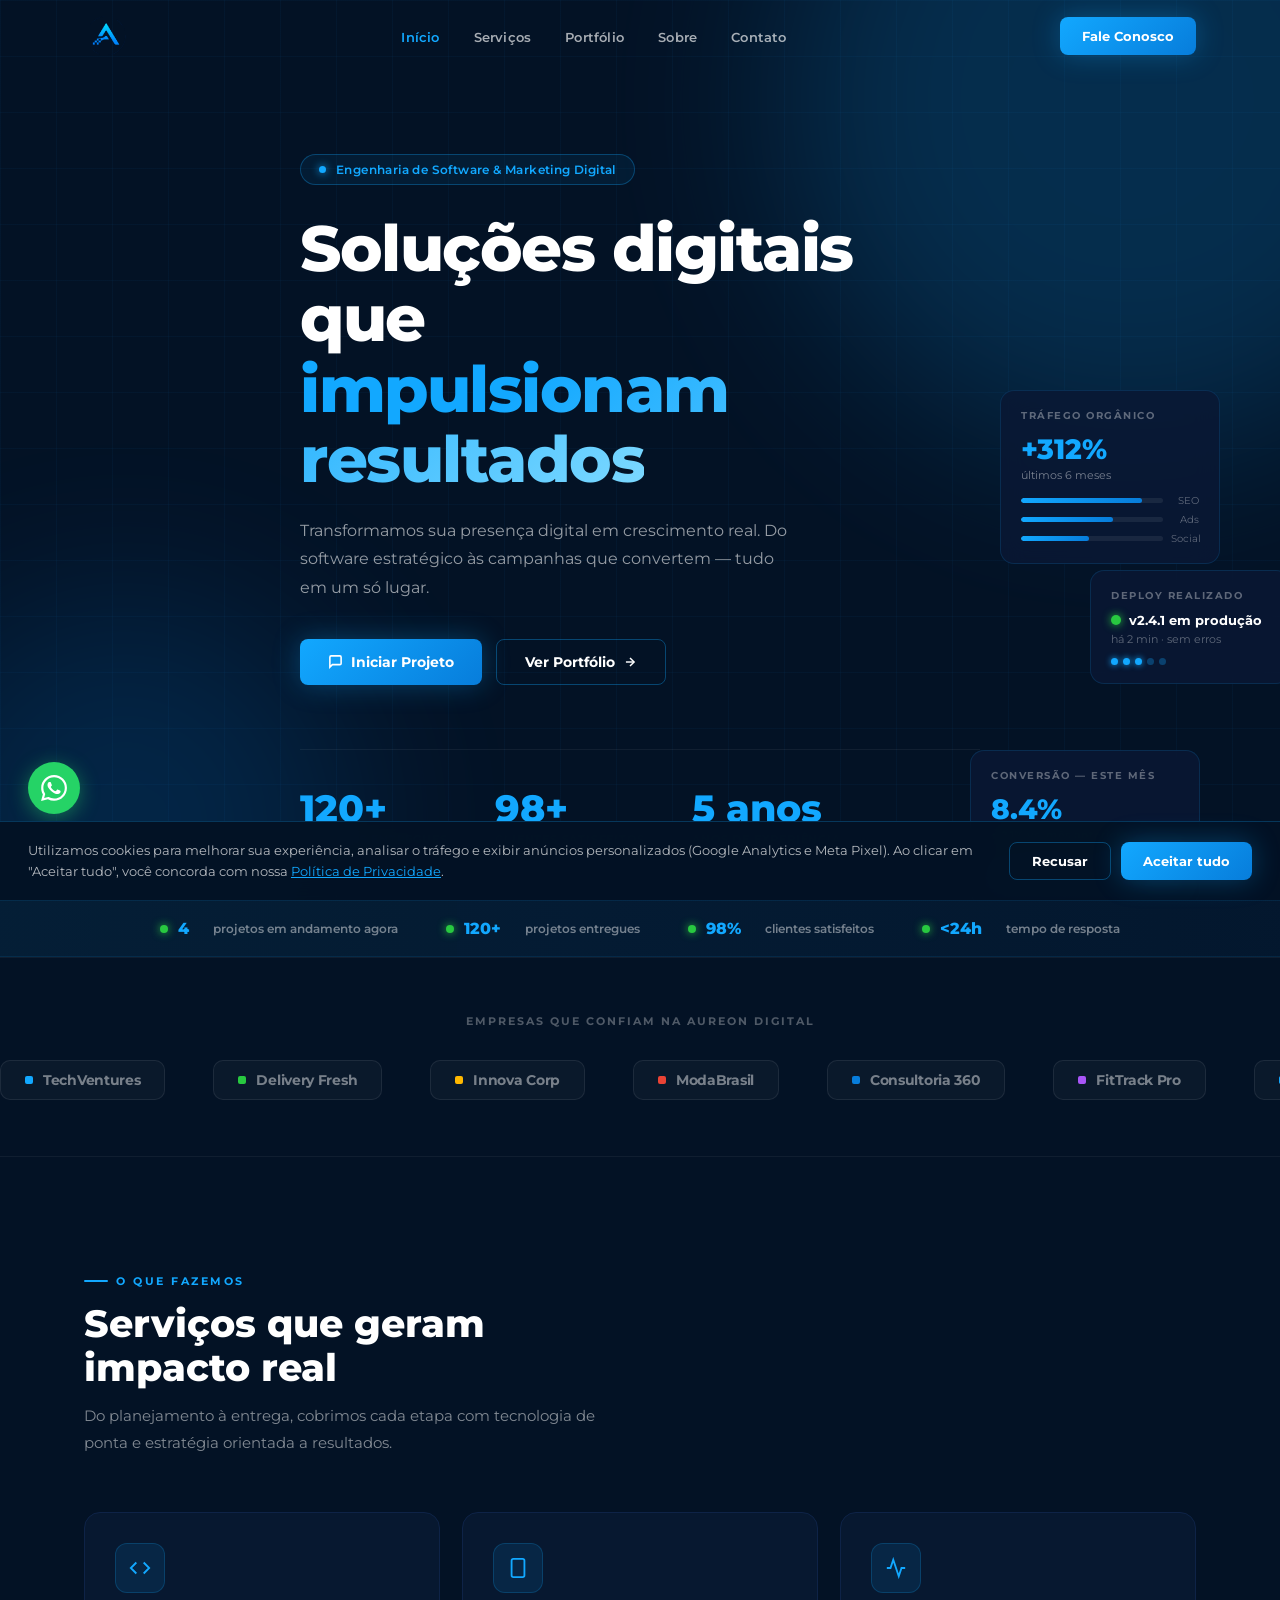
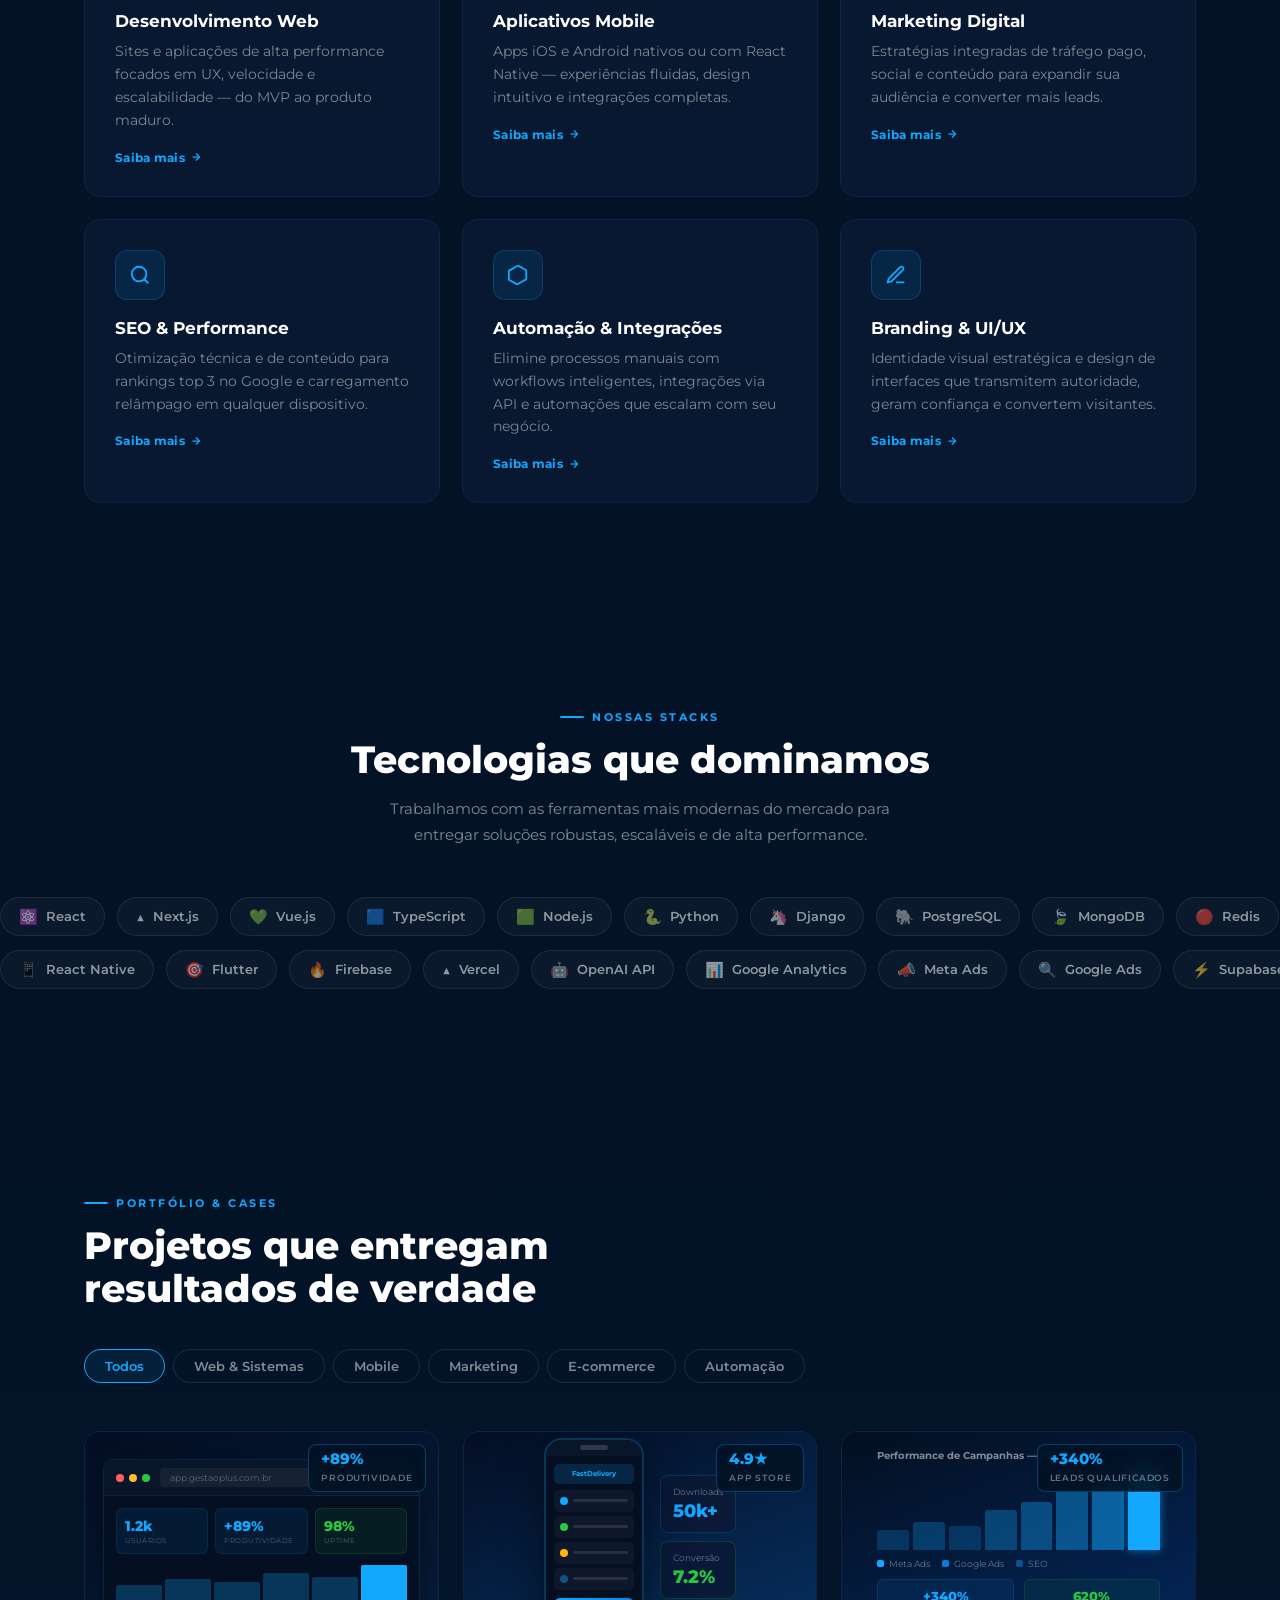
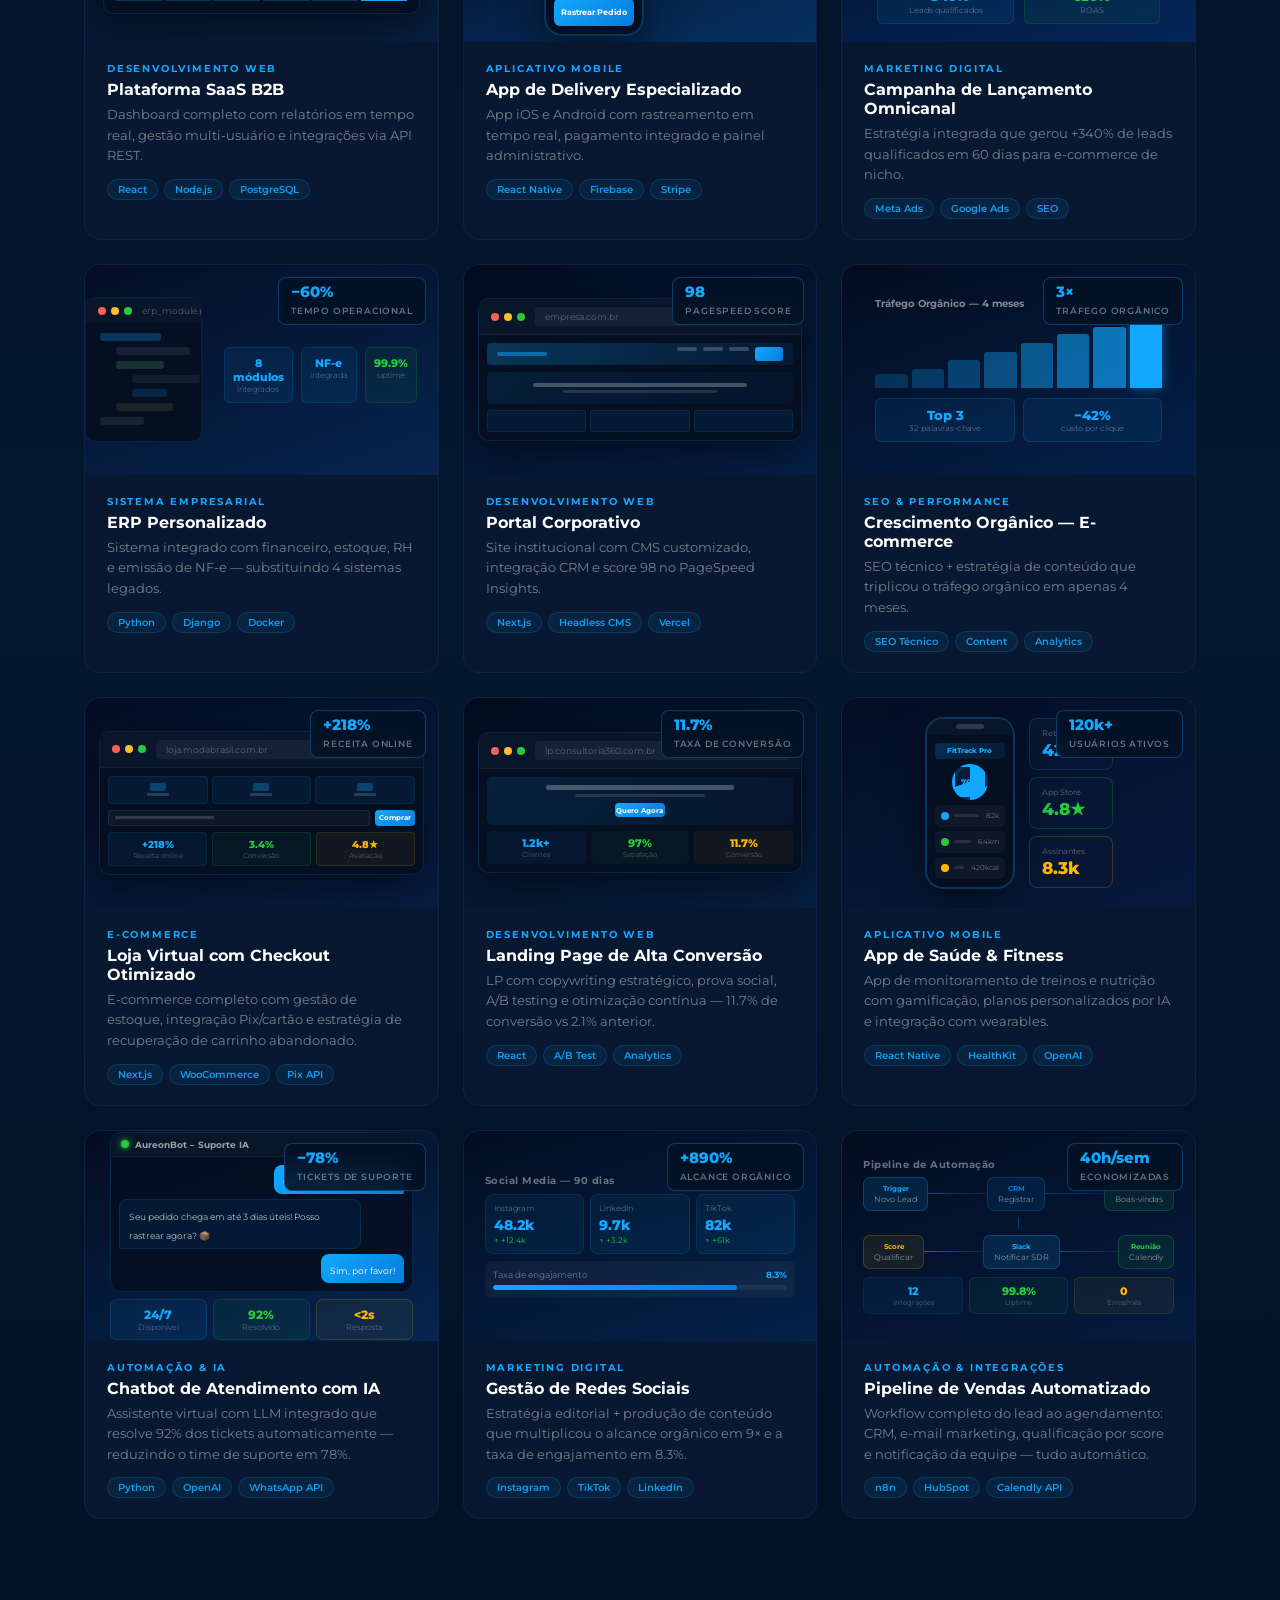
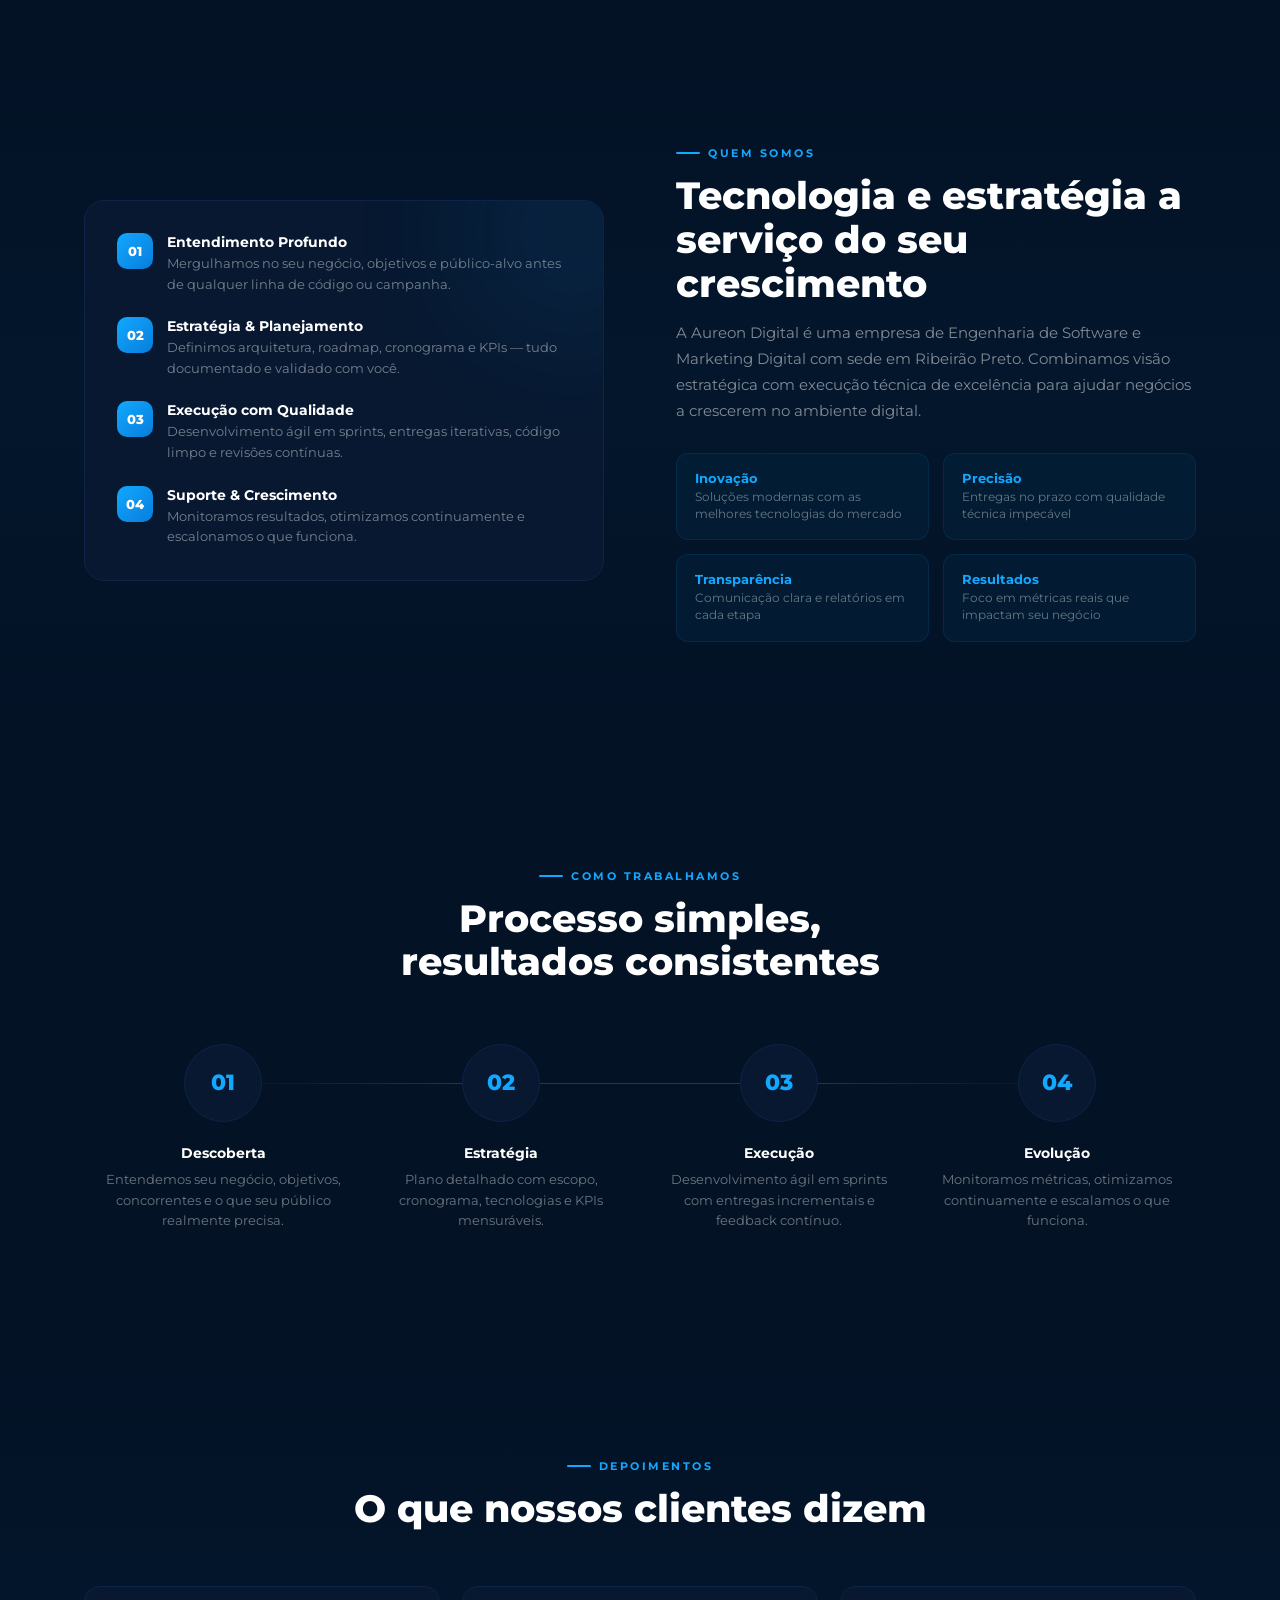
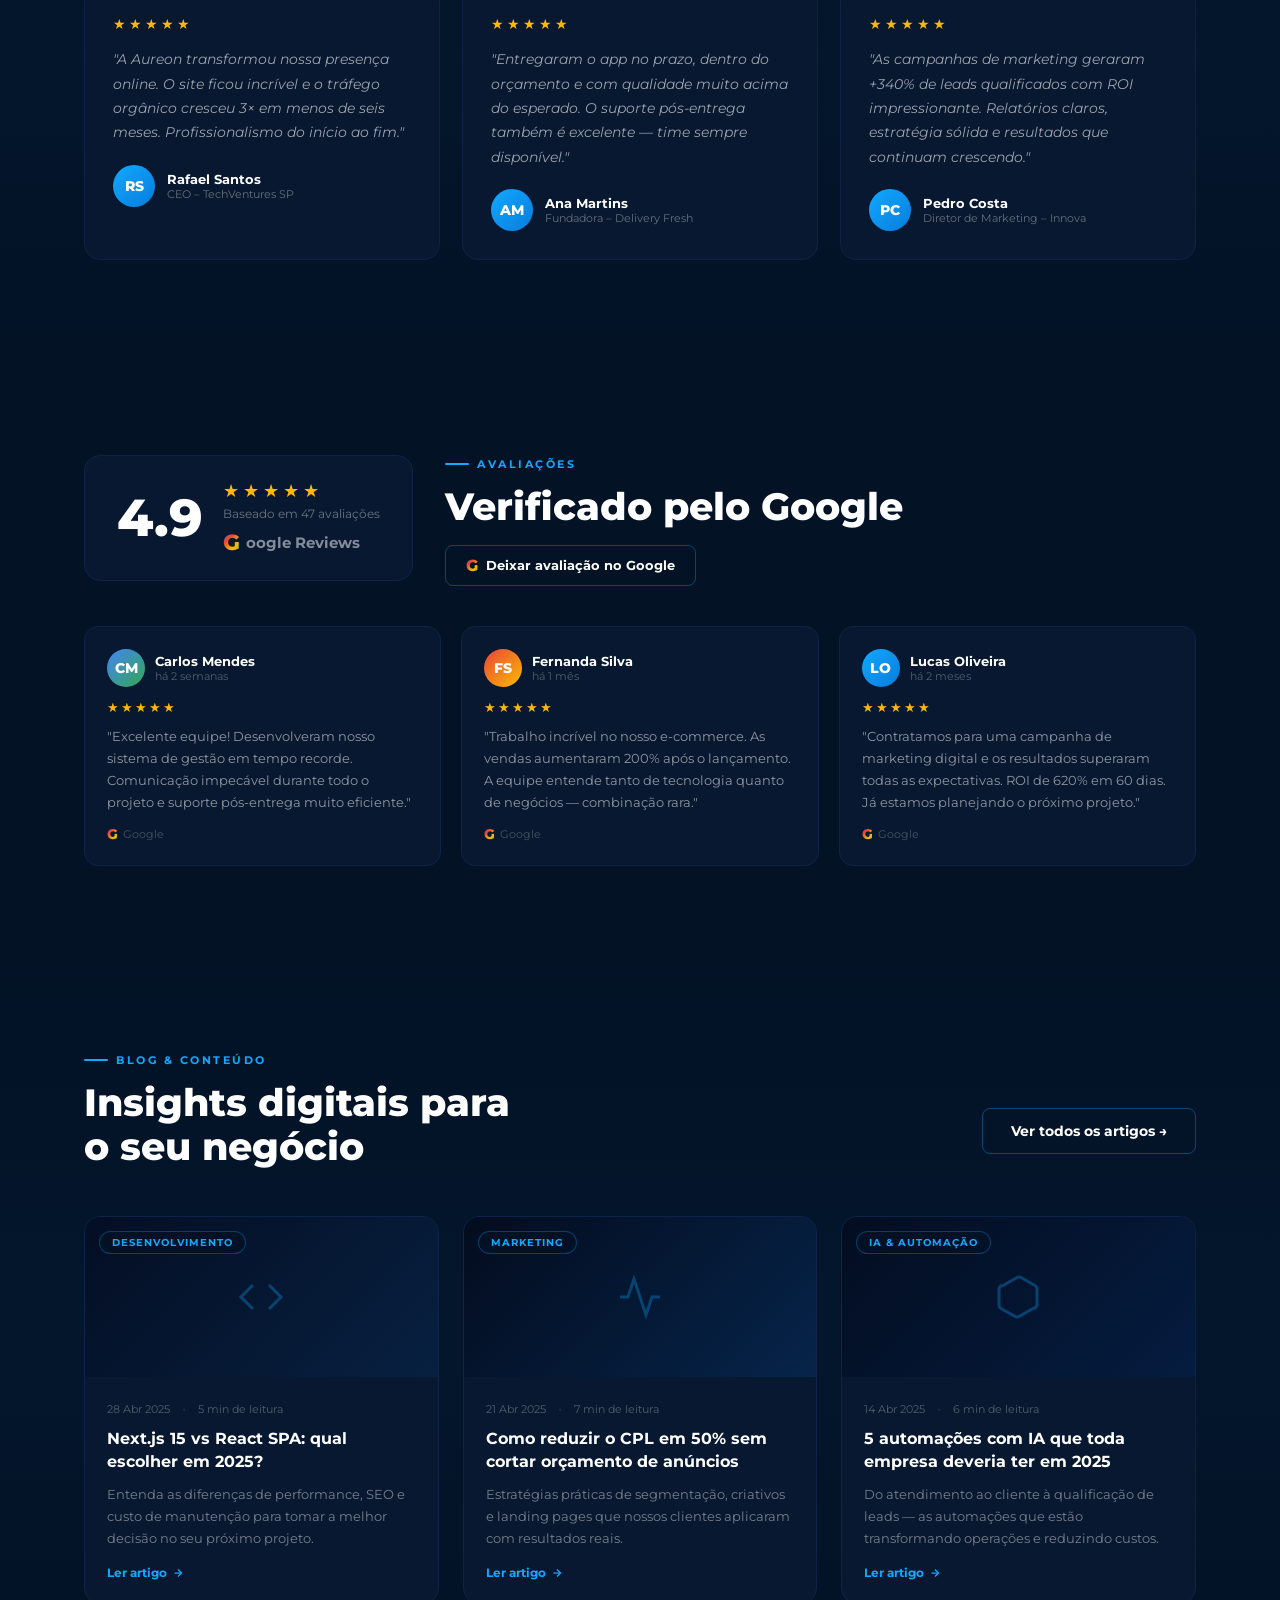
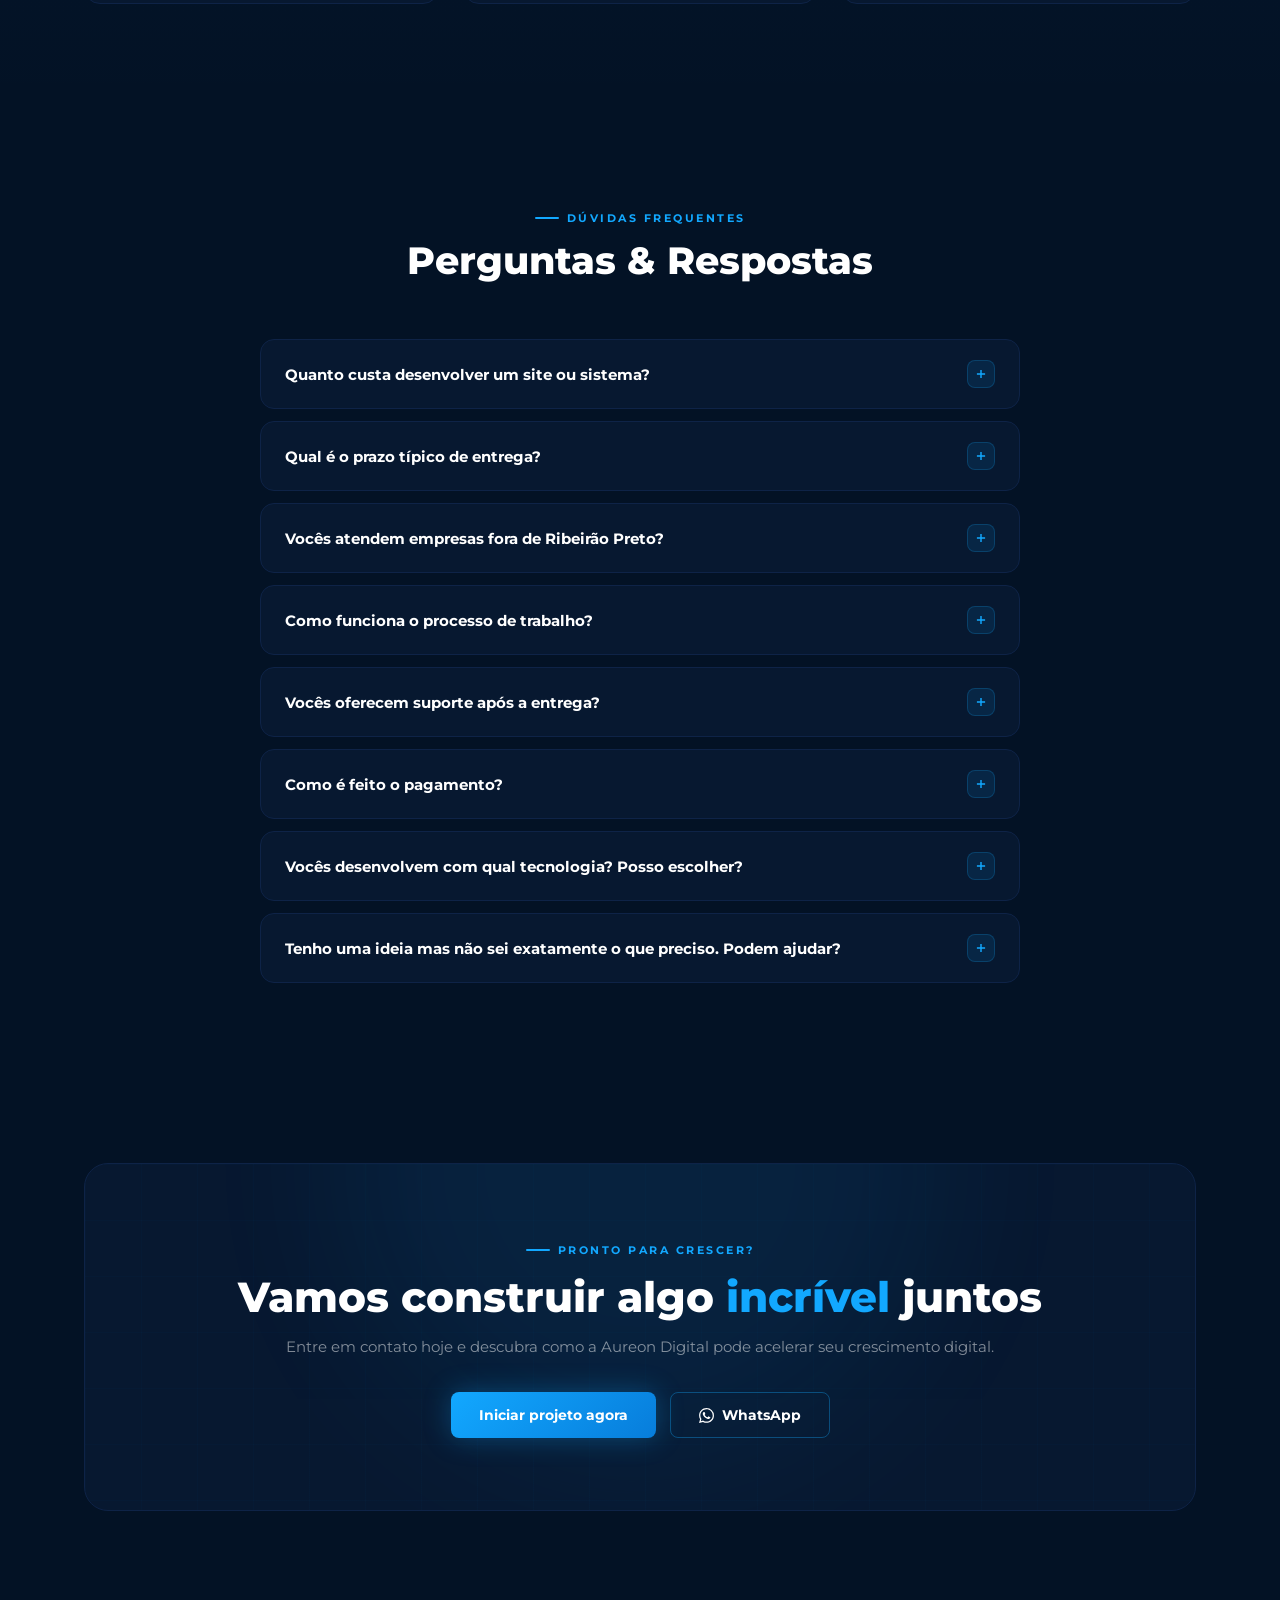
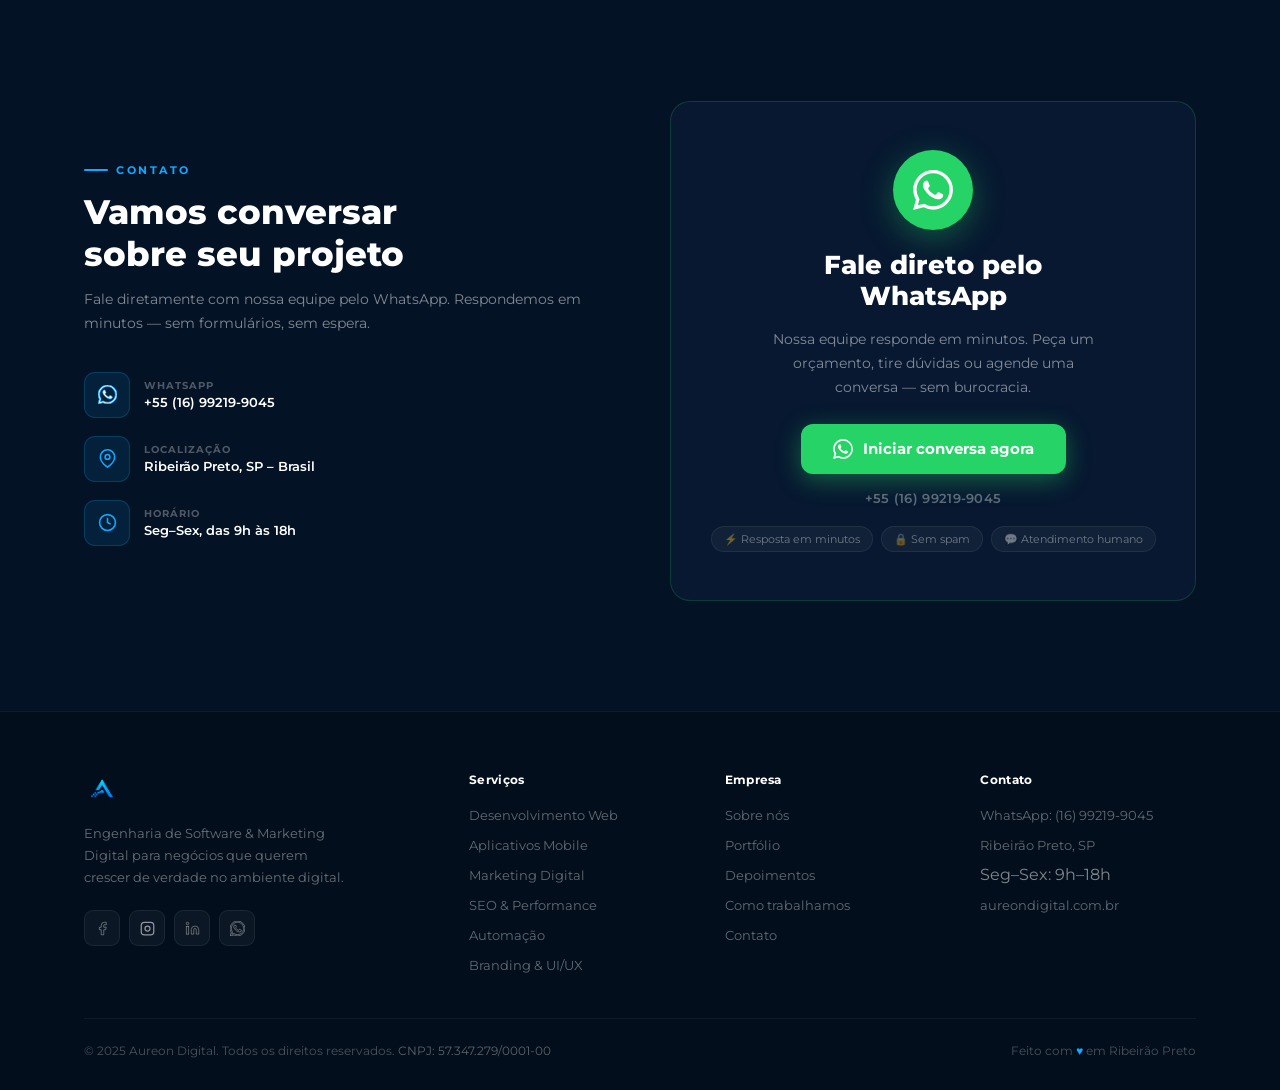
==== index.html @ 5b06ce1a "Remove email, add CNPJ 57.347.279/0001-00 to footer" ====
<!DOCTYPE html>
<html lang="pt-BR">
<head>
  <meta charset="UTF-8" />
  <meta name="viewport" content="width=device-width, initial-scale=1.0" />
  <title>Aureon Digital – Engenharia de Software & Marketing Digital</title>
  <meta name="description" content="Agência de Engenharia de Software e Marketing Digital em Ribeirão Preto. Desenvolvemos sites, sistemas, apps e estratégias digitais que geram resultados reais." />

  <!-- Canonical -->
  <link rel="canonical" href="https://aureondigital.com.br/" />

  <!-- Favicon -->
  <link rel="icon" type="image/webp" href="logo-transparent.webp" />
  <link rel="icon" type="image/png" href="logo-transparent.png" />
  <link rel="apple-touch-icon" href="logo-transparent.png" />

  <!-- Open Graph (Facebook / Instagram / WhatsApp) -->
  <meta property="og:type"        content="website" />
  <meta property="og:url"         content="https://aureondigital.com.br/" />
  <meta property="og:title"       content="Aureon Digital – Engenharia de Software & Marketing Digital" />
  <meta property="og:description" content="Agência de Engenharia de Software e Marketing Digital em Ribeirão Preto. Desenvolvemos sites, sistemas, apps e estratégias digitais que geram resultados reais." />
  <meta property="og:image"       content="https://aureondigital.com.br/og-image.png" />
  <meta property="og:image:width"  content="1080" />
  <meta property="og:image:height" content="1080" />
  <meta property="og:locale"      content="pt_BR" />
  <meta property="og:site_name"   content="Aureon Digital" />

  <!-- Twitter Card -->
  <meta name="twitter:card"        content="summary_large_image" />
  <meta name="twitter:title"       content="Aureon Digital – Engenharia de Software & Marketing Digital" />
  <meta name="twitter:description" content="Agência de Engenharia de Software e Marketing Digital em Ribeirão Preto." />
  <meta name="twitter:image"       content="https://aureondigital.com.br/og-image.png" />

  <!-- Structured Data: Local Business (SEO) -->
  <script type="application/ld+json">
  {
    "@context": "https://schema.org",
    "@type": "ProfessionalService",
    "name": "Aureon Digital",
    "url": "https://aureondigital.com.br",
    "logo": "https://aureondigital.com.br/logo-transparent.png",
    "image": "https://aureondigital.com.br/logo.png",
    "description": "Agência de Engenharia de Software e Marketing Digital em Ribeirão Preto. Desenvolvemos sites, sistemas, apps e estratégias digitais que geram resultados reais.",
    "telephone": "+55-16-99219-9045",
    "address": {
      "@type": "PostalAddress",
      "addressLocality": "Ribeirão Preto",
      "addressRegion": "SP",
      "addressCountry": "BR"
    },
    "geo": {
      "@type": "GeoCoordinates",
      "latitude": "-21.1775",
      "longitude": "-47.8103"
    },
    "openingHoursSpecification": [
      {
        "@type": "OpeningHoursSpecification",
        "dayOfWeek": ["Monday","Tuesday","Wednesday","Thursday","Friday"],
        "opens": "09:00",
        "closes": "18:00"
      }
    ],
    "sameAs": [
      "https://www.instagram.com/aureon.digital.br/",
      "https://www.facebook.com/aureon.digital.br"
    ],
    "hasMap": "https://maps.google.com/?cid=05317046606113053813",
    "aggregateRating": {
      "@type": "AggregateRating",
      "ratingValue": "4.9",
      "reviewCount": "47"
    }
  }
  </script>

  <!-- Analytics: carregados apenas após consentimento de cookies -->
  <script>
    function loadAnalytics() {
      // Google Analytics GA4
      var s = document.createElement('script');
      s.async = true;
      s.src = 'https://www.googletagmanager.com/gtag/js?id=G-M1X6T9XSPR';
      document.head.appendChild(s);
      window.dataLayer = window.dataLayer || [];
      function gtag(){dataLayer.push(arguments);}
      window.gtag = gtag;
      gtag('js', new Date());
      gtag('config', 'G-M1X6T9XSPR');
      // Meta Pixel
      !function(f,b,e,v,n,t,s){if(f.fbq)return;n=f.fbq=function(){n.callMethod?
      n.callMethod.apply(n,arguments):n.queue.push(arguments)};if(!f._fbq)f._fbq=n;
      n.push=n;n.loaded=!0;n.version='2.0';n.queue=[];t=b.createElement(e);t.async=!0;
      t.src=v;s=b.getElementsByTagName(e)[0];s.parentNode.insertBefore(t,s)}
      (window,document,'script','https://connect.facebook.net/en_US/fbevents.js');
      fbq('init','1286192016327640');fbq('track','PageView');
    }
    // Carrega automaticamente se já houve consentimento
    if (localStorage.getItem('cookieConsent') === 'accepted') loadAnalytics();
  </script>

  <link rel="preconnect" href="https://fonts.googleapis.com" />
  <link rel="preconnect" href="https://fonts.gstatic.com" crossorigin />
  <link href="https://fonts.googleapis.com/css2?family=Montserrat:wght@400;500;600;700;800&display=swap" rel="stylesheet" />
  <style>
    *, *::before, *::after { box-sizing: border-box; margin: 0; padding: 0; }
    :root {
      --blue-primary: #12A8FF;
      --blue-dark:    #031225;
      --blue-support: #077DDB;
      --white:        #FFFFFF;
      --navy-card:    #071830;
      --navy-border:  #0e2347;
    }
    html { scroll-behavior: smooth; }
    body { font-family: 'Montserrat', sans-serif; background: var(--blue-dark); color: var(--white); overflow-x: hidden; }
    ::-webkit-scrollbar { width: 5px; }
    ::-webkit-scrollbar-track { background: var(--blue-dark); }
    ::-webkit-scrollbar-thumb { background: var(--blue-support); border-radius: 3px; }
    ::selection { background: var(--blue-primary); color: var(--blue-dark); }

    /* ── UTILS ── */
    .container { max-width: 1160px; margin: 0 auto; padding: 0 24px; }
    .eyebrow {
      display: inline-flex; align-items: center; gap: 8px;
      font-size: 11px; font-weight: 700; letter-spacing: 2.5px;
      text-transform: uppercase; color: var(--blue-primary); margin-bottom: 14px;
    }
    .eyebrow::before { content: ''; width: 24px; height: 2px; background: var(--blue-primary); border-radius: 2px; }
    h2.sec-title { font-size: clamp(26px, 3.5vw, 38px); font-weight: 800; line-height: 1.15; margin-bottom: 14px; }
    .sec-sub { font-size: 15px; color: rgba(255,255,255,.5); line-height: 1.75; max-width: 540px; }
    .btn {
      display: inline-flex; align-items: center; gap: 8px;
      padding: 13px 28px; border-radius: 8px;
      font-family: 'Montserrat', sans-serif; font-size: 14px; font-weight: 700;
      cursor: pointer; text-decoration: none; border: none; transition: all .25s;
    }
    .btn-primary {
      background: linear-gradient(135deg, #12A8FF, #077DDB);
      color: #fff; box-shadow: 0 0 28px rgba(18,168,255,.3);
    }
    .btn-primary:hover { transform: translateY(-2px); box-shadow: 0 0 40px rgba(18,168,255,.5); }
    .btn-ghost {
      background: transparent; color: #fff;
      border: 1.5px solid rgba(18,168,255,.35);
    }
    .btn-ghost:hover { border-color: var(--blue-primary); background: rgba(18,168,255,.08); transform: translateY(-2px); }

    /* ── GRID BG ── */
    .grid-bg {
      position: absolute; inset: 0; pointer-events: none;
      background-image:
        linear-gradient(rgba(18,168,255,.04) 1px, transparent 1px),
        linear-gradient(90deg, rgba(18,168,255,.04) 1px, transparent 1px);
      background-size: 56px 56px;
    }
    .orb {
      position: absolute; border-radius: 50%; pointer-events: none;
      filter: blur(90px); opacity: .18;
    }

    /* ════════════════════════════
       NAVBAR
    ════════════════════════════ */
    #nav {
      position: fixed; top: 0; left: 0; right: 0; z-index: 1000;
      padding: 14px 0; transition: background .3s, border .3s;
    }
    #nav.scrolled {
      background: rgba(3,18,37,.92);
      backdrop-filter: blur(18px); -webkit-backdrop-filter: blur(18px);
      border-bottom: 1px solid rgba(18,168,255,.1);
    }
    .nav-wrap { display: flex; align-items: center; justify-content: space-between; }

    /* Logo */
    .logo-link { display: flex; align-items: center; gap: 0; text-decoration: none; }
    .logo-img-el { height: 42px; width: auto; display: block; }
    .logo-fallback { display: none; align-items: center; gap: 11px; }
    .logo-fallback svg { height: 40px; width: auto; }
    .logo-text { font-size: 19px; font-weight: 800; letter-spacing: -.3px; color: #fff; }
    .logo-text em { font-style: normal; color: var(--blue-primary); }

    .nav-menu { display: flex; align-items: center; gap: 34px; list-style: none; }
    .nav-menu a {
      font-size: 13px; font-weight: 600; color: rgba(255,255,255,.65);
      text-decoration: none; letter-spacing: .2px; transition: color .2s; position: relative;
    }
    .nav-menu a::after {
      content: ''; position: absolute; bottom: -4px; left: 0; right: 100%;
      height: 2px; background: var(--blue-primary); transition: right .25s;
    }
    .nav-menu a:hover { color: #fff; }
    .nav-menu a:hover::after { right: 0; }
    .nav-right { display: flex; align-items: center; gap: 16px; }

    .burger { display: none; flex-direction: column; gap: 5px; background: none; border: none; cursor: pointer; padding: 4px; }
    .burger span { display: block; width: 22px; height: 2px; background: #fff; border-radius: 2px; transition: all .3s; }
    .burger.open span:nth-child(1) { transform: translateY(7px) rotate(45deg); }
    .burger.open span:nth-child(2) { opacity: 0; }
    .burger.open span:nth-child(3) { transform: translateY(-7px) rotate(-45deg); }

    @media (max-width: 880px) {
      .nav-menu, .nav-cta { display: none; }
      .nav-menu.open {
        display: flex; flex-direction: column; align-items: flex-start; gap: 18px;
        position: absolute; top: 100%; left: 0; right: 0;
        background: rgba(3,18,37,.98); border-bottom: 1px solid rgba(18,168,255,.12);
        padding: 24px; z-index: 999;
      }
      .burger { display: flex; }
    }

    /* ════════════════════════════
       HERO
    ════════════════════════════ */
    #hero {
      position: relative; min-height: 100vh;
      display: flex; align-items: center; overflow: hidden; padding-top: 100px;
    }
    .hero-orb1 { width: 700px; height: 700px; background: #12A8FF; top: -250px; right: -200px; }
    .hero-orb2 { width: 450px; height: 450px; background: #077DDB; bottom: -150px; left: -100px; }
    .hero-body { position: relative; z-index: 2; max-width: 680px; }
    .hero-pill {
      display: inline-flex; align-items: center; gap: 10px;
      padding: 7px 18px; border-radius: 100px;
      border: 1px solid rgba(18,168,255,.3); background: rgba(18,168,255,.07);
      font-size: 12px; font-weight: 600; color: var(--blue-primary);
      margin-bottom: 28px; letter-spacing: .4px;
    }
    .hero-pill i {
      width: 7px; height: 7px; border-radius: 50%;
      background: var(--blue-primary); box-shadow: 0 0 8px var(--blue-primary);
      animation: blink 2s infinite; flex-shrink: 0;
    }
    @keyframes blink { 0%,100% { opacity: 1; } 50% { opacity: .3; } }
    .hero-title { font-size: clamp(38px, 5.5vw, 64px); font-weight: 800; line-height: 1.1; letter-spacing: -1.5px; margin-bottom: 22px; }
    .hero-title .grad {
      background: linear-gradient(135deg, #12A8FF 30%, #7dd9ff);
      -webkit-background-clip: text; -webkit-text-fill-color: transparent; background-clip: text;
    }
    .hero-desc { font-size: 16px; color: rgba(255,255,255,.58); line-height: 1.8; margin-bottom: 36px; max-width: 500px; }
    .hero-btns { display: flex; gap: 14px; flex-wrap: wrap; margin-bottom: 64px; }
    .hero-stats { display: flex; gap: 48px; flex-wrap: wrap; padding-top: 40px; border-top: 1px solid rgba(255,255,255,.06); }
    .stat-num { font-size: 38px; font-weight: 800; color: var(--blue-primary); line-height: 1; }
    .stat-lbl { font-size: 11px; font-weight: 600; color: rgba(255,255,255,.38); letter-spacing: .8px; text-transform: uppercase; margin-top: 4px; }

    /* Floating UI cards decoration */
    .hero-deco {
      position: absolute; right: 0; top: 50%;
      transform: translateY(-50%);
      width: 480px; pointer-events: none; z-index: 1;
    }
    .deco-card {
      background: rgba(10,24,52,.85);
      border: 1px solid rgba(18,168,255,.15);
      border-radius: 14px;
      padding: 18px 20px;
      backdrop-filter: blur(12px);
      position: absolute;
    }
    .deco-card1 { top: -60px; right: 60px; width: 220px; animation: float1 5s ease-in-out infinite; }
    .deco-card2 { top: 120px; right: -10px; width: 200px; animation: float2 6s ease-in-out infinite; }
    .deco-card3 { top: 300px; right: 80px; width: 230px; animation: float1 7s ease-in-out infinite; }
    @keyframes float1 { 0%,100% { transform: translateY(0); } 50% { transform: translateY(-12px); } }
    @keyframes float2 { 0%,100% { transform: translateY(0); } 50% { transform: translateY(12px); } }
    .deco-label { font-size: 10px; font-weight: 700; color: rgba(255,255,255,.35); letter-spacing: 1.5px; text-transform: uppercase; margin-bottom: 10px; }
    .deco-metric { font-size: 28px; font-weight: 800; color: var(--blue-primary); }
    .deco-sub { font-size: 11px; color: rgba(255,255,255,.45); margin-top: 2px; }
    .deco-bar-row { display: flex; flex-direction: column; gap: 6px; margin-top: 10px; }
    .deco-bar-item { display: flex; align-items: center; gap: 8px; }
    .deco-bar-bg { flex: 1; height: 5px; background: rgba(255,255,255,.07); border-radius: 3px; overflow: hidden; }
    .deco-bar-fill { height: 100%; border-radius: 3px; background: linear-gradient(90deg, #12A8FF, #077DDB); }
    .deco-bar-lbl { font-size: 10px; color: rgba(255,255,255,.35); width: 28px; text-align: right; }
    .deco-dots { display: flex; gap: 5px; margin-top: 8px; }
    .deco-dot { width: 7px; height: 7px; border-radius: 50%; background: rgba(18,168,255,.3); }
    .deco-dot.on { background: var(--blue-primary); box-shadow: 0 0 6px var(--blue-primary); }
    @media (max-width: 1000px) { .hero-deco { display: none; } }

    /* ════════════════════════════
       SERVICES
    ════════════════════════════ */
    #servicos { padding: 110px 0; position: relative; overflow: hidden; }
    .sec-hd { margin-bottom: 56px; }
    .svc-grid { display: grid; grid-template-columns: repeat(3, 1fr); gap: 22px; }
    @media (max-width: 860px) { .svc-grid { grid-template-columns: 1fr 1fr; } }
    @media (max-width: 540px) { .svc-grid { grid-template-columns: 1fr; } }

    .svc-card {
      background: var(--navy-card); border: 1px solid var(--navy-border);
      border-radius: 16px; padding: 30px; transition: all .3s; position: relative; overflow: hidden;
    }
    .svc-card::after {
      content: ''; position: absolute; inset: 0;
      background: linear-gradient(135deg, rgba(18,168,255,.05), transparent);
      opacity: 0; transition: opacity .3s;
    }
    .svc-card:hover { border-color: rgba(18,168,255,.4); transform: translateY(-5px); box-shadow: 0 20px 60px rgba(0,0,0,.3); }
    .svc-card:hover::after { opacity: 1; }
    .svc-ico {
      width: 50px; height: 50px; border-radius: 12px;
      background: rgba(18,168,255,.1); border: 1px solid rgba(18,168,255,.2);
      display: flex; align-items: center; justify-content: center; margin-bottom: 18px;
    }
    .svc-ico svg { width: 22px; height: 22px; stroke: var(--blue-primary); }
    .svc-name { font-size: 17px; font-weight: 700; margin-bottom: 9px; }
    .svc-desc { font-size: 13.5px; color: rgba(255,255,255,.48); line-height: 1.7; }
    .svc-link {
      display: inline-flex; align-items: center; gap: 5px;
      font-size: 12px; font-weight: 700; color: var(--blue-primary);
      text-decoration: none; margin-top: 18px; letter-spacing: .3px;
      transition: gap .2s;
    }
    .svc-link:hover { gap: 8px; }

    /* ════════════════════════════
       PORTFOLIO
    ════════════════════════════ */
    #portfolio { padding: 110px 0; position: relative; overflow: hidden; }
    .port-hd { display: flex; align-items: flex-end; justify-content: space-between; margin-bottom: 48px; gap: 24px; flex-wrap: wrap; }
    .port-filters { display: flex; gap: 8px; flex-wrap: wrap; }
    .f-btn {
      padding: 8px 20px; border-radius: 100px; font-size: 13px; font-weight: 600;
      cursor: pointer; border: 1.5px solid rgba(255,255,255,.1);
      background: transparent; color: rgba(255,255,255,.5);
      transition: all .2s; font-family: 'Montserrat', sans-serif;
    }
    .f-btn.on, .f-btn:hover { border-color: var(--blue-primary); color: var(--blue-primary); background: rgba(18,168,255,.08); }

    .port-grid { display: grid; grid-template-columns: repeat(3, 1fr); gap: 24px; }
    @media (max-width: 900px) { .port-grid { grid-template-columns: 1fr 1fr; } }
    @media (max-width: 540px) { .port-grid { grid-template-columns: 1fr; } }

    .port-card {
      background: var(--navy-card); border: 1px solid var(--navy-border);
      border-radius: 16px; overflow: hidden; transition: all .35s; cursor: pointer;
      position: relative;
    }
    .port-card:hover { transform: translateY(-6px); border-color: rgba(18,168,255,.4); box-shadow: 0 24px 60px rgba(0,0,0,.4); }

    /* Preview area */
    .port-preview {
      height: 210px; position: relative; overflow: hidden;
      display: flex; align-items: center; justify-content: center;
    }

    /* Hover overlay */
    .port-hover {
      position: absolute; inset: 0;
      background: rgba(3,18,37,.88);
      display: flex; align-items: center; justify-content: center;
      opacity: 0; transition: opacity .3s; z-index: 10;
    }
    .port-card:hover .port-hover { opacity: 1; }
    .port-hover-btn {
      padding: 10px 24px; border-radius: 8px;
      background: linear-gradient(135deg, #12A8FF, #077DDB);
      font-size: 13px; font-weight: 700; color: #fff;
      display: flex; align-items: center; gap: 7px;
      box-shadow: 0 0 24px rgba(18,168,255,.5);
    }

    /* Result badge */
    .result-badge {
      position: absolute; top: 12px; right: 12px; z-index: 5;
      background: rgba(3,18,37,.9); border: 1px solid rgba(18,168,255,.3);
      border-radius: 8px; padding: 6px 12px; backdrop-filter: blur(8px);
    }
    .result-badge strong { font-size: 15px; font-weight: 800; color: var(--blue-primary); display: block; line-height: 1; }
    .result-badge span { font-size: 9px; font-weight: 600; color: rgba(255,255,255,.4); letter-spacing: .8px; text-transform: uppercase; }

    /* ── Browser mockup ── */
    .mock-browser {
      width: 90%; background: #050f22; border-radius: 10px;
      overflow: hidden; border: 1px solid rgba(18,168,255,.15);
      box-shadow: 0 12px 40px rgba(0,0,0,.5);
    }
    .mock-topbar {
      background: #091528; padding: 8px 12px;
      display: flex; align-items: center; gap: 10px; border-bottom: 1px solid rgba(255,255,255,.05);
    }
    .mock-dots { display: flex; gap: 5px; }
    .mock-dot { width: 8px; height: 8px; border-radius: 50%; }
    .mock-dot:nth-child(1) { background: #ff5f57; }
    .mock-dot:nth-child(2) { background: #febc2e; }
    .mock-dot:nth-child(3) { background: #28c840; }
    .mock-urlbar { flex: 1; background: rgba(255,255,255,.05); border-radius: 4px; padding: 4px 10px; font-size: 9px; color: rgba(255,255,255,.3); }
    .mock-screen { padding: 12px; }

    /* Dashboard rows */
    .mock-dash-row { display: flex; gap: 7px; margin-bottom: 7px; }
    .mock-dash-card { flex: 1; background: rgba(18,168,255,.08); border: 1px solid rgba(18,168,255,.1); border-radius: 6px; padding: 8px; }
    .mock-dash-val { font-size: 14px; font-weight: 800; color: var(--blue-primary); }
    .mock-dash-lbl { font-size: 7px; color: rgba(255,255,255,.3); margin-top: 1px; text-transform: uppercase; letter-spacing: .5px; }
    .mock-chart { height: 40px; display: flex; align-items: flex-end; gap: 3px; }
    .mock-bar { flex: 1; background: rgba(18,168,255,.25); border-radius: 2px 2px 0 0; }
    .mock-bar.hi { background: var(--blue-primary); }

    /* ── Phone mockup ── */
    .mock-phone {
      width: 100px; background: #050f22; border-radius: 18px;
      border: 2px solid rgba(18,168,255,.25); overflow: hidden;
      box-shadow: 0 12px 40px rgba(0,0,0,.5);
      position: relative;
    }
    .mock-phone-notch { height: 16px; background: #091528; display: flex; align-items: center; justify-content: center; }
    .mock-phone-notch-pill { width: 28px; height: 5px; background: rgba(255,255,255,.15); border-radius: 3px; }
    .mock-phone-screen { padding: 8px; }
    .mock-app-header { height: 20px; background: rgba(18,168,255,.15); border-radius: 5px; margin-bottom: 6px; display: flex; align-items: center; justify-content: center; }
    .mock-app-title { font-size: 7px; font-weight: 700; color: var(--blue-primary); }
    .mock-app-list { display: flex; flex-direction: column; gap: 4px; }
    .mock-app-item { height: 22px; background: rgba(255,255,255,.04); border-radius: 5px; display: flex; align-items: center; padding: 0 6px; gap: 5px; }
    .mock-app-dot { width: 8px; height: 8px; border-radius: 50%; flex-shrink: 0; }
    .mock-app-line { flex: 1; height: 3px; background: rgba(255,255,255,.1); border-radius: 2px; }

    /* ── Chart / Marketing mockup ── */
    .mock-mkt { width: 88%; padding: 12px; }
    .mock-graph { height: 80px; display: flex; align-items: flex-end; gap: 4px; margin-top: 8px; }
    .mock-col { flex: 1; border-radius: 3px 3px 0 0; position: relative; }
    .mock-graph-title { font-size: 10px; font-weight: 700; color: rgba(255,255,255,.5); margin-bottom: 6px; }
    .mock-arrow { font-size: 28px; font-weight: 800; color: #28c840; line-height: 1; }
    .mock-arrow-label { font-size: 10px; color: rgba(255,255,255,.45); margin-top: 2px; }
    .mock-legend { display: flex; gap: 12px; margin-top: 8px; }
    .mock-legend-item { display: flex; align-items: center; gap: 5px; font-size: 9px; color: rgba(255,255,255,.4); }
    .mock-legend-dot { width: 7px; height: 7px; border-radius: 2px; }

    /* ── Code mockup ── */
    .mock-code { width: 88%; background: #050f22; border-radius: 10px; overflow: hidden; border: 1px solid rgba(18,168,255,.12); }
    .mock-code-top { background: #091528; padding: 7px 12px; display: flex; align-items: center; gap: 10px; }
    .mock-code-body { padding: 10px 14px; }
    .mock-code-line { height: 8px; border-radius: 3px; margin-bottom: 6px; background: rgba(255,255,255,.06); }
    .mock-code-line.c1 { width: 70%; background: rgba(18,168,255,.25); }
    .mock-code-line.c2 { width: 85%; background: rgba(255,255,255,.08); }
    .mock-code-line.c3 { width: 55%; background: rgba(130,255,150,.15); }
    .mock-code-line.c4 { width: 78%; background: rgba(255,255,255,.06); }
    .mock-code-line.c5 { width: 40%; background: rgba(18,168,255,.15); }
    .mock-code-line.c6 { width: 65%; background: rgba(255,200,100,.1); }

    /* Port card info */
    .port-info { padding: 20px 22px; }
    .port-cat { font-size: 10px; font-weight: 700; color: var(--blue-primary); letter-spacing: 1.8px; text-transform: uppercase; margin-bottom: 5px; }
    .port-name { font-size: 16px; font-weight: 700; margin-bottom: 6px; }
    .port-desc { font-size: 12.5px; color: rgba(255,255,255,.45); line-height: 1.65; }
    .port-tags { display: flex; gap: 6px; flex-wrap: wrap; margin-top: 12px; }
    .port-tag {
      font-size: 10px; padding: 3px 10px; border-radius: 100px;
      background: rgba(18,168,255,.08); border: 1px solid rgba(18,168,255,.18);
      color: rgba(18,168,255,.9); font-weight: 600;
    }

    /* ════════════════════════════
       ABOUT
    ════════════════════════════ */
    #sobre { padding: 110px 0; position: relative; background: linear-gradient(180deg, transparent, rgba(7,125,219,.04) 50%, transparent); }
    .about-grid { display: grid; grid-template-columns: 1fr 1fr; gap: 72px; align-items: center; }
    @media (max-width: 860px) { .about-grid { grid-template-columns: 1fr; gap: 48px; } }

    .about-visual-wrap { position: relative; }
    .about-card {
      background: var(--navy-card); border: 1px solid var(--navy-border);
      border-radius: 20px; padding: 32px; position: relative; overflow: hidden;
    }
    .about-card-shine {
      position: absolute; top: -80px; right: -80px;
      width: 220px; height: 220px; border-radius: 50%;
      background: var(--blue-primary); filter: blur(70px); opacity: .09;
    }
    .steps { list-style: none; display: flex; flex-direction: column; gap: 22px; }
    .step { display: flex; gap: 14px; align-items: flex-start; }
    .step-n {
      width: 36px; height: 36px; border-radius: 10px; flex-shrink: 0;
      background: linear-gradient(135deg, #12A8FF, #077DDB);
      display: flex; align-items: center; justify-content: center;
      font-size: 13px; font-weight: 800;
    }
    .step h4 { font-size: 14px; font-weight: 700; margin-bottom: 3px; }
    .step p { font-size: 12.5px; color: rgba(255,255,255,.45); line-height: 1.65; }

    .about-text .sec-sub { margin-bottom: 28px; }
    .values { display: grid; grid-template-columns: 1fr 1fr; gap: 14px; margin-top: 28px; }
    .val {
      background: rgba(18,168,255,.05); border: 1px solid rgba(18,168,255,.1);
      border-radius: 12px; padding: 16px 18px;
    }
    .val h5 { font-size: 13px; font-weight: 700; color: var(--blue-primary); margin-bottom: 3px; }
    .val p { font-size: 11.5px; color: rgba(255,255,255,.4); line-height: 1.5; }

    /* ════════════════════════════
       PROCESS
    ════════════════════════════ */
    #processo { padding: 110px 0; }
    .proc-grid {
      display: grid; grid-template-columns: repeat(4, 1fr); gap: 0;
      position: relative; margin-top: 60px;
    }
    .proc-grid::before {
      content: ''; position: absolute; top: 39px; left: 12.5%; right: 12.5%;
      height: 1px; background: linear-gradient(90deg, transparent, rgba(18,168,255,.3) 30%, rgba(18,168,255,.3) 70%, transparent);
    }
    .proc-step { display: flex; flex-direction: column; align-items: center; text-align: center; padding: 0 18px; }
    .proc-n {
      width: 78px; height: 78px; border-radius: 50%;
      background: var(--navy-card); border: 1px solid var(--navy-border);
      display: flex; align-items: center; justify-content: center;
      font-size: 22px; font-weight: 800; color: var(--blue-primary);
      margin-bottom: 22px; position: relative; z-index: 1; transition: all .35s;
    }
    .proc-step:hover .proc-n {
      background: linear-gradient(135deg, #12A8FF, #077DDB);
      color: #fff; border-color: #12A8FF;
      box-shadow: 0 0 32px rgba(18,168,255,.45);
    }
    .proc-step h4 { font-size: 14px; font-weight: 700; margin-bottom: 8px; }
    .proc-step p { font-size: 12.5px; color: rgba(255,255,255,.42); line-height: 1.65; }
    @media (max-width: 768px) { .proc-grid { grid-template-columns: 1fr 1fr; gap: 36px; } .proc-grid::before { display: none; } }
    @media (max-width: 460px) { .proc-grid { grid-template-columns: 1fr; } }

    /* ════════════════════════════
       TESTIMONIALS
    ════════════════════════════ */
    #depoimentos { padding: 110px 0; }
    .test-grid { display: grid; grid-template-columns: repeat(3, 1fr); gap: 22px; margin-top: 56px; }
    @media (max-width: 768px) { .test-grid { grid-template-columns: 1fr; } }

    .test-card {
      background: var(--navy-card); border: 1px solid var(--navy-border);
      border-radius: 16px; padding: 28px; transition: all .3s;
    }
    .test-card:hover { border-color: rgba(18,168,255,.3); transform: translateY(-4px); }
    .test-stars { display: flex; gap: 3px; margin-bottom: 14px; }
    .test-stars span { color: #FFB800; font-size: 14px; }
    .test-txt { font-size: 13.5px; color: rgba(255,255,255,.6); line-height: 1.8; font-style: italic; margin-bottom: 20px; }
    .test-author { display: flex; align-items: center; gap: 12px; }
    .test-avatar {
      width: 42px; height: 42px; border-radius: 50%;
      background: linear-gradient(135deg, #12A8FF, #077DDB);
      display: flex; align-items: center; justify-content: center;
      font-size: 14px; font-weight: 800; flex-shrink: 0;
    }
    .test-name { font-size: 13px; font-weight: 700; }
    .test-role { font-size: 11px; color: rgba(255,255,255,.38); }

    /* ════════════════════════════
       CTA BAND
    ════════════════════════════ */
    #cta-band { padding: 80px 0; }
    .cta-box {
      background: var(--navy-card); border: 1px solid var(--navy-border);
      border-radius: 24px; padding: 72px 80px; position: relative;
      overflow: hidden; text-align: center;
    }
    .cta-box .orb { width: 600px; height: 600px; background: #12A8FF; top: -300px; left: 50%; transform: translateX(-50%); opacity: .07; filter: blur(80px); position: absolute; border-radius: 50%; }
    .cta-box .grid-bg { opacity: .5; }
    .cta-box h2 { font-size: clamp(28px, 3.8vw, 42px); font-weight: 800; margin-bottom: 14px; position: relative; z-index: 1; }
    .cta-box p { font-size: 15px; color: rgba(255,255,255,.5); margin-bottom: 36px; position: relative; z-index: 1; }
    .cta-actions { display: flex; gap: 14px; justify-content: center; flex-wrap: wrap; position: relative; z-index: 1; }
    @media (max-width: 640px) { .cta-box { padding: 48px 24px; } }

    /* ════════════════════════════
       CONTACT
    ════════════════════════════ */
    #contato { padding: 110px 0; }
    .contact-grid { display: grid; grid-template-columns: 1fr 1fr; gap: 60px; align-items: center; }
    @media (max-width: 860px) { .contact-grid { grid-template-columns: 1fr; gap: 48px; } }

    .contact-left h2 { font-size: clamp(24px, 3vw, 34px); font-weight: 800; margin-bottom: 12px; }
    .contact-left p { font-size: 14px; color: rgba(255,255,255,.5); line-height: 1.75; margin-bottom: 36px; }
    .contact-items { display: flex; flex-direction: column; gap: 18px; }
    .c-item { display: flex; align-items: center; gap: 14px; }
    .c-ico {
      width: 46px; height: 46px; border-radius: 11px; flex-shrink: 0;
      background: rgba(18,168,255,.1); border: 1px solid rgba(18,168,255,.2);
      display: flex; align-items: center; justify-content: center;
    }
    .c-ico svg { width: 19px; height: 19px; stroke: var(--blue-primary); }
    .c-lbl { font-size: 10px; font-weight: 700; color: rgba(255,255,255,.3); letter-spacing: 1px; text-transform: uppercase; }
    .c-val { font-size: 13px; font-weight: 600; color: #fff; text-decoration: none; transition: color .2s; }
    .c-val:hover { color: var(--blue-primary); }

    /* WhatsApp CTA card */
    .wh-cta {
      background: var(--navy-card); border: 1px solid rgba(37,211,102,.2);
      border-radius: 20px; padding: 48px 38px; text-align: center;
      display: flex; flex-direction: column; align-items: center; gap: 16px;
    }
    .wh-icon {
      width: 80px; height: 80px; border-radius: 50%;
      background: #25D366; display: flex; align-items: center; justify-content: center;
      box-shadow: 0 8px 32px rgba(37,211,102,.35); margin-bottom: 4px;
    }
    .wh-cta h3 { font-size: clamp(20px,2.2vw,26px); font-weight: 800; line-height: 1.2; margin: 0; }
    .wh-cta > p { font-size: 14px; color: rgba(255,255,255,.5); line-height: 1.7; max-width: 340px; margin: 0; }
    .btn-wa {
      display: inline-flex; align-items: center; gap: 10px;
      background: #25D366; color: #fff; font-family: 'Montserrat',sans-serif;
      font-weight: 700; font-size: 15px; padding: 15px 32px;
      border-radius: 12px; text-decoration: none; border: none; cursor: pointer;
      box-shadow: 0 6px 24px rgba(37,211,102,.4); transition: all .25s; margin-top: 8px;
    }
    .btn-wa:hover { transform: translateY(-2px); box-shadow: 0 10px 32px rgba(37,211,102,.55); }
    .btn-wa svg { width: 20px; height: 20px; fill: #fff; flex-shrink: 0; }
    .wh-num { font-size: 13px; color: rgba(255,255,255,.35); font-weight: 600; letter-spacing: .3px; }
    .wh-badges { display: flex; gap: 8px; flex-wrap: wrap; justify-content: center; margin-top: 4px; }
    .wh-badge {
      font-size: 11px; padding: 5px 12px; border-radius: 20px;
      background: rgba(255,255,255,.04); border: 1px solid rgba(255,255,255,.07);
      color: rgba(255,255,255,.4);
    }

    /* ════════════════════════════
       FOOTER
    ════════════════════════════ */
    footer { background: rgba(0,0,0,.25); border-top: 1px solid rgba(255,255,255,.05); padding: 60px 0 32px; }
    .ft-grid { display: grid; grid-template-columns: 1.6fr 1fr 1fr 1fr; gap: 40px; margin-bottom: 44px; }
    .ft-brand p { font-size: 13px; color: rgba(255,255,255,.4); line-height: 1.7; margin: 14px 0 22px; max-width: 270px; }
    .socials { display: flex; gap: 9px; }
    .soc-link {
      width: 36px; height: 36px; border-radius: 9px;
      background: rgba(255,255,255,.04); border: 1px solid rgba(255,255,255,.07);
      display: flex; align-items: center; justify-content: center; text-decoration: none; transition: all .2s;
    }
    .soc-link:hover { background: rgba(18,168,255,.15); border-color: rgba(18,168,255,.3); }
    .soc-link svg { width: 15px; height: 15px; stroke: rgba(255,255,255,.55); fill: none; }
    .ft-col h5 { font-size: 12px; font-weight: 700; margin-bottom: 18px; letter-spacing: .3px; }
    .ft-links { list-style: none; display: flex; flex-direction: column; gap: 11px; }
    .ft-links a { font-size: 13px; color: rgba(255,255,255,.38); text-decoration: none; transition: color .2s; }
    .ft-links a:hover { color: var(--blue-primary); }
    .ft-bot { border-top: 1px solid rgba(255,255,255,.05); padding-top: 24px; display: flex; align-items: center; justify-content: space-between; flex-wrap: wrap; gap: 10px; }
    .ft-bot p { font-size: 12px; color: rgba(255,255,255,.28); }
    @media (max-width: 860px) { .ft-grid { grid-template-columns: 1fr 1fr; } .ft-brand { grid-column: 1 / -1; } }
    @media (max-width: 480px) { .ft-grid { grid-template-columns: 1fr; } }

    /* ── SCROLL ANIMATIONS ── */
    .reveal { opacity: 0; transform: translateY(28px); transition: opacity .65s ease, transform .65s ease; }
    .reveal.in { opacity: 1; transform: translateY(0); }

    /* ── WHATSAPP FLOAT ── */
    #wa-btn {
      position: fixed; bottom: 86px; left: 28px; z-index: 998;
      display: flex; align-items: center; gap: 10px; cursor: pointer;
    }
    #wa-btn .wa-circle {
      width: 52px; height: 52px; border-radius: 50%;
      background: #25D366; display: flex; align-items: center; justify-content: center;
      box-shadow: 0 4px 20px rgba(37,211,102,.45); transition: transform .25s;
      flex-shrink: 0;
    }
    #wa-btn:hover .wa-circle { transform: scale(1.1); }
    #wa-btn .wa-tooltip {
      background: rgba(3,18,37,.95); border: 1px solid rgba(37,211,102,.25);
      border-radius: 10px; padding: 8px 14px; font-size: 12px; font-weight: 600;
      color: #fff; white-space: nowrap; backdrop-filter: blur(8px);
      opacity: 0; transform: translateX(-6px); transition: all .25s; pointer-events: none;
    }
    #wa-btn:hover .wa-tooltip { opacity: 1; transform: translateX(0); }

    /* ── EXIT POPUP ── */
    #exit-popup {
      position: fixed; inset: 0; z-index: 2000;
      background: rgba(0,0,0,.7); backdrop-filter: blur(6px);
      display: flex; align-items: center; justify-content: center;
      opacity: 0; pointer-events: none; transition: opacity .3s;
    }
    #exit-popup.show { opacity: 1; pointer-events: all; }
    .ep-box {
      background: #071830; border: 1px solid rgba(18,168,255,.25);
      border-radius: 24px; padding: 52px 48px; max-width: 480px; width: 90%;
      position: relative; text-align: center;
      background-image: linear-gradient(rgba(18,168,255,.03) 1px,transparent 1px),linear-gradient(90deg,rgba(18,168,255,.03) 1px,transparent 1px);
      background-size: 40px 40px;
    }
    .ep-close {
      position: absolute; top: 16px; right: 20px;
      background: none; border: none; color: rgba(255,255,255,.4);
      font-size: 22px; cursor: pointer; line-height: 1; transition: color .2s;
    }
    .ep-close:hover { color: #fff; }
    .ep-icon { font-size: 48px; margin-bottom: 16px; }
    .ep-box h3 { font-size: 22px; font-weight: 800; margin-bottom: 10px; }
    .ep-box p { font-size: 14px; color: rgba(255,255,255,.5); line-height: 1.7; margin-bottom: 24px; }
    .ep-form { display: flex; gap: 10px; }
    .ep-form input {
      flex: 1; background: rgba(255,255,255,.05); border: 1.5px solid rgba(255,255,255,.1);
      border-radius: 10px; padding: 12px 16px; font-family: 'Montserrat',sans-serif;
      font-size: 13px; color: #fff; outline: none;
    }
    .ep-form input:focus { border-color: rgba(18,168,255,.5); }
    .ep-form input::placeholder { color: rgba(255,255,255,.25); }
    .ep-ok { display: none; font-size: 14px; font-weight: 700; color: #28c840; margin-top: 14px; }

    /* ── CLIENT LOGOS ── */
    #clientes { padding: 56px 0; border-top: 1px solid rgba(255,255,255,.05); border-bottom: 1px solid rgba(255,255,255,.05); overflow: hidden; }
    .clients-label { text-align: center; font-size: 11px; font-weight: 700; letter-spacing: 2px; color: rgba(255,255,255,.3); text-transform: uppercase; margin-bottom: 32px; }
    .logos-track { display: flex; gap: 0; }
    .logos-inner {
      display: flex; gap: 48px; align-items: center;
      animation: marquee 28s linear infinite; white-space: nowrap; flex-shrink: 0;
    }
    @keyframes marquee { from { transform: translateX(0); } to { transform: translateX(-50%); } }
    .logo-item {
      display: flex; align-items: center; gap: 10px; padding: 10px 24px;
      border: 1px solid rgba(255,255,255,.08); border-radius: 10px;
      background: rgba(255,255,255,.03); transition: all .2s; flex-shrink: 0;
    }
    .logo-item:hover { border-color: rgba(18,168,255,.3); background: rgba(18,168,255,.05); }
    .logo-item span { font-size: 14px; font-weight: 700; color: rgba(255,255,255,.45); letter-spacing: -.3px; }
    .logo-dot { width: 8px; height: 8px; border-radius: 2px; flex-shrink: 0; }

    /* ── TECH STACK ── */
    #tecnologias { padding: 90px 0; overflow: hidden; }
    .tech-tracks { display: flex; flex-direction: column; gap: 14px; margin-top: 48px; }
    .tech-row { display: flex; gap: 0; }
    .tech-inner {
      display: flex; gap: 12px; align-items: center; flex-shrink: 0;
    }
    .tech-row:nth-child(1) .tech-inner { animation: marquee 22s linear infinite; }
    .tech-row:nth-child(2) .tech-inner { animation: marquee 26s linear infinite reverse; }
    .tech-pill {
      display: inline-flex; align-items: center; gap: 8px;
      padding: 9px 18px; border-radius: 100px;
      border: 1px solid rgba(255,255,255,.08); background: rgba(255,255,255,.03);
      font-size: 13px; font-weight: 600; color: rgba(255,255,255,.55);
      white-space: nowrap; flex-shrink: 0; transition: all .2s;
    }
    .tech-pill:hover { border-color: rgba(18,168,255,.4); color: var(--blue-primary); background: rgba(18,168,255,.06); }
    .tech-icon { font-size: 15px; }

    /* ── GOOGLE REVIEWS ── */
    #reviews { padding: 80px 0; }
    .reviews-header { display: flex; align-items: center; gap: 32px; margin-bottom: 40px; flex-wrap: wrap; }
    .grating {
      background: var(--navy-card); border: 1px solid var(--navy-border);
      border-radius: 16px; padding: 24px 32px; display: flex; align-items: center; gap: 20px;
    }
    .gr-score { font-size: 52px; font-weight: 800; color: var(--white); line-height: 1; }
    .gr-stars { display: flex; gap: 4px; margin-bottom: 4px; }
    .gr-stars span { font-size: 18px; color: #FFB800; }
    .gr-count { font-size: 12px; color: rgba(255,255,255,.4); }
    .gr-logo { display: flex; align-items: center; gap: 6px; font-size: 15px; font-weight: 700; }
    .gr-g { font-size: 22px; font-weight: 800; background: linear-gradient(135deg,#4285F4,#EA4335,#FBBC05,#34A853); -webkit-background-clip: text; -webkit-text-fill-color: transparent; }
    .reviews-grid { display: grid; grid-template-columns: repeat(3, 1fr); gap: 20px; }
    @media (max-width: 768px) { .reviews-grid { grid-template-columns: 1fr; } }
    .rev-card {
      background: var(--navy-card); border: 1px solid var(--navy-border);
      border-radius: 14px; padding: 22px; transition: all .3s;
    }
    .rev-card:hover { border-color: rgba(18,168,255,.25); transform: translateY(-3px); }
    .rev-top { display: flex; align-items: center; gap: 10px; margin-bottom: 12px; }
    .rev-avatar { width: 38px; height: 38px; border-radius: 50%; display: flex; align-items: center; justify-content: center; font-size: 14px; font-weight: 800; flex-shrink: 0; }
    .rev-name { font-size: 13px; font-weight: 700; }
    .rev-date { font-size: 11px; color: rgba(255,255,255,.3); }
    .rev-stars { display: flex; gap: 2px; margin-bottom: 10px; }
    .rev-stars span { font-size: 13px; color: #FFB800; }
    .rev-txt { font-size: 13px; color: rgba(255,255,255,.55); line-height: 1.7; }
    .rev-source { display: flex; align-items: center; gap: 5px; margin-top: 12px; font-size: 11px; color: rgba(255,255,255,.25); }

    /* ── FAQ ── */
    #faq { padding: 100px 0; }
    .faq-grid { max-width: 760px; margin: 56px auto 0; display: flex; flex-direction: column; gap: 12px; }
    .faq-item {
      background: var(--navy-card); border: 1px solid var(--navy-border);
      border-radius: 14px; overflow: hidden; transition: border-color .2s;
    }
    .faq-item.open { border-color: rgba(18,168,255,.3); }
    .faq-q {
      padding: 20px 24px; display: flex; align-items: center; justify-content: space-between;
      cursor: pointer; gap: 16px;
    }
    .faq-q span { font-size: 15px; font-weight: 700; line-height: 1.4; }
    .faq-ico {
      width: 28px; height: 28px; border-radius: 8px; flex-shrink: 0;
      background: rgba(18,168,255,.1); border: 1px solid rgba(18,168,255,.2);
      display: flex; align-items: center; justify-content: center; transition: all .3s;
    }
    .faq-item.open .faq-ico { background: var(--blue-primary); border-color: var(--blue-primary); transform: rotate(45deg); }
    .faq-ico svg { width: 14px; height: 14px; stroke: var(--blue-primary); transition: stroke .3s; }
    .faq-item.open .faq-ico svg { stroke: #fff; }
    .faq-a { max-height: 0; overflow: hidden; transition: max-height .35s ease, padding .35s ease; }
    .faq-a-inner { padding: 0 24px 20px; font-size: 14px; color: rgba(255,255,255,.5); line-height: 1.8; }

    /* ── BLOG ── */
    #blog { padding: 100px 0; background: linear-gradient(180deg,transparent,rgba(7,125,219,.04) 50%,transparent); }
    .blog-grid { display: grid; grid-template-columns: repeat(3, 1fr); gap: 24px; margin-top: 48px; }
    @media (max-width: 768px) { .blog-grid { grid-template-columns: 1fr; } }
    .blog-card {
      background: var(--navy-card); border: 1px solid var(--navy-border);
      border-radius: 16px; overflow: hidden; transition: all .3s; cursor: pointer;
    }
    .blog-card:hover { border-color: rgba(18,168,255,.3); transform: translateY(-5px); }
    .blog-thumb {
      height: 160px; position: relative;
      display: flex; align-items: center; justify-content: center; overflow: hidden;
    }
    .blog-cat-badge {
      position: absolute; top: 14px; left: 14px;
      background: rgba(3,18,37,.85); border: 1px solid rgba(18,168,255,.3);
      border-radius: 100px; padding: 4px 12px;
      font-size: 10px; font-weight: 700; color: var(--blue-primary);
      letter-spacing: 1px; text-transform: uppercase; backdrop-filter: blur(6px);
    }
    .blog-body { padding: 22px; }
    .blog-meta { display: flex; align-items: center; gap: 12px; margin-bottom: 10px; }
    .blog-date { font-size: 11px; color: rgba(255,255,255,.3); }
    .blog-read { font-size: 11px; color: rgba(255,255,255,.3); }
    .blog-title { font-size: 16px; font-weight: 700; line-height: 1.4; margin-bottom: 10px; }
    .blog-excerpt { font-size: 13px; color: rgba(255,255,255,.45); line-height: 1.7; }
    .blog-link {
      display: inline-flex; align-items: center; gap: 5px;
      font-size: 12px; font-weight: 700; color: var(--blue-primary);
      margin-top: 16px; text-decoration: none; transition: gap .2s;
    }
    .blog-link:hover { gap: 8px; }

    /* ── CASE MODAL ── */
    #case-modal {
      position: fixed; inset: 0; z-index: 2000;
      background: rgba(0,0,0,.8); backdrop-filter: blur(8px);
      display: flex; align-items: center; justify-content: center;
      opacity: 0; pointer-events: none; transition: opacity .3s; padding: 20px;
    }
    #case-modal.show { opacity: 1; pointer-events: all; }
    .cm-box {
      background: #071830; border: 1px solid rgba(18,168,255,.2);
      border-radius: 24px; max-width: 700px; width: 100%;
      max-height: 90vh; overflow-y: auto; position: relative;
    }
    .cm-box::-webkit-scrollbar { width: 4px; }
    .cm-box::-webkit-scrollbar-thumb { background: rgba(18,168,255,.3); border-radius: 2px; }
    .cm-header { padding: 32px 36px 0; }
    .cm-close {
      position: absolute; top: 20px; right: 24px;
      background: rgba(255,255,255,.07); border: none; border-radius: 8px;
      width: 32px; height: 32px; display: flex; align-items: center; justify-content: center;
      cursor: pointer; color: rgba(255,255,255,.5); font-size: 18px; line-height: 1; transition: all .2s;
    }
    .cm-close:hover { background: rgba(255,255,255,.12); color: #fff; }
    .cm-cat { font-size: 11px; font-weight: 700; color: var(--blue-primary); letter-spacing: 2px; text-transform: uppercase; margin-bottom: 8px; }
    .cm-title { font-size: 24px; font-weight: 800; margin-bottom: 20px; }
    .cm-metrics { display: flex; gap: 16px; flex-wrap: wrap; margin-bottom: 28px; }
    .cm-metric { background: rgba(18,168,255,.08); border: 1px solid rgba(18,168,255,.2); border-radius: 10px; padding: 12px 20px; text-align: center; }
    .cm-metric strong { display: block; font-size: 22px; font-weight: 800; color: var(--blue-primary); }
    .cm-metric span { font-size: 11px; color: rgba(255,255,255,.4); text-transform: uppercase; letter-spacing: .8px; }
    .cm-section { padding: 0 36px; margin-bottom: 24px; }
    .cm-section h4 { font-size: 13px; font-weight: 700; color: var(--blue-primary); letter-spacing: 1px; text-transform: uppercase; margin-bottom: 10px; }
    .cm-section p { font-size: 14px; color: rgba(255,255,255,.55); line-height: 1.8; }
    .cm-tags { display: flex; gap: 8px; flex-wrap: wrap; }
    .cm-tag { font-size: 12px; padding: 4px 12px; border-radius: 100px; background: rgba(18,168,255,.08); border: 1px solid rgba(18,168,255,.2); color: var(--blue-primary); font-weight: 600; }
    .cm-footer { padding: 24px 36px 32px; border-top: 1px solid rgba(255,255,255,.06); margin-top: 8px; display: flex; gap: 12px; }

    /* ── LIVE COUNTER STRIP ── */
    #live-strip { padding: 18px 0; background: linear-gradient(90deg, rgba(18,168,255,.08), rgba(7,125,219,.05)); border-top: 1px solid rgba(18,168,255,.1); border-bottom: 1px solid rgba(18,168,255,.1); }
    .live-inner { display: flex; align-items: center; justify-content: center; gap: 48px; flex-wrap: wrap; }
    .live-item { display: flex; align-items: center; gap: 10px; }
    .live-dot { width: 8px; height: 8px; border-radius: 50%; background: #28c840; box-shadow: 0 0 8px #28c840; animation: blink 2s infinite; flex-shrink: 0; }
    .live-val { font-size: 16px; font-weight: 800; color: var(--blue-primary); }
    .live-lbl { font-size: 12px; color: rgba(255,255,255,.45); font-weight: 600; }
    @media (max-width: 600px) { .live-inner { gap: 24px; } }

    /* ── BACK TOP ── */
    #bt {
      position: fixed; bottom: 28px; right: 28px; z-index: 999;
      width: 44px; height: 44px; border-radius: 12px;
      background: linear-gradient(135deg, #12A8FF, #077DDB);
      display: flex; align-items: center; justify-content: center;
      border: none; cursor: pointer; opacity: 0; transform: translateY(10px);
      transition: all .3s; box-shadow: 0 4px 20px rgba(18,168,255,.35);
    }
    #bt.show { opacity: 1; transform: translateY(0); }
    #bt:hover { transform: translateY(-2px); }
    #bt svg { width: 18px; height: 18px; stroke: #fff; }

    /* ── COOKIE BANNER (LGPD) ── */
    #cookie-banner {
      position: fixed; bottom: 0; left: 0; right: 0; z-index: 9998;
      background: rgba(3,18,37,.97); border-top: 1px solid rgba(18,168,255,.25);
      backdrop-filter: blur(14px); -webkit-backdrop-filter: blur(14px);
      padding: 18px 28px; display: flex; align-items: center; gap: 18px;
      flex-wrap: wrap; justify-content: space-between;
      transform: translateY(100%); transition: transform .45s cubic-bezier(.4,0,.2,1);
    }
    #cookie-banner.show { transform: translateY(0); }
    .cookie-text { font-size: 13px; color: rgba(255,255,255,.7); line-height: 1.6; flex: 1; min-width: 260px; }
    .cookie-text a { color: var(--blue-primary); text-decoration: underline; cursor: pointer; }
    .cookie-btns { display: flex; gap: 10px; flex-shrink: 0; }
    .cookie-btns .btn { padding: 10px 22px; font-size: 13px; }

    /* ── PRIVACY MODAL ── */
    #privacy-modal {
      display: none; position: fixed; inset: 0; z-index: 10000;
      background: rgba(0,0,0,.7); align-items: center; justify-content: center; padding: 24px;
    }
    #privacy-modal.show { display: flex; }
    .prv-box {
      background: var(--navy-card); border: 1px solid var(--navy-border);
      border-radius: 16px; max-width: 580px; width: 100%; max-height: 80vh;
      overflow-y: auto; padding: 32px; position: relative;
    }
    .prv-close {
      position: absolute; top: 16px; right: 16px;
      background: none; border: none; color: rgba(255,255,255,.5);
      font-size: 22px; cursor: pointer; line-height: 1;
    }
    .prv-close:hover { color: #fff; }
    .prv-box h3 { font-size: 20px; font-weight: 800; margin-bottom: 16px; }
    .prv-box p, .prv-box li { font-size: 13px; color: rgba(255,255,255,.65); line-height: 1.7; margin-bottom: 10px; }
    .prv-box h4 { font-size: 14px; font-weight: 700; color: var(--blue-primary); margin: 18px 0 8px; }
    .prv-box ul { padding-left: 18px; }
  </style>
</head>
<body>

<!-- ══ NAVBAR ══════════════════════════════ -->
<nav id="nav">
  <div class="container">
    <div class="nav-wrap">

      <a href="#hero" class="logo-link">
        <picture><source srcset="logo-transparent.webp" type="image/webp"/><img src="logo-transparent.png" alt="Aureon Digital" style="height:44px;width:auto;display:block"/></picture>
      </a>

      <ul class="nav-menu" id="nm">
        <li><a href="#hero">Início</a></li>
        <li><a href="#servicos">Serviços</a></li>
        <li><a href="#portfolio">Portfólio</a></li>
        <li><a href="#sobre">Sobre</a></li>
        <li><a href="#contato">Contato</a></li>
      </ul>
      <div class="nav-right">
        <a href="#contato" class="btn btn-primary nav-cta" style="padding:11px 22px;font-size:13px">Fale Conosco</a>
        <button class="burger" id="burger" aria-label="Menu"><span></span><span></span><span></span></button>
      </div>
    </div>
  </div>
</nav>

<!-- ══ HERO ════════════════════════════════ -->
<section id="hero">
  <div class="grid-bg"></div>
  <div class="orb hero-orb1"></div>
  <div class="orb hero-orb2"></div>
  <div class="container" style="position:relative;z-index:2">
    <div class="hero-body">
      <div class="hero-pill"><i></i>Engenharia de Software & Marketing Digital</div>
      <h1 class="hero-title">Soluções digitais que<br/><span class="grad">impulsionam resultados</span></h1>
      <p class="hero-desc">Transformamos sua presença digital em crescimento real. Do software estratégico às campanhas que convertem — tudo em um só lugar.</p>
      <div class="hero-btns">
        <a href="#contato" class="btn btn-primary">
          <svg width="15" height="15" viewBox="0 0 24 24" fill="none" stroke="currentColor" stroke-width="2.5"><path d="M21 15a2 2 0 01-2 2H7l-4 4V5a2 2 0 012-2h14a2 2 0 012 2z"/></svg>
          Iniciar Projeto
        </a>
        <a href="#portfolio" class="btn btn-ghost">
          Ver Portfólio
          <svg width="14" height="14" viewBox="0 0 24 24" fill="none" stroke="currentColor" stroke-width="2.5"><line x1="5" y1="12" x2="19" y2="12"/><polyline points="12 5 19 12 12 19"/></svg>
        </a>
      </div>
      <div class="hero-stats">
        <div><div class="stat-num" data-to="120">0</div><div class="stat-lbl">Projetos entregues</div></div>
        <div><div class="stat-num" data-to="98">0</div><div class="stat-lbl">Clientes satisfeitos</div></div>
        <div><div class="stat-num" data-to="5">0</div><div class="stat-lbl">Anos de experiência</div></div>
      </div>
    </div>
  </div>

  <!-- Floating deco cards -->
  <div class="hero-deco">
    <div class="deco-card deco-card1">
      <div class="deco-label">Tráfego Orgânico</div>
      <div class="deco-metric">+312%</div>
      <div class="deco-sub">últimos 6 meses</div>
      <div class="deco-bar-row" style="margin-top:12px">
        <div class="deco-bar-item"><div class="deco-bar-bg"><div class="deco-bar-fill" style="width:85%"></div></div><span class="deco-bar-lbl">SEO</span></div>
        <div class="deco-bar-item"><div class="deco-bar-bg"><div class="deco-bar-fill" style="width:65%"></div></div><span class="deco-bar-lbl">Ads</span></div>
        <div class="deco-bar-item"><div class="deco-bar-bg"><div class="deco-bar-fill" style="width:48%"></div></div><span class="deco-bar-lbl">Social</span></div>
      </div>
    </div>
    <div class="deco-card deco-card2">
      <div class="deco-label">Deploy realizado</div>
      <div style="display:flex;align-items:center;gap:8px;margin-top:4px">
        <div style="width:10px;height:10px;border-radius:50%;background:#28c840;box-shadow:0 0 8px #28c840;flex-shrink:0"></div>
        <span style="font-size:13px;font-weight:700">v2.4.1 em produção</span>
      </div>
      <div style="font-size:11px;color:rgba(255,255,255,.35);margin-top:4px">há 2 min · sem erros</div>
      <div class="deco-dots" style="margin-top:12px">
        <div class="deco-dot on"></div><div class="deco-dot on"></div><div class="deco-dot on"></div><div class="deco-dot"></div><div class="deco-dot"></div>
      </div>
    </div>
    <div class="deco-card deco-card3">
      <div class="deco-label">Conversão — Este mês</div>
      <div class="deco-metric">8.4%</div>
      <div class="deco-sub" style="color:#28c840;font-weight:700">↑ 2.1% vs. mês anterior</div>
      <div style="display:flex;align-items:flex-end;gap:4px;height:32px;margin-top:12px">
        <div style="flex:1;background:rgba(18,168,255,.25);border-radius:2px 2px 0 0;height:55%"></div>
        <div style="flex:1;background:rgba(18,168,255,.25);border-radius:2px 2px 0 0;height:70%"></div>
        <div style="flex:1;background:rgba(18,168,255,.25);border-radius:2px 2px 0 0;height:48%"></div>
        <div style="flex:1;background:rgba(18,168,255,.25);border-radius:2px 2px 0 0;height:80%"></div>
        <div style="flex:1;background:#12A8FF;border-radius:2px 2px 0 0;height:100%;box-shadow:0 0 8px rgba(18,168,255,.6)"></div>
      </div>
    </div>
  </div>
</section>

<!-- ══ LIVE STRIP ═══════════════════════════ -->
<div id="live-strip">
  <div class="container">
    <div class="live-inner">
      <div class="live-item"><div class="live-dot"></div><span class="live-val" id="lv-proj">4</span>&nbsp;<span class="live-lbl">projetos em andamento agora</span></div>
      <div class="live-item"><div class="live-dot"></div><span class="live-val">120+</span>&nbsp;<span class="live-lbl">projetos entregues</span></div>
      <div class="live-item"><div class="live-dot"></div><span class="live-val">98%</span>&nbsp;<span class="live-lbl">clientes satisfeitos</span></div>
      <div class="live-item"><div class="live-dot"></div><span class="live-val">&lt;24h</span>&nbsp;<span class="live-lbl">tempo de resposta</span></div>
    </div>
  </div>
</div>

<!-- ══ CLIENTES / PARCEIROS ══════════════════ -->
<section id="clientes">
  <div class="clients-label">Empresas que confiam na Aureon Digital</div>
  <div class="logos-track">
    <div class="logos-inner" id="logos-inner">
      <div class="logo-item"><div class="logo-dot" style="background:#12A8FF"></div><span>TechVentures</span></div>
      <div class="logo-item"><div class="logo-dot" style="background:#28c840"></div><span>Delivery Fresh</span></div>
      <div class="logo-item"><div class="logo-dot" style="background:#FFB800"></div><span>Innova Corp</span></div>
      <div class="logo-item"><div class="logo-dot" style="background:#EA4335"></div><span>ModaBrasil</span></div>
      <div class="logo-item"><div class="logo-dot" style="background:#077DDB"></div><span>Consultoria 360</span></div>
      <div class="logo-item"><div class="logo-dot" style="background:#a855f7"></div><span>FitTrack Pro</span></div>
      <div class="logo-item"><div class="logo-dot" style="background:#12A8FF"></div><span>GestãoPlus</span></div>
      <div class="logo-item"><div class="logo-dot" style="background:#f97316"></div><span>Nexus Retail</span></div>
      <div class="logo-item"><div class="logo-dot" style="background:#28c840"></div><span>FinSmart</span></div>
      <div class="logo-item"><div class="logo-dot" style="background:#FFB800"></div><span>Urba Studio</span></div>
      <!-- duplicata para loop infinito -->
      <div class="logo-item"><div class="logo-dot" style="background:#12A8FF"></div><span>TechVentures</span></div>
      <div class="logo-item"><div class="logo-dot" style="background:#28c840"></div><span>Delivery Fresh</span></div>
      <div class="logo-item"><div class="logo-dot" style="background:#FFB800"></div><span>Innova Corp</span></div>
      <div class="logo-item"><div class="logo-dot" style="background:#EA4335"></div><span>ModaBrasil</span></div>
      <div class="logo-item"><div class="logo-dot" style="background:#077DDB"></div><span>Consultoria 360</span></div>
      <div class="logo-item"><div class="logo-dot" style="background:#a855f7"></div><span>FitTrack Pro</span></div>
      <div class="logo-item"><div class="logo-dot" style="background:#12A8FF"></div><span>GestãoPlus</span></div>
      <div class="logo-item"><div class="logo-dot" style="background:#f97316"></div><span>Nexus Retail</span></div>
      <div class="logo-item"><div class="logo-dot" style="background:#28c840"></div><span>FinSmart</span></div>
      <div class="logo-item"><div class="logo-dot" style="background:#FFB800"></div><span>Urba Studio</span></div>
    </div>
  </div>
</section>

<!-- ══ SERVICES ═════════════════════════════ -->
<section id="servicos">
  <div class="container">
    <div class="sec-hd reveal">
      <span class="eyebrow">O que fazemos</span>
      <h2 class="sec-title">Serviços que geram<br/>impacto real</h2>
      <p class="sec-sub">Do planejamento à entrega, cobrimos cada etapa com tecnologia de ponta e estratégia orientada a resultados.</p>
    </div>
    <div class="svc-grid">

      <div class="svc-card reveal">
        <div class="svc-ico"><svg viewBox="0 0 24 24" fill="none" stroke-width="2"><polyline points="16 18 22 12 16 6"/><polyline points="8 6 2 12 8 18"/></svg></div>
        <div class="svc-name">Desenvolvimento Web</div>
        <div class="svc-desc">Sites e aplicações de alta performance focados em UX, velocidade e escalabilidade — do MVP ao produto maduro.</div>
        <a href="#contato" class="svc-link">Saiba mais <svg width="12" height="12" viewBox="0 0 24 24" fill="none" stroke="currentColor" stroke-width="2.5"><line x1="5" y1="12" x2="19" y2="12"/><polyline points="12 5 19 12 12 19"/></svg></a>
      </div>

      <div class="svc-card reveal">
        <div class="svc-ico"><svg viewBox="0 0 24 24" fill="none" stroke-width="2"><rect x="5" y="2" width="14" height="20" rx="2"/><line x1="12" y1="18" x2="12.01" y2="18"/></svg></div>
        <div class="svc-name">Aplicativos Mobile</div>
        <div class="svc-desc">Apps iOS e Android nativos ou com React Native — experiências fluidas, design intuitivo e integrações completas.</div>
        <a href="#contato" class="svc-link">Saiba mais <svg width="12" height="12" viewBox="0 0 24 24" fill="none" stroke="currentColor" stroke-width="2.5"><line x1="5" y1="12" x2="19" y2="12"/><polyline points="12 5 19 12 12 19"/></svg></a>
      </div>

      <div class="svc-card reveal">
        <div class="svc-ico"><svg viewBox="0 0 24 24" fill="none" stroke-width="2"><path d="M22 12h-4l-3 9L9 3l-3 9H2"/></svg></div>
        <div class="svc-name">Marketing Digital</div>
        <div class="svc-desc">Estratégias integradas de tráfego pago, social e conteúdo para expandir sua audiência e converter mais leads.</div>
        <a href="#contato" class="svc-link">Saiba mais <svg width="12" height="12" viewBox="0 0 24 24" fill="none" stroke="currentColor" stroke-width="2.5"><line x1="5" y1="12" x2="19" y2="12"/><polyline points="12 5 19 12 12 19"/></svg></a>
      </div>

      <div class="svc-card reveal">
        <div class="svc-ico"><svg viewBox="0 0 24 24" fill="none" stroke-width="2"><circle cx="11" cy="11" r="8"/><line x1="21" y1="21" x2="16.65" y2="16.65"/></svg></div>
        <div class="svc-name">SEO & Performance</div>
        <div class="svc-desc">Otimização técnica e de conteúdo para rankings top 3 no Google e carregamento relâmpago em qualquer dispositivo.</div>
        <a href="#contato" class="svc-link">Saiba mais <svg width="12" height="12" viewBox="0 0 24 24" fill="none" stroke="currentColor" stroke-width="2.5"><line x1="5" y1="12" x2="19" y2="12"/><polyline points="12 5 19 12 12 19"/></svg></a>
      </div>

      <div class="svc-card reveal">
        <div class="svc-ico"><svg viewBox="0 0 24 24" fill="none" stroke-width="2"><path d="M21 16V8a2 2 0 00-1-1.73l-7-4a2 2 0 00-2 0l-7 4A2 2 0 002 8v8a2 2 0 001 1.73l7 4a2 2 0 002 0l7-4A2 2 0 0021 16z"/></svg></div>
        <div class="svc-name">Automação & Integrações</div>
        <div class="svc-desc">Elimine processos manuais com workflows inteligentes, integrações via API e automações que escalam com seu negócio.</div>
        <a href="#contato" class="svc-link">Saiba mais <svg width="12" height="12" viewBox="0 0 24 24" fill="none" stroke="currentColor" stroke-width="2.5"><line x1="5" y1="12" x2="19" y2="12"/><polyline points="12 5 19 12 12 19"/></svg></a>
      </div>

      <div class="svc-card reveal">
        <div class="svc-ico"><svg viewBox="0 0 24 24" fill="none" stroke-width="2"><path d="M12 20h9"/><path d="M16.5 3.5a2.121 2.121 0 013 3L7 19l-4 1 1-4L16.5 3.5z"/></svg></div>
        <div class="svc-name">Branding & UI/UX</div>
        <div class="svc-desc">Identidade visual estratégica e design de interfaces que transmitem autoridade, geram confiança e convertem visitantes.</div>
        <a href="#contato" class="svc-link">Saiba mais <svg width="12" height="12" viewBox="0 0 24 24" fill="none" stroke="currentColor" stroke-width="2.5"><line x1="5" y1="12" x2="19" y2="12"/><polyline points="12 5 19 12 12 19"/></svg></a>
      </div>

    </div>
  </div>
</section>

<!-- ══ TECNOLOGIAS ═══════════════════════════ -->
<section id="tecnologias">
  <div class="container">
    <div style="text-align:center" class="reveal">
      <span class="eyebrow">Nossas stacks</span>
      <h2 class="sec-title">Tecnologias que dominamos</h2>
      <p class="sec-sub" style="margin:0 auto">Trabalhamos com as ferramentas mais modernas do mercado para entregar soluções robustas, escaláveis e de alta performance.</p>
    </div>
  </div>
  <div class="tech-tracks">
    <div class="tech-row">
      <div class="tech-inner">
        <div class="tech-pill"><span class="tech-icon">⚛️</span>React</div>
        <div class="tech-pill"><span class="tech-icon">▲</span>Next.js</div>
        <div class="tech-pill"><span class="tech-icon">💚</span>Vue.js</div>
        <div class="tech-pill"><span class="tech-icon">🟦</span>TypeScript</div>
        <div class="tech-pill"><span class="tech-icon">🟩</span>Node.js</div>
        <div class="tech-pill"><span class="tech-icon">🐍</span>Python</div>
        <div class="tech-pill"><span class="tech-icon">🦄</span>Django</div>
        <div class="tech-pill"><span class="tech-icon">🐘</span>PostgreSQL</div>
        <div class="tech-pill"><span class="tech-icon">🍃</span>MongoDB</div>
        <div class="tech-pill"><span class="tech-icon">🔴</span>Redis</div>
        <div class="tech-pill"><span class="tech-icon">☁️</span>AWS</div>
        <div class="tech-pill"><span class="tech-icon">🐳</span>Docker</div>
        <!-- duplicata -->
        <div class="tech-pill"><span class="tech-icon">⚛️</span>React</div>
        <div class="tech-pill"><span class="tech-icon">▲</span>Next.js</div>
        <div class="tech-pill"><span class="tech-icon">💚</span>Vue.js</div>
        <div class="tech-pill"><span class="tech-icon">🟦</span>TypeScript</div>
        <div class="tech-pill"><span class="tech-icon">🟩</span>Node.js</div>
        <div class="tech-pill"><span class="tech-icon">🐍</span>Python</div>
        <div class="tech-pill"><span class="tech-icon">🦄</span>Django</div>
        <div class="tech-pill"><span class="tech-icon">🐘</span>PostgreSQL</div>
        <div class="tech-pill"><span class="tech-icon">🍃</span>MongoDB</div>
        <div class="tech-pill"><span class="tech-icon">🔴</span>Redis</div>
        <div class="tech-pill"><span class="tech-icon">☁️</span>AWS</div>
        <div class="tech-pill"><span class="tech-icon">🐳</span>Docker</div>
      </div>
    </div>
    <div class="tech-row">
      <div class="tech-inner">
        <div class="tech-pill"><span class="tech-icon">📱</span>React Native</div>
        <div class="tech-pill"><span class="tech-icon">🎯</span>Flutter</div>
        <div class="tech-pill"><span class="tech-icon">🔥</span>Firebase</div>
        <div class="tech-pill"><span class="tech-icon">▲</span>Vercel</div>
        <div class="tech-pill"><span class="tech-icon">🤖</span>OpenAI API</div>
        <div class="tech-pill"><span class="tech-icon">📊</span>Google Analytics</div>
        <div class="tech-pill"><span class="tech-icon">📣</span>Meta Ads</div>
        <div class="tech-pill"><span class="tech-icon">🔍</span>Google Ads</div>
        <div class="tech-pill"><span class="tech-icon">⚡</span>Supabase</div>
        <div class="tech-pill"><span class="tech-icon">🔗</span>GraphQL</div>
        <div class="tech-pill"><span class="tech-icon">🔄</span>n8n</div>
        <div class="tech-pill"><span class="tech-icon">💳</span>Stripe</div>
        <!-- duplicata -->
        <div class="tech-pill"><span class="tech-icon">📱</span>React Native</div>
        <div class="tech-pill"><span class="tech-icon">🎯</span>Flutter</div>
        <div class="tech-pill"><span class="tech-icon">🔥</span>Firebase</div>
        <div class="tech-pill"><span class="tech-icon">▲</span>Vercel</div>
        <div class="tech-pill"><span class="tech-icon">🤖</span>OpenAI API</div>
        <div class="tech-pill"><span class="tech-icon">📊</span>Google Analytics</div>
        <div class="tech-pill"><span class="tech-icon">📣</span>Meta Ads</div>
        <div class="tech-pill"><span class="tech-icon">🔍</span>Google Ads</div>
        <div class="tech-pill"><span class="tech-icon">⚡</span>Supabase</div>
        <div class="tech-pill"><span class="tech-icon">🔗</span>GraphQL</div>
        <div class="tech-pill"><span class="tech-icon">🔄</span>n8n</div>
        <div class="tech-pill"><span class="tech-icon">💳</span>Stripe</div>
      </div>
    </div>
  </div>
</section>

<!-- ══ PORTFOLIO ════════════════════════════ -->
<section id="portfolio" style="background:linear-gradient(180deg,transparent,rgba(7,125,219,.05) 50%,transparent)">
  <div class="container">
    <div class="port-hd">
      <div class="reveal">
        <span class="eyebrow">Portfólio & Cases</span>
        <h2 class="sec-title">Projetos que entregam<br/>resultados de verdade</h2>
      </div>
      <div class="port-filters reveal">
        <button class="f-btn on" onclick="portFilter(this,'all')">Todos</button>
        <button class="f-btn" onclick="portFilter(this,'web')">Web & Sistemas</button>
        <button class="f-btn" onclick="portFilter(this,'mobile')">Mobile</button>
        <button class="f-btn" onclick="portFilter(this,'marketing')">Marketing</button>
        <button class="f-btn" onclick="portFilter(this,'ecommerce')">E-commerce</button>
        <button class="f-btn" onclick="portFilter(this,'automacao')">Automação</button>
      </div>
    </div>

    <div class="port-grid">

      <!-- Card 1: SaaS Dashboard (web) -->
      <div class="port-card reveal" data-cat="web">
        <div class="port-preview" style="background:linear-gradient(160deg,#040e24,#072040)">
          <div class="result-badge"><strong>+89%</strong><span>Produtividade</span></div>
          <div class="mock-browser">
            <div class="mock-topbar">
              <div class="mock-dots"><div class="mock-dot"></div><div class="mock-dot"></div><div class="mock-dot"></div></div>
              <div class="mock-urlbar">app.gestaoplus.com.br</div>
            </div>
            <div class="mock-screen">
              <div class="mock-dash-row">
                <div class="mock-dash-card"><div class="mock-dash-val">1.2k</div><div class="mock-dash-lbl">Usuários</div></div>
                <div class="mock-dash-card"><div class="mock-dash-val">+89%</div><div class="mock-dash-lbl">Produtividade</div></div>
                <div class="mock-dash-card" style="background:rgba(40,200,64,.08);border-color:rgba(40,200,64,.15)"><div class="mock-dash-val" style="color:#28c840">98%</div><div class="mock-dash-lbl">Uptime</div></div>
              </div>
              <div class="mock-chart">
                <div class="mock-bar" style="height:40%"></div><div class="mock-bar" style="height:55%"></div>
                <div class="mock-bar" style="height:48%"></div><div class="mock-bar" style="height:70%"></div>
                <div class="mock-bar" style="height:62%"></div><div class="mock-bar hi" style="height:90%"></div>
              </div>
            </div>
          </div>
          <div class="port-hover">
            <div class="port-hover-btn">
              <svg width="14" height="14" viewBox="0 0 24 24" fill="none" stroke="currentColor" stroke-width="2.5"><path d="M1 12s4-8 11-8 11 8 11 8-4 8-11 8-11-8-11-8z"/><circle cx="12" cy="12" r="3"/></svg>
              Ver Case
            </div>
          </div>
        </div>
        <div class="port-info">
          <div class="port-cat">Desenvolvimento Web</div>
          <div class="port-name">Plataforma SaaS B2B</div>
          <div class="port-desc">Dashboard completo com relatórios em tempo real, gestão multi-usuário e integrações via API REST.</div>
          <div class="port-tags">
            <span class="port-tag">React</span><span class="port-tag">Node.js</span><span class="port-tag">PostgreSQL</span>
          </div>
        </div>
      </div>

      <!-- Card 2: App Mobile Delivery -->
      <div class="port-card reveal" data-cat="mobile">
        <div class="port-preview" style="background:linear-gradient(160deg,#040e24,#063060);display:flex;gap:16px;align-items:center;justify-content:center">
          <div class="result-badge"><strong>4.9★</strong><span>App Store</span></div>
          <div class="mock-phone">
            <div class="mock-phone-notch"><div class="mock-phone-notch-pill"></div></div>
            <div class="mock-phone-screen">
              <div class="mock-app-header"><span class="mock-app-title">FastDelivery</span></div>
              <div class="mock-app-list">
                <div class="mock-app-item"><div class="mock-app-dot" style="background:#12A8FF"></div><div class="mock-app-line" style="width:60%"></div></div>
                <div class="mock-app-item"><div class="mock-app-dot" style="background:#28c840"></div><div class="mock-app-line" style="width:45%"></div></div>
                <div class="mock-app-item"><div class="mock-app-dot" style="background:#FFB800"></div><div class="mock-app-line" style="width:70%"></div></div>
                <div class="mock-app-item"><div class="mock-app-dot" style="background:#12A8FF;opacity:.4"></div><div class="mock-app-line" style="width:35%"></div></div>
              </div>
              <div style="margin-top:8px;height:28px;background:linear-gradient(135deg,#12A8FF,#077DDB);border-radius:6px;display:flex;align-items:center;justify-content:center">
                <span style="font-size:8px;font-weight:700;color:#fff">Rastrear Pedido</span>
              </div>
            </div>
          </div>
          <div style="display:flex;flex-direction:column;gap:8px">
            <div style="background:rgba(10,24,52,.8);border:1px solid rgba(18,168,255,.2);border-radius:8px;padding:10px 12px">
              <div style="font-size:9px;color:rgba(255,255,255,.4);margin-bottom:3px">Downloads</div>
              <div style="font-size:18px;font-weight:800;color:#12A8FF">50k+</div>
            </div>
            <div style="background:rgba(10,24,52,.8);border:1px solid rgba(40,200,64,.2);border-radius:8px;padding:10px 12px">
              <div style="font-size:9px;color:rgba(255,255,255,.4);margin-bottom:3px">Conversão</div>
              <div style="font-size:18px;font-weight:800;color:#28c840">7.2%</div>
            </div>
          </div>
          <div class="port-hover">
            <div class="port-hover-btn">
              <svg width="14" height="14" viewBox="0 0 24 24" fill="none" stroke="currentColor" stroke-width="2.5"><path d="M1 12s4-8 11-8 11 8 11 8-4 8-11 8-11-8-11-8z"/><circle cx="12" cy="12" r="3"/></svg>
              Ver Case
            </div>
          </div>
        </div>
        <div class="port-info">
          <div class="port-cat">Aplicativo Mobile</div>
          <div class="port-name">App de Delivery Especializado</div>
          <div class="port-desc">App iOS e Android com rastreamento em tempo real, pagamento integrado e painel administrativo.</div>
          <div class="port-tags">
            <span class="port-tag">React Native</span><span class="port-tag">Firebase</span><span class="port-tag">Stripe</span>
          </div>
        </div>
      </div>

      <!-- Card 3: Marketing Campaign -->
      <div class="port-card reveal" data-cat="marketing">
        <div class="port-preview" style="background:linear-gradient(160deg,#030f20,#04265a)">
          <div class="result-badge"><strong>+340%</strong><span>Leads qualificados</span></div>
          <div class="mock-mkt" style="padding:14px">
            <div class="mock-graph-title">Performance de Campanhas — 60 dias</div>
            <div class="mock-graph">
              <div class="mock-col" style="height:25%;background:rgba(18,168,255,.2)"></div>
              <div class="mock-col" style="height:35%;background:rgba(18,168,255,.25)"></div>
              <div class="mock-col" style="height:30%;background:rgba(18,168,255,.2)"></div>
              <div class="mock-col" style="height:50%;background:rgba(18,168,255,.3)"></div>
              <div class="mock-col" style="height:60%;background:rgba(18,168,255,.35)"></div>
              <div class="mock-col" style="height:75%;background:rgba(18,168,255,.4)"></div>
              <div class="mock-col" style="height:85%;background:rgba(18,168,255,.5)"></div>
              <div class="mock-col" style="height:100%;background:#12A8FF;box-shadow:0 0 10px rgba(18,168,255,.6)"></div>
            </div>
            <div class="mock-legend">
              <div class="mock-legend-item"><div class="mock-legend-dot" style="background:#12A8FF"></div>Meta Ads</div>
              <div class="mock-legend-item"><div class="mock-legend-dot" style="background:#077DDB"></div>Google Ads</div>
              <div class="mock-legend-item"><div class="mock-legend-dot" style="background:rgba(18,168,255,.4)"></div>SEO</div>
            </div>
            <div style="display:flex;gap:10px;margin-top:10px">
              <div style="flex:1;background:rgba(18,168,255,.08);border:1px solid rgba(18,168,255,.15);border-radius:6px;padding:8px;text-align:center">
                <div style="font-size:13px;font-weight:800;color:#12A8FF">+340%</div>
                <div style="font-size:8px;color:rgba(255,255,255,.35);margin-top:1px">Leads qualificados</div>
              </div>
              <div style="flex:1;background:rgba(40,200,64,.06);border:1px solid rgba(40,200,64,.15);border-radius:6px;padding:8px;text-align:center">
                <div style="font-size:13px;font-weight:800;color:#28c840">620%</div>
                <div style="font-size:8px;color:rgba(255,255,255,.35);margin-top:1px">ROAS</div>
              </div>
            </div>
          </div>
          <div class="port-hover">
            <div class="port-hover-btn">
              <svg width="14" height="14" viewBox="0 0 24 24" fill="none" stroke="currentColor" stroke-width="2.5"><path d="M1 12s4-8 11-8 11 8 11 8-4 8-11 8-11-8-11-8z"/><circle cx="12" cy="12" r="3"/></svg>
              Ver Case
            </div>
          </div>
        </div>
        <div class="port-info">
          <div class="port-cat">Marketing Digital</div>
          <div class="port-name">Campanha de Lançamento Omnicanal</div>
          <div class="port-desc">Estratégia integrada que gerou +340% de leads qualificados em 60 dias para e-commerce de nicho.</div>
          <div class="port-tags">
            <span class="port-tag">Meta Ads</span><span class="port-tag">Google Ads</span><span class="port-tag">SEO</span>
          </div>
        </div>
      </div>

      <!-- Card 4: ERP (web) -->
      <div class="port-card reveal" data-cat="web">
        <div class="port-preview" style="background:linear-gradient(160deg,#040e24,#062550)">
          <div class="result-badge"><strong>−60%</strong><span>Tempo operacional</span></div>
          <div class="mock-code">
            <div class="mock-code-top">
              <div class="mock-dots"><div class="mock-dot"></div><div class="mock-dot"></div><div class="mock-dot"></div></div>
              <span style="font-size:9px;color:rgba(255,255,255,.3)">erp_module.py</span>
            </div>
            <div class="mock-code-body">
              <div class="mock-code-line c1"></div>
              <div class="mock-code-line c2" style="margin-left:16px"></div>
              <div class="mock-code-line c3" style="margin-left:16px"></div>
              <div class="mock-code-line c4" style="margin-left:32px"></div>
              <div class="mock-code-line c5" style="margin-left:32px"></div>
              <div class="mock-code-line c6" style="margin-left:16px"></div>
              <div class="mock-code-line c2" style="width:50%"></div>
            </div>
          </div>
          <div style="display:flex;gap:8px;margin-top:10px;padding:0 6%">
            <div style="flex:1;background:rgba(18,168,255,.08);border:1px solid rgba(18,168,255,.15);border-radius:6px;padding:8px;text-align:center">
              <div style="font-size:11px;font-weight:800;color:#12A8FF">8 módulos</div>
              <div style="font-size:8px;color:rgba(255,255,255,.3)">integrados</div>
            </div>
            <div style="flex:1;background:rgba(18,168,255,.08);border:1px solid rgba(18,168,255,.15);border-radius:6px;padding:8px;text-align:center">
              <div style="font-size:11px;font-weight:800;color:#12A8FF">NF-e</div>
              <div style="font-size:8px;color:rgba(255,255,255,.3)">integrada</div>
            </div>
            <div style="flex:1;background:rgba(40,200,64,.06);border:1px solid rgba(40,200,64,.15);border-radius:6px;padding:8px;text-align:center">
              <div style="font-size:11px;font-weight:800;color:#28c840">99.9%</div>
              <div style="font-size:8px;color:rgba(255,255,255,.3)">uptime</div>
            </div>
          </div>
          <div class="port-hover">
            <div class="port-hover-btn">
              <svg width="14" height="14" viewBox="0 0 24 24" fill="none" stroke="currentColor" stroke-width="2.5"><path d="M1 12s4-8 11-8 11 8 11 8-4 8-11 8-11-8-11-8z"/><circle cx="12" cy="12" r="3"/></svg>
              Ver Case
            </div>
          </div>
        </div>
        <div class="port-info">
          <div class="port-cat">Sistema Empresarial</div>
          <div class="port-name">ERP Personalizado</div>
          <div class="port-desc">Sistema integrado com financeiro, estoque, RH e emissão de NF-e — substituindo 4 sistemas legados.</div>
          <div class="port-tags">
            <span class="port-tag">Python</span><span class="port-tag">Django</span><span class="port-tag">Docker</span>
          </div>
        </div>
      </div>

      <!-- Card 5: Portal (web) -->
      <div class="port-card reveal" data-cat="web">
        <div class="port-preview" style="background:linear-gradient(160deg,#030c1e,#052048)">
          <div class="result-badge"><strong>98</strong><span>PageSpeed Score</span></div>
          <div class="mock-browser" style="width:92%">
            <div class="mock-topbar">
              <div class="mock-dots"><div class="mock-dot"></div><div class="mock-dot"></div><div class="mock-dot"></div></div>
              <div class="mock-urlbar">empresa.com.br</div>
            </div>
            <div class="mock-screen" style="padding:8px">
              <div style="height:22px;background:linear-gradient(90deg,rgba(18,168,255,.25),rgba(18,168,255,.08));border-radius:4px;margin-bottom:7px;display:flex;align-items:center;padding:0 10px">
                <div style="width:50px;height:4px;background:rgba(18,168,255,.5);border-radius:2px;margin-right:auto"></div>
                <div style="display:flex;gap:6px">
                  <div style="width:20px;height:4px;background:rgba(255,255,255,.2);border-radius:2px"></div>
                  <div style="width:20px;height:4px;background:rgba(255,255,255,.2);border-radius:2px"></div>
                  <div style="width:20px;height:4px;background:rgba(255,255,255,.2);border-radius:2px"></div>
                  <div style="width:28px;height:14px;background:linear-gradient(135deg,#12A8FF,#077DDB);border-radius:3px"></div>
                </div>
              </div>
              <div style="height:32px;background:linear-gradient(135deg,rgba(18,168,255,.1),rgba(7,125,219,.05));border-radius:4px;margin-bottom:6px;display:flex;flex-direction:column;align-items:center;justify-content:center;gap:3px">
                <div style="width:70%;height:4px;background:rgba(255,255,255,.25);border-radius:2px"></div>
                <div style="width:50%;height:3px;background:rgba(255,255,255,.12);border-radius:2px"></div>
              </div>
              <div style="display:grid;grid-template-columns:1fr 1fr 1fr;gap:4px">
                <div style="height:22px;background:rgba(18,168,255,.08);border:1px solid rgba(18,168,255,.1);border-radius:3px"></div>
                <div style="height:22px;background:rgba(18,168,255,.08);border:1px solid rgba(18,168,255,.1);border-radius:3px"></div>
                <div style="height:22px;background:rgba(18,168,255,.08);border:1px solid rgba(18,168,255,.1);border-radius:3px"></div>
              </div>
            </div>
          </div>
          <div class="port-hover">
            <div class="port-hover-btn">
              <svg width="14" height="14" viewBox="0 0 24 24" fill="none" stroke="currentColor" stroke-width="2.5"><path d="M1 12s4-8 11-8 11 8 11 8-4 8-11 8-11-8-11-8z"/><circle cx="12" cy="12" r="3"/></svg>
              Ver Case
            </div>
          </div>
        </div>
        <div class="port-info">
          <div class="port-cat">Desenvolvimento Web</div>
          <div class="port-name">Portal Corporativo</div>
          <div class="port-desc">Site institucional com CMS customizado, integração CRM e score 98 no PageSpeed Insights.</div>
          <div class="port-tags">
            <span class="port-tag">Next.js</span><span class="port-tag">Headless CMS</span><span class="port-tag">Vercel</span>
          </div>
        </div>
      </div>

      <!-- Card 6: SEO -->
      <div class="port-card reveal" data-cat="marketing">
        <div class="port-preview" style="background:linear-gradient(160deg,#030c1e,#04204a)">
          <div class="result-badge"><strong>3×</strong><span>Tráfego orgânico</span></div>
          <div class="mock-mkt">
            <div class="mock-graph-title">Tráfego Orgânico — 4 meses</div>
            <div class="mock-graph" style="height:70px">
              <div class="mock-col" style="height:20%;background:rgba(18,168,255,.2)"></div>
              <div class="mock-col" style="height:28%;background:rgba(18,168,255,.25)"></div>
              <div class="mock-col" style="height:40%;background:rgba(18,168,255,.3)"></div>
              <div class="mock-col" style="height:52%;background:rgba(18,168,255,.38)"></div>
              <div class="mock-col" style="height:65%;background:rgba(18,168,255,.45)"></div>
              <div class="mock-col" style="height:78%;background:rgba(18,168,255,.55)"></div>
              <div class="mock-col" style="height:88%;background:rgba(18,168,255,.65)"></div>
              <div class="mock-col" style="height:100%;background:#12A8FF;box-shadow:0 0 12px rgba(18,168,255,.5)"></div>
            </div>
            <div style="display:flex;gap:8px;margin-top:10px">
              <div style="flex:1;background:rgba(18,168,255,.08);border:1px solid rgba(18,168,255,.15);border-radius:6px;padding:8px;text-align:center">
                <div style="font-size:13px;font-weight:800;color:#12A8FF">Top 3</div>
                <div style="font-size:8px;color:rgba(255,255,255,.35)">32 palavras-chave</div>
              </div>
              <div style="flex:1;background:rgba(18,168,255,.08);border:1px solid rgba(18,168,255,.15);border-radius:6px;padding:8px;text-align:center">
                <div style="font-size:13px;font-weight:800;color:#12A8FF">−42%</div>
                <div style="font-size:8px;color:rgba(255,255,255,.35)">custo por clique</div>
              </div>
            </div>
          </div>
          <div class="port-hover">
            <div class="port-hover-btn">
              <svg width="14" height="14" viewBox="0 0 24 24" fill="none" stroke="currentColor" stroke-width="2.5"><path d="M1 12s4-8 11-8 11 8 11 8-4 8-11 8-11-8-11-8z"/><circle cx="12" cy="12" r="3"/></svg>
              Ver Case
            </div>
          </div>
        </div>
        <div class="port-info">
          <div class="port-cat">SEO & Performance</div>
          <div class="port-name">Crescimento Orgânico — E-commerce</div>
          <div class="port-desc">SEO técnico + estratégia de conteúdo que triplicou o tráfego orgânico em apenas 4 meses.</div>
          <div class="port-tags">
            <span class="port-tag">SEO Técnico</span><span class="port-tag">Content</span><span class="port-tag">Analytics</span>
          </div>
        </div>
      </div>

      <!-- Card 7: E-commerce (ecommerce) -->
      <div class="port-card reveal" data-cat="ecommerce">
        <div class="port-preview" style="background:linear-gradient(160deg,#040e24,#071e44)">
          <div class="result-badge"><strong>+218%</strong><span>Receita online</span></div>
          <div class="mock-browser" style="width:92%">
            <div class="mock-topbar">
              <div class="mock-dots"><div class="mock-dot"></div><div class="mock-dot"></div><div class="mock-dot"></div></div>
              <div class="mock-urlbar">loja.modabrasil.com.br</div>
            </div>
            <div class="mock-screen" style="padding:8px">
              <!-- Product grid -->
              <div style="display:grid;grid-template-columns:1fr 1fr 1fr;gap:4px;margin-bottom:6px">
                <div style="background:rgba(18,168,255,.08);border:1px solid rgba(18,168,255,.1);border-radius:4px;height:28px;display:flex;flex-direction:column;align-items:center;justify-content:center;gap:2px">
                  <div style="width:16px;height:8px;background:rgba(18,168,255,.3);border-radius:2px"></div>
                  <div style="width:22px;height:3px;background:rgba(255,255,255,.15);border-radius:1px"></div>
                </div>
                <div style="background:rgba(18,168,255,.08);border:1px solid rgba(18,168,255,.1);border-radius:4px;height:28px;display:flex;flex-direction:column;align-items:center;justify-content:center;gap:2px">
                  <div style="width:16px;height:8px;background:rgba(18,168,255,.3);border-radius:2px"></div>
                  <div style="width:22px;height:3px;background:rgba(255,255,255,.15);border-radius:1px"></div>
                </div>
                <div style="background:rgba(18,168,255,.08);border:1px solid rgba(18,168,255,.1);border-radius:4px;height:28px;display:flex;flex-direction:column;align-items:center;justify-content:center;gap:2px">
                  <div style="width:16px;height:8px;background:rgba(18,168,255,.3);border-radius:2px"></div>
                  <div style="width:22px;height:3px;background:rgba(255,255,255,.15);border-radius:1px"></div>
                </div>
              </div>
              <!-- Cart + checkout button -->
              <div style="display:flex;gap:5px;align-items:center">
                <div style="flex:1;height:16px;background:rgba(255,255,255,.04);border:1px solid rgba(255,255,255,.07);border-radius:4px;display:flex;align-items:center;padding:0 6px">
                  <div style="width:40%;height:3px;background:rgba(255,255,255,.15);border-radius:1px"></div>
                </div>
                <div style="width:40px;height:16px;background:linear-gradient(135deg,#12A8FF,#077DDB);border-radius:4px;display:flex;align-items:center;justify-content:center">
                  <span style="font-size:7px;font-weight:700;color:#fff">Comprar</span>
                </div>
              </div>
              <!-- Metrics row -->
              <div style="display:flex;gap:5px;margin-top:6px">
                <div style="flex:1;background:rgba(18,168,255,.06);border:1px solid rgba(18,168,255,.1);border-radius:4px;padding:5px;text-align:center">
                  <div style="font-size:10px;font-weight:800;color:#12A8FF">+218%</div>
                  <div style="font-size:7px;color:rgba(255,255,255,.3)">Receita online</div>
                </div>
                <div style="flex:1;background:rgba(40,200,64,.05);border:1px solid rgba(40,200,64,.12);border-radius:4px;padding:5px;text-align:center">
                  <div style="font-size:10px;font-weight:800;color:#28c840">3.4%</div>
                  <div style="font-size:7px;color:rgba(255,255,255,.3)">Conversão</div>
                </div>
                <div style="flex:1;background:rgba(255,184,0,.05);border:1px solid rgba(255,184,0,.12);border-radius:4px;padding:5px;text-align:center">
                  <div style="font-size:10px;font-weight:800;color:#FFB800">4.8★</div>
                  <div style="font-size:7px;color:rgba(255,255,255,.3)">Avaliação</div>
                </div>
              </div>
            </div>
          </div>
          <div class="port-hover"><div class="port-hover-btn"><svg width="14" height="14" viewBox="0 0 24 24" fill="none" stroke="currentColor" stroke-width="2.5"><path d="M1 12s4-8 11-8 11 8 11 8-4 8-11 8-11-8-11-8z"/><circle cx="12" cy="12" r="3"/></svg>Ver Case</div></div>
        </div>
        <div class="port-info">
          <div class="port-cat">E-commerce</div>
          <div class="port-name">Loja Virtual com Checkout Otimizado</div>
          <div class="port-desc">E-commerce completo com gestão de estoque, integração Pix/cartão e estratégia de recuperação de carrinho abandonado.</div>
          <div class="port-tags"><span class="port-tag">Next.js</span><span class="port-tag">WooCommerce</span><span class="port-tag">Pix API</span></div>
        </div>
      </div>

      <!-- Card 8: Landing Page alta conversão (web) -->
      <div class="port-card reveal" data-cat="web">
        <div class="port-preview" style="background:linear-gradient(160deg,#030c1e,#062042)">
          <div class="result-badge"><strong>11.7%</strong><span>Taxa de conversão</span></div>
          <div class="mock-browser" style="width:92%">
            <div class="mock-topbar">
              <div class="mock-dots"><div class="mock-dot"></div><div class="mock-dot"></div><div class="mock-dot"></div></div>
              <div class="mock-urlbar">lp.consultoria360.com.br</div>
            </div>
            <div class="mock-screen" style="padding:8px">
              <!-- Hero area -->
              <div style="background:linear-gradient(135deg,rgba(18,168,255,.12),rgba(7,125,219,.06));border-radius:5px;padding:8px;text-align:center;margin-bottom:6px">
                <div style="width:65%;height:5px;background:rgba(255,255,255,.25);border-radius:2px;margin:0 auto 4px"></div>
                <div style="width:45%;height:3px;background:rgba(255,255,255,.12);border-radius:2px;margin:0 auto 6px"></div>
                <div style="width:50px;height:14px;background:linear-gradient(135deg,#12A8FF,#077DDB);border-radius:4px;margin:0 auto;display:flex;align-items:center;justify-content:center">
                  <span style="font-size:7px;font-weight:700;color:#fff">Quero Agora</span>
                </div>
              </div>
              <!-- Social proof -->
              <div style="display:flex;gap:5px">
                <div style="flex:1;background:rgba(18,168,255,.06);border-radius:4px;padding:5px;text-align:center">
                  <div style="font-size:11px;font-weight:800;color:#12A8FF">1.2k+</div>
                  <div style="font-size:7px;color:rgba(255,255,255,.3)">Clientes</div>
                </div>
                <div style="flex:1;background:rgba(40,200,64,.05);border-radius:4px;padding:5px;text-align:center">
                  <div style="font-size:11px;font-weight:800;color:#28c840">97%</div>
                  <div style="font-size:7px;color:rgba(255,255,255,.3)">Satisfação</div>
                </div>
                <div style="flex:1;background:rgba(255,184,0,.05);border-radius:4px;padding:5px;text-align:center">
                  <div style="font-size:11px;font-weight:800;color:#FFB800">11.7%</div>
                  <div style="font-size:7px;color:rgba(255,255,255,.3)">Conversão</div>
                </div>
              </div>
            </div>
          </div>
          <div class="port-hover"><div class="port-hover-btn"><svg width="14" height="14" viewBox="0 0 24 24" fill="none" stroke="currentColor" stroke-width="2.5"><path d="M1 12s4-8 11-8 11 8 11 8-4 8-11 8-11-8-11-8z"/><circle cx="12" cy="12" r="3"/></svg>Ver Case</div></div>
        </div>
        <div class="port-info">
          <div class="port-cat">Desenvolvimento Web</div>
          <div class="port-name">Landing Page de Alta Conversão</div>
          <div class="port-desc">LP com copywriting estratégico, prova social, A/B testing e otimização contínua — 11.7% de conversão vs 2.1% anterior.</div>
          <div class="port-tags"><span class="port-tag">React</span><span class="port-tag">A/B Test</span><span class="port-tag">Analytics</span></div>
        </div>
      </div>

      <!-- Card 9: App Fitness (mobile) -->
      <div class="port-card reveal" data-cat="mobile">
        <div class="port-preview" style="background:linear-gradient(160deg,#040e24,#071a3e);display:flex;gap:14px;align-items:center;justify-content:center">
          <div class="result-badge"><strong>120k+</strong><span>Usuários ativos</span></div>
          <div class="mock-phone" style="width:90px">
            <div class="mock-phone-notch"><div class="mock-phone-notch-pill"></div></div>
            <div class="mock-phone-screen">
              <div style="height:16px;background:linear-gradient(135deg,rgba(18,168,255,.2),rgba(7,125,219,.1));border-radius:4px;margin-bottom:5px;display:flex;align-items:center;justify-content:center">
                <span style="font-size:7px;font-weight:800;color:#12A8FF">FitTrack Pro</span>
              </div>
              <!-- Ring progress -->
              <div style="display:flex;justify-content:center;margin-bottom:5px">
                <div style="width:36px;height:36px;border-radius:50%;border:3px solid rgba(18,168,255,.15);display:flex;align-items:center;justify-content:center;position:relative;background:conic-gradient(#12A8FF 252deg,rgba(18,168,255,.1) 0)">
                  <span style="font-size:8px;font-weight:800;color:#12A8FF">70%</span>
                </div>
              </div>
              <div class="mock-app-list">
                <div class="mock-app-item"><div class="mock-app-dot" style="background:#12A8FF"></div><div class="mock-app-line" style="width:70%"></div><span style="font-size:7px;color:rgba(255,255,255,.4);margin-left:2px">8.2k</span></div>
                <div class="mock-app-item"><div class="mock-app-dot" style="background:#28c840"></div><div class="mock-app-line" style="width:55%"></div><span style="font-size:7px;color:rgba(255,255,255,.4);margin-left:2px">6.4km</span></div>
                <div class="mock-app-item"><div class="mock-app-dot" style="background:#FFB800"></div><div class="mock-app-line" style="width:40%"></div><span style="font-size:7px;color:rgba(255,255,255,.4);margin-left:2px">420kcal</span></div>
              </div>
            </div>
          </div>
          <div style="display:flex;flex-direction:column;gap:7px">
            <div style="background:rgba(10,24,52,.85);border:1px solid rgba(18,168,255,.2);border-radius:8px;padding:9px 12px">
              <div style="font-size:8px;color:rgba(255,255,255,.35);margin-bottom:2px">Retenção D30</div>
              <div style="font-size:17px;font-weight:800;color:#12A8FF">42%</div>
            </div>
            <div style="background:rgba(10,24,52,.85);border:1px solid rgba(40,200,64,.2);border-radius:8px;padding:9px 12px">
              <div style="font-size:8px;color:rgba(255,255,255,.35);margin-bottom:2px">App Store</div>
              <div style="font-size:17px;font-weight:800;color:#28c840">4.8★</div>
            </div>
            <div style="background:rgba(10,24,52,.85);border:1px solid rgba(255,184,0,.2);border-radius:8px;padding:9px 12px">
              <div style="font-size:8px;color:rgba(255,255,255,.35);margin-bottom:2px">Assinantes</div>
              <div style="font-size:17px;font-weight:800;color:#FFB800">8.3k</div>
            </div>
          </div>
          <div class="port-hover"><div class="port-hover-btn"><svg width="14" height="14" viewBox="0 0 24 24" fill="none" stroke="currentColor" stroke-width="2.5"><path d="M1 12s4-8 11-8 11 8 11 8-4 8-11 8-11-8-11-8z"/><circle cx="12" cy="12" r="3"/></svg>Ver Case</div></div>
        </div>
        <div class="port-info">
          <div class="port-cat">Aplicativo Mobile</div>
          <div class="port-name">App de Saúde & Fitness</div>
          <div class="port-desc">App de monitoramento de treinos e nutrição com gamificação, planos personalizados por IA e integração com wearables.</div>
          <div class="port-tags"><span class="port-tag">React Native</span><span class="port-tag">HealthKit</span><span class="port-tag">OpenAI</span></div>
        </div>
      </div>

      <!-- Card 10: Automação / Chatbot (automacao) -->
      <div class="port-card reveal" data-cat="automacao">
        <div class="port-preview" style="background:linear-gradient(160deg,#030d20,#062550)">
          <div class="result-badge"><strong>−78%</strong><span>Tickets de suporte</span></div>
          <div style="width:86%;display:flex;flex-direction:column;gap:7px">
            <!-- Chat mockup -->
            <div style="background:rgba(5,15,34,.9);border:1px solid rgba(18,168,255,.15);border-radius:10px;overflow:hidden">
              <div style="background:#091528;padding:6px 10px;display:flex;align-items:center;gap:6px;border-bottom:1px solid rgba(255,255,255,.05)">
                <div style="width:8px;height:8px;border-radius:50%;background:#28c840;box-shadow:0 0 6px #28c840"></div>
                <span style="font-size:9px;font-weight:700;color:rgba(255,255,255,.6)">AureonBot – Suporte IA</span>
              </div>
              <div style="padding:8px;display:flex;flex-direction:column;gap:5px">
                <div style="align-self:flex-end;background:linear-gradient(135deg,#12A8FF,#077DDB);border-radius:8px 8px 2px 8px;padding:5px 9px;max-width:75%">
                  <span style="font-size:9px;color:#fff">Qual o prazo de entrega?</span>
                </div>
                <div style="align-self:flex-start;background:rgba(18,168,255,.08);border:1px solid rgba(18,168,255,.12);border-radius:8px 8px 8px 2px;padding:5px 9px;max-width:85%">
                  <span style="font-size:9px;color:rgba(255,255,255,.7)">Seu pedido chega em até 3 dias úteis! Posso rastrear agora? 📦</span>
                </div>
                <div style="align-self:flex-end;background:linear-gradient(135deg,#12A8FF,#077DDB);border-radius:8px 8px 2px 8px;padding:5px 9px;max-width:60%">
                  <span style="font-size:9px;color:#fff">Sim, por favor!</span>
                </div>
              </div>
            </div>
            <!-- Flow metrics -->
            <div style="display:flex;gap:6px">
              <div style="flex:1;background:rgba(18,168,255,.07);border:1px solid rgba(18,168,255,.15);border-radius:7px;padding:7px;text-align:center">
                <div style="font-size:12px;font-weight:800;color:#12A8FF">24/7</div>
                <div style="font-size:8px;color:rgba(255,255,255,.3)">Disponível</div>
              </div>
              <div style="flex:1;background:rgba(40,200,64,.06);border:1px solid rgba(40,200,64,.15);border-radius:7px;padding:7px;text-align:center">
                <div style="font-size:12px;font-weight:800;color:#28c840">92%</div>
                <div style="font-size:8px;color:rgba(255,255,255,.3)">Resolvido</div>
              </div>
              <div style="flex:1;background:rgba(255,184,0,.05);border:1px solid rgba(255,184,0,.15);border-radius:7px;padding:7px;text-align:center">
                <div style="font-size:12px;font-weight:800;color:#FFB800">&lt;2s</div>
                <div style="font-size:8px;color:rgba(255,255,255,.3)">Resposta</div>
              </div>
            </div>
          </div>
          <div class="port-hover"><div class="port-hover-btn"><svg width="14" height="14" viewBox="0 0 24 24" fill="none" stroke="currentColor" stroke-width="2.5"><path d="M1 12s4-8 11-8 11 8 11 8-4 8-11 8-11-8-11-8z"/><circle cx="12" cy="12" r="3"/></svg>Ver Case</div></div>
        </div>
        <div class="port-info">
          <div class="port-cat">Automação & IA</div>
          <div class="port-name">Chatbot de Atendimento com IA</div>
          <div class="port-desc">Assistente virtual com LLM integrado que resolve 92% dos tickets automaticamente — reduzindo o time de suporte em 78%.</div>
          <div class="port-tags"><span class="port-tag">Python</span><span class="port-tag">OpenAI</span><span class="port-tag">WhatsApp API</span></div>
        </div>
      </div>

      <!-- Card 11: Social Media (marketing) -->
      <div class="port-card reveal" data-cat="marketing">
        <div class="port-preview" style="background:linear-gradient(160deg,#030d20,#04224a)">
          <div class="result-badge"><strong>+890%</strong><span>Alcance orgânico</span></div>
          <div style="width:88%;display:flex;flex-direction:column;gap:7px">
            <div style="font-size:10px;font-weight:700;color:rgba(255,255,255,.4);letter-spacing:.5px">Social Media — 90 dias</div>
            <!-- Platform cards -->
            <div style="display:flex;gap:6px">
              <div style="flex:1;background:rgba(18,168,255,.07);border:1px solid rgba(18,168,255,.12);border-radius:8px;padding:8px">
                <div style="font-size:8px;color:rgba(255,255,255,.35);margin-bottom:3px">Instagram</div>
                <div style="font-size:14px;font-weight:800;color:#12A8FF">48.2k</div>
                <div style="font-size:8px;color:#28c840;margin-top:1px">↑ +12.4k</div>
              </div>
              <div style="flex:1;background:rgba(18,168,255,.07);border:1px solid rgba(18,168,255,.12);border-radius:8px;padding:8px">
                <div style="font-size:8px;color:rgba(255,255,255,.35);margin-bottom:3px">LinkedIn</div>
                <div style="font-size:14px;font-weight:800;color:#12A8FF">9.7k</div>
                <div style="font-size:8px;color:#28c840;margin-top:1px">↑ +3.2k</div>
              </div>
              <div style="flex:1;background:rgba(18,168,255,.07);border:1px solid rgba(18,168,255,.12);border-radius:8px;padding:8px">
                <div style="font-size:8px;color:rgba(255,255,255,.35);margin-bottom:3px">TikTok</div>
                <div style="font-size:14px;font-weight:800;color:#12A8FF">82k</div>
                <div style="font-size:8px;color:#28c840;margin-top:1px">↑ +61k</div>
              </div>
            </div>
            <!-- Engagement bar -->
            <div style="background:rgba(255,255,255,.04);border-radius:6px;padding:8px">
              <div style="display:flex;justify-content:space-between;margin-bottom:5px">
                <span style="font-size:9px;color:rgba(255,255,255,.4)">Taxa de engajamento</span>
                <span style="font-size:9px;font-weight:700;color:#12A8FF">8.3%</span>
              </div>
              <div style="height:5px;background:rgba(255,255,255,.06);border-radius:3px;overflow:hidden">
                <div style="width:83%;height:100%;background:linear-gradient(90deg,#12A8FF,#077DDB);border-radius:3px"></div>
              </div>
            </div>
          </div>
          <div class="port-hover"><div class="port-hover-btn"><svg width="14" height="14" viewBox="0 0 24 24" fill="none" stroke="currentColor" stroke-width="2.5"><path d="M1 12s4-8 11-8 11 8 11 8-4 8-11 8-11-8-11-8z"/><circle cx="12" cy="12" r="3"/></svg>Ver Case</div></div>
        </div>
        <div class="port-info">
          <div class="port-cat">Marketing Digital</div>
          <div class="port-name">Gestão de Redes Sociais</div>
          <div class="port-desc">Estratégia editorial + produção de conteúdo que multiplicou o alcance orgânico em 9× e a taxa de engajamento em 8.3%.</div>
          <div class="port-tags"><span class="port-tag">Instagram</span><span class="port-tag">TikTok</span><span class="port-tag">LinkedIn</span></div>
        </div>
      </div>

      <!-- Card 12: Automação Workflow (automacao) -->
      <div class="port-card reveal" data-cat="automacao">
        <div class="port-preview" style="background:linear-gradient(160deg,#030c1e,#051c40)">
          <div class="result-badge"><strong>40h/sem</strong><span>Economizadas</span></div>
          <div style="width:88%;display:flex;flex-direction:column;gap:6px">
            <div style="font-size:10px;font-weight:700;color:rgba(255,255,255,.4);letter-spacing:.5px">Pipeline de Automação</div>
            <!-- Workflow nodes -->
            <div style="display:flex;align-items:center;gap:0;overflow:hidden">
              <!-- Node 1 -->
              <div style="background:rgba(18,168,255,.12);border:1px solid rgba(18,168,255,.25);border-radius:7px;padding:6px 10px;text-align:center;flex-shrink:0">
                <div style="font-size:7px;font-weight:700;color:#12A8FF">Trigger</div>
                <div style="font-size:8px;color:rgba(255,255,255,.5);margin-top:1px">Novo Lead</div>
              </div>
              <div style="flex:1;height:1px;background:linear-gradient(90deg,rgba(18,168,255,.4),rgba(18,168,255,.1))"></div>
              <!-- Node 2 -->
              <div style="background:rgba(7,125,219,.12);border:1px solid rgba(7,125,219,.25);border-radius:7px;padding:6px 10px;text-align:center;flex-shrink:0">
                <div style="font-size:7px;font-weight:700;color:#077DDB">CRM</div>
                <div style="font-size:8px;color:rgba(255,255,255,.5);margin-top:1px">Registrar</div>
              </div>
              <div style="flex:1;height:1px;background:linear-gradient(90deg,rgba(7,125,219,.4),rgba(7,125,219,.1))"></div>
              <!-- Node 3 -->
              <div style="background:rgba(40,200,64,.08);border:1px solid rgba(40,200,64,.2);border-radius:7px;padding:6px 10px;text-align:center;flex-shrink:0">
                <div style="font-size:7px;font-weight:700;color:#28c840">E-mail</div>
                <div style="font-size:8px;color:rgba(255,255,255,.5);margin-top:1px">Boas-vindas</div>
              </div>
            </div>
            <!-- Second row -->
            <div style="display:flex;justify-content:center">
              <div style="width:1px;height:12px;background:rgba(18,168,255,.3)"></div>
            </div>
            <div style="display:flex;align-items:center;gap:0;overflow:hidden">
              <div style="background:rgba(255,184,0,.08);border:1px solid rgba(255,184,0,.2);border-radius:7px;padding:6px 10px;text-align:center;flex-shrink:0">
                <div style="font-size:7px;font-weight:700;color:#FFB800">Score</div>
                <div style="font-size:8px;color:rgba(255,255,255,.5);margin-top:1px">Qualificar</div>
              </div>
              <div style="flex:1;height:1px;background:linear-gradient(90deg,rgba(255,184,0,.4),rgba(255,184,0,.1))"></div>
              <div style="background:rgba(18,168,255,.12);border:1px solid rgba(18,168,255,.25);border-radius:7px;padding:6px 10px;text-align:center;flex-shrink:0">
                <div style="font-size:7px;font-weight:700;color:#12A8FF">Slack</div>
                <div style="font-size:8px;color:rgba(255,255,255,.5);margin-top:1px">Notificar SDR</div>
              </div>
              <div style="flex:1;height:1px;background:linear-gradient(90deg,rgba(18,168,255,.4),rgba(18,168,255,.1))"></div>
              <div style="background:rgba(40,200,64,.08);border:1px solid rgba(40,200,64,.2);border-radius:7px;padding:6px 10px;text-align:center;flex-shrink:0">
                <div style="font-size:7px;font-weight:700;color:#28c840">Reunião</div>
                <div style="font-size:8px;color:rgba(255,255,255,.5);margin-top:1px">Calendly</div>
              </div>
            </div>
            <!-- Stats -->
            <div style="display:flex;gap:6px;margin-top:2px">
              <div style="flex:1;background:rgba(18,168,255,.06);border:1px solid rgba(18,168,255,.1);border-radius:6px;padding:6px;text-align:center">
                <div style="font-size:11px;font-weight:800;color:#12A8FF">12</div>
                <div style="font-size:7px;color:rgba(255,255,255,.3)">Integrações</div>
              </div>
              <div style="flex:1;background:rgba(40,200,64,.05);border:1px solid rgba(40,200,64,.12);border-radius:6px;padding:6px;text-align:center">
                <div style="font-size:11px;font-weight:800;color:#28c840">99.8%</div>
                <div style="font-size:7px;color:rgba(255,255,255,.3)">Uptime</div>
              </div>
              <div style="flex:1;background:rgba(255,184,0,.05);border:1px solid rgba(255,184,0,.12);border-radius:6px;padding:6px;text-align:center">
                <div style="font-size:11px;font-weight:800;color:#FFB800">0</div>
                <div style="font-size:7px;color:rgba(255,255,255,.3)">Erros/mês</div>
              </div>
            </div>
          </div>
          <div class="port-hover"><div class="port-hover-btn"><svg width="14" height="14" viewBox="0 0 24 24" fill="none" stroke="currentColor" stroke-width="2.5"><path d="M1 12s4-8 11-8 11 8 11 8-4 8-11 8-11-8-11-8z"/><circle cx="12" cy="12" r="3"/></svg>Ver Case</div></div>
        </div>
        <div class="port-info">
          <div class="port-cat">Automação & Integrações</div>
          <div class="port-name">Pipeline de Vendas Automatizado</div>
          <div class="port-desc">Workflow completo do lead ao agendamento: CRM, e-mail marketing, qualificação por score e notificação da equipe — tudo automático.</div>
          <div class="port-tags"><span class="port-tag">n8n</span><span class="port-tag">HubSpot</span><span class="port-tag">Calendly API</span></div>
        </div>
      </div>

    </div>
  </div>
</section>

<!-- ══ ABOUT ═════════════════════════════════ -->
<section id="sobre">
  <div class="container">
    <div class="about-grid">
      <div class="about-visual-wrap reveal">
        <div class="about-card">
          <div class="about-card-shine"></div>
          <ul class="steps">
            <li class="step"><div class="step-n">01</div><div><h4>Entendimento Profundo</h4><p>Mergulhamos no seu negócio, objetivos e público-alvo antes de qualquer linha de código ou campanha.</p></div></li>
            <li class="step"><div class="step-n">02</div><div><h4>Estratégia & Planejamento</h4><p>Definimos arquitetura, roadmap, cronograma e KPIs — tudo documentado e validado com você.</p></div></li>
            <li class="step"><div class="step-n">03</div><div><h4>Execução com Qualidade</h4><p>Desenvolvimento ágil em sprints, entregas iterativas, código limpo e revisões contínuas.</p></div></li>
            <li class="step"><div class="step-n">04</div><div><h4>Suporte & Crescimento</h4><p>Monitoramos resultados, otimizamos continuamente e escalonamos o que funciona.</p></div></li>
          </ul>
        </div>
      </div>
      <div class="about-text reveal">
        <span class="eyebrow">Quem somos</span>
        <h2 class="sec-title">Tecnologia e estratégia a serviço do seu crescimento</h2>
        <p class="sec-sub">A Aureon Digital é uma empresa de Engenharia de Software e Marketing Digital com sede em Ribeirão Preto. Combinamos visão estratégica com execução técnica de excelência para ajudar negócios a crescerem no ambiente digital.</p>
        <div class="values">
          <div class="val"><h5>Inovação</h5><p>Soluções modernas com as melhores tecnologias do mercado</p></div>
          <div class="val"><h5>Precisão</h5><p>Entregas no prazo com qualidade técnica impecável</p></div>
          <div class="val"><h5>Transparência</h5><p>Comunicação clara e relatórios em cada etapa</p></div>
          <div class="val"><h5>Resultados</h5><p>Foco em métricas reais que impactam seu negócio</p></div>
        </div>
      </div>
    </div>
  </div>
</section>

<!-- ══ PROCESS ════════════════════════════════ -->
<section id="processo">
  <div class="container">
    <div style="text-align:center" class="reveal">
      <span class="eyebrow">Como trabalhamos</span>
      <h2 class="sec-title">Processo simples,<br/>resultados consistentes</h2>
    </div>
    <div class="proc-grid">
      <div class="proc-step reveal"><div class="proc-n">01</div><h4>Descoberta</h4><p>Entendemos seu negócio, objetivos, concorrentes e o que seu público realmente precisa.</p></div>
      <div class="proc-step reveal"><div class="proc-n">02</div><h4>Estratégia</h4><p>Plano detalhado com escopo, cronograma, tecnologias e KPIs mensuráveis.</p></div>
      <div class="proc-step reveal"><div class="proc-n">03</div><h4>Execução</h4><p>Desenvolvimento ágil em sprints com entregas incrementais e feedback contínuo.</p></div>
      <div class="proc-step reveal"><div class="proc-n">04</div><h4>Evolução</h4><p>Monitoramos métricas, otimizamos continuamente e escalamos o que funciona.</p></div>
    </div>
  </div>
</section>

<!-- ══ TESTIMONIALS ═══════════════════════════ -->
<section id="depoimentos" style="background:linear-gradient(180deg,transparent,rgba(7,125,219,.04) 50%,transparent)">
  <div class="container">
    <div style="text-align:center" class="reveal">
      <span class="eyebrow">Depoimentos</span>
      <h2 class="sec-title">O que nossos clientes dizem</h2>
    </div>
    <div class="test-grid">
      <div class="test-card reveal">
        <div class="test-stars"><span>★</span><span>★</span><span>★</span><span>★</span><span>★</span></div>
        <p class="test-txt">"A Aureon transformou nossa presença online. O site ficou incrível e o tráfego orgânico cresceu 3× em menos de seis meses. Profissionalismo do início ao fim."</p>
        <div class="test-author"><div class="test-avatar">RS</div><div><div class="test-name">Rafael Santos</div><div class="test-role">CEO – TechVentures SP</div></div></div>
      </div>
      <div class="test-card reveal">
        <div class="test-stars"><span>★</span><span>★</span><span>★</span><span>★</span><span>★</span></div>
        <p class="test-txt">"Entregaram o app no prazo, dentro do orçamento e com qualidade muito acima do esperado. O suporte pós-entrega também é excelente — time sempre disponível."</p>
        <div class="test-author"><div class="test-avatar">AM</div><div><div class="test-name">Ana Martins</div><div class="test-role">Fundadora – Delivery Fresh</div></div></div>
      </div>
      <div class="test-card reveal">
        <div class="test-stars"><span>★</span><span>★</span><span>★</span><span>★</span><span>★</span></div>
        <p class="test-txt">"As campanhas de marketing geraram +340% de leads qualificados com ROI impressionante. Relatórios claros, estratégia sólida e resultados que continuam crescendo."</p>
        <div class="test-author"><div class="test-avatar">PC</div><div><div class="test-name">Pedro Costa</div><div class="test-role">Diretor de Marketing – Innova</div></div></div>
      </div>
    </div>
  </div>
</section>


<!-- ══ GOOGLE REVIEWS ════════════════════════ -->
<section id="reviews">
  <div class="container">
    <div class="reviews-header reveal">
      <div class="grating">
        <div class="gr-score">4.9</div>
        <div>
          <div class="gr-stars"><span>★</span><span>★</span><span>★</span><span>★</span><span>★</span></div>
          <div class="gr-count">Baseado em 47 avaliações</div>
          <div class="gr-logo" style="margin-top:8px"><span class="gr-g">G</span><span style="color:rgba(255,255,255,.5)">oogle Reviews</span></div>
        </div>
      </div>
      <div style="flex:1">
        <span class="eyebrow">Avaliações</span>
        <h2 class="sec-title" style="margin-bottom:16px">Verificado pelo Google</h2>
        <a href="https://search.google.com/local/writereview?placeid=05317046606113053813" target="_blank" rel="noopener" class="btn btn-ghost" style="font-size:13px;padding:10px 20px;gap:8px">
          <span style="font-size:16px;font-weight:800;background:linear-gradient(135deg,#4285F4,#EA4335,#FBBC05,#34A853);-webkit-background-clip:text;-webkit-text-fill-color:transparent">G</span>
          Deixar avaliação no Google
        </a>
      </div>
    </div>
    <div class="reviews-grid">
      <div class="rev-card reveal">
        <div class="rev-top"><div class="rev-avatar" style="background:linear-gradient(135deg,#4285F4,#34A853)">CM</div><div><div class="rev-name">Carlos Mendes</div><div class="rev-date">há 2 semanas</div></div></div>
        <div class="rev-stars"><span>★</span><span>★</span><span>★</span><span>★</span><span>★</span></div>
        <p class="rev-txt">"Excelente equipe! Desenvolveram nosso sistema de gestão em tempo recorde. Comunicação impecável durante todo o projeto e suporte pós-entrega muito eficiente."</p>
        <div class="rev-source"><span class="gr-g" style="font-size:14px">G</span>Google</div>
      </div>
      <div class="rev-card reveal">
        <div class="rev-top"><div class="rev-avatar" style="background:linear-gradient(135deg,#EA4335,#FBBC05)">FS</div><div><div class="rev-name">Fernanda Silva</div><div class="rev-date">há 1 mês</div></div></div>
        <div class="rev-stars"><span>★</span><span>★</span><span>★</span><span>★</span><span>★</span></div>
        <p class="rev-txt">"Trabalho incrível no nosso e-commerce. As vendas aumentaram 200% após o lançamento. A equipe entende tanto de tecnologia quanto de negócios — combinação rara."</p>
        <div class="rev-source"><span class="gr-g" style="font-size:14px">G</span>Google</div>
      </div>
      <div class="rev-card reveal">
        <div class="rev-top"><div class="rev-avatar" style="background:linear-gradient(135deg,#12A8FF,#077DDB)">LO</div><div><div class="rev-name">Lucas Oliveira</div><div class="rev-date">há 2 meses</div></div></div>
        <div class="rev-stars"><span>★</span><span>★</span><span>★</span><span>★</span><span>★</span></div>
        <p class="rev-txt">"Contratamos para uma campanha de marketing digital e os resultados superaram todas as expectativas. ROI de 620% em 60 dias. Já estamos planejando o próximo projeto."</p>
        <div class="rev-source"><span class="gr-g" style="font-size:14px">G</span>Google</div>
      </div>
    </div>
  </div>
</section>

<!-- ══ BLOG ══════════════════════════════════ -->
<section id="blog">
  <div class="container">
    <div style="display:flex;align-items:flex-end;justify-content:space-between;flex-wrap:wrap;gap:20px;margin-bottom:0" class="reveal">
      <div><span class="eyebrow">Blog & Conteúdo</span><h2 class="sec-title" style="margin-bottom:0">Insights digitais para<br/>o seu negócio</h2></div>
      <a href="https://wa.me/5516992199045?text=Ol%C3%A1!%20Gostaria%20de%20receber%20mais%20conte%C3%BAdo%20e%20insights%20da%20Aureon%20Digital." target="_blank" rel="noopener" class="btn btn-ghost" style="margin-bottom:14px">Ver todos os artigos →</a>
    </div>
    <div class="blog-grid">
      <div class="blog-card reveal">
        <div class="blog-thumb" style="background:linear-gradient(135deg,#040e24,#072040)">
          <div class="blog-cat-badge">Desenvolvimento</div>
          <svg width="48" height="48" viewBox="0 0 24 24" fill="none" stroke="rgba(18,168,255,.3)" stroke-width="1.5"><polyline points="16 18 22 12 16 6"/><polyline points="8 6 2 12 8 18"/></svg>
        </div>
        <div class="blog-body">
          <div class="blog-meta"><span class="blog-date">28 Abr 2025</span><span style="color:rgba(255,255,255,.15)">·</span><span class="blog-read">5 min de leitura</span></div>
          <div class="blog-title">Next.js 15 vs React SPA: qual escolher em 2025?</div>
          <p class="blog-excerpt">Entenda as diferenças de performance, SEO e custo de manutenção para tomar a melhor decisão no seu próximo projeto.</p>
          <a href="https://wa.me/5516992199045?text=Ol%C3%A1!%20Vi%20o%20artigo%20sobre%20Next.js%2015%20vs%20React%20SPA%20no%20site%20e%20gostaria%20de%20conversar%20mais%20sobre%20o%20tema." target="_blank" rel="noopener" class="blog-link">Ler artigo <svg width="12" height="12" viewBox="0 0 24 24" fill="none" stroke="currentColor" stroke-width="2.5"><line x1="5" y1="12" x2="19" y2="12"/><polyline points="12 5 19 12 12 19"/></svg></a>
        </div>
      </div>
      <div class="blog-card reveal">
        <div class="blog-thumb" style="background:linear-gradient(135deg,#030c1e,#06244a)">
          <div class="blog-cat-badge">Marketing</div>
          <svg width="48" height="48" viewBox="0 0 24 24" fill="none" stroke="rgba(18,168,255,.3)" stroke-width="1.5"><path d="M22 12h-4l-3 9L9 3l-3 9H2"/></svg>
        </div>
        <div class="blog-body">
          <div class="blog-meta"><span class="blog-date">21 Abr 2025</span><span style="color:rgba(255,255,255,.15)">·</span><span class="blog-read">7 min de leitura</span></div>
          <div class="blog-title">Como reduzir o CPL em 50% sem cortar orçamento de anúncios</div>
          <p class="blog-excerpt">Estratégias práticas de segmentação, criativos e landing pages que nossos clientes aplicaram com resultados reais.</p>
          <a href="https://wa.me/5516992199045?text=Ol%C3%A1!%20Vi%20o%20artigo%20sobre%20CPL%20no%20site%20e%20gostaria%20de%20saber%20mais%20sobre%20estrat%C3%A9gias%20de%20marketing%20digital." target="_blank" rel="noopener" class="blog-link">Ler artigo <svg width="12" height="12" viewBox="0 0 24 24" fill="none" stroke="currentColor" stroke-width="2.5"><line x1="5" y1="12" x2="19" y2="12"/><polyline points="12 5 19 12 12 19"/></svg></a>
        </div>
      </div>
      <div class="blog-card reveal">
        <div class="blog-thumb" style="background:linear-gradient(135deg,#030d20,#051c40)">
          <div class="blog-cat-badge">IA & Automação</div>
          <svg width="48" height="48" viewBox="0 0 24 24" fill="none" stroke="rgba(18,168,255,.3)" stroke-width="1.5"><path d="M21 16V8a2 2 0 00-1-1.73l-7-4a2 2 0 00-2 0l-7 4A2 2 0 002 8v8a2 2 0 001 1.73l7 4a2 2 0 002 0l7-4A2 2 0 0021 16z"/></svg>
        </div>
        <div class="blog-body">
          <div class="blog-meta"><span class="blog-date">14 Abr 2025</span><span style="color:rgba(255,255,255,.15)">·</span><span class="blog-read">6 min de leitura</span></div>
          <div class="blog-title">5 automações com IA que toda empresa deveria ter em 2025</div>
          <p class="blog-excerpt">Do atendimento ao cliente à qualificação de leads — as automações que estão transformando operações e reduzindo custos.</p>
          <a href="https://wa.me/5516992199045?text=Ol%C3%A1!%20Vi%20o%20artigo%20sobre%20automa%C3%A7%C3%B5es%20com%20IA%20no%20site%20e%20gostaria%20de%20entender%20como%20isso%20pode%20ajudar%20minha%20empresa." target="_blank" rel="noopener" class="blog-link">Ler artigo <svg width="12" height="12" viewBox="0 0 24 24" fill="none" stroke="currentColor" stroke-width="2.5"><line x1="5" y1="12" x2="19" y2="12"/><polyline points="12 5 19 12 12 19"/></svg></a>
        </div>
      </div>
    </div>
  </div>
</section>

<!-- ══ FAQ ═══════════════════════════════════ -->
<section id="faq">
  <div class="container">
    <div style="text-align:center" class="reveal">
      <span class="eyebrow">Dúvidas frequentes</span>
      <h2 class="sec-title">Perguntas & Respostas</h2>
    </div>
    <div class="faq-grid">
      <div class="faq-item reveal"><div class="faq-q" onclick="faqToggle(this)"><span>Quanto custa desenvolver um site ou sistema?</span><div class="faq-ico"><svg viewBox="0 0 24 24" fill="none" stroke-width="2.5"><line x1="12" y1="5" x2="12" y2="19"/><line x1="5" y1="12" x2="19" y2="12"/></svg></div></div><div class="faq-a"><div class="faq-a-inner">O investimento varia conforme o tipo, escopo e complexidade de cada projeto. Após entendermos suas necessidades, elaboramos uma proposta personalizada e detalhada sem compromisso. Entre em contato e vamos conversar sobre o seu projeto!</div></div></div>

      <div class="faq-item reveal"><div class="faq-q" onclick="faqToggle(this)"><span>Qual é o prazo típico de entrega?</span><div class="faq-ico"><svg viewBox="0 0 24 24" fill="none" stroke-width="2.5"><line x1="12" y1="5" x2="12" y2="19"/><line x1="5" y1="12" x2="19" y2="12"/></svg></div></div><div class="faq-a"><div class="faq-a-inner">Landing pages levam de 1 a 3 semanas, sites completos de 4 a 8 semanas, e-commerces de 6 a 12 semanas e sistemas complexos de 2 a 5 meses. Trabalhamos com metodologia ágil e entregamos incrementalmente, então você começa a ver resultados muito antes do prazo final.</div></div></div>

      <div class="faq-item reveal"><div class="faq-q" onclick="faqToggle(this)"><span>Vocês atendem empresas fora de Ribeirão Preto?</span><div class="faq-ico"><svg viewBox="0 0 24 24" fill="none" stroke-width="2.5"><line x1="12" y1="5" x2="12" y2="19"/><line x1="5" y1="12" x2="19" y2="12"/></svg></div></div><div class="faq-a"><div class="faq-a-inner">Sim! Somos 100% digitais e atendemos clientes em todo o Brasil e no exterior. Toda a comunicação é feita por videoconferência, ferramentas de gestão de projetos e relatórios semanais. A distância não impede uma parceria próxima e eficiente.</div></div></div>

      <div class="faq-item reveal"><div class="faq-q" onclick="faqToggle(this)"><span>Como funciona o processo de trabalho?</span><div class="faq-ico"><svg viewBox="0 0 24 24" fill="none" stroke-width="2.5"><line x1="12" y1="5" x2="12" y2="19"/><line x1="5" y1="12" x2="19" y2="12"/></svg></div></div><div class="faq-a"><div class="faq-a-inner">Iniciamos com uma reunião de descoberta para entender seu negócio e objetivos. Em seguida, elaboramos uma proposta detalhada com escopo, cronograma e investimento. Após aprovação, trabalhamos em sprints de 1–2 semanas com entregas contínuas, reuniões de alinhamento e acesso ao ambiente de desenvolvimento em tempo real.</div></div></div>

      <div class="faq-item reveal"><div class="faq-q" onclick="faqToggle(this)"><span>Vocês oferecem suporte após a entrega?</span><div class="faq-ico"><svg viewBox="0 0 24 24" fill="none" stroke-width="2.5"><line x1="12" y1="5" x2="12" y2="19"/><line x1="5" y1="12" x2="19" y2="12"/></svg></div></div><div class="faq-a"><div class="faq-a-inner">Todos os projetos incluem 30 dias de suporte gratuito pós-entrega para correções e ajustes. Após isso, oferecemos planos de manutenção mensal que incluem atualizações, monitoramento, backups e suporte prioritário via WhatsApp em horário comercial.</div></div></div>

      <div class="faq-item reveal"><div class="faq-q" onclick="faqToggle(this)"><span>Como é feito o pagamento?</span><div class="faq-ico"><svg viewBox="0 0 24 24" fill="none" stroke-width="2.5"><line x1="12" y1="5" x2="12" y2="19"/><line x1="5" y1="12" x2="19" y2="12"/></svg></div></div><div class="faq-a"><div class="faq-a-inner">Trabalhamos com divisão em etapas: 40% na assinatura do contrato, 30% na aprovação do layout/protótipo e 30% na entrega final. Aceitamos PIX, transferência bancária e cartão de crédito em até 12x. Para projetos recorrentes (marketing, manutenção), a cobrança é mensal.</div></div></div>

      <div class="faq-item reveal"><div class="faq-q" onclick="faqToggle(this)"><span>Vocês desenvolvem com qual tecnologia? Posso escolher?</span><div class="faq-ico"><svg viewBox="0 0 24 24" fill="none" stroke-width="2.5"><line x1="12" y1="5" x2="12" y2="19"/><line x1="5" y1="12" x2="19" y2="12"/></svg></div></div><div class="faq-a"><div class="faq-a-inner">Usamos as tecnologias mais adequadas para cada projeto — React, Next.js, Node.js, Python, React Native, entre outras. Você pode nos contar sua preferência e levamos em conta, mas nossa recomendação sempre priorizará a solução mais eficiente, escalável e com menor custo de manutenção para o seu caso.</div></div></div>

      <div class="faq-item reveal"><div class="faq-q" onclick="faqToggle(this)"><span>Tenho uma ideia mas não sei exatamente o que preciso. Podem ajudar?</span><div class="faq-ico"><svg viewBox="0 0 24 24" fill="none" stroke-width="2.5"><line x1="12" y1="5" x2="12" y2="19"/><line x1="5" y1="12" x2="19" y2="12"/></svg></div></div><div class="faq-a"><div class="faq-a-inner">Com certeza! Uma parte importante do nosso trabalho é justamente ajudar a estruturar e validar ideias. Oferecemos sessões de discovery onde mapeamos o problema, identificamos a solução mais viável e criamos um roadmap claro — antes de qualquer desenvolvimento. Entre em contato e vamos conversar!</div></div></div>
    </div>
  </div>
</section>

<!-- ══ CTA BAND ════════════════════════════════ -->
<section id="cta-band">
  <div class="container">
    <div class="cta-box reveal">
      <div class="orb"></div>
      <div class="grid-bg"></div>
      <span class="eyebrow" style="position:relative;z-index:1">Pronto para crescer?</span>
      <h2>Vamos construir algo <span style="color:var(--blue-primary)">incrível</span> juntos</h2>
      <p>Entre em contato hoje e descubra como a Aureon Digital pode acelerar seu crescimento digital.</p>
      <div class="cta-actions">
        <a href="#contato" class="btn btn-primary">Iniciar projeto agora</a>
        <a href="https://wa.me/5516992199045" class="btn btn-ghost" target="_blank" rel="noopener">
          <svg width="15" height="15" viewBox="0 0 24 24" fill="currentColor"><path d="M17.472 14.382c-.297-.149-1.758-.867-2.03-.967-.273-.099-.471-.148-.67.15-.197.297-.767.966-.94 1.164-.173.199-.347.223-.644.075-.297-.15-1.255-.463-2.39-1.475-.883-.788-1.48-1.761-1.653-2.059-.173-.297-.018-.458.13-.606.134-.133.298-.347.446-.52.149-.174.198-.298.298-.497.099-.198.05-.371-.025-.52-.075-.149-.669-1.612-.916-2.207-.242-.579-.487-.5-.669-.51-.173-.008-.371-.01-.57-.01-.198 0-.52.074-.792.372-.272.297-1.04 1.016-1.04 2.479 0 1.462 1.065 2.875 1.213 3.074.149.198 2.096 3.2 5.077 4.487.709.306 1.262.489 1.694.625.712.227 1.36.195 1.871.118.571-.085 1.758-.719 2.006-1.413.248-.694.248-1.289.173-1.413-.074-.124-.272-.198-.57-.347m-5.421 7.403h-.004a9.87 9.87 0 01-5.031-1.378l-.361-.214-3.741.982.998-3.648-.235-.374a9.86 9.86 0 01-1.51-5.26c.001-5.45 4.436-9.884 9.888-9.884 2.64 0 5.122 1.03 6.988 2.898a9.825 9.825 0 012.893 6.994c-.003 5.45-4.437 9.884-9.885 9.884m8.413-18.297A11.815 11.815 0 0012.05 0C5.495 0 .16 5.335.157 11.892c0 2.096.547 4.142 1.588 5.945L.057 24l6.305-1.654a11.882 11.882 0 005.683 1.448h.005c6.554 0 11.89-5.335 11.893-11.893a11.821 11.821 0 00-3.48-8.413z"/></svg>
          WhatsApp
        </a>
      </div>
    </div>
  </div>
</section>

<!-- ══ CONTACT ════════════════════════════════ -->
<section id="contato">
  <div class="container">
    <div class="contact-grid">
      <div class="contact-left reveal">
        <span class="eyebrow">Contato</span>
        <h2>Vamos conversar<br/>sobre seu projeto</h2>
        <p>Fale diretamente com nossa equipe pelo WhatsApp. Respondemos em minutos — sem formulários, sem espera.</p>
        <div class="contact-items">
          <div class="c-item">
            <div class="c-ico"><svg viewBox="0 0 24 24" fill="currentColor" stroke="none"><path d="M17.472 14.382c-.297-.149-1.758-.867-2.03-.967-.273-.099-.471-.148-.67.15-.197.297-.767.966-.94 1.164-.173.199-.347.223-.644.075-.297-.15-1.255-.463-2.39-1.475-.883-.788-1.48-1.761-1.653-2.059-.173-.297-.018-.458.13-.606.134-.133.298-.347.446-.52.149-.174.198-.298.298-.497.099-.198.05-.371-.025-.52-.075-.149-.669-1.612-.916-2.207-.242-.579-.487-.5-.669-.51-.173-.008-.371-.01-.57-.01-.198 0-.52.074-.792.372-.272.297-1.04 1.016-1.04 2.479 0 1.462 1.065 2.875 1.213 3.074.149.198 2.096 3.2 5.077 4.487.709.306 1.262.489 1.694.625.712.227 1.36.195 1.871.118.571-.085 1.758-.719 2.006-1.413.248-.694.248-1.289.173-1.413-.074-.124-.272-.198-.57-.347m-5.421 7.403h-.004a9.87 9.87 0 01-5.031-1.378l-.361-.214-3.741.982.998-3.648-.235-.374a9.86 9.86 0 01-1.51-5.26c.001-5.45 4.436-9.884 9.888-9.884 2.64 0 5.122 1.03 6.988 2.898a9.825 9.825 0 012.893 6.994c-.003 5.45-4.437 9.884-9.885 9.884m8.413-18.297A11.815 11.815 0 0012.05 0C5.495 0 .16 5.335.157 11.892c0 2.096.547 4.142 1.588 5.945L.057 24l6.305-1.654a11.882 11.882 0 005.683 1.448h.005c6.554 0 11.89-5.335 11.893-11.893a11.821 11.821 0 00-3.48-8.413z"/></svg></div>
            <div><div class="c-lbl">WhatsApp</div><a href="https://wa.me/5516992199045" target="_blank" rel="noopener" class="c-val">+55 (16) 99219-9045</a></div>
          </div>
          <div class="c-item">
            <div class="c-ico"><svg viewBox="0 0 24 24" fill="none" stroke-width="2"><path d="M21 10c0 7-9 13-9 13s-9-6-9-13a9 9 0 0118 0z"/><circle cx="12" cy="10" r="3"/></svg></div>
            <div><div class="c-lbl">Localização</div><a href="https://maps.google.com/?cid=05317046606113053813" target="_blank" rel="noopener" class="c-val">Ribeirão Preto, SP – Brasil</a></div>
          </div>
          <div class="c-item">
            <div class="c-ico"><svg viewBox="0 0 24 24" fill="none" stroke-width="2"><circle cx="12" cy="12" r="10"/><polyline points="12 6 12 12 16 14"/></svg></div>
            <div><div class="c-lbl">Horário</div><span class="c-val">Seg–Sex, das 9h às 18h</span></div>
          </div>
        </div>
      </div>
      <div class="wh-cta reveal">
        <div class="wh-icon">
          <svg viewBox="0 0 24 24" width="40" height="40" fill="white"><path d="M17.472 14.382c-.297-.149-1.758-.867-2.03-.967-.273-.099-.471-.148-.67.15-.197.297-.767.966-.94 1.164-.173.199-.347.223-.644.075-.297-.15-1.255-.463-2.39-1.475-.883-.788-1.48-1.761-1.653-2.059-.173-.297-.018-.458.13-.606.134-.133.298-.347.446-.52.149-.174.198-.298.298-.497.099-.198.05-.371-.025-.52-.075-.149-.669-1.612-.916-2.207-.242-.579-.487-.5-.669-.51-.173-.008-.371-.01-.57-.01-.198 0-.52.074-.792.372-.272.297-1.04 1.016-1.04 2.479 0 1.462 1.065 2.875 1.213 3.074.149.198 2.096 3.2 5.077 4.487.709.306 1.262.489 1.694.625.712.227 1.36.195 1.871.118.571-.085 1.758-.719 2.006-1.413.248-.694.248-1.289.173-1.413-.074-.124-.272-.198-.57-.347m-5.421 7.403h-.004a9.87 9.87 0 01-5.031-1.378l-.361-.214-3.741.982.998-3.648-.235-.374a9.86 9.86 0 01-1.51-5.26c.001-5.45 4.436-9.884 9.888-9.884 2.64 0 5.122 1.03 6.988 2.898a9.825 9.825 0 012.893 6.994c-.003 5.45-4.437 9.884-9.885 9.884m8.413-18.297A11.815 11.815 0 0012.05 0C5.495 0 .16 5.335.157 11.892c0 2.096.547 4.142 1.588 5.945L.057 24l6.305-1.654a11.882 11.882 0 005.683 1.448h.005c6.554 0 11.89-5.335 11.893-11.893a11.821 11.821 0 00-3.48-8.413z"/></svg>
        </div>
        <h3>Fale direto pelo<br/>WhatsApp</h3>
        <p>Nossa equipe responde em minutos. Peça um orçamento, tire dúvidas ou agende uma conversa — sem burocracia.</p>
        <a href="https://wa.me/5516992199045?text=Ol%C3%A1!%20Vim%20pelo%20site%20da%20Aureon%20Digital%20e%20gostaria%20de%20conversar%20sobre%20um%20projeto." class="btn-wa" target="_blank" rel="noopener">
          <svg viewBox="0 0 24 24"><path d="M17.472 14.382c-.297-.149-1.758-.867-2.03-.967-.273-.099-.471-.148-.67.15-.197.297-.767.966-.94 1.164-.173.199-.347.223-.644.075-.297-.15-1.255-.463-2.39-1.475-.883-.788-1.48-1.761-1.653-2.059-.173-.297-.018-.458.13-.606.134-.133.298-.347.446-.52.149-.174.198-.298.298-.497.099-.198.05-.371-.025-.52-.075-.149-.669-1.612-.916-2.207-.242-.579-.487-.5-.669-.51-.173-.008-.371-.01-.57-.01-.198 0-.52.074-.792.372-.272.297-1.04 1.016-1.04 2.479 0 1.462 1.065 2.875 1.213 3.074.149.198 2.096 3.2 5.077 4.487.709.306 1.262.489 1.694.625.712.227 1.36.195 1.871.118.571-.085 1.758-.719 2.006-1.413.248-.694.248-1.289.173-1.413-.074-.124-.272-.198-.57-.347m-5.421 7.403h-.004a9.87 9.87 0 01-5.031-1.378l-.361-.214-3.741.982.998-3.648-.235-.374a9.86 9.86 0 01-1.51-5.26c.001-5.45 4.436-9.884 9.888-9.884 2.64 0 5.122 1.03 6.988 2.898a9.825 9.825 0 012.893 6.994c-.003 5.45-4.437 9.884-9.885 9.884m8.413-18.297A11.815 11.815 0 0012.05 0C5.495 0 .16 5.335.157 11.892c0 2.096.547 4.142 1.588 5.945L.057 24l6.305-1.654a11.882 11.882 0 005.683 1.448h.005c6.554 0 11.89-5.335 11.893-11.893a11.821 11.821 0 00-3.48-8.413z"/></svg>
          Iniciar conversa agora
        </a>
        <span class="wh-num">+55 (16) 99219-9045</span>
        <div class="wh-badges">
          <span class="wh-badge">⚡ Resposta em minutos</span>
          <span class="wh-badge">🔒 Sem spam</span>
          <span class="wh-badge">💬 Atendimento humano</span>
        </div>
      </div>
    </div>
  </div>
</section>

<!-- ══ FOOTER ════════════════════════════════ -->
<footer>
  <div class="container">
    <div class="ft-grid">
      <div class="ft-brand">
        <a href="#hero" class="logo-link">
          <picture><source srcset="logo-transparent.webp" type="image/webp"/><img src="logo-transparent.png" alt="Aureon Digital" style="height:36px;width:auto;display:block"/></picture>
        </a>
        <p>Engenharia de Software & Marketing Digital para negócios que querem crescer de verdade no ambiente digital.</p>
        <div class="socials">
          <a href="https://www.facebook.com/aureon.digital.br" target="_blank" rel="noopener" class="soc-link" title="Facebook"><svg viewBox="0 0 24 24" fill="currentColor" stroke="none"><path d="M18 2h-3a5 5 0 00-5 5v3H7v4h3v8h4v-8h3l1-4h-4V7a1 1 0 011-1h3z"/></svg></a>
          <a href="https://www.instagram.com/aureon.digital.br/" target="_blank" rel="noopener" class="soc-link" title="Instagram"><svg viewBox="0 0 24 24" stroke-width="2" fill="none" stroke="currentColor"><rect x="2" y="2" width="20" height="20" rx="5"/><circle cx="12" cy="12" r="4"/><circle cx="17.5" cy="6.5" r="1" fill="currentColor" stroke="none"/></svg></a>
          <a href="https://www.linkedin.com/company/111400232/" target="_blank" rel="noopener" class="soc-link" title="LinkedIn"><svg viewBox="0 0 24 24" fill="currentColor" stroke="none"><path d="M16 8a6 6 0 016 6v7h-4v-7a2 2 0 00-2-2 2 2 0 00-2 2v7h-4v-7a6 6 0 016-6z"/><rect x="2" y="9" width="4" height="12"/><circle cx="4" cy="4" r="2"/></svg></a>
          <a href="https://wa.me/5516992199045?text=Ol%C3%A1!%20Vim%20pelo%20site%20da%20Aureon%20Digital%20e%20gostaria%20de%20conversar%20sobre%20um%20projeto." target="_blank" rel="noopener" class="soc-link" title="WhatsApp"><svg viewBox="0 0 24 24" fill="currentColor" stroke="none"><path d="M17.472 14.382c-.297-.149-1.758-.867-2.03-.967-.273-.099-.471-.148-.67.15-.197.297-.767.966-.94 1.164-.173.199-.347.223-.644.075-.297-.15-1.255-.463-2.39-1.475-.883-.788-1.48-1.761-1.653-2.059-.173-.297-.018-.458.13-.606.134-.133.298-.347.446-.52.149-.174.198-.298.298-.497.099-.198.05-.371-.025-.52-.075-.149-.669-1.612-.916-2.207-.242-.579-.487-.5-.669-.51-.173-.008-.371-.01-.57-.01-.198 0-.52.074-.792.372-.272.297-1.04 1.016-1.04 2.479 0 1.462 1.065 2.875 1.213 3.074.149.198 2.096 3.2 5.077 4.487.709.306 1.262.489 1.694.625.712.227 1.36.195 1.871.118.571-.085 1.758-.719 2.006-1.413.248-.694.248-1.289.173-1.413-.074-.124-.272-.198-.57-.347m-5.421 7.403h-.004a9.87 9.87 0 01-5.031-1.378l-.361-.214-3.741.982.998-3.648-.235-.374a9.86 9.86 0 01-1.51-5.26c.001-5.45 4.436-9.884 9.888-9.884 2.64 0 5.122 1.03 6.988 2.898a9.825 9.825 0 012.893 6.994c-.003 5.45-4.437 9.884-9.885 9.884m8.413-18.297A11.815 11.815 0 0012.05 0C5.495 0 .16 5.335.157 11.892c0 2.096.547 4.142 1.588 5.945L.057 24l6.305-1.654a11.882 11.882 0 005.683 1.448h.005c6.554 0 11.89-5.335 11.893-11.893a11.821 11.821 0 00-3.48-8.413z"/></svg></a>
        </div>
      </div>
      <div class="ft-col">
        <h5>Serviços</h5>
        <ul class="ft-links">
          <li><a href="#servicos">Desenvolvimento Web</a></li>
          <li><a href="#servicos">Aplicativos Mobile</a></li>
          <li><a href="#servicos">Marketing Digital</a></li>
          <li><a href="#servicos">SEO & Performance</a></li>
          <li><a href="#servicos">Automação</a></li>
          <li><a href="#servicos">Branding & UI/UX</a></li>
        </ul>
      </div>
      <div class="ft-col">
        <h5>Empresa</h5>
        <ul class="ft-links">
          <li><a href="#sobre">Sobre nós</a></li>
          <li><a href="#portfolio">Portfólio</a></li>
          <li><a href="#depoimentos">Depoimentos</a></li>
          <li><a href="#processo">Como trabalhamos</a></li>
          <li><a href="#contato">Contato</a></li>
        </ul>
      </div>
      <div class="ft-col">
        <h5>Contato</h5>
        <ul class="ft-links">
          <li><a href="https://wa.me/5516992199045" target="_blank" rel="noopener">WhatsApp: (16) 99219-9045</a></li>
          <li><a href="https://maps.google.com/?cid=05317046606113053813" target="_blank" rel="noopener">Ribeirão Preto, SP</a></li>
          <li><span style="color:rgba(255,255,255,.5)">Seg–Sex: 9h–18h</span></li>
          <li><a href="https://aureondigital.com.br">aureondigital.com.br</a></li>
        </ul>
      </div>
    </div>
    <div class="ft-bot">
      <p>© 2025 Aureon Digital. Todos os direitos reservados. <span style="color:rgba(255,255,255,.35)">CNPJ: 57.347.279/0001-00</span></p>
      <p>Feito com <span style="color:var(--blue-primary)">♥</span> em Ribeirão Preto</p>
    </div>
  </div>
</footer>

<button id="bt" onclick="scrollTo({top:0,behavior:'smooth'})" title="Topo">
  <svg viewBox="0 0 24 24" fill="none" stroke-width="2.5"><polyline points="18 15 12 9 6 15"/></svg>
</button>

<!-- ══ WHATSAPP FLUTUANTE ══ -->
<a id="wa-btn" href="https://wa.me/5516992199045?text=Olá!%20Vim%20pelo%20site%20e%20gostaria%20de%20conversar%20sobre%20um%20projeto." target="_blank" rel="noopener" style="text-decoration:none">
  <div class="wa-circle">
    <svg width="26" height="26" viewBox="0 0 24 24" fill="white"><path d="M17.472 14.382c-.297-.149-1.758-.867-2.03-.967-.273-.099-.471-.148-.67.15-.197.297-.767.966-.94 1.164-.173.199-.347.223-.644.075-.297-.15-1.255-.463-2.39-1.475-.883-.788-1.48-1.761-1.653-2.059-.173-.297-.018-.458.13-.606.134-.133.298-.347.446-.52.149-.174.198-.298.298-.497.099-.198.05-.371-.025-.52-.075-.149-.669-1.612-.916-2.207-.242-.579-.487-.5-.669-.51-.173-.008-.371-.01-.57-.01-.198 0-.52.074-.792.372-.272.297-1.04 1.016-1.04 2.479 0 1.462 1.065 2.875 1.213 3.074.149.198 2.096 3.2 5.077 4.487.709.306 1.262.489 1.694.625.712.227 1.36.195 1.871.118.571-.085 1.758-.719 2.006-1.413.248-.694.248-1.289.173-1.413-.074-.124-.272-.198-.57-.347m-5.421 7.403h-.004a9.87 9.87 0 01-5.031-1.378l-.361-.214-3.741.982.998-3.648-.235-.374a9.86 9.86 0 01-1.51-5.26c.001-5.45 4.436-9.884 9.888-9.884 2.64 0 5.122 1.03 6.988 2.898a9.825 9.825 0 012.893 6.994c-.003 5.45-4.437 9.884-9.885 9.884m8.413-18.297A11.815 11.815 0 0012.05 0C5.495 0 .16 5.335.157 11.892c0 2.096.547 4.142 1.588 5.945L.057 24l6.305-1.654a11.882 11.882 0 005.683 1.448h.005c6.554 0 11.89-5.335 11.893-11.893a11.821 11.821 0 00-3.48-8.413z"/></svg>
  </div>
  <div class="wa-tooltip">Fale conosco agora!</div>
</a>

<!-- ══ EXIT INTENT POPUP ══ -->
<div id="exit-popup">
  <div class="ep-box">
    <button class="ep-close" onclick="closeExit()">×</button>
    <div class="ep-icon">💬</div>
    <h3>Antes de você ir…</h3>
    <p>Deixe seu e-mail e receba um <strong style="color:#25D366">diagnóstico gratuito</strong> da sua presença digital — nossa equipe entra em contato pelo WhatsApp!</p>
    <div class="ep-form">
      <input id="ep-email" type="email" placeholder="seu@email.com" onkeydown="if(event.key==='Enter')epSubmit()"/>
      <button class="btn-wa" onclick="epSubmit()" style="padding:12px 18px;margin:0;white-space:nowrap">
        <svg viewBox="0 0 24 24" style="width:18px;height:18px;fill:#fff;flex-shrink:0"><path d="M17.472 14.382c-.297-.149-1.758-.867-2.03-.967-.273-.099-.471-.148-.67.15-.197.297-.767.966-.94 1.164-.173.199-.347.223-.644.075-.297-.15-1.255-.463-2.39-1.475-.883-.788-1.48-1.761-1.653-2.059-.173-.297-.018-.458.13-.606.134-.133.298-.347.446-.52.149-.174.198-.298.298-.497.099-.198.05-.371-.025-.52-.075-.149-.669-1.612-.916-2.207-.242-.579-.487-.5-.669-.51-.173-.008-.371-.01-.57-.01-.198 0-.52.074-.792.372-.272.297-1.04 1.016-1.04 2.479 0 1.462 1.065 2.875 1.213 3.074.149.198 2.096 3.2 5.077 4.487.709.306 1.262.489 1.694.625.712.227 1.36.195 1.871.118.571-.085 1.758-.719 2.006-1.413.248-.694.248-1.289.173-1.413-.074-.124-.272-.198-.57-.347m-5.421 7.403h-.004a9.87 9.87 0 01-5.031-1.378l-.361-.214-3.741.982.998-3.648-.235-.374a9.86 9.86 0 01-1.51-5.26c.001-5.45 4.436-9.884 9.888-9.884 2.64 0 5.122 1.03 6.988 2.898a9.825 9.825 0 012.893 6.994c-.003 5.45-4.437 9.884-9.885 9.884m8.413-18.297A11.815 11.815 0 0012.05 0C5.495 0 .16 5.335.157 11.892c0 2.096.547 4.142 1.588 5.945L.057 24l6.305-1.654a11.882 11.882 0 005.683 1.448h.005c6.554 0 11.89-5.335 11.893-11.893a11.821 11.821 0 00-3.48-8.413z"/></svg>
        Enviar
      </button>
    </div>
    <div class="ep-ok">✅ Redirecionando para o WhatsApp…</div>
    <p style="margin-top:12px;margin-bottom:0;font-size:11px;color:rgba(255,255,255,.25)">Sem compromisso. Atendimento humano.</p>
  </div>
</div>


<!-- ══ CASE DETAIL MODAL ══ -->
<div id="case-modal" onclick="if(event.target===this)closeCase()">
  <div class="cm-box">
    <div class="cm-header">
      <button class="cm-close" onclick="closeCase()">×</button>
      <div class="cm-cat" id="cm-cat"></div>
      <div class="cm-title" id="cm-title"></div>
      <div class="cm-metrics" id="cm-metrics"></div>
    </div>
    <div class="cm-section"><h4>Desafio</h4><p id="cm-challenge"></p></div>
    <div class="cm-section"><h4>Solução</h4><p id="cm-solution"></p></div>
    <div class="cm-section"><h4>Tecnologias</h4><div class="cm-tags" id="cm-tags"></div></div>
    <div class="cm-footer">
      <a href="#contato" class="btn btn-primary" onclick="closeCase()" style="flex:1;justify-content:center">Quero um projeto assim</a>
      <button class="btn btn-ghost" onclick="closeCase()">Fechar</button>
    </div>
  </div>
</div>

<script>
  /* Nav scroll */
  const nav = document.getElementById('nav');
  const bt  = document.getElementById('bt');
  window.addEventListener('scroll', () => {
    const s = window.scrollY > 60;
    nav.classList.toggle('scrolled', s);
    bt.classList.toggle('show', s);
  });

  /* Burger */
  const burger = document.getElementById('burger');
  const nm     = document.getElementById('nm');
  burger.addEventListener('click', () => {
    burger.classList.toggle('open');
    nm.classList.toggle('open');
  });
  nm.querySelectorAll('a').forEach(a => a.addEventListener('click', () => {
    burger.classList.remove('open');
    nm.classList.remove('open');
  }));

  /* Reveal on scroll */
  const ro = new IntersectionObserver(entries => {
    entries.forEach((e, i) => {
      if (e.isIntersecting) {
        setTimeout(() => e.target.classList.add('in'), i * 90);
        ro.unobserve(e.target);
      }
    });
  }, { threshold: 0.1 });
  document.querySelectorAll('.reveal').forEach(el => ro.observe(el));

  /* Counter */
  function countUp(el, target) {
    const isYear = target < 10;
    let n = 0;
    const step = Math.max(1, Math.ceil(target / 55));
    const t = setInterval(() => {
      n = Math.min(n + step, target);
      el.textContent = n + (isYear ? ' anos' : '+');
      if (n >= target) clearInterval(t);
    }, 30);
  }
  const co = new IntersectionObserver(entries => {
    if (entries[0].isIntersecting) {
      document.querySelectorAll('[data-to]').forEach(el => countUp(el, +el.dataset.to));
      co.disconnect();
    }
  }, { threshold: 0.5 });
  const statsEl = document.querySelector('.hero-stats');
  if (statsEl) co.observe(statsEl);

  /* Portfolio filter */
  function portFilter(btn, cat) {
    document.querySelectorAll('.f-btn').forEach(b => b.classList.remove('on'));
    btn.classList.add('on');
    document.querySelectorAll('.port-card').forEach(c => {
      c.style.display = (cat === 'all' || c.dataset.cat === cat) ? '' : 'none';
    });
  }

  /* Active nav */
  const secs = document.querySelectorAll('section[id]');
  window.addEventListener('scroll', () => {
    let cur = '';
    secs.forEach(s => { if (window.scrollY >= s.offsetTop - 130) cur = s.id; });
    document.querySelectorAll('.nav-menu a').forEach(a => {
      a.style.color = a.getAttribute('href') === '#' + cur ? 'var(--blue-primary)' : '';
    });
  });

  /* ── FAQ ── */
  function faqToggle(el) {
    const item = el.closest('.faq-item');
    const ans  = item.querySelector('.faq-a');
    const inner = item.querySelector('.faq-a-inner');
    const isOpen = item.classList.contains('open');
    // fechar todos
    document.querySelectorAll('.faq-item.open').forEach(i => {
      i.classList.remove('open');
      i.querySelector('.faq-a').style.maxHeight = '0';
    });
    if (!isOpen) {
      item.classList.add('open');
      ans.style.maxHeight = inner.scrollHeight + 20 + 'px';
    }
  }

  /* ── EXIT INTENT ── */
  let exitShown = false;
  document.addEventListener('mouseleave', e => {
    if (e.clientY <= 0 && !exitShown && !sessionStorage.getItem('exitDismissed')) {
      document.getElementById('exit-popup').classList.add('show');
      document.body.style.overflow = 'hidden';
      exitShown = true;
    }
  });
  function closeExit() {
    document.getElementById('exit-popup').classList.remove('show');
    document.body.style.overflow = '';
    sessionStorage.setItem('exitDismissed', '1');
  }
  function epSubmit() {
    const email = document.getElementById('ep-email').value.trim();
    if (!email || !email.includes('@')) {
      document.getElementById('ep-email').focus();
      document.getElementById('ep-email').style.borderColor = 'rgba(255,80,80,.6)';
      setTimeout(() => document.getElementById('ep-email').style.borderColor = '', 1200);
      return;
    }
    document.querySelector('.ep-form').style.display = 'none';
    document.getElementById('ep-ok').style.display = 'block';
    const msg = `Olá! Vim pelo site da Aureon Digital e gostaria de receber um diagnóstico gratuito da minha presença digital.\n\n*E-mail:* ${email}`;
    setTimeout(() => {
      window.open('https://wa.me/5516992199045?text=' + encodeURIComponent(msg), '_blank');
      closeExit();
    }, 900);
  }

  /* ── CASE MODAL ── */
  const caseData = {
    saas: {
      cat: 'Desenvolvimento Web', title: 'Plataforma SaaS B2B',
      metrics: [{ val: '+89%', lbl: 'Produtividade' }, { val: '1.2k', lbl: 'Usuários ativos' }, { val: '99%', lbl: 'Uptime' }],
      challenge: 'A empresa utilizava 4 planilhas Excel desconectadas para gerenciar operações, resultando em retrabalho constante, dados duplicados e impossibilidade de acompanhar métricas em tempo real.',
      solution: 'Desenvolvemos uma plataforma SaaS centralizada com dashboard em tempo real, relatórios automatizados, gestão multi-usuário com permissões granulares e integrações via API REST com o ERP existente.',
      tags: ['React', 'Node.js', 'PostgreSQL', 'AWS', 'Redis', 'Docker']
    },
    delivery: {
      cat: 'Aplicativo Mobile', title: 'App de Delivery Especializado',
      metrics: [{ val: '50k+', lbl: 'Downloads' }, { val: '4.9★', lbl: 'App Store' }, { val: '7.2%', lbl: 'Conversão' }],
      challenge: 'O cliente operava o delivery apenas por WhatsApp, sem rastreamento de pedidos, sem histórico de clientes e com alta taxa de cancelamento por falta de informação.',
      solution: 'Desenvolvemos app iOS e Android com rastreamento em tempo real via GPS, catálogo digital, sistema de pagamento integrado (Pix, cartão), programa de fidelidade e painel administrativo para gestão de pedidos.',
      tags: ['React Native', 'Firebase', 'Stripe', 'Google Maps API', 'Node.js']
    },
    campanha: {
      cat: 'Marketing Digital', title: 'Campanha de Lançamento Omnicanal',
      metrics: [{ val: '+340%', lbl: 'Leads qualificados' }, { val: '620%', lbl: 'ROAS' }, { val: '−65%', lbl: 'Custo por lead' }],
      challenge: 'E-commerce de nicho com produto validado mas sem tração digital. As campanhas anteriores tinham ROAS muito baixo e custo por lead elevado, tornando o negócio inviável.',
      solution: 'Reestruturamos toda a estratégia: novo posicionamento de marca, criativos testados por IA, funil completo com páginas otimizadas, remarketing segmentado e automação de e-mail para recuperação de leads.',
      tags: ['Meta Ads', 'Google Ads', 'SEO', 'Email Marketing', 'Analytics', 'A/B Testing']
    },
    erp: {
      cat: 'Sistema Empresarial', title: 'ERP Personalizado',
      metrics: [{ val: '−60%', lbl: 'Tempo operacional' }, { val: '8', lbl: 'Módulos integrados' }, { val: '99.9%', lbl: 'Uptime' }],
      challenge: 'A empresa usava 4 sistemas legados sem integração — financeiro, estoque, RH e faturamento operavam em silos, exigindo entrada manual de dados e causando erros frequentes.',
      solution: 'ERP personalizado em Python/Django com módulos integrados de financeiro, estoque com código de barras, RH, CRM e emissão automática de NF-e. Migração de dados dos sistemas legados sem downtime.',
      tags: ['Python', 'Django', 'PostgreSQL', 'Docker', 'Redis', 'NF-e API']
    },
    portal: {
      cat: 'Desenvolvimento Web', title: 'Portal Corporativo',
      metrics: [{ val: '98', lbl: 'PageSpeed Score' }, { val: '+180%', lbl: 'Tempo no site' }, { val: '−42%', lbl: 'Taxa de rejeição' }],
      challenge: 'Site institucional desatualizado, lento (score 31 no PageSpeed), sem integração com CRM e sem capacidade de edição de conteúdo pela equipe de marketing.',
      solution: 'Reconstrução completa com Next.js e CMS headless, otimização de Core Web Vitals, integração bidirecional com HubSpot CRM, formulários inteligentes e área de blog para estratégia de conteúdo.',
      tags: ['Next.js', 'Contentful', 'HubSpot', 'Vercel', 'TypeScript']
    },
    seo: {
      cat: 'SEO & Performance', title: 'Crescimento Orgânico — E-commerce',
      metrics: [{ val: '3×', lbl: 'Tráfego orgânico' }, { val: '32', lbl: 'Palavras top 3' }, { val: '−42%', lbl: 'Custo por clique' }],
      challenge: 'E-commerce com 100% de dependência em tráfego pago. Qualquer pausa nas campanhas resultava em zero vendas. Custo de aquisição crescendo 15% ao mês.',
      solution: 'Auditoria técnica completa, correção de 140+ erros de SEO, estratégia editorial de 60 artigos otimizados, link building com sites de autoridade e otimização de fichas de produto com schema markup.',
      tags: ['SEO Técnico', 'Content Strategy', 'Google Analytics 4', 'Screaming Frog', 'Ahrefs']
    },
    ecommerce: {
      cat: 'E-commerce', title: 'Loja Virtual com Checkout Otimizado',
      metrics: [{ val: '+218%', lbl: 'Receita online' }, { val: '3.4%', lbl: 'Taxa de conversão' }, { val: '+190%', lbl: 'Pedidos/mês' }],
      challenge: 'Loja física consolidada sem presença digital relevante. Tentativas anteriores com plataformas prontas geraram frustrações por limitações de personalização e alta taxa de abandono no checkout.',
      solution: 'E-commerce sob medida com UX otimizada para conversão, checkout em 1 página, integração nativa com Pix, parcelamento e boleto, sistema de cupons, programa de fidelidade e recuperação de carrinho via WhatsApp.',
      tags: ['Next.js', 'Node.js', 'Stripe', 'Pix API', 'PostgreSQL', 'Redis']
    },
    lp: {
      cat: 'Desenvolvimento Web', title: 'Landing Page de Alta Conversão',
      metrics: [{ val: '11.7%', lbl: 'Taxa de conversão' }, { val: '+460%', lbl: 'vs. página anterior' }, { val: '1.2k+', lbl: 'Leads/mês' }],
      challenge: 'LP existente com taxa de conversão de 2.1% — abaixo da média do setor. Tráfego pago custoso e nenhum elemento de otimização ou testes implementados.',
      solution: 'Reconstrução com foco total em conversão: copywriting baseado em Jobs-to-be-Done, prova social estratégica, formulário progressivo, CTA dinâmico por fonte de tráfego e infraestrutura de A/B testing contínuo.',
      tags: ['React', 'Google Optimize', 'Hotjar', 'Analytics', 'HubSpot Forms']
    },
    fitness: {
      cat: 'Aplicativo Mobile', title: 'App de Saúde & Fitness',
      metrics: [{ val: '120k+', lbl: 'Usuários ativos' }, { val: '4.8★', lbl: 'App Store' }, { val: '42%', lbl: 'Retenção D30' }],
      challenge: 'Mercado saturado de apps fitness genéricos. O cliente precisava de diferenciação real com personalização por IA e integração com wearables para competir com apps internacionais.',
      solution: 'App com planos de treino gerados por IA conforme histórico e objetivos, integração com Apple Watch e Garmin, sistema de gamificação com conquistas, comunidade social e monetização por assinatura com trial de 7 dias.',
      tags: ['React Native', 'HealthKit', 'WatchOS', 'OpenAI API', 'Firebase', 'RevenueCat']
    },
    chatbot: {
      cat: 'Automação & IA', title: 'Chatbot de Atendimento com IA',
      metrics: [{ val: '−78%', lbl: 'Tickets de suporte' }, { val: '92%', lbl: 'Resolvido pela IA' }, { val: '24/7', lbl: 'Disponibilidade' }],
      challenge: 'Time de suporte com 8 pessoas sobrecarregado, SLA de 48h e NPS de 32. 70% das perguntas eram repetitivas — rastreamento de pedidos, políticas de troca, horários de funcionamento.',
      solution: 'Assistente virtual com LLM fine-tuned no conhecimento da empresa, integrado ao WhatsApp Business, Instagram e chat do site. Escalada inteligente para humanos apenas em casos complexos, com resumo automático do contexto.',
      tags: ['Python', 'OpenAI GPT-4', 'WhatsApp Cloud API', 'Langchain', 'PostgreSQL', 'FastAPI']
    },
    social: {
      cat: 'Marketing Digital', title: 'Gestão de Redes Sociais',
      metrics: [{ val: '+890%', lbl: 'Alcance orgânico' }, { val: '8.3%', lbl: 'Engajamento' }, { val: '140k', lbl: 'Seguidores novos' }],
      challenge: 'Marca B2B com presença nas redes mas sem estratégia. Posts irregulares, sem identidade visual consistente e engajamento de 0.4% — abaixo de qualquer referência do setor.',
      solution: 'Estratégia editorial mensal com calendário por plataforma, produção de conteúdo educativo + entretenimento, identidade visual padronizada, reels otimizados para algoritmo e relatório semanal de performance.',
      tags: ['Instagram', 'TikTok', 'LinkedIn', 'Meta Business Suite', 'Canva Pro', 'CapCut']
    },
    pipeline: {
      cat: 'Automação & Integrações', title: 'Pipeline de Vendas Automatizado',
      metrics: [{ val: '40h/sem', lbl: 'Economizadas' }, { val: '12', lbl: 'Sistemas integrados' }, { val: '+34%', lbl: 'Taxa de fechamento' }],
      challenge: 'Time comercial gastava 40% do tempo em tarefas administrativas: registrar leads no CRM, enviar e-mails de follow-up, agendar reuniões e atualizar planilhas de forecast.',
      solution: 'Pipeline automatizado do primeiro contato ao fechamento: enriquecimento automático de leads, sequência de e-mails personalizada por perfil, scoring preditivo, agendamento sem fricção e alertas em tempo real no Slack.',
      tags: ['n8n', 'HubSpot', 'Calendly API', 'OpenAI', 'Slack API', 'PostgreSQL']
    }
  };

  // Mapeia cada card ao seu case
  const caseKeys = ['saas','delivery','campanha','erp','portal','seo','ecommerce','lp','fitness','chatbot','social','pipeline'];
  document.querySelectorAll('.port-card').forEach((card, i) => {
    if (caseKeys[i]) card.dataset.case = caseKeys[i];
    const hoverBtn = card.querySelector('.port-hover-btn');
    if (hoverBtn) hoverBtn.onclick = (e) => { e.stopPropagation(); openCase(caseKeys[i]); };
  });

  function openCase(key) {
    const d = caseData[key];
    if (!d) return;
    document.getElementById('cm-cat').textContent = d.cat;
    document.getElementById('cm-title').textContent = d.title;
    document.getElementById('cm-metrics').innerHTML = d.metrics.map(m =>
      `<div class="cm-metric"><strong>${m.val}</strong><span>${m.lbl}</span></div>`
    ).join('');
    document.getElementById('cm-challenge').textContent = d.challenge;
    document.getElementById('cm-solution').textContent = d.solution;
    document.getElementById('cm-tags').innerHTML = d.tags.map(t =>
      `<span class="cm-tag">${t}</span>`
    ).join('');
    document.getElementById('case-modal').classList.add('show');
    document.body.style.overflow = 'hidden';
  }
  function closeCase() {
    document.getElementById('case-modal').classList.remove('show');
    document.body.style.overflow = '';
  }

  /* ── LIVE COUNTER (simula projetos em andamento) ── */
  const lvProj = document.getElementById('lv-proj');
  const projNums = [3, 4, 5, 4, 3, 4, 5, 4];
  let lvIdx = 0;
  setInterval(() => {
    lvIdx = (lvIdx + 1) % projNums.length;
    lvProj.textContent = projNums[lvIdx];
  }, 7000);

  /* ── ESC fecha modais ── */
  document.addEventListener('keydown', e => {
    if (e.key === 'Escape') { closeCase(); closeVid(); closeExit(); closePrivacy(); }
  });

  /* ── COOKIE BANNER (LGPD) ── */
  (function() {
    if (!localStorage.getItem('cookieConsent')) {
      setTimeout(() => {
        const b = document.getElementById('cookie-banner');
        if (b) b.classList.add('show');
      }, 1400);
    }
  })();
  function cookieAccept() {
    localStorage.setItem('cookieConsent', 'accepted');
    document.getElementById('cookie-banner').classList.remove('show');
    loadAnalytics();
  }
  function cookieReject() {
    localStorage.setItem('cookieConsent', 'rejected');
    document.getElementById('cookie-banner').classList.remove('show');
  }
  function openPrivacy(e) {
    if (e) e.preventDefault();
    document.getElementById('privacy-modal').classList.add('show');
    document.body.style.overflow = 'hidden';
  }
  function closePrivacy() {
    const m = document.getElementById('privacy-modal');
    if (m) { m.classList.remove('show'); document.body.style.overflow = ''; }
  }
</script>

<!-- ══ COOKIE BANNER (LGPD) ══ -->
<div id="cookie-banner">
  <p class="cookie-text">
    Utilizamos cookies para melhorar sua experiência, analisar o tráfego e exibir anúncios personalizados (Google Analytics e Meta Pixel).
    Ao clicar em "Aceitar tudo", você concorda com nossa <a onclick="openPrivacy(event)">Política de Privacidade</a>.
  </p>
  <div class="cookie-btns">
    <button class="btn btn-ghost" onclick="cookieReject()">Recusar</button>
    <button class="btn btn-primary" onclick="cookieAccept()">Aceitar tudo</button>
  </div>
</div>

<!-- ══ PRIVACY MODAL ══ -->
<div id="privacy-modal" onclick="if(event.target===this)closePrivacy()">
  <div class="prv-box">
    <button class="prv-close" onclick="closePrivacy()">×</button>
    <h3>Política de Privacidade</h3>
    <p>A <strong>Aureon Digital</strong> valoriza sua privacidade e está comprometida com a proteção dos seus dados pessoais, conforme a Lei Geral de Proteção de Dados (LGPD – Lei nº 13.709/2018).</p>
    <h4>Dados que coletamos</h4>
    <ul>
      <li>Dados de contato fornecidos via WhatsApp (nome, telefone, empresa)</li>
      <li>Dados de navegação via cookies analíticos (Google Analytics)</li>
      <li>Dados de interação via cookies publicitários (Meta Pixel)</li>
    </ul>
    <h4>Como usamos seus dados</h4>
    <ul>
      <li>Responder às suas solicitações de contato e orçamento</li>
      <li>Analisar o desempenho do site e melhorar a experiência</li>
      <li>Exibir anúncios relevantes nas plataformas Meta</li>
    </ul>
    <h4>Seus direitos (LGPD)</h4>
    <p>Você tem direito a acessar, corrigir ou solicitar a exclusão de seus dados. Entre em contato pelo <a href="https://wa.me/5516992199045" target="_blank" rel="noopener" style="color:var(--blue-primary)">WhatsApp: (16) 99219-9045</a></p>
    <h4>Cookies</h4>
    <p>Utilizamos cookies analíticos (Google Analytics) e publicitários (Meta Pixel) apenas com seu consentimento explícito. Você pode recusar ou revogar o consentimento a qualquer momento.</p>
    <p style="margin-top:18px"><button class="btn btn-primary" onclick="cookieAccept();closePrivacy();" style="margin-right:10px">Aceitar cookies</button><button class="btn btn-ghost" onclick="cookieReject();closePrivacy();">Recusar cookies</button></p>
  </div>
</div>
</body>
</html>
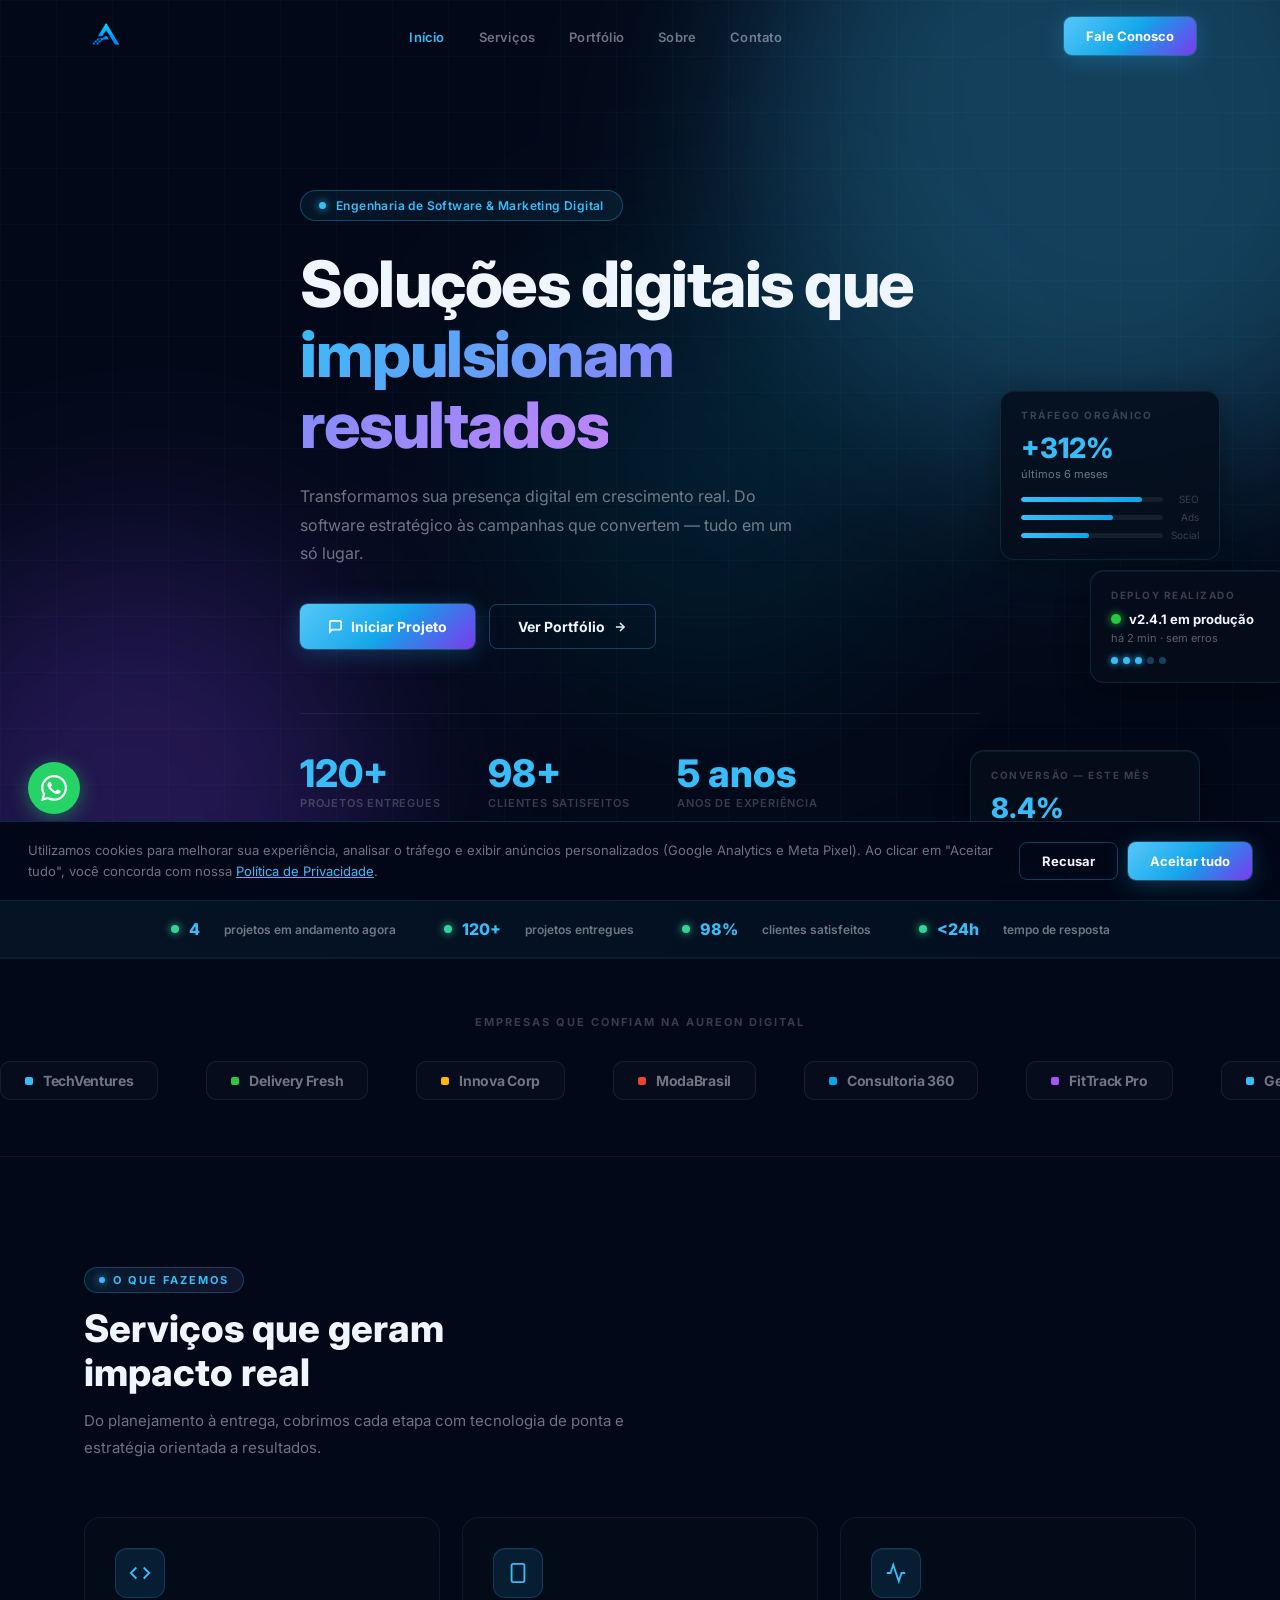
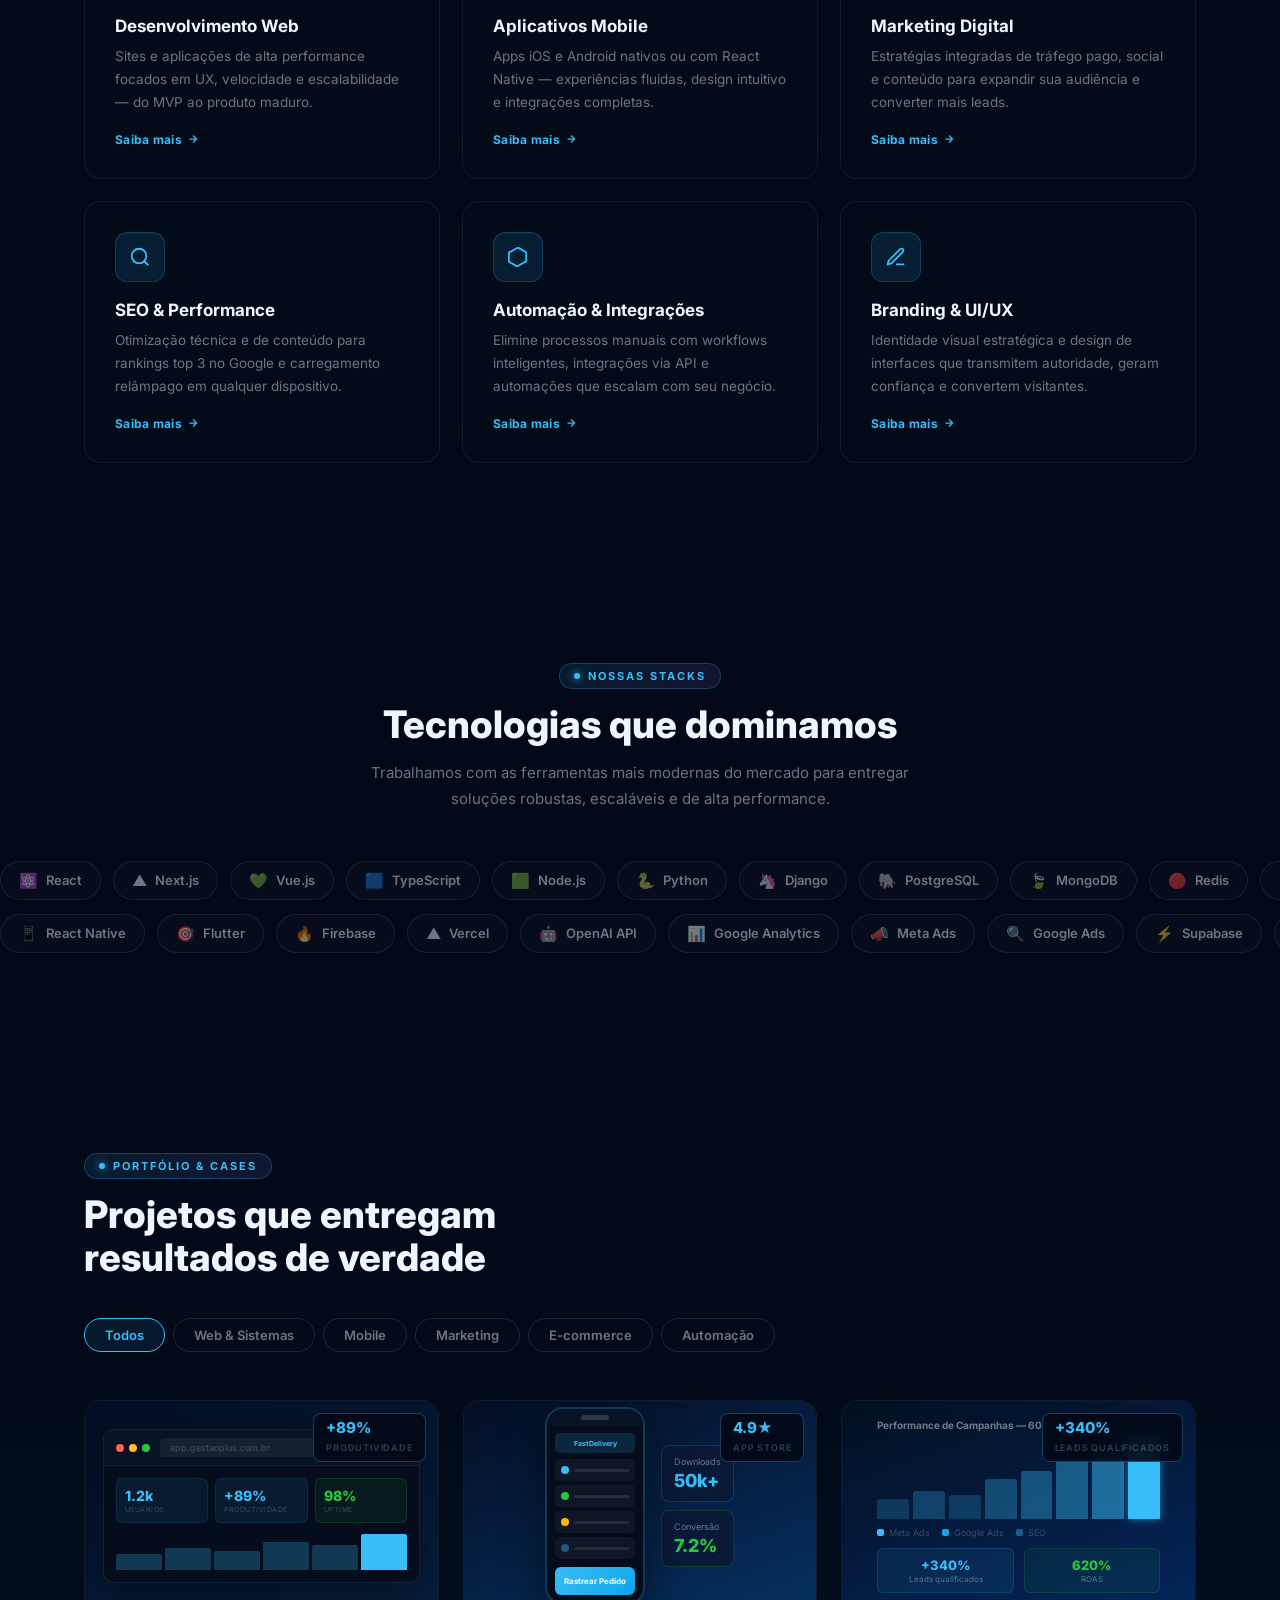
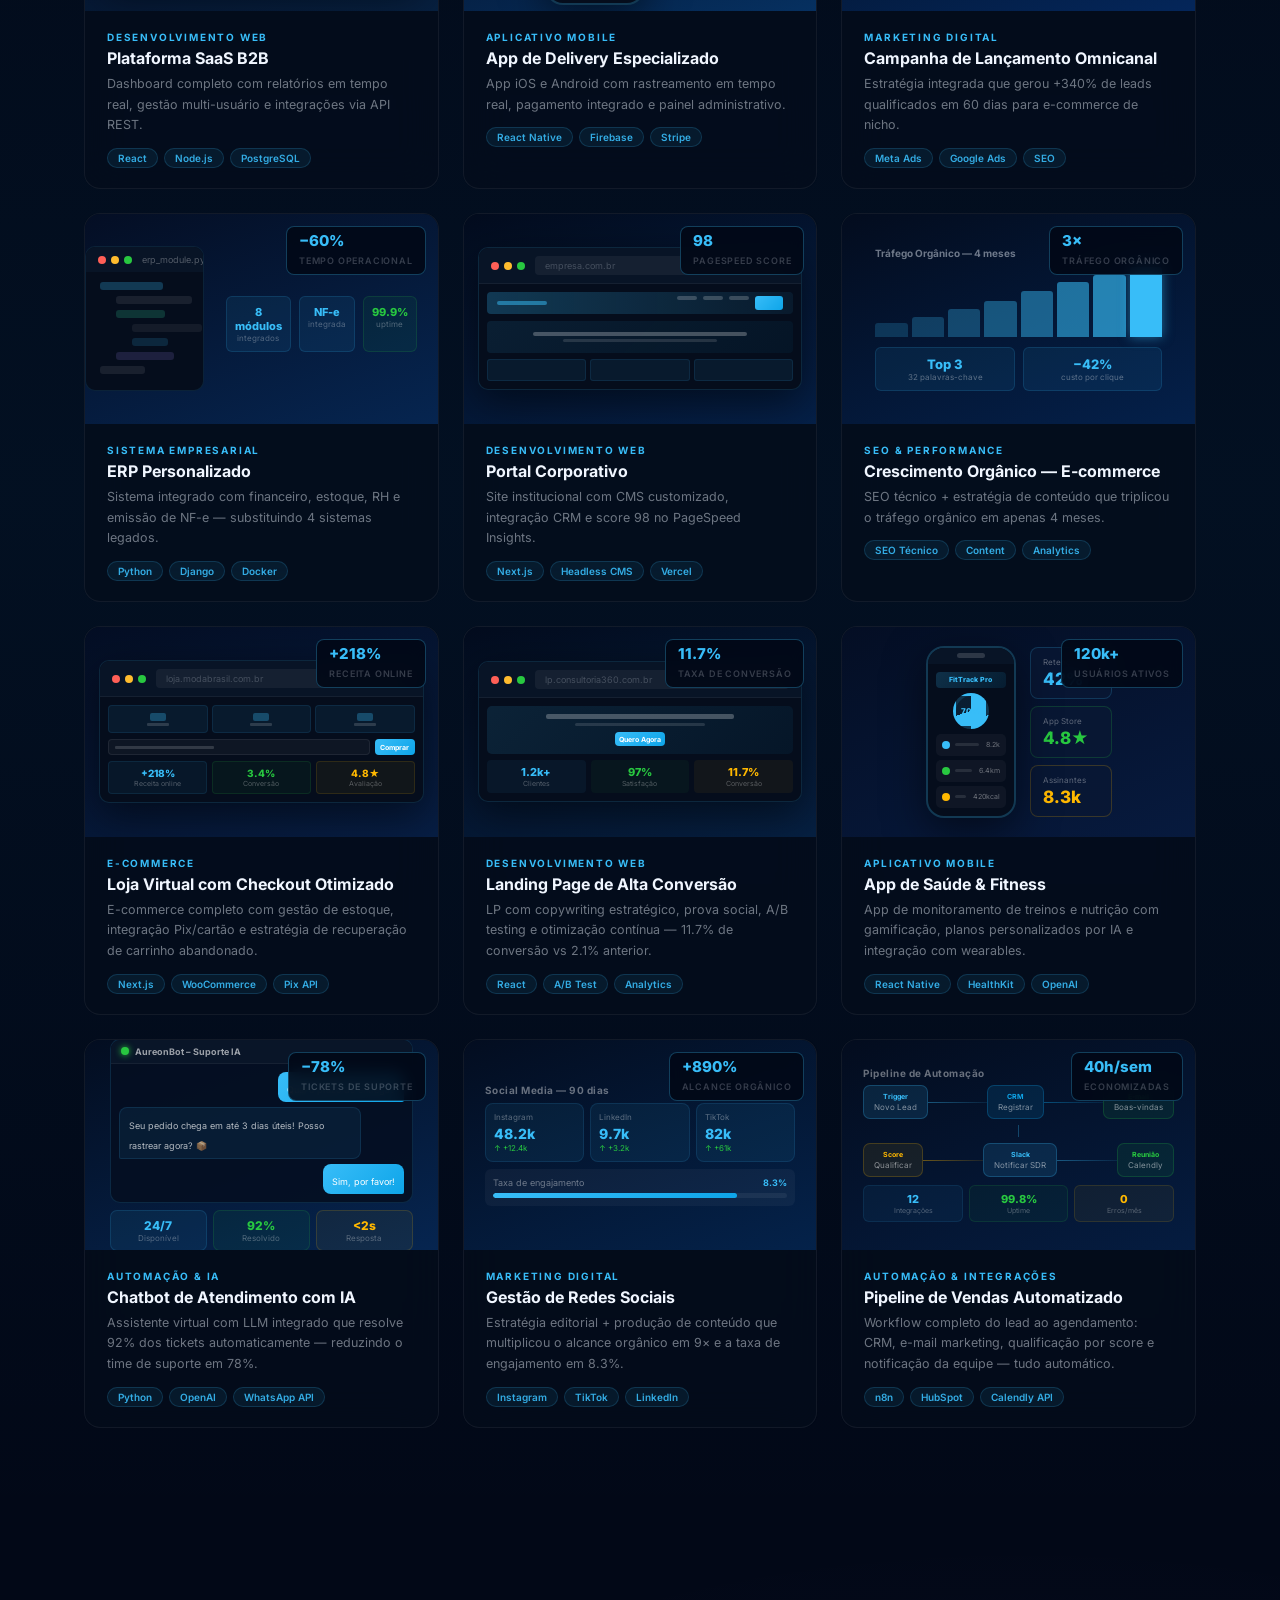
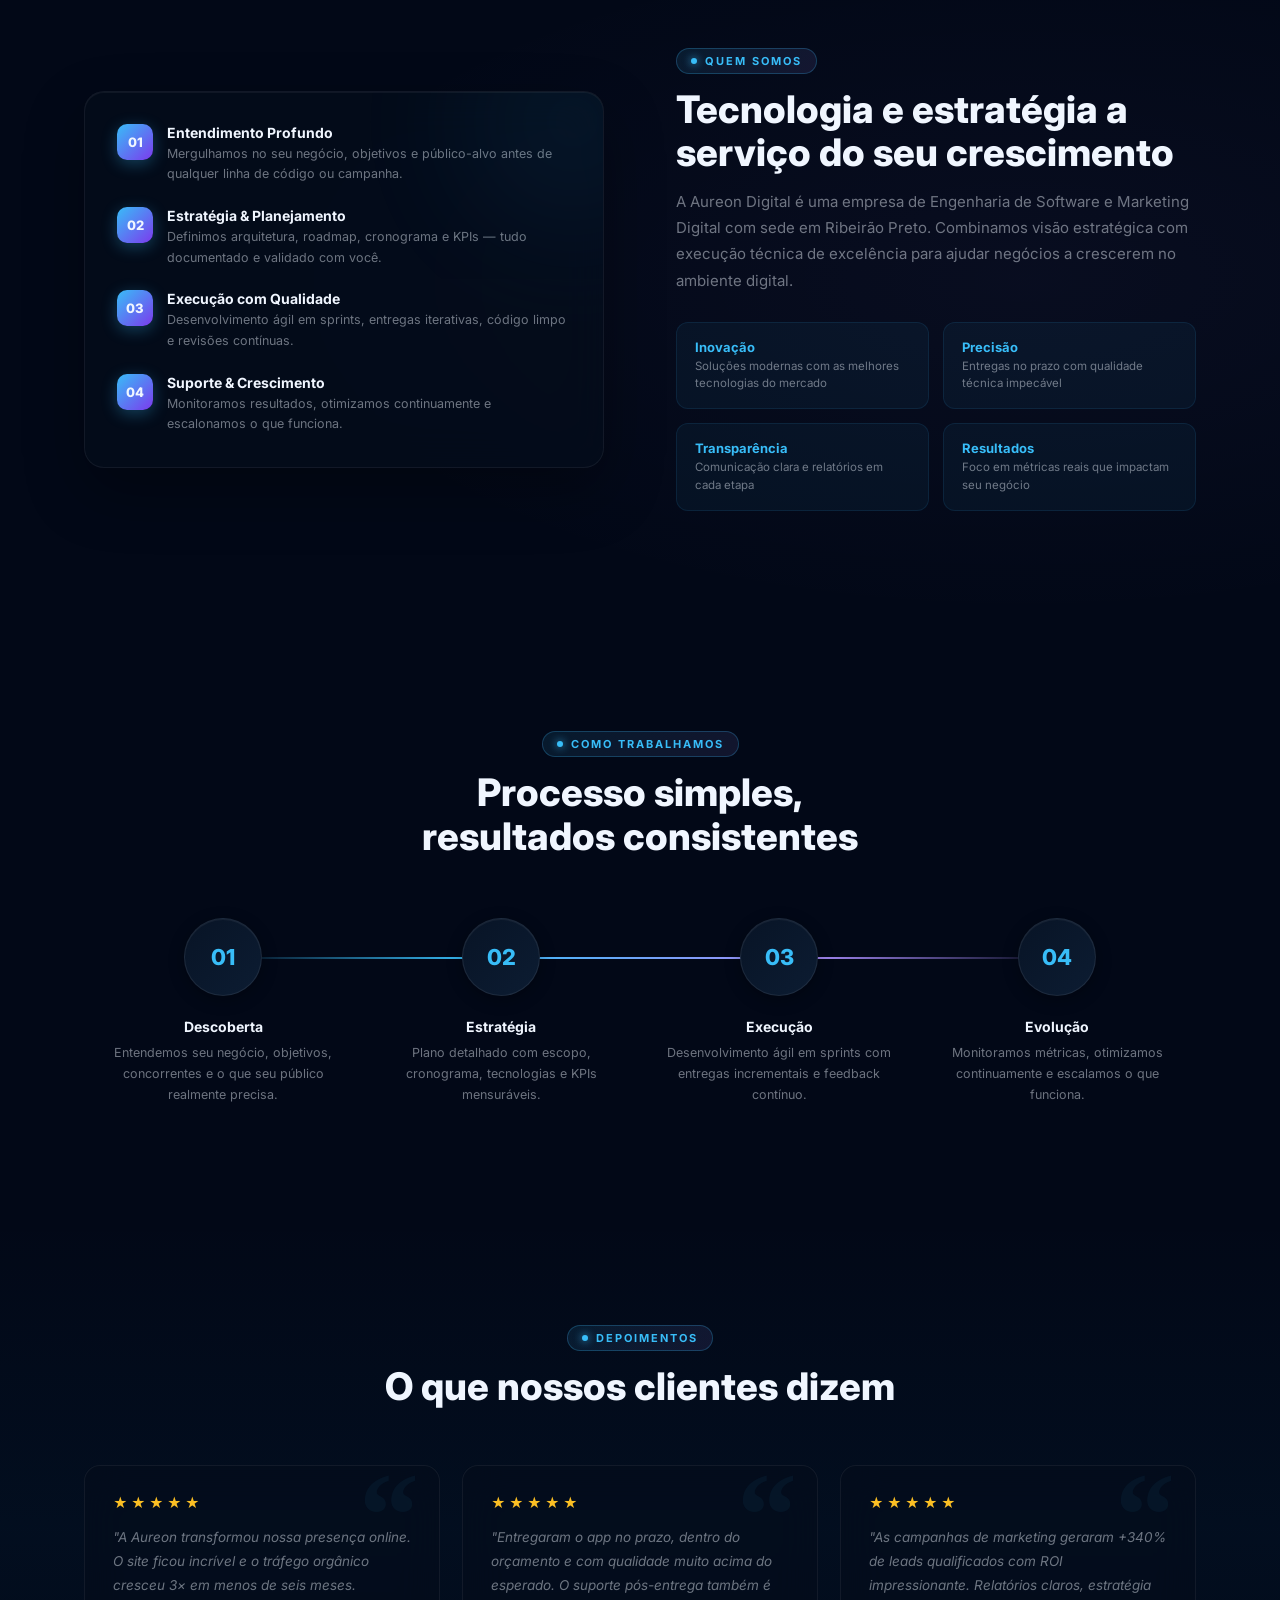
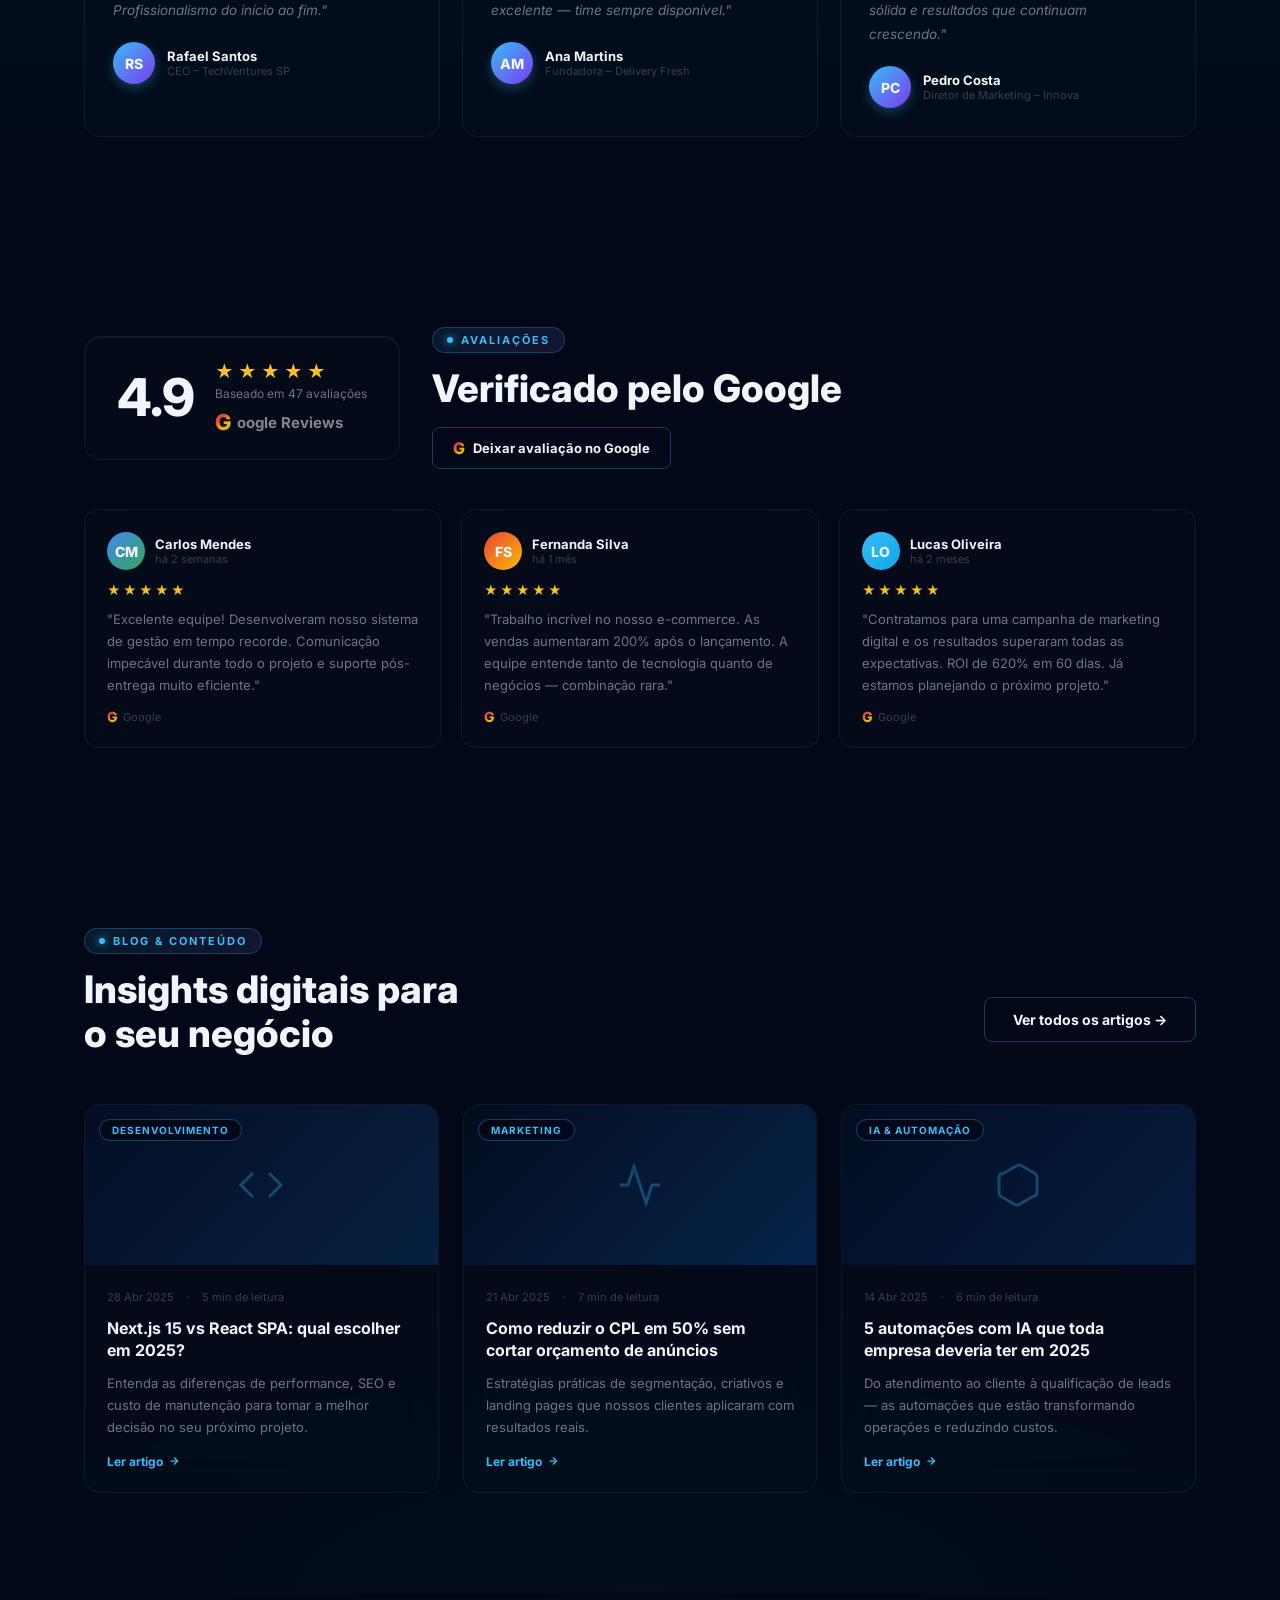
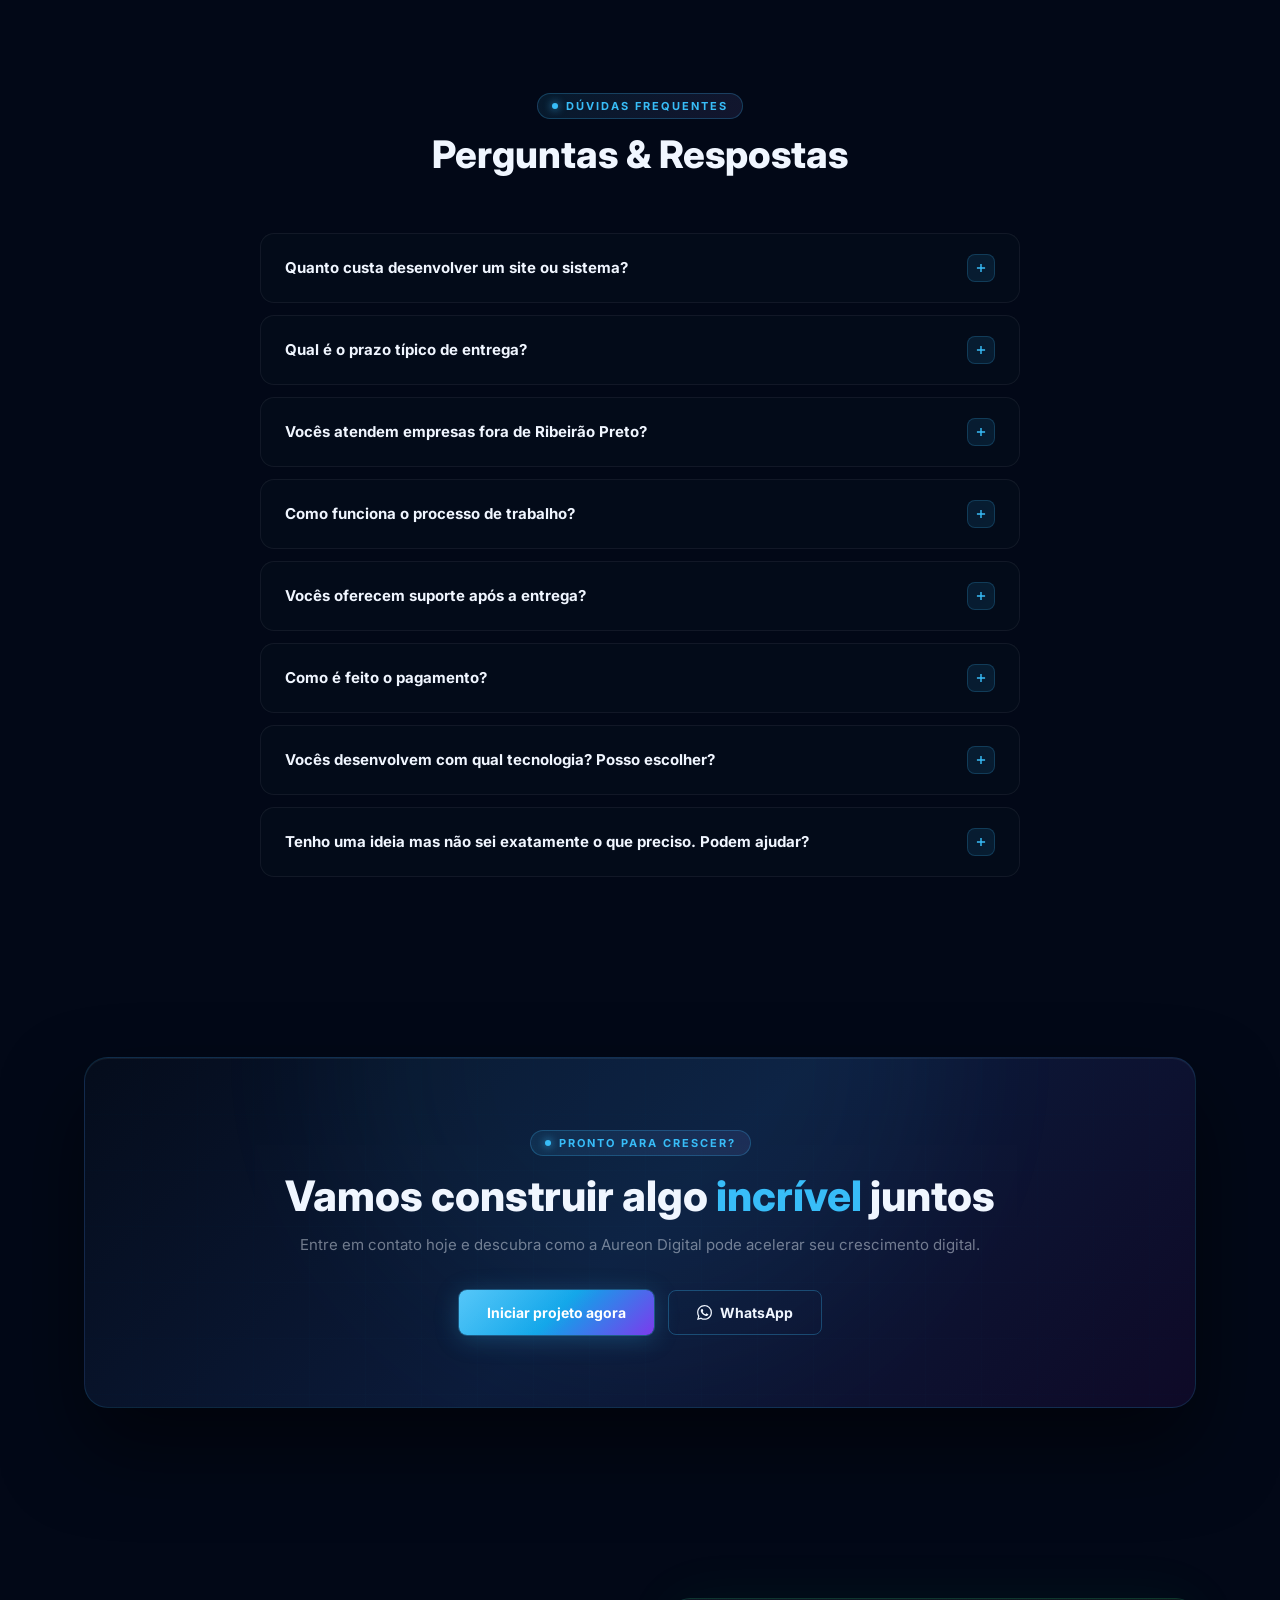
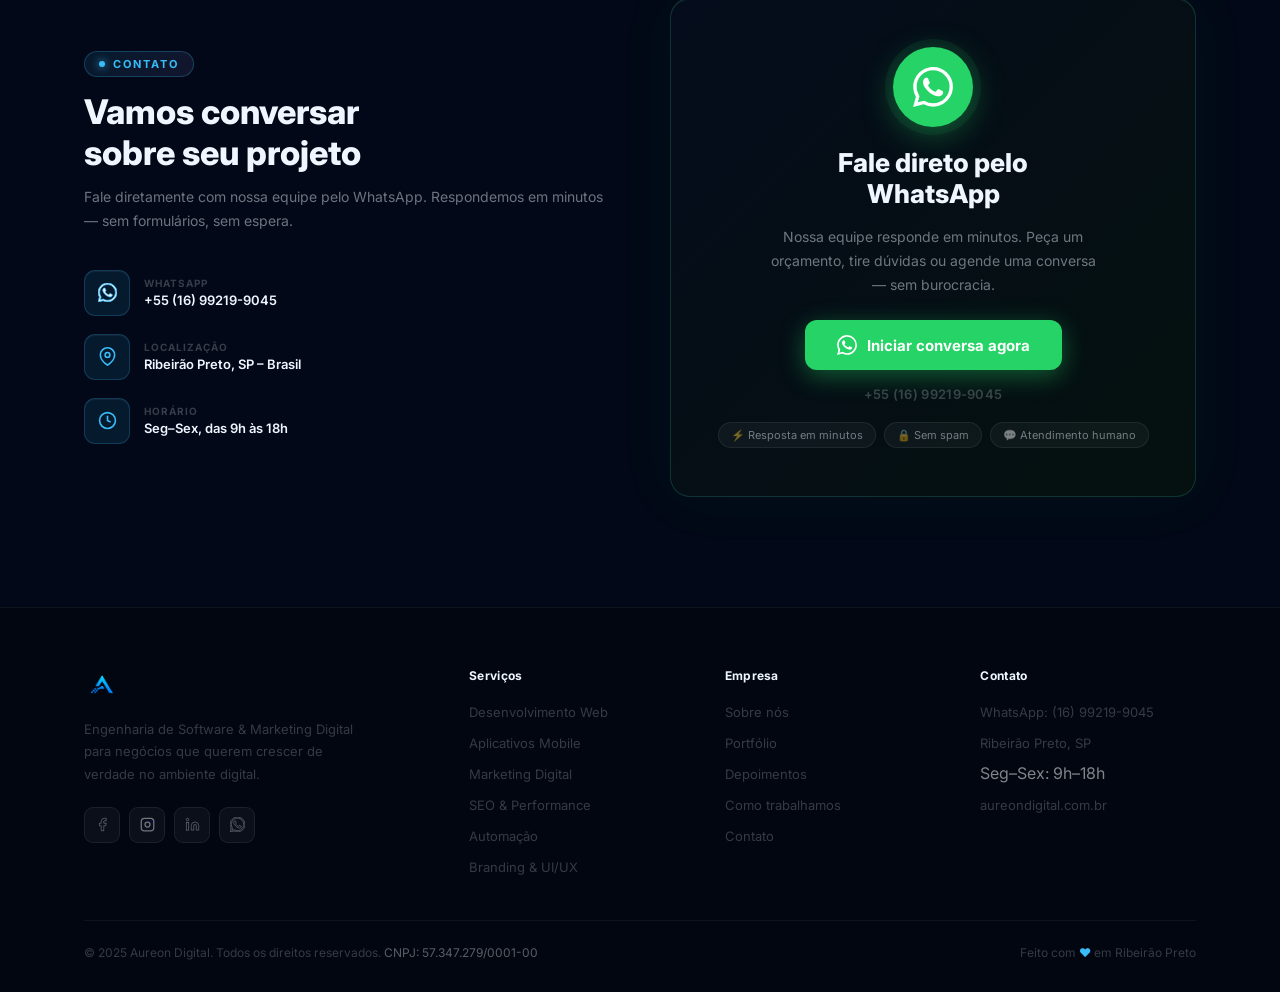
==== commit e95df89e: "Premium redesign: Inter font, aurora BG, glassmorphism, gradient borders, new color system - New col" ====
--- a/index.html
+++ b/index.html
@@ -1,4 +1,4 @@
-<!DOCTYPE html>
+﻿<!DOCTYPE html>
 <html lang="pt-BR">
 <head>
   <meta charset="UTF-8" />
@@ -14,14 +14,20 @@
   <link rel="icon" type="image/png" href="logo-transparent.png" />
   <link rel="apple-touch-icon" href="logo-transparent.png" />
 
+  <!-- Performance: preconnect -->
+  <link rel="preconnect" href="https://fonts.googleapis.com" />
+  <link rel="preconnect" href="https://fonts.gstatic.com" crossorigin />
+  <link rel="dns-prefetch" href="https://www.googletagmanager.com" />
+
   <!-- Open Graph (Facebook / Instagram / WhatsApp) -->
   <meta property="og:type"        content="website" />
   <meta property="og:url"         content="https://aureondigital.com.br/" />
   <meta property="og:title"       content="Aureon Digital – Engenharia de Software & Marketing Digital" />
   <meta property="og:description" content="Agência de Engenharia de Software e Marketing Digital em Ribeirão Preto. Desenvolvemos sites, sistemas, apps e estratégias digitais que geram resultados reais." />
   <meta property="og:image"       content="https://aureondigital.com.br/og-image.png" />
-  <meta property="og:image:width"  content="1080" />
-  <meta property="og:image:height" content="1080" />
+  <meta property="og:image:width"  content="1200" />
+  <meta property="og:image:height" content="630" />
+  <meta property="og:image:alt"    content="Aureon Digital – Software &amp; Marketing Digital em Ribeirão Preto" />
   <meta property="og:locale"      content="pt_BR" />
   <meta property="og:site_name"   content="Aureon Digital" />
 
@@ -74,6 +80,64 @@
   }
   </script>
 
+  <!-- Structured Data: FAQ (rich results Google) -->
+  <script type="application/ld+json">
+  {
+    "@context": "https://schema.org",
+    "@type": "FAQPage",
+    "mainEntity": [
+      {
+        "@type": "Question",
+        "name": "Quanto custa desenvolver um site ou sistema?",
+        "acceptedAnswer": {
+          "@type": "Answer",
+          "text": "O investimento varia conforme o tipo, escopo e complexidade de cada projeto. Após entendermos suas necessidades, elaboramos uma proposta personalizada e detalhada sem compromisso. Entre em contato e vamos conversar sobre o seu projeto!"
+        }
+      },
+      {
+        "@type": "Question",
+        "name": "Qual é o prazo típico de entrega?",
+        "acceptedAnswer": {
+          "@type": "Answer",
+          "text": "Landing pages levam de 1 a 3 semanas, sites completos de 4 a 8 semanas, e-commerces de 6 a 12 semanas e sistemas complexos de 2 a 5 meses. Trabalhamos com metodologia ágil e entregamos incrementalmente."
+        }
+      },
+      {
+        "@type": "Question",
+        "name": "Vocês atendem empresas fora de Ribeirão Preto?",
+        "acceptedAnswer": {
+          "@type": "Answer",
+          "text": "Sim! Somos 100% digitais e atendemos clientes em todo o Brasil e no exterior. Toda a comunicação é feita por videoconferência, ferramentas de gestão de projetos e relatórios semanais."
+        }
+      },
+      {
+        "@type": "Question",
+        "name": "Como funciona o processo de trabalho?",
+        "acceptedAnswer": {
+          "@type": "Answer",
+          "text": "Iniciamos com uma reunião de descoberta para entender seu negócio e objetivos. Em seguida, elaboramos uma proposta detalhada com escopo, cronograma e investimento. Após aprovação, trabalhamos em sprints de 1–2 semanas com entregas contínuas."
+        }
+      },
+      {
+        "@type": "Question",
+        "name": "Vocês oferecem suporte após a entrega?",
+        "acceptedAnswer": {
+          "@type": "Answer",
+          "text": "Todos os projetos incluem 30 dias de suporte gratuito pós-entrega para correções e ajustes. Após isso, oferecemos planos de manutenção mensal com atualizações, monitoramento, backups e suporte prioritário via WhatsApp."
+        }
+      },
+      {
+        "@type": "Question",
+        "name": "Como é feito o pagamento?",
+        "acceptedAnswer": {
+          "@type": "Answer",
+          "text": "Trabalhamos com divisão em etapas: 40% na assinatura do contrato, 30% na aprovação do layout e 30% na entrega final. Aceitamos PIX, transferência bancária e cartão de crédito em até 12x."
+        }
+      }
+    ]
+  }
+  </script>
+
   <!-- Analytics: carregados apenas após consentimento de cookies -->
   <script>
     function loadAnalytics() {
@@ -101,75 +165,118 @@
 
   <link rel="preconnect" href="https://fonts.googleapis.com" />
   <link rel="preconnect" href="https://fonts.gstatic.com" crossorigin />
-  <link href="https://fonts.googleapis.com/css2?family=Montserrat:wght@400;500;600;700;800&display=swap" rel="stylesheet" />
+  <link href="https://fonts.googleapis.com/css2?family=Inter:wght@400;500;600;700;800;900&family=Montserrat:wght@400;500;600;700;800&display=swap" rel="stylesheet" />
   <style>
     *, *::before, *::after { box-sizing: border-box; margin: 0; padding: 0; }
     :root {
-      --blue-primary: #12A8FF;
-      --blue-dark:    #031225;
-      --blue-support: #077DDB;
-      --white:        #FFFFFF;
-      --navy-card:    #071830;
-      --navy-border:  #0e2347;
+      --bg:           #020817;
+      --surface-1:    #050d1c;
+      --surface-2:    #081426;
+      --surface-3:    #0c1c32;
+      --border:       rgba(255,255,255,0.06);
+      --border-blue:  rgba(14,165,233,0.2);
+      --border-hover: rgba(14,165,233,0.5);
+      --primary:      #38BDF8;
+      --primary-dark: #0EA5E9;
+      --primary-deep: #0284C7;
+      --primary-dim:  rgba(56,189,248,0.1);
+      --primary-glow: rgba(56,189,248,0.2);
+      --purple:       #A78BFA;
+      --purple-dim:   rgba(167,139,250,0.1);
+      --green:        #34D399;
+      --amber:        #FBBF24;
+      --text:         #F0F6FF;
+      --muted:        rgba(240,246,255,0.45);
+      --dim:          rgba(240,246,255,0.22);
+      --blue-primary: #38BDF8;
+      --blue-dark:    #020817;
+      --blue-support: #0EA5E9;
+      --white:        #F0F6FF;
+      --navy-card:    #050d1c;
+      --navy-border:  rgba(255,255,255,0.06);
     }
     html { scroll-behavior: smooth; }
-    body { font-family: 'Montserrat', sans-serif; background: var(--blue-dark); color: var(--white); overflow-x: hidden; }
-    ::-webkit-scrollbar { width: 5px; }
-    ::-webkit-scrollbar-track { background: var(--blue-dark); }
-    ::-webkit-scrollbar-thumb { background: var(--blue-support); border-radius: 3px; }
-    ::selection { background: var(--blue-primary); color: var(--blue-dark); }
+    body { font-family: 'Inter', 'Montserrat', sans-serif; background: var(--bg); color: var(--text); overflow-x: hidden; }
+    ::-webkit-scrollbar { width: 4px; }
+    ::-webkit-scrollbar-track { background: var(--bg); }
+    ::-webkit-scrollbar-thumb { background: linear-gradient(180deg, var(--primary), var(--purple)); border-radius: 2px; }
+    ::selection { background: rgba(56,189,248,0.25); color: var(--text); }
 
     /* ── UTILS ── */
     .container { max-width: 1160px; margin: 0 auto; padding: 0 24px; }
     .eyebrow {
+      background: linear-gradient(135deg, rgba(56,189,248,0.1), rgba(167,139,250,0.1));
+      border: 1px solid rgba(56,189,248,0.25);
+      border-radius: 100px; padding: 5px 14px;
+      color: var(--primary); font-size: 11px; font-weight: 700; letter-spacing: 2px;
+      text-transform: uppercase; margin-bottom: 14px;
       display: inline-flex; align-items: center; gap: 8px;
-      font-size: 11px; font-weight: 700; letter-spacing: 2.5px;
-      text-transform: uppercase; color: var(--blue-primary); margin-bottom: 14px;
-    }
-    .eyebrow::before { content: ''; width: 24px; height: 2px; background: var(--blue-primary); border-radius: 2px; }
+    }
+    .eyebrow::before {
+      content: ''; width: 6px; height: 6px; border-radius: 50%;
+      background: var(--primary); box-shadow: 0 0 8px var(--primary);
+      animation: blink 2s infinite; flex-shrink: 0;
+    }
     h2.sec-title { font-size: clamp(26px, 3.5vw, 38px); font-weight: 800; line-height: 1.15; margin-bottom: 14px; }
-    .sec-sub { font-size: 15px; color: rgba(255,255,255,.5); line-height: 1.75; max-width: 540px; }
+    .sec-sub { font-size: 15px; color: var(--muted); line-height: 1.75; max-width: 540px; }
     .btn {
       display: inline-flex; align-items: center; gap: 8px;
       padding: 13px 28px; border-radius: 8px;
-      font-family: 'Montserrat', sans-serif; font-size: 14px; font-weight: 700;
+      font-family: 'Inter', 'Montserrat', sans-serif; font-size: 14px; font-weight: 700;
       cursor: pointer; text-decoration: none; border: none; transition: all .25s;
     }
     .btn-primary {
-      background: linear-gradient(135deg, #12A8FF, #077DDB);
-      color: #fff; box-shadow: 0 0 28px rgba(18,168,255,.3);
-    }
-    .btn-primary:hover { transform: translateY(-2px); box-shadow: 0 0 40px rgba(18,168,255,.5); }
+      background: linear-gradient(135deg, #38BDF8 0%, #0EA5E9 50%, #7C3AED 100%);
+      color: #fff;
+      box-shadow: 0 0 0 1px rgba(56,189,248,0.3), 0 4px 24px rgba(56,189,248,0.25);
+      position: relative; overflow: hidden;
+    }
+    .btn-primary::before {
+      content: ''; position: absolute; inset: 0;
+      background: linear-gradient(135deg, rgba(255,255,255,0.15) 0%, transparent 60%);
+      pointer-events: none;
+    }
+    .btn-primary:hover {
+      transform: translateY(-2px);
+      box-shadow: 0 0 0 1px rgba(56,189,248,0.5), 0 8px 40px rgba(56,189,248,0.4);
+    }
     .btn-ghost {
-      background: transparent; color: #fff;
-      border: 1.5px solid rgba(18,168,255,.35);
-    }
-    .btn-ghost:hover { border-color: var(--blue-primary); background: rgba(18,168,255,.08); transform: translateY(-2px); }
+      background: transparent; color: var(--text);
+      border: 1.5px solid rgba(56,189,248,0.3);
+    }
+    .btn-ghost:hover { border-color: var(--primary); background: rgba(56,189,248,0.08); transform: translateY(-2px); }
 
     /* ── GRID BG ── */
     .grid-bg {
       position: absolute; inset: 0; pointer-events: none;
       background-image:
-        linear-gradient(rgba(18,168,255,.04) 1px, transparent 1px),
-        linear-gradient(90deg, rgba(18,168,255,.04) 1px, transparent 1px);
+        linear-gradient(rgba(56,189,248,0.03) 1px, transparent 1px),
+        linear-gradient(90deg, rgba(56,189,248,0.03) 1px, transparent 1px);
       background-size: 56px 56px;
     }
     .orb {
       position: absolute; border-radius: 50%; pointer-events: none;
-      filter: blur(90px); opacity: .18;
-    }
+      filter: blur(90px); opacity: .15;
+    }
+    /* Aurora orbs */
+    .aurora-orb { position: absolute; border-radius: 50%; filter: blur(100px); mix-blend-mode: screen; pointer-events: none; }
+    .aurora-1 { width: 700px; height: 700px; background: rgba(56,189,248,0.18); top: -200px; right: -150px; animation: aurora 14s ease-in-out infinite; }
+    .aurora-2 { width: 500px; height: 500px; background: rgba(124,58,237,0.14); bottom: -100px; left: -100px; animation: aurora 18s ease-in-out infinite reverse; }
+    .aurora-3 { width: 400px; height: 400px; background: rgba(6,182,212,0.12); top: 30%; left: 40%; animation: aurora 22s ease-in-out infinite 4s; }
+    @keyframes aurora { 0%,100%{transform:scale(1) translate(0,0)} 33%{transform:scale(1.1) translate(-20px,10px)} 66%{transform:scale(.95) translate(15px,-8px)} }
 
     /* ════════════════════════════
        NAVBAR
     ════════════════════════════ */
     #nav {
       position: fixed; top: 0; left: 0; right: 0; z-index: 1000;
-      padding: 14px 0; transition: background .3s, border .3s;
+      padding: 14px 0; transition: background .3s, border .3s, box-shadow .3s;
     }
     #nav.scrolled {
-      background: rgba(3,18,37,.92);
-      backdrop-filter: blur(18px); -webkit-backdrop-filter: blur(18px);
-      border-bottom: 1px solid rgba(18,168,255,.1);
+      background: rgba(2,8,23,0.85);
+      backdrop-filter: blur(24px) saturate(180%); -webkit-backdrop-filter: blur(24px) saturate(180%);
+      border-bottom: 1px solid rgba(255,255,255,0.06);
+      box-shadow: 0 1px 0 rgba(56,189,248,0.1);
     }
     .nav-wrap { display: flex; align-items: center; justify-content: space-between; }
 
@@ -178,24 +285,24 @@
     .logo-img-el { height: 42px; width: auto; display: block; }
     .logo-fallback { display: none; align-items: center; gap: 11px; }
     .logo-fallback svg { height: 40px; width: auto; }
-    .logo-text { font-size: 19px; font-weight: 800; letter-spacing: -.3px; color: #fff; }
-    .logo-text em { font-style: normal; color: var(--blue-primary); }
+    .logo-text { font-size: 19px; font-weight: 800; letter-spacing: -.3px; color: var(--text); }
+    .logo-text em { font-style: normal; color: var(--primary); }
 
     .nav-menu { display: flex; align-items: center; gap: 34px; list-style: none; }
     .nav-menu a {
-      font-size: 13px; font-weight: 600; color: rgba(255,255,255,.65);
+      font-size: 13px; font-weight: 600; color: var(--muted);
       text-decoration: none; letter-spacing: .2px; transition: color .2s; position: relative;
     }
     .nav-menu a::after {
       content: ''; position: absolute; bottom: -4px; left: 0; right: 100%;
-      height: 2px; background: var(--blue-primary); transition: right .25s;
-    }
-    .nav-menu a:hover { color: #fff; }
+      height: 2px; background: linear-gradient(90deg, var(--primary), var(--purple)); transition: right .25s;
+    }
+    .nav-menu a:hover { color: var(--text); }
     .nav-menu a:hover::after { right: 0; }
     .nav-right { display: flex; align-items: center; gap: 16px; }
 
     .burger { display: none; flex-direction: column; gap: 5px; background: none; border: none; cursor: pointer; padding: 4px; }
-    .burger span { display: block; width: 22px; height: 2px; background: #fff; border-radius: 2px; transition: all .3s; }
+    .burger span { display: block; width: 22px; height: 2px; background: var(--text); border-radius: 2px; transition: all .3s; }
     .burger.open span:nth-child(1) { transform: translateY(7px) rotate(45deg); }
     .burger.open span:nth-child(2) { opacity: 0; }
     .burger.open span:nth-child(3) { transform: translateY(-7px) rotate(-45deg); }
@@ -205,8 +312,9 @@
       .nav-menu.open {
         display: flex; flex-direction: column; align-items: flex-start; gap: 18px;
         position: absolute; top: 100%; left: 0; right: 0;
-        background: rgba(3,18,37,.98); border-bottom: 1px solid rgba(18,168,255,.12);
+        background: rgba(2,8,23,0.98); border-bottom: 1px solid rgba(56,189,248,0.12);
         padding: 24px; z-index: 999;
+        backdrop-filter: blur(20px); -webkit-backdrop-filter: blur(20px);
       }
       .burger { display: flex; }
     }
@@ -218,32 +326,32 @@
       position: relative; min-height: 100vh;
       display: flex; align-items: center; overflow: hidden; padding-top: 100px;
     }
-    .hero-orb1 { width: 700px; height: 700px; background: #12A8FF; top: -250px; right: -200px; }
-    .hero-orb2 { width: 450px; height: 450px; background: #077DDB; bottom: -150px; left: -100px; }
+    .hero-orb1 { width: 700px; height: 700px; background: #38BDF8; top: -250px; right: -200px; }
+    .hero-orb2 { width: 450px; height: 450px; background: #7C3AED; bottom: -150px; left: -100px; }
     .hero-body { position: relative; z-index: 2; max-width: 680px; }
     .hero-pill {
       display: inline-flex; align-items: center; gap: 10px;
       padding: 7px 18px; border-radius: 100px;
-      border: 1px solid rgba(18,168,255,.3); background: rgba(18,168,255,.07);
-      font-size: 12px; font-weight: 600; color: var(--blue-primary);
+      border: 1px solid rgba(56,189,248,0.3); background: rgba(56,189,248,0.07);
+      font-size: 12px; font-weight: 600; color: var(--primary);
       margin-bottom: 28px; letter-spacing: .4px;
     }
     .hero-pill i {
       width: 7px; height: 7px; border-radius: 50%;
-      background: var(--blue-primary); box-shadow: 0 0 8px var(--blue-primary);
+      background: var(--primary); box-shadow: 0 0 8px var(--primary);
       animation: blink 2s infinite; flex-shrink: 0;
     }
     @keyframes blink { 0%,100% { opacity: 1; } 50% { opacity: .3; } }
     .hero-title { font-size: clamp(38px, 5.5vw, 64px); font-weight: 800; line-height: 1.1; letter-spacing: -1.5px; margin-bottom: 22px; }
     .hero-title .grad {
-      background: linear-gradient(135deg, #12A8FF 30%, #7dd9ff);
+      background: linear-gradient(135deg, #38BDF8 0%, #818CF8 50%, #C084FC 100%);
       -webkit-background-clip: text; -webkit-text-fill-color: transparent; background-clip: text;
     }
-    .hero-desc { font-size: 16px; color: rgba(255,255,255,.58); line-height: 1.8; margin-bottom: 36px; max-width: 500px; }
+    .hero-desc { font-size: 16px; color: var(--muted); line-height: 1.8; margin-bottom: 36px; max-width: 500px; }
     .hero-btns { display: flex; gap: 14px; flex-wrap: wrap; margin-bottom: 64px; }
-    .hero-stats { display: flex; gap: 48px; flex-wrap: wrap; padding-top: 40px; border-top: 1px solid rgba(255,255,255,.06); }
-    .stat-num { font-size: 38px; font-weight: 800; color: var(--blue-primary); line-height: 1; }
-    .stat-lbl { font-size: 11px; font-weight: 600; color: rgba(255,255,255,.38); letter-spacing: .8px; text-transform: uppercase; margin-top: 4px; }
+    .hero-stats { display: flex; gap: 48px; flex-wrap: wrap; padding-top: 40px; border-top: 1px solid rgba(255,255,255,0.06); }
+    .stat-num { font-size: 38px; font-weight: 800; color: var(--primary); line-height: 1; }
+    .stat-lbl { font-size: 11px; font-weight: 600; color: var(--dim); letter-spacing: .8px; text-transform: uppercase; margin-top: 4px; }
 
     /* Floating UI cards decoration */
     .hero-deco {
@@ -252,29 +360,30 @@
       width: 480px; pointer-events: none; z-index: 1;
     }
     .deco-card {
-      background: rgba(10,24,52,.85);
-      border: 1px solid rgba(18,168,255,.15);
+      background: rgba(5,13,28,0.85);
+      border: 1px solid rgba(56,189,248,0.15);
       border-radius: 14px;
       padding: 18px 20px;
-      backdrop-filter: blur(12px);
+      backdrop-filter: blur(20px); -webkit-backdrop-filter: blur(20px);
       position: absolute;
+      box-shadow: 0 8px 32px rgba(0,0,0,0.4), inset 0 1px 0 rgba(255,255,255,0.05);
     }
     .deco-card1 { top: -60px; right: 60px; width: 220px; animation: float1 5s ease-in-out infinite; }
     .deco-card2 { top: 120px; right: -10px; width: 200px; animation: float2 6s ease-in-out infinite; }
     .deco-card3 { top: 300px; right: 80px; width: 230px; animation: float1 7s ease-in-out infinite; }
     @keyframes float1 { 0%,100% { transform: translateY(0); } 50% { transform: translateY(-12px); } }
     @keyframes float2 { 0%,100% { transform: translateY(0); } 50% { transform: translateY(12px); } }
-    .deco-label { font-size: 10px; font-weight: 700; color: rgba(255,255,255,.35); letter-spacing: 1.5px; text-transform: uppercase; margin-bottom: 10px; }
-    .deco-metric { font-size: 28px; font-weight: 800; color: var(--blue-primary); }
-    .deco-sub { font-size: 11px; color: rgba(255,255,255,.45); margin-top: 2px; }
+    .deco-label { font-size: 10px; font-weight: 700; color: var(--dim); letter-spacing: 1.5px; text-transform: uppercase; margin-bottom: 10px; }
+    .deco-metric { font-size: 28px; font-weight: 800; color: var(--primary); }
+    .deco-sub { font-size: 11px; color: var(--muted); margin-top: 2px; }
     .deco-bar-row { display: flex; flex-direction: column; gap: 6px; margin-top: 10px; }
     .deco-bar-item { display: flex; align-items: center; gap: 8px; }
-    .deco-bar-bg { flex: 1; height: 5px; background: rgba(255,255,255,.07); border-radius: 3px; overflow: hidden; }
-    .deco-bar-fill { height: 100%; border-radius: 3px; background: linear-gradient(90deg, #12A8FF, #077DDB); }
-    .deco-bar-lbl { font-size: 10px; color: rgba(255,255,255,.35); width: 28px; text-align: right; }
+    .deco-bar-bg { flex: 1; height: 5px; background: rgba(255,255,255,0.07); border-radius: 3px; overflow: hidden; }
+    .deco-bar-fill { height: 100%; border-radius: 3px; background: linear-gradient(90deg, #38BDF8, #0EA5E9); }
+    .deco-bar-lbl { font-size: 10px; color: var(--dim); width: 28px; text-align: right; }
     .deco-dots { display: flex; gap: 5px; margin-top: 8px; }
-    .deco-dot { width: 7px; height: 7px; border-radius: 50%; background: rgba(18,168,255,.3); }
-    .deco-dot.on { background: var(--blue-primary); box-shadow: 0 0 6px var(--blue-primary); }
+    .deco-dot { width: 7px; height: 7px; border-radius: 50%; background: rgba(56,189,248,0.3); }
+    .deco-dot.on { background: var(--primary); box-shadow: 0 0 6px var(--primary); }
     @media (max-width: 1000px) { .hero-deco { display: none; } }
 
     /* ════════════════════════════
@@ -287,27 +396,35 @@
     @media (max-width: 540px) { .svc-grid { grid-template-columns: 1fr; } }
 
     .svc-card {
-      background: var(--navy-card); border: 1px solid var(--navy-border);
+      background: rgba(5,13,28,0.7);
+      backdrop-filter: blur(20px); -webkit-backdrop-filter: blur(20px);
+      border: 1px solid rgba(255,255,255,0.06);
       border-radius: 16px; padding: 30px; transition: all .3s; position: relative; overflow: hidden;
     }
     .svc-card::after {
       content: ''; position: absolute; inset: 0;
-      background: linear-gradient(135deg, rgba(18,168,255,.05), transparent);
+      background: linear-gradient(135deg, rgba(56,189,248,0.06), transparent);
       opacity: 0; transition: opacity .3s;
     }
-    .svc-card:hover { border-color: rgba(18,168,255,.4); transform: translateY(-5px); box-shadow: 0 20px 60px rgba(0,0,0,.3); }
+    .svc-card:hover {
+      border-color: transparent;
+      background: rgba(8,20,38,0.9);
+      box-shadow: 0 0 0 1px rgba(56,189,248,0.4), 0 24px 60px rgba(0,0,0,0.5), inset 0 1px 0 rgba(255,255,255,0.05);
+      transform: translateY(-5px);
+    }
     .svc-card:hover::after { opacity: 1; }
     .svc-ico {
       width: 50px; height: 50px; border-radius: 12px;
-      background: rgba(18,168,255,.1); border: 1px solid rgba(18,168,255,.2);
+      background: rgba(56,189,248,0.1); border: 1px solid rgba(56,189,248,0.2);
       display: flex; align-items: center; justify-content: center; margin-bottom: 18px;
-    }
-    .svc-ico svg { width: 22px; height: 22px; stroke: var(--blue-primary); }
-    .svc-name { font-size: 17px; font-weight: 700; margin-bottom: 9px; }
-    .svc-desc { font-size: 13.5px; color: rgba(255,255,255,.48); line-height: 1.7; }
+      box-shadow: inset 0 1px 0 rgba(255,255,255,0.05);
+    }
+    .svc-ico svg { width: 22px; height: 22px; stroke: var(--primary); }
+    .svc-name { font-size: 17px; font-weight: 700; margin-bottom: 9px; color: var(--text); }
+    .svc-desc { font-size: 13.5px; color: var(--muted); line-height: 1.7; }
     .svc-link {
       display: inline-flex; align-items: center; gap: 5px;
-      font-size: 12px; font-weight: 700; color: var(--blue-primary);
+      font-size: 12px; font-weight: 700; color: var(--primary);
       text-decoration: none; margin-top: 18px; letter-spacing: .3px;
       transition: gap .2s;
     }
@@ -316,27 +433,36 @@
     /* ════════════════════════════
        PORTFOLIO
     ════════════════════════════ */
-    #portfolio { padding: 110px 0; position: relative; overflow: hidden; }
+    #portfolio {
+      padding: 110px 0; position: relative; overflow: hidden;
+      background: radial-gradient(ellipse 80% 40% at 50% 0%, rgba(56,189,248,0.04), transparent);
+    }
     .port-hd { display: flex; align-items: flex-end; justify-content: space-between; margin-bottom: 48px; gap: 24px; flex-wrap: wrap; }
     .port-filters { display: flex; gap: 8px; flex-wrap: wrap; }
     .f-btn {
       padding: 8px 20px; border-radius: 100px; font-size: 13px; font-weight: 600;
-      cursor: pointer; border: 1.5px solid rgba(255,255,255,.1);
-      background: transparent; color: rgba(255,255,255,.5);
-      transition: all .2s; font-family: 'Montserrat', sans-serif;
-    }
-    .f-btn.on, .f-btn:hover { border-color: var(--blue-primary); color: var(--blue-primary); background: rgba(18,168,255,.08); }
+      cursor: pointer; border: 1.5px solid rgba(255,255,255,0.1);
+      background: transparent; color: var(--muted);
+      transition: all .2s; font-family: 'Inter', 'Montserrat', sans-serif;
+    }
+    .f-btn.on, .f-btn:hover { border-color: var(--primary); color: var(--primary); background: rgba(56,189,248,0.08); }
 
     .port-grid { display: grid; grid-template-columns: repeat(3, 1fr); gap: 24px; }
     @media (max-width: 900px) { .port-grid { grid-template-columns: 1fr 1fr; } }
     @media (max-width: 540px) { .port-grid { grid-template-columns: 1fr; } }
 
     .port-card {
-      background: var(--navy-card); border: 1px solid var(--navy-border);
+      background: rgba(5,13,28,0.7);
+      backdrop-filter: blur(20px); -webkit-backdrop-filter: blur(20px);
+      border: 1px solid rgba(255,255,255,0.06);
       border-radius: 16px; overflow: hidden; transition: all .35s; cursor: pointer;
       position: relative;
     }
-    .port-card:hover { transform: translateY(-6px); border-color: rgba(18,168,255,.4); box-shadow: 0 24px 60px rgba(0,0,0,.4); }
+    .port-card:hover {
+      transform: translateY(-6px);
+      border-color: transparent;
+      box-shadow: 0 0 0 1px rgba(56,189,248,0.4), 0 24px 60px rgba(0,0,0,0.5), inset 0 1px 0 rgba(255,255,255,0.05);
+    }
 
     /* Preview area */
     .port-preview {
@@ -347,143 +473,152 @@
     /* Hover overlay */
     .port-hover {
       position: absolute; inset: 0;
-      background: rgba(3,18,37,.88);
+      background: rgba(2,8,23,0.88);
       display: flex; align-items: center; justify-content: center;
       opacity: 0; transition: opacity .3s; z-index: 10;
     }
     .port-card:hover .port-hover { opacity: 1; }
     .port-hover-btn {
       padding: 10px 24px; border-radius: 8px;
-      background: linear-gradient(135deg, #12A8FF, #077DDB);
+      background: linear-gradient(135deg, #38BDF8, #0EA5E9);
       font-size: 13px; font-weight: 700; color: #fff;
       display: flex; align-items: center; gap: 7px;
-      box-shadow: 0 0 24px rgba(18,168,255,.5);
+      box-shadow: 0 0 24px rgba(56,189,248,0.5);
     }
 
     /* Result badge */
     .result-badge {
       position: absolute; top: 12px; right: 12px; z-index: 5;
-      background: rgba(3,18,37,.9); border: 1px solid rgba(18,168,255,.3);
+      background: rgba(2,8,23,0.9); border: 1px solid rgba(56,189,248,0.3);
       border-radius: 8px; padding: 6px 12px; backdrop-filter: blur(8px);
     }
-    .result-badge strong { font-size: 15px; font-weight: 800; color: var(--blue-primary); display: block; line-height: 1; }
-    .result-badge span { font-size: 9px; font-weight: 600; color: rgba(255,255,255,.4); letter-spacing: .8px; text-transform: uppercase; }
+    .result-badge strong { font-size: 15px; font-weight: 800; color: var(--primary); display: block; line-height: 1; }
+    .result-badge span { font-size: 9px; font-weight: 600; color: var(--dim); letter-spacing: .8px; text-transform: uppercase; }
 
     /* ── Browser mockup ── */
     .mock-browser {
-      width: 90%; background: #050f22; border-radius: 10px;
-      overflow: hidden; border: 1px solid rgba(18,168,255,.15);
-      box-shadow: 0 12px 40px rgba(0,0,0,.5);
+      width: 90%; background: var(--surface-1); border-radius: 10px;
+      overflow: hidden; border: 1px solid rgba(56,189,248,0.15);
+      box-shadow: 0 12px 40px rgba(0,0,0,0.5);
     }
     .mock-topbar {
-      background: #091528; padding: 8px 12px;
-      display: flex; align-items: center; gap: 10px; border-bottom: 1px solid rgba(255,255,255,.05);
+      background: var(--surface-2); padding: 8px 12px;
+      display: flex; align-items: center; gap: 10px; border-bottom: 1px solid rgba(255,255,255,0.05);
     }
     .mock-dots { display: flex; gap: 5px; }
     .mock-dot { width: 8px; height: 8px; border-radius: 50%; }
     .mock-dot:nth-child(1) { background: #ff5f57; }
     .mock-dot:nth-child(2) { background: #febc2e; }
     .mock-dot:nth-child(3) { background: #28c840; }
-    .mock-urlbar { flex: 1; background: rgba(255,255,255,.05); border-radius: 4px; padding: 4px 10px; font-size: 9px; color: rgba(255,255,255,.3); }
+    .mock-urlbar { flex: 1; background: rgba(255,255,255,0.05); border-radius: 4px; padding: 4px 10px; font-size: 9px; color: var(--dim); }
     .mock-screen { padding: 12px; }
 
     /* Dashboard rows */
     .mock-dash-row { display: flex; gap: 7px; margin-bottom: 7px; }
-    .mock-dash-card { flex: 1; background: rgba(18,168,255,.08); border: 1px solid rgba(18,168,255,.1); border-radius: 6px; padding: 8px; }
-    .mock-dash-val { font-size: 14px; font-weight: 800; color: var(--blue-primary); }
-    .mock-dash-lbl { font-size: 7px; color: rgba(255,255,255,.3); margin-top: 1px; text-transform: uppercase; letter-spacing: .5px; }
+    .mock-dash-card { flex: 1; background: rgba(56,189,248,0.08); border: 1px solid rgba(56,189,248,0.1); border-radius: 6px; padding: 8px; }
+    .mock-dash-val { font-size: 14px; font-weight: 800; color: var(--primary); }
+    .mock-dash-lbl { font-size: 7px; color: var(--dim); margin-top: 1px; text-transform: uppercase; letter-spacing: .5px; }
     .mock-chart { height: 40px; display: flex; align-items: flex-end; gap: 3px; }
-    .mock-bar { flex: 1; background: rgba(18,168,255,.25); border-radius: 2px 2px 0 0; }
-    .mock-bar.hi { background: var(--blue-primary); }
+    .mock-bar { flex: 1; background: rgba(56,189,248,0.25); border-radius: 2px 2px 0 0; }
+    .mock-bar.hi { background: var(--primary); }
 
     /* ── Phone mockup ── */
     .mock-phone {
-      width: 100px; background: #050f22; border-radius: 18px;
-      border: 2px solid rgba(18,168,255,.25); overflow: hidden;
-      box-shadow: 0 12px 40px rgba(0,0,0,.5);
+      width: 100px; background: var(--surface-1); border-radius: 18px;
+      border: 2px solid rgba(56,189,248,0.25); overflow: hidden;
+      box-shadow: 0 12px 40px rgba(0,0,0,0.5);
       position: relative;
     }
-    .mock-phone-notch { height: 16px; background: #091528; display: flex; align-items: center; justify-content: center; }
-    .mock-phone-notch-pill { width: 28px; height: 5px; background: rgba(255,255,255,.15); border-radius: 3px; }
+    .mock-phone-notch { height: 16px; background: var(--surface-2); display: flex; align-items: center; justify-content: center; }
+    .mock-phone-notch-pill { width: 28px; height: 5px; background: rgba(255,255,255,0.15); border-radius: 3px; }
     .mock-phone-screen { padding: 8px; }
-    .mock-app-header { height: 20px; background: rgba(18,168,255,.15); border-radius: 5px; margin-bottom: 6px; display: flex; align-items: center; justify-content: center; }
-    .mock-app-title { font-size: 7px; font-weight: 700; color: var(--blue-primary); }
+    .mock-app-header { height: 20px; background: rgba(56,189,248,0.15); border-radius: 5px; margin-bottom: 6px; display: flex; align-items: center; justify-content: center; }
+    .mock-app-title { font-size: 7px; font-weight: 700; color: var(--primary); }
     .mock-app-list { display: flex; flex-direction: column; gap: 4px; }
-    .mock-app-item { height: 22px; background: rgba(255,255,255,.04); border-radius: 5px; display: flex; align-items: center; padding: 0 6px; gap: 5px; }
+    .mock-app-item { height: 22px; background: rgba(255,255,255,0.04); border-radius: 5px; display: flex; align-items: center; padding: 0 6px; gap: 5px; }
     .mock-app-dot { width: 8px; height: 8px; border-radius: 50%; flex-shrink: 0; }
-    .mock-app-line { flex: 1; height: 3px; background: rgba(255,255,255,.1); border-radius: 2px; }
+    .mock-app-line { flex: 1; height: 3px; background: rgba(255,255,255,0.1); border-radius: 2px; }
 
     /* ── Chart / Marketing mockup ── */
     .mock-mkt { width: 88%; padding: 12px; }
     .mock-graph { height: 80px; display: flex; align-items: flex-end; gap: 4px; margin-top: 8px; }
     .mock-col { flex: 1; border-radius: 3px 3px 0 0; position: relative; }
-    .mock-graph-title { font-size: 10px; font-weight: 700; color: rgba(255,255,255,.5); margin-bottom: 6px; }
-    .mock-arrow { font-size: 28px; font-weight: 800; color: #28c840; line-height: 1; }
-    .mock-arrow-label { font-size: 10px; color: rgba(255,255,255,.45); margin-top: 2px; }
+    .mock-graph-title { font-size: 10px; font-weight: 700; color: var(--muted); margin-bottom: 6px; }
+    .mock-arrow { font-size: 28px; font-weight: 800; color: #34D399; line-height: 1; }
+    .mock-arrow-label { font-size: 10px; color: var(--muted); margin-top: 2px; }
     .mock-legend { display: flex; gap: 12px; margin-top: 8px; }
-    .mock-legend-item { display: flex; align-items: center; gap: 5px; font-size: 9px; color: rgba(255,255,255,.4); }
+    .mock-legend-item { display: flex; align-items: center; gap: 5px; font-size: 9px; color: var(--dim); }
     .mock-legend-dot { width: 7px; height: 7px; border-radius: 2px; }
 
     /* ── Code mockup ── */
-    .mock-code { width: 88%; background: #050f22; border-radius: 10px; overflow: hidden; border: 1px solid rgba(18,168,255,.12); }
-    .mock-code-top { background: #091528; padding: 7px 12px; display: flex; align-items: center; gap: 10px; }
+    .mock-code { width: 88%; background: var(--surface-1); border-radius: 10px; overflow: hidden; border: 1px solid rgba(56,189,248,0.12); }
+    .mock-code-top { background: var(--surface-2); padding: 7px 12px; display: flex; align-items: center; gap: 10px; }
     .mock-code-body { padding: 10px 14px; }
-    .mock-code-line { height: 8px; border-radius: 3px; margin-bottom: 6px; background: rgba(255,255,255,.06); }
-    .mock-code-line.c1 { width: 70%; background: rgba(18,168,255,.25); }
-    .mock-code-line.c2 { width: 85%; background: rgba(255,255,255,.08); }
-    .mock-code-line.c3 { width: 55%; background: rgba(130,255,150,.15); }
-    .mock-code-line.c4 { width: 78%; background: rgba(255,255,255,.06); }
-    .mock-code-line.c5 { width: 40%; background: rgba(18,168,255,.15); }
-    .mock-code-line.c6 { width: 65%; background: rgba(255,200,100,.1); }
+    .mock-code-line { height: 8px; border-radius: 3px; margin-bottom: 6px; background: rgba(255,255,255,0.06); }
+    .mock-code-line.c1 { width: 70%; background: rgba(56,189,248,0.25); }
+    .mock-code-line.c2 { width: 85%; background: rgba(255,255,255,0.08); }
+    .mock-code-line.c3 { width: 55%; background: rgba(52,211,153,0.2); }
+    .mock-code-line.c4 { width: 78%; background: rgba(255,255,255,0.06); }
+    .mock-code-line.c5 { width: 40%; background: rgba(56,189,248,0.15); }
+    .mock-code-line.c6 { width: 65%; background: rgba(167,139,250,0.15); }
 
     /* Port card info */
     .port-info { padding: 20px 22px; }
-    .port-cat { font-size: 10px; font-weight: 700; color: var(--blue-primary); letter-spacing: 1.8px; text-transform: uppercase; margin-bottom: 5px; }
-    .port-name { font-size: 16px; font-weight: 700; margin-bottom: 6px; }
-    .port-desc { font-size: 12.5px; color: rgba(255,255,255,.45); line-height: 1.65; }
+    .port-cat { font-size: 10px; font-weight: 700; color: var(--primary); letter-spacing: 1.8px; text-transform: uppercase; margin-bottom: 5px; }
+    .port-name { font-size: 16px; font-weight: 700; margin-bottom: 6px; color: var(--text); }
+    .port-desc { font-size: 12.5px; color: var(--muted); line-height: 1.65; }
     .port-tags { display: flex; gap: 6px; flex-wrap: wrap; margin-top: 12px; }
     .port-tag {
       font-size: 10px; padding: 3px 10px; border-radius: 100px;
-      background: rgba(18,168,255,.08); border: 1px solid rgba(18,168,255,.18);
-      color: rgba(18,168,255,.9); font-weight: 600;
+      background: rgba(56,189,248,0.08); border: 1px solid rgba(56,189,248,0.18);
+      color: rgba(56,189,248,0.9); font-weight: 600;
     }
 
     /* ════════════════════════════
        ABOUT
     ════════════════════════════ */
-    #sobre { padding: 110px 0; position: relative; background: linear-gradient(180deg, transparent, rgba(7,125,219,.04) 50%, transparent); }
+    #sobre {
+      padding: 110px 0; position: relative;
+      background: radial-gradient(ellipse 60% 50% at 80% 50%, rgba(167,139,250,0.04), transparent);
+    }
     .about-grid { display: grid; grid-template-columns: 1fr 1fr; gap: 72px; align-items: center; }
     @media (max-width: 860px) { .about-grid { grid-template-columns: 1fr; gap: 48px; } }
 
     .about-visual-wrap { position: relative; }
     .about-card {
-      background: var(--navy-card); border: 1px solid var(--navy-border);
+      background: rgba(5,13,28,0.7);
+      backdrop-filter: blur(20px); -webkit-backdrop-filter: blur(20px);
+      border: 1px solid rgba(255,255,255,0.06);
       border-radius: 20px; padding: 32px; position: relative; overflow: hidden;
+      box-shadow: 0 24px 60px rgba(0,0,0,0.3), inset 0 1px 0 rgba(255,255,255,0.05);
     }
     .about-card-shine {
       position: absolute; top: -80px; right: -80px;
       width: 220px; height: 220px; border-radius: 50%;
-      background: var(--blue-primary); filter: blur(70px); opacity: .09;
+      background: var(--primary); filter: blur(70px); opacity: .07;
     }
     .steps { list-style: none; display: flex; flex-direction: column; gap: 22px; }
     .step { display: flex; gap: 14px; align-items: flex-start; }
     .step-n {
       width: 36px; height: 36px; border-radius: 10px; flex-shrink: 0;
-      background: linear-gradient(135deg, #12A8FF, #077DDB);
+      background: linear-gradient(135deg, #38BDF8, #7C3AED);
       display: flex; align-items: center; justify-content: center;
       font-size: 13px; font-weight: 800;
-    }
-    .step h4 { font-size: 14px; font-weight: 700; margin-bottom: 3px; }
-    .step p { font-size: 12.5px; color: rgba(255,255,255,.45); line-height: 1.65; }
+      box-shadow: 0 4px 16px rgba(56,189,248,0.3);
+    }
+    .step h4 { font-size: 14px; font-weight: 700; margin-bottom: 3px; color: var(--text); }
+    .step p { font-size: 12.5px; color: var(--muted); line-height: 1.65; }
 
     .about-text .sec-sub { margin-bottom: 28px; }
     .values { display: grid; grid-template-columns: 1fr 1fr; gap: 14px; margin-top: 28px; }
     .val {
-      background: rgba(18,168,255,.05); border: 1px solid rgba(18,168,255,.1);
+      background: rgba(56,189,248,0.05); border: 1px solid rgba(56,189,248,0.1);
       border-radius: 12px; padding: 16px 18px;
-    }
-    .val h5 { font-size: 13px; font-weight: 700; color: var(--blue-primary); margin-bottom: 3px; }
-    .val p { font-size: 11.5px; color: rgba(255,255,255,.4); line-height: 1.5; }
+      transition: all .25s;
+    }
+    .val:hover { background: rgba(56,189,248,0.08); border-color: rgba(56,189,248,0.2); }
+    .val h5 { font-size: 13px; font-weight: 700; color: var(--primary); margin-bottom: 3px; }
+    .val p { font-size: 11.5px; color: var(--muted); line-height: 1.5; }
 
     /* ════════════════════════════
        PROCESS
@@ -495,23 +630,25 @@
     }
     .proc-grid::before {
       content: ''; position: absolute; top: 39px; left: 12.5%; right: 12.5%;
-      height: 1px; background: linear-gradient(90deg, transparent, rgba(18,168,255,.3) 30%, rgba(18,168,255,.3) 70%, transparent);
+      height: 2px; background: linear-gradient(90deg, transparent, #38BDF8 30%, #A78BFA 70%, transparent);
     }
     .proc-step { display: flex; flex-direction: column; align-items: center; text-align: center; padding: 0 18px; }
     .proc-n {
       width: 78px; height: 78px; border-radius: 50%;
-      background: var(--navy-card); border: 1px solid var(--navy-border);
+      background: linear-gradient(135deg, var(--surface-2), var(--surface-3));
+      border: 1px solid rgba(255,255,255,0.08);
       display: flex; align-items: center; justify-content: center;
-      font-size: 22px; font-weight: 800; color: var(--blue-primary);
+      font-size: 22px; font-weight: 800; color: var(--primary);
       margin-bottom: 22px; position: relative; z-index: 1; transition: all .35s;
+      box-shadow: inset 0 1px 0 rgba(255,255,255,0.05), 0 4px 16px rgba(0,0,0,0.3);
     }
     .proc-step:hover .proc-n {
-      background: linear-gradient(135deg, #12A8FF, #077DDB);
-      color: #fff; border-color: #12A8FF;
-      box-shadow: 0 0 32px rgba(18,168,255,.45);
-    }
-    .proc-step h4 { font-size: 14px; font-weight: 700; margin-bottom: 8px; }
-    .proc-step p { font-size: 12.5px; color: rgba(255,255,255,.42); line-height: 1.65; }
+      background: linear-gradient(135deg, #38BDF8, #7C3AED);
+      color: #fff; border-color: rgba(56,189,248,0.3);
+      box-shadow: 0 0 32px rgba(56,189,248,0.4), 0 0 0 1px rgba(56,189,248,0.3);
+    }
+    .proc-step h4 { font-size: 14px; font-weight: 700; margin-bottom: 8px; color: var(--text); }
+    .proc-step p { font-size: 12.5px; color: var(--muted); line-height: 1.65; }
     @media (max-width: 768px) { .proc-grid { grid-template-columns: 1fr 1fr; gap: 36px; } .proc-grid::before { display: none; } }
     @media (max-width: 460px) { .proc-grid { grid-template-columns: 1fr; } }
 
@@ -523,36 +660,51 @@
     @media (max-width: 768px) { .test-grid { grid-template-columns: 1fr; } }
 
     .test-card {
-      background: var(--navy-card); border: 1px solid var(--navy-border);
+      background: rgba(5,13,28,0.7);
+      backdrop-filter: blur(20px); -webkit-backdrop-filter: blur(20px);
+      border: 1px solid rgba(255,255,255,0.06);
       border-radius: 16px; padding: 28px; transition: all .3s;
-    }
-    .test-card:hover { border-color: rgba(18,168,255,.3); transform: translateY(-4px); }
+      position: relative; overflow: hidden;
+    }
+    .test-card::before {
+      content: '\201C'; position: absolute; top: -10px; right: 20px;
+      font-size: 120px; font-weight: 800; color: rgba(56,189,248,0.05);
+      line-height: 1; font-family: Georgia, serif; pointer-events: none;
+    }
+    .test-card:hover {
+      border-color: transparent;
+      box-shadow: 0 0 0 1px rgba(56,189,248,0.3), 0 16px 40px rgba(0,0,0,0.4);
+      transform: translateY(-4px);
+    }
     .test-stars { display: flex; gap: 3px; margin-bottom: 14px; }
-    .test-stars span { color: #FFB800; font-size: 14px; }
-    .test-txt { font-size: 13.5px; color: rgba(255,255,255,.6); line-height: 1.8; font-style: italic; margin-bottom: 20px; }
+    .test-stars span { color: var(--amber); font-size: 14px; }
+    .test-txt { font-size: 13.5px; color: var(--muted); line-height: 1.8; font-style: italic; margin-bottom: 20px; }
     .test-author { display: flex; align-items: center; gap: 12px; }
     .test-avatar {
       width: 42px; height: 42px; border-radius: 50%;
-      background: linear-gradient(135deg, #12A8FF, #077DDB);
+      background: linear-gradient(135deg, #38BDF8, #7C3AED);
       display: flex; align-items: center; justify-content: center;
       font-size: 14px; font-weight: 800; flex-shrink: 0;
-    }
-    .test-name { font-size: 13px; font-weight: 700; }
-    .test-role { font-size: 11px; color: rgba(255,255,255,.38); }
+      box-shadow: 0 4px 12px rgba(56,189,248,0.3);
+    }
+    .test-name { font-size: 13px; font-weight: 700; color: var(--text); }
+    .test-role { font-size: 11px; color: var(--dim); }
 
     /* ════════════════════════════
        CTA BAND
     ════════════════════════════ */
     #cta-band { padding: 80px 0; }
     .cta-box {
-      background: var(--navy-card); border: 1px solid var(--navy-border);
+      background: linear-gradient(135deg, rgba(5,13,28,0.95) 0%, rgba(12,28,60,0.95) 50%, rgba(15,10,40,0.95) 100%);
+      border: 1px solid rgba(56,189,248,0.15);
       border-radius: 24px; padding: 72px 80px; position: relative;
       overflow: hidden; text-align: center;
-    }
-    .cta-box .orb { width: 600px; height: 600px; background: #12A8FF; top: -300px; left: 50%; transform: translateX(-50%); opacity: .07; filter: blur(80px); position: absolute; border-radius: 50%; }
-    .cta-box .grid-bg { opacity: .5; }
-    .cta-box h2 { font-size: clamp(28px, 3.8vw, 42px); font-weight: 800; margin-bottom: 14px; position: relative; z-index: 1; }
-    .cta-box p { font-size: 15px; color: rgba(255,255,255,.5); margin-bottom: 36px; position: relative; z-index: 1; }
+      box-shadow: inset 0 1px 0 rgba(255,255,255,0.06), 0 40px 80px rgba(0,0,0,0.5);
+    }
+    .cta-box .orb { width: 600px; height: 600px; background: #38BDF8; top: -300px; left: 50%; transform: translateX(-50%); opacity: .06; filter: blur(80px); position: absolute; border-radius: 50%; }
+    .cta-box .grid-bg { opacity: .4; }
+    .cta-box h2 { font-size: clamp(28px, 3.8vw, 42px); font-weight: 800; margin-bottom: 14px; position: relative; z-index: 1; color: var(--text); }
+    .cta-box p { font-size: 15px; color: var(--muted); margin-bottom: 36px; position: relative; z-index: 1; }
     .cta-actions { display: flex; gap: 14px; justify-content: center; flex-wrap: wrap; position: relative; z-index: 1; }
     @media (max-width: 640px) { .cta-box { padding: 48px 24px; } }
 
@@ -563,70 +715,77 @@
     .contact-grid { display: grid; grid-template-columns: 1fr 1fr; gap: 60px; align-items: center; }
     @media (max-width: 860px) { .contact-grid { grid-template-columns: 1fr; gap: 48px; } }
 
-    .contact-left h2 { font-size: clamp(24px, 3vw, 34px); font-weight: 800; margin-bottom: 12px; }
-    .contact-left p { font-size: 14px; color: rgba(255,255,255,.5); line-height: 1.75; margin-bottom: 36px; }
+    .contact-left h2 { font-size: clamp(24px, 3vw, 34px); font-weight: 800; margin-bottom: 12px; color: var(--text); }
+    .contact-left p { font-size: 14px; color: var(--muted); line-height: 1.75; margin-bottom: 36px; }
     .contact-items { display: flex; flex-direction: column; gap: 18px; }
     .c-item { display: flex; align-items: center; gap: 14px; }
     .c-ico {
       width: 46px; height: 46px; border-radius: 11px; flex-shrink: 0;
-      background: rgba(18,168,255,.1); border: 1px solid rgba(18,168,255,.2);
+      background: rgba(56,189,248,0.1); border: 1px solid rgba(56,189,248,0.2);
       display: flex; align-items: center; justify-content: center;
-    }
-    .c-ico svg { width: 19px; height: 19px; stroke: var(--blue-primary); }
-    .c-lbl { font-size: 10px; font-weight: 700; color: rgba(255,255,255,.3); letter-spacing: 1px; text-transform: uppercase; }
-    .c-val { font-size: 13px; font-weight: 600; color: #fff; text-decoration: none; transition: color .2s; }
-    .c-val:hover { color: var(--blue-primary); }
+      box-shadow: inset 0 1px 0 rgba(255,255,255,0.05);
+    }
+    .c-ico svg { width: 19px; height: 19px; stroke: var(--primary); }
+    .c-lbl { font-size: 10px; font-weight: 700; color: var(--dim); letter-spacing: 1px; text-transform: uppercase; }
+    .c-val { font-size: 13px; font-weight: 600; color: var(--text); text-decoration: none; transition: color .2s; }
+    .c-val:hover { color: var(--primary); }
 
     /* WhatsApp CTA card */
     .wh-cta {
-      background: var(--navy-card); border: 1px solid rgba(37,211,102,.2);
+      background: linear-gradient(135deg, rgba(5,13,28,0.9) 0%, rgba(5,18,15,0.95) 100%);
+      border: 1px solid rgba(52,211,153,0.2);
       border-radius: 20px; padding: 48px 38px; text-align: center;
       display: flex; flex-direction: column; align-items: center; gap: 16px;
+      box-shadow: 0 0 60px rgba(37,211,102,0.06), inset 0 1px 0 rgba(255,255,255,0.04);
     }
     .wh-icon {
       width: 80px; height: 80px; border-radius: 50%;
       background: #25D366; display: flex; align-items: center; justify-content: center;
-      box-shadow: 0 8px 32px rgba(37,211,102,.35); margin-bottom: 4px;
-    }
-    .wh-cta h3 { font-size: clamp(20px,2.2vw,26px); font-weight: 800; line-height: 1.2; margin: 0; }
-    .wh-cta > p { font-size: 14px; color: rgba(255,255,255,.5); line-height: 1.7; max-width: 340px; margin: 0; }
+      box-shadow: 0 0 0 8px rgba(37,211,102,0.08), 0 8px 32px rgba(37,211,102,0.35); margin-bottom: 4px;
+    }
+    .wh-cta h3 { font-size: clamp(20px,2.2vw,26px); font-weight: 800; line-height: 1.2; margin: 0; color: var(--text); }
+    .wh-cta > p { font-size: 14px; color: var(--muted); line-height: 1.7; max-width: 340px; margin: 0; }
     .btn-wa {
       display: inline-flex; align-items: center; gap: 10px;
-      background: #25D366; color: #fff; font-family: 'Montserrat',sans-serif;
+      background: #25D366; color: #fff; font-family: 'Inter', 'Montserrat', sans-serif;
       font-weight: 700; font-size: 15px; padding: 15px 32px;
       border-radius: 12px; text-decoration: none; border: none; cursor: pointer;
-      box-shadow: 0 6px 24px rgba(37,211,102,.4); transition: all .25s; margin-top: 8px;
-    }
-    .btn-wa:hover { transform: translateY(-2px); box-shadow: 0 10px 32px rgba(37,211,102,.55); }
+      box-shadow: 0 6px 24px rgba(37,211,102,0.4); transition: all .25s; margin-top: 8px;
+    }
+    .btn-wa:hover { transform: translateY(-2px); box-shadow: 0 10px 32px rgba(37,211,102,0.55); }
     .btn-wa svg { width: 20px; height: 20px; fill: #fff; flex-shrink: 0; }
-    .wh-num { font-size: 13px; color: rgba(255,255,255,.35); font-weight: 600; letter-spacing: .3px; }
+    .wh-num { font-size: 13px; color: var(--dim); font-weight: 600; letter-spacing: .3px; }
     .wh-badges { display: flex; gap: 8px; flex-wrap: wrap; justify-content: center; margin-top: 4px; }
     .wh-badge {
       font-size: 11px; padding: 5px 12px; border-radius: 20px;
-      background: rgba(255,255,255,.04); border: 1px solid rgba(255,255,255,.07);
-      color: rgba(255,255,255,.4);
+      background: rgba(255,255,255,0.04); border: 1px solid rgba(255,255,255,0.07);
+      color: var(--muted);
     }
 
     /* ════════════════════════════
        FOOTER
     ════════════════════════════ */
-    footer { background: rgba(0,0,0,.25); border-top: 1px solid rgba(255,255,255,.05); padding: 60px 0 32px; }
+    footer {
+      background: rgba(0,0,0,0.3);
+      border-top: 1px solid rgba(255,255,255,0.05);
+      padding: 60px 0 32px;
+    }
     .ft-grid { display: grid; grid-template-columns: 1.6fr 1fr 1fr 1fr; gap: 40px; margin-bottom: 44px; }
-    .ft-brand p { font-size: 13px; color: rgba(255,255,255,.4); line-height: 1.7; margin: 14px 0 22px; max-width: 270px; }
+    .ft-brand p { font-size: 13px; color: var(--dim); line-height: 1.7; margin: 14px 0 22px; max-width: 270px; }
     .socials { display: flex; gap: 9px; }
     .soc-link {
       width: 36px; height: 36px; border-radius: 9px;
-      background: rgba(255,255,255,.04); border: 1px solid rgba(255,255,255,.07);
+      background: rgba(255,255,255,0.04); border: 1px solid rgba(255,255,255,0.07);
       display: flex; align-items: center; justify-content: center; text-decoration: none; transition: all .2s;
     }
-    .soc-link:hover { background: rgba(18,168,255,.15); border-color: rgba(18,168,255,.3); }
-    .soc-link svg { width: 15px; height: 15px; stroke: rgba(255,255,255,.55); fill: none; }
-    .ft-col h5 { font-size: 12px; font-weight: 700; margin-bottom: 18px; letter-spacing: .3px; }
+    .soc-link:hover { background: rgba(56,189,248,0.12); border-color: rgba(56,189,248,0.3); }
+    .soc-link svg { width: 15px; height: 15px; stroke: var(--muted); fill: none; }
+    .ft-col h5 { font-size: 12px; font-weight: 700; margin-bottom: 18px; letter-spacing: .3px; color: var(--text); }
     .ft-links { list-style: none; display: flex; flex-direction: column; gap: 11px; }
-    .ft-links a { font-size: 13px; color: rgba(255,255,255,.38); text-decoration: none; transition: color .2s; }
-    .ft-links a:hover { color: var(--blue-primary); }
-    .ft-bot { border-top: 1px solid rgba(255,255,255,.05); padding-top: 24px; display: flex; align-items: center; justify-content: space-between; flex-wrap: wrap; gap: 10px; }
-    .ft-bot p { font-size: 12px; color: rgba(255,255,255,.28); }
+    .ft-links a { font-size: 13px; color: var(--dim); text-decoration: none; transition: color .2s; }
+    .ft-links a:hover { color: var(--primary); }
+    .ft-bot { border-top: 1px solid rgba(255,255,255,0.05); padding-top: 24px; display: flex; align-items: center; justify-content: space-between; flex-wrap: wrap; gap: 10px; }
+    .ft-bot p { font-size: 12px; color: rgba(240,246,255,0.22); }
     @media (max-width: 860px) { .ft-grid { grid-template-columns: 1fr 1fr; } .ft-brand { grid-column: 1 / -1; } }
     @media (max-width: 480px) { .ft-grid { grid-template-columns: 1fr; } }
 
@@ -642,55 +801,22 @@
     #wa-btn .wa-circle {
       width: 52px; height: 52px; border-radius: 50%;
       background: #25D366; display: flex; align-items: center; justify-content: center;
-      box-shadow: 0 4px 20px rgba(37,211,102,.45); transition: transform .25s;
+      box-shadow: 0 4px 20px rgba(37,211,102,0.45); transition: transform .25s;
       flex-shrink: 0;
     }
     #wa-btn:hover .wa-circle { transform: scale(1.1); }
     #wa-btn .wa-tooltip {
-      background: rgba(3,18,37,.95); border: 1px solid rgba(37,211,102,.25);
+      background: rgba(2,8,23,0.95); border: 1px solid rgba(37,211,102,0.25);
       border-radius: 10px; padding: 8px 14px; font-size: 12px; font-weight: 600;
-      color: #fff; white-space: nowrap; backdrop-filter: blur(8px);
+      color: var(--text); white-space: nowrap; backdrop-filter: blur(12px);
       opacity: 0; transform: translateX(-6px); transition: all .25s; pointer-events: none;
     }
     #wa-btn:hover .wa-tooltip { opacity: 1; transform: translateX(0); }
 
-    /* ── EXIT POPUP ── */
-    #exit-popup {
-      position: fixed; inset: 0; z-index: 2000;
-      background: rgba(0,0,0,.7); backdrop-filter: blur(6px);
-      display: flex; align-items: center; justify-content: center;
-      opacity: 0; pointer-events: none; transition: opacity .3s;
-    }
-    #exit-popup.show { opacity: 1; pointer-events: all; }
-    .ep-box {
-      background: #071830; border: 1px solid rgba(18,168,255,.25);
-      border-radius: 24px; padding: 52px 48px; max-width: 480px; width: 90%;
-      position: relative; text-align: center;
-      background-image: linear-gradient(rgba(18,168,255,.03) 1px,transparent 1px),linear-gradient(90deg,rgba(18,168,255,.03) 1px,transparent 1px);
-      background-size: 40px 40px;
-    }
-    .ep-close {
-      position: absolute; top: 16px; right: 20px;
-      background: none; border: none; color: rgba(255,255,255,.4);
-      font-size: 22px; cursor: pointer; line-height: 1; transition: color .2s;
-    }
-    .ep-close:hover { color: #fff; }
-    .ep-icon { font-size: 48px; margin-bottom: 16px; }
-    .ep-box h3 { font-size: 22px; font-weight: 800; margin-bottom: 10px; }
-    .ep-box p { font-size: 14px; color: rgba(255,255,255,.5); line-height: 1.7; margin-bottom: 24px; }
-    .ep-form { display: flex; gap: 10px; }
-    .ep-form input {
-      flex: 1; background: rgba(255,255,255,.05); border: 1.5px solid rgba(255,255,255,.1);
-      border-radius: 10px; padding: 12px 16px; font-family: 'Montserrat',sans-serif;
-      font-size: 13px; color: #fff; outline: none;
-    }
-    .ep-form input:focus { border-color: rgba(18,168,255,.5); }
-    .ep-form input::placeholder { color: rgba(255,255,255,.25); }
-    .ep-ok { display: none; font-size: 14px; font-weight: 700; color: #28c840; margin-top: 14px; }
 
     /* ── CLIENT LOGOS ── */
-    #clientes { padding: 56px 0; border-top: 1px solid rgba(255,255,255,.05); border-bottom: 1px solid rgba(255,255,255,.05); overflow: hidden; }
-    .clients-label { text-align: center; font-size: 11px; font-weight: 700; letter-spacing: 2px; color: rgba(255,255,255,.3); text-transform: uppercase; margin-bottom: 32px; }
+    #clientes { padding: 56px 0; border-top: 1px solid rgba(255,255,255,0.05); border-bottom: 1px solid rgba(255,255,255,0.05); overflow: hidden; }
+    .clients-label { text-align: center; font-size: 11px; font-weight: 700; letter-spacing: 2px; color: var(--dim); text-transform: uppercase; margin-bottom: 32px; }
     .logos-track { display: flex; gap: 0; }
     .logos-inner {
       display: flex; gap: 48px; align-items: center;
@@ -699,114 +825,132 @@
     @keyframes marquee { from { transform: translateX(0); } to { transform: translateX(-50%); } }
     .logo-item {
       display: flex; align-items: center; gap: 10px; padding: 10px 24px;
-      border: 1px solid rgba(255,255,255,.08); border-radius: 10px;
-      background: rgba(255,255,255,.03); transition: all .2s; flex-shrink: 0;
-    }
-    .logo-item:hover { border-color: rgba(18,168,255,.3); background: rgba(18,168,255,.05); }
-    .logo-item span { font-size: 14px; font-weight: 700; color: rgba(255,255,255,.45); letter-spacing: -.3px; }
+      border: 1px solid rgba(255,255,255,0.07); border-radius: 10px;
+      background: rgba(255,255,255,0.02); transition: all .2s; flex-shrink: 0;
+    }
+    .logo-item:hover { border-color: rgba(56,189,248,0.3); background: rgba(56,189,248,0.05); }
+    .logo-item span { font-size: 14px; font-weight: 700; color: var(--muted); letter-spacing: -.3px; }
     .logo-dot { width: 8px; height: 8px; border-radius: 2px; flex-shrink: 0; }
 
     /* ── TECH STACK ── */
     #tecnologias { padding: 90px 0; overflow: hidden; }
     .tech-tracks { display: flex; flex-direction: column; gap: 14px; margin-top: 48px; }
     .tech-row { display: flex; gap: 0; }
-    .tech-inner {
-      display: flex; gap: 12px; align-items: center; flex-shrink: 0;
-    }
+    .tech-inner { display: flex; gap: 12px; align-items: center; flex-shrink: 0; }
     .tech-row:nth-child(1) .tech-inner { animation: marquee 22s linear infinite; }
     .tech-row:nth-child(2) .tech-inner { animation: marquee 26s linear infinite reverse; }
     .tech-pill {
       display: inline-flex; align-items: center; gap: 8px;
       padding: 9px 18px; border-radius: 100px;
-      border: 1px solid rgba(255,255,255,.08); background: rgba(255,255,255,.03);
-      font-size: 13px; font-weight: 600; color: rgba(255,255,255,.55);
+      border: 1px solid rgba(255,255,255,0.07); background: rgba(255,255,255,0.02);
+      font-size: 13px; font-weight: 600; color: var(--muted);
       white-space: nowrap; flex-shrink: 0; transition: all .2s;
     }
-    .tech-pill:hover { border-color: rgba(18,168,255,.4); color: var(--blue-primary); background: rgba(18,168,255,.06); }
+    .tech-pill:hover { border-color: rgba(56,189,248,0.4); color: var(--primary); background: rgba(56,189,248,0.06); }
     .tech-icon { font-size: 15px; }
 
     /* ── GOOGLE REVIEWS ── */
     #reviews { padding: 80px 0; }
     .reviews-header { display: flex; align-items: center; gap: 32px; margin-bottom: 40px; flex-wrap: wrap; }
     .grating {
-      background: var(--navy-card); border: 1px solid var(--navy-border);
+      background: rgba(5,13,28,0.7);
+      backdrop-filter: blur(20px); -webkit-backdrop-filter: blur(20px);
+      border: 1px solid rgba(255,255,255,0.06);
       border-radius: 16px; padding: 24px 32px; display: flex; align-items: center; gap: 20px;
-    }
-    .gr-score { font-size: 52px; font-weight: 800; color: var(--white); line-height: 1; }
+      box-shadow: inset 0 1px 0 rgba(255,255,255,0.05);
+    }
+    .gr-score { font-size: 52px; font-weight: 800; color: var(--text); line-height: 1; }
     .gr-stars { display: flex; gap: 4px; margin-bottom: 4px; }
-    .gr-stars span { font-size: 18px; color: #FFB800; }
-    .gr-count { font-size: 12px; color: rgba(255,255,255,.4); }
+    .gr-stars span { font-size: 18px; color: var(--amber); }
+    .gr-count { font-size: 12px; color: var(--muted); }
     .gr-logo { display: flex; align-items: center; gap: 6px; font-size: 15px; font-weight: 700; }
     .gr-g { font-size: 22px; font-weight: 800; background: linear-gradient(135deg,#4285F4,#EA4335,#FBBC05,#34A853); -webkit-background-clip: text; -webkit-text-fill-color: transparent; }
     .reviews-grid { display: grid; grid-template-columns: repeat(3, 1fr); gap: 20px; }
     @media (max-width: 768px) { .reviews-grid { grid-template-columns: 1fr; } }
     .rev-card {
-      background: var(--navy-card); border: 1px solid var(--navy-border);
+      background: rgba(5,13,28,0.7);
+      backdrop-filter: blur(20px); -webkit-backdrop-filter: blur(20px);
+      border: 1px solid rgba(255,255,255,0.06);
       border-radius: 14px; padding: 22px; transition: all .3s;
     }
-    .rev-card:hover { border-color: rgba(18,168,255,.25); transform: translateY(-3px); }
+    .rev-card:hover {
+      border-color: transparent;
+      box-shadow: 0 0 0 1px rgba(56,189,248,0.25), 0 12px 32px rgba(0,0,0,0.4);
+      transform: translateY(-3px);
+    }
     .rev-top { display: flex; align-items: center; gap: 10px; margin-bottom: 12px; }
     .rev-avatar { width: 38px; height: 38px; border-radius: 50%; display: flex; align-items: center; justify-content: center; font-size: 14px; font-weight: 800; flex-shrink: 0; }
-    .rev-name { font-size: 13px; font-weight: 700; }
-    .rev-date { font-size: 11px; color: rgba(255,255,255,.3); }
+    .rev-name { font-size: 13px; font-weight: 700; color: var(--text); }
+    .rev-date { font-size: 11px; color: var(--dim); }
     .rev-stars { display: flex; gap: 2px; margin-bottom: 10px; }
-    .rev-stars span { font-size: 13px; color: #FFB800; }
-    .rev-txt { font-size: 13px; color: rgba(255,255,255,.55); line-height: 1.7; }
-    .rev-source { display: flex; align-items: center; gap: 5px; margin-top: 12px; font-size: 11px; color: rgba(255,255,255,.25); }
+    .rev-stars span { font-size: 13px; color: var(--amber); }
+    .rev-txt { font-size: 13px; color: var(--muted); line-height: 1.7; }
+    .rev-source { display: flex; align-items: center; gap: 5px; margin-top: 12px; font-size: 11px; color: var(--dim); }
 
     /* ── FAQ ── */
     #faq { padding: 100px 0; }
     .faq-grid { max-width: 760px; margin: 56px auto 0; display: flex; flex-direction: column; gap: 12px; }
     .faq-item {
-      background: var(--navy-card); border: 1px solid var(--navy-border);
+      background: rgba(5,13,28,0.7);
+      backdrop-filter: blur(20px); -webkit-backdrop-filter: blur(20px);
+      border: 1px solid rgba(255,255,255,0.06);
       border-radius: 14px; overflow: hidden; transition: border-color .2s;
     }
-    .faq-item.open { border-color: rgba(18,168,255,.3); }
+    .faq-item.open { border-color: rgba(56,189,248,0.3); }
     .faq-q {
       padding: 20px 24px; display: flex; align-items: center; justify-content: space-between;
       cursor: pointer; gap: 16px;
     }
-    .faq-q span { font-size: 15px; font-weight: 700; line-height: 1.4; }
+    .faq-q span { font-size: 15px; font-weight: 700; line-height: 1.4; color: var(--text); }
     .faq-ico {
       width: 28px; height: 28px; border-radius: 8px; flex-shrink: 0;
-      background: rgba(18,168,255,.1); border: 1px solid rgba(18,168,255,.2);
+      background: rgba(56,189,248,0.1); border: 1px solid rgba(56,189,248,0.2);
       display: flex; align-items: center; justify-content: center; transition: all .3s;
     }
-    .faq-item.open .faq-ico { background: var(--blue-primary); border-color: var(--blue-primary); transform: rotate(45deg); }
-    .faq-ico svg { width: 14px; height: 14px; stroke: var(--blue-primary); transition: stroke .3s; }
+    .faq-item.open .faq-ico { background: var(--primary); border-color: var(--primary); transform: rotate(45deg); }
+    .faq-ico svg { width: 14px; height: 14px; stroke: var(--primary); transition: stroke .3s; }
     .faq-item.open .faq-ico svg { stroke: #fff; }
     .faq-a { max-height: 0; overflow: hidden; transition: max-height .35s ease, padding .35s ease; }
-    .faq-a-inner { padding: 0 24px 20px; font-size: 14px; color: rgba(255,255,255,.5); line-height: 1.8; }
+    .faq-a-inner { padding: 0 24px 20px; font-size: 14px; color: var(--muted); line-height: 1.8; }
 
     /* ── BLOG ── */
-    #blog { padding: 100px 0; background: linear-gradient(180deg,transparent,rgba(7,125,219,.04) 50%,transparent); }
+    #blog {
+      padding: 100px 0;
+      background: radial-gradient(ellipse 70% 40% at 50% 100%, rgba(56,189,248,0.03), transparent);
+    }
     .blog-grid { display: grid; grid-template-columns: repeat(3, 1fr); gap: 24px; margin-top: 48px; }
     @media (max-width: 768px) { .blog-grid { grid-template-columns: 1fr; } }
     .blog-card {
-      background: var(--navy-card); border: 1px solid var(--navy-border);
+      background: rgba(5,13,28,0.7);
+      backdrop-filter: blur(20px); -webkit-backdrop-filter: blur(20px);
+      border: 1px solid rgba(255,255,255,0.06);
       border-radius: 16px; overflow: hidden; transition: all .3s; cursor: pointer;
     }
-    .blog-card:hover { border-color: rgba(18,168,255,.3); transform: translateY(-5px); }
+    .blog-card:hover {
+      border-color: transparent;
+      box-shadow: 0 0 0 1px rgba(56,189,248,0.3), 0 20px 50px rgba(0,0,0,0.4);
+      transform: translateY(-5px);
+    }
     .blog-thumb {
       height: 160px; position: relative;
       display: flex; align-items: center; justify-content: center; overflow: hidden;
     }
     .blog-cat-badge {
       position: absolute; top: 14px; left: 14px;
-      background: rgba(3,18,37,.85); border: 1px solid rgba(18,168,255,.3);
+      background: rgba(2,8,23,0.85); border: 1px solid rgba(56,189,248,0.3);
       border-radius: 100px; padding: 4px 12px;
-      font-size: 10px; font-weight: 700; color: var(--blue-primary);
+      font-size: 10px; font-weight: 700; color: var(--primary);
       letter-spacing: 1px; text-transform: uppercase; backdrop-filter: blur(6px);
     }
     .blog-body { padding: 22px; }
     .blog-meta { display: flex; align-items: center; gap: 12px; margin-bottom: 10px; }
-    .blog-date { font-size: 11px; color: rgba(255,255,255,.3); }
-    .blog-read { font-size: 11px; color: rgba(255,255,255,.3); }
-    .blog-title { font-size: 16px; font-weight: 700; line-height: 1.4; margin-bottom: 10px; }
-    .blog-excerpt { font-size: 13px; color: rgba(255,255,255,.45); line-height: 1.7; }
+    .blog-date { font-size: 11px; color: var(--dim); }
+    .blog-read { font-size: 11px; color: var(--dim); }
+    .blog-title { font-size: 16px; font-weight: 700; line-height: 1.4; margin-bottom: 10px; color: var(--text); }
+    .blog-excerpt { font-size: 13px; color: var(--muted); line-height: 1.7; }
     .blog-link {
       display: inline-flex; align-items: center; gap: 5px;
-      font-size: 12px; font-weight: 700; color: var(--blue-primary);
+      font-size: 12px; font-weight: 700; color: var(--primary);
       margin-top: 16px; text-decoration: none; transition: gap .2s;
     }
     .blog-link:hover { gap: 8px; }
@@ -814,96 +958,103 @@
     /* ── CASE MODAL ── */
     #case-modal {
       position: fixed; inset: 0; z-index: 2000;
-      background: rgba(0,0,0,.8); backdrop-filter: blur(8px);
+      background: rgba(0,0,0,0.85); backdrop-filter: blur(12px);
       display: flex; align-items: center; justify-content: center;
       opacity: 0; pointer-events: none; transition: opacity .3s; padding: 20px;
     }
     #case-modal.show { opacity: 1; pointer-events: all; }
     .cm-box {
-      background: #071830; border: 1px solid rgba(18,168,255,.2);
+      background: var(--surface-1); border: 1px solid rgba(56,189,248,0.2);
       border-radius: 24px; max-width: 700px; width: 100%;
       max-height: 90vh; overflow-y: auto; position: relative;
+      box-shadow: 0 40px 80px rgba(0,0,0,0.6), inset 0 1px 0 rgba(255,255,255,0.05);
     }
     .cm-box::-webkit-scrollbar { width: 4px; }
-    .cm-box::-webkit-scrollbar-thumb { background: rgba(18,168,255,.3); border-radius: 2px; }
+    .cm-box::-webkit-scrollbar-thumb { background: linear-gradient(180deg, var(--primary), var(--purple)); border-radius: 2px; }
     .cm-header { padding: 32px 36px 0; }
     .cm-close {
       position: absolute; top: 20px; right: 24px;
-      background: rgba(255,255,255,.07); border: none; border-radius: 8px;
+      background: rgba(255,255,255,0.07); border: none; border-radius: 8px;
       width: 32px; height: 32px; display: flex; align-items: center; justify-content: center;
-      cursor: pointer; color: rgba(255,255,255,.5); font-size: 18px; line-height: 1; transition: all .2s;
-    }
-    .cm-close:hover { background: rgba(255,255,255,.12); color: #fff; }
-    .cm-cat { font-size: 11px; font-weight: 700; color: var(--blue-primary); letter-spacing: 2px; text-transform: uppercase; margin-bottom: 8px; }
-    .cm-title { font-size: 24px; font-weight: 800; margin-bottom: 20px; }
+      cursor: pointer; color: var(--muted); font-size: 18px; line-height: 1; transition: all .2s;
+    }
+    .cm-close:hover { background: rgba(255,255,255,0.12); color: var(--text); }
+    .cm-cat { font-size: 11px; font-weight: 700; color: var(--primary); letter-spacing: 2px; text-transform: uppercase; margin-bottom: 8px; }
+    .cm-title { font-size: 24px; font-weight: 800; margin-bottom: 20px; color: var(--text); }
     .cm-metrics { display: flex; gap: 16px; flex-wrap: wrap; margin-bottom: 28px; }
-    .cm-metric { background: rgba(18,168,255,.08); border: 1px solid rgba(18,168,255,.2); border-radius: 10px; padding: 12px 20px; text-align: center; }
-    .cm-metric strong { display: block; font-size: 22px; font-weight: 800; color: var(--blue-primary); }
-    .cm-metric span { font-size: 11px; color: rgba(255,255,255,.4); text-transform: uppercase; letter-spacing: .8px; }
+    .cm-metric { background: rgba(56,189,248,0.08); border: 1px solid rgba(56,189,248,0.2); border-radius: 10px; padding: 12px 20px; text-align: center; }
+    .cm-metric strong { display: block; font-size: 22px; font-weight: 800; color: var(--primary); }
+    .cm-metric span { font-size: 11px; color: var(--muted); text-transform: uppercase; letter-spacing: .8px; }
     .cm-section { padding: 0 36px; margin-bottom: 24px; }
-    .cm-section h4 { font-size: 13px; font-weight: 700; color: var(--blue-primary); letter-spacing: 1px; text-transform: uppercase; margin-bottom: 10px; }
-    .cm-section p { font-size: 14px; color: rgba(255,255,255,.55); line-height: 1.8; }
+    .cm-section h4 { font-size: 13px; font-weight: 700; color: var(--primary); letter-spacing: 1px; text-transform: uppercase; margin-bottom: 10px; }
+    .cm-section p { font-size: 14px; color: var(--muted); line-height: 1.8; }
     .cm-tags { display: flex; gap: 8px; flex-wrap: wrap; }
-    .cm-tag { font-size: 12px; padding: 4px 12px; border-radius: 100px; background: rgba(18,168,255,.08); border: 1px solid rgba(18,168,255,.2); color: var(--blue-primary); font-weight: 600; }
-    .cm-footer { padding: 24px 36px 32px; border-top: 1px solid rgba(255,255,255,.06); margin-top: 8px; display: flex; gap: 12px; }
+    .cm-tag { font-size: 12px; padding: 4px 12px; border-radius: 100px; background: rgba(56,189,248,0.08); border: 1px solid rgba(56,189,248,0.2); color: var(--primary); font-weight: 600; }
+    .cm-footer { padding: 24px 36px 32px; border-top: 1px solid rgba(255,255,255,0.06); margin-top: 8px; display: flex; gap: 12px; }
 
     /* ── LIVE COUNTER STRIP ── */
-    #live-strip { padding: 18px 0; background: linear-gradient(90deg, rgba(18,168,255,.08), rgba(7,125,219,.05)); border-top: 1px solid rgba(18,168,255,.1); border-bottom: 1px solid rgba(18,168,255,.1); }
+    #live-strip {
+      padding: 18px 0;
+      background: linear-gradient(90deg, rgba(56,189,248,0.06), rgba(14,165,233,0.04));
+      border-top: 1px solid rgba(56,189,248,0.1);
+      border-bottom: 1px solid rgba(56,189,248,0.1);
+    }
     .live-inner { display: flex; align-items: center; justify-content: center; gap: 48px; flex-wrap: wrap; }
     .live-item { display: flex; align-items: center; gap: 10px; }
-    .live-dot { width: 8px; height: 8px; border-radius: 50%; background: #28c840; box-shadow: 0 0 8px #28c840; animation: blink 2s infinite; flex-shrink: 0; }
-    .live-val { font-size: 16px; font-weight: 800; color: var(--blue-primary); }
-    .live-lbl { font-size: 12px; color: rgba(255,255,255,.45); font-weight: 600; }
+    .live-dot { width: 8px; height: 8px; border-radius: 50%; background: var(--green); box-shadow: 0 0 8px var(--green); animation: blink 2s infinite; flex-shrink: 0; }
+    .live-val { font-size: 16px; font-weight: 800; color: var(--primary); }
+    .live-lbl { font-size: 12px; color: var(--muted); font-weight: 600; }
     @media (max-width: 600px) { .live-inner { gap: 24px; } }
 
     /* ── BACK TOP ── */
     #bt {
       position: fixed; bottom: 28px; right: 28px; z-index: 999;
       width: 44px; height: 44px; border-radius: 12px;
-      background: linear-gradient(135deg, #12A8FF, #077DDB);
+      background: linear-gradient(135deg, #38BDF8, #7C3AED);
       display: flex; align-items: center; justify-content: center;
       border: none; cursor: pointer; opacity: 0; transform: translateY(10px);
-      transition: all .3s; box-shadow: 0 4px 20px rgba(18,168,255,.35);
+      transition: all .3s; box-shadow: 0 4px 20px rgba(56,189,248,0.35);
     }
     #bt.show { opacity: 1; transform: translateY(0); }
-    #bt:hover { transform: translateY(-2px); }
+    #bt:hover { transform: translateY(-2px); box-shadow: 0 8px 30px rgba(56,189,248,0.5); }
     #bt svg { width: 18px; height: 18px; stroke: #fff; }
 
     /* ── COOKIE BANNER (LGPD) ── */
     #cookie-banner {
       position: fixed; bottom: 0; left: 0; right: 0; z-index: 9998;
-      background: rgba(3,18,37,.97); border-top: 1px solid rgba(18,168,255,.25);
-      backdrop-filter: blur(14px); -webkit-backdrop-filter: blur(14px);
+      background: rgba(2,8,23,0.97); border-top: 1px solid rgba(56,189,248,0.2);
+      backdrop-filter: blur(20px); -webkit-backdrop-filter: blur(20px);
       padding: 18px 28px; display: flex; align-items: center; gap: 18px;
       flex-wrap: wrap; justify-content: space-between;
       transform: translateY(100%); transition: transform .45s cubic-bezier(.4,0,.2,1);
     }
     #cookie-banner.show { transform: translateY(0); }
-    .cookie-text { font-size: 13px; color: rgba(255,255,255,.7); line-height: 1.6; flex: 1; min-width: 260px; }
-    .cookie-text a { color: var(--blue-primary); text-decoration: underline; cursor: pointer; }
+    .cookie-text { font-size: 13px; color: var(--muted); line-height: 1.6; flex: 1; min-width: 260px; }
+    .cookie-text a { color: var(--primary); text-decoration: underline; cursor: pointer; }
     .cookie-btns { display: flex; gap: 10px; flex-shrink: 0; }
     .cookie-btns .btn { padding: 10px 22px; font-size: 13px; }
 
     /* ── PRIVACY MODAL ── */
     #privacy-modal {
       display: none; position: fixed; inset: 0; z-index: 10000;
-      background: rgba(0,0,0,.7); align-items: center; justify-content: center; padding: 24px;
+      background: rgba(0,0,0,0.75); align-items: center; justify-content: center; padding: 24px;
     }
     #privacy-modal.show { display: flex; }
     .prv-box {
-      background: var(--navy-card); border: 1px solid var(--navy-border);
+      background: var(--surface-1); border: 1px solid rgba(255,255,255,0.08);
       border-radius: 16px; max-width: 580px; width: 100%; max-height: 80vh;
       overflow-y: auto; padding: 32px; position: relative;
+      box-shadow: 0 40px 80px rgba(0,0,0,0.5), inset 0 1px 0 rgba(255,255,255,0.05);
     }
     .prv-close {
       position: absolute; top: 16px; right: 16px;
-      background: none; border: none; color: rgba(255,255,255,.5);
+      background: none; border: none; color: var(--muted);
       font-size: 22px; cursor: pointer; line-height: 1;
     }
-    .prv-close:hover { color: #fff; }
-    .prv-box h3 { font-size: 20px; font-weight: 800; margin-bottom: 16px; }
-    .prv-box p, .prv-box li { font-size: 13px; color: rgba(255,255,255,.65); line-height: 1.7; margin-bottom: 10px; }
-    .prv-box h4 { font-size: 14px; font-weight: 700; color: var(--blue-primary); margin: 18px 0 8px; }
+    .prv-close:hover { color: var(--text); }
+    .prv-box h3 { font-size: 20px; font-weight: 800; margin-bottom: 16px; color: var(--text); }
+    .prv-box p, .prv-box li { font-size: 13px; color: var(--muted); line-height: 1.7; margin-bottom: 10px; }
+    .prv-box h4 { font-size: 14px; font-weight: 700; color: var(--primary); margin: 18px 0 8px; }
     .prv-box ul { padding-left: 18px; }
   </style>
 </head>
@@ -938,6 +1089,9 @@
   <div class="grid-bg"></div>
   <div class="orb hero-orb1"></div>
   <div class="orb hero-orb2"></div>
+  <div class="aurora-orb aurora-1"></div>
+  <div class="aurora-orb aurora-2"></div>
+  <div class="aurora-orb aurora-3"></div>
   <div class="container" style="position:relative;z-index:2">
     <div class="hero-body">
       <div class="hero-pill"><i></i>Engenharia de Software & Marketing Digital</div>
@@ -989,11 +1143,11 @@
       <div class="deco-metric">8.4%</div>
       <div class="deco-sub" style="color:#28c840;font-weight:700">↑ 2.1% vs. mês anterior</div>
       <div style="display:flex;align-items:flex-end;gap:4px;height:32px;margin-top:12px">
-        <div style="flex:1;background:rgba(18,168,255,.25);border-radius:2px 2px 0 0;height:55%"></div>
-        <div style="flex:1;background:rgba(18,168,255,.25);border-radius:2px 2px 0 0;height:70%"></div>
-        <div style="flex:1;background:rgba(18,168,255,.25);border-radius:2px 2px 0 0;height:48%"></div>
-        <div style="flex:1;background:rgba(18,168,255,.25);border-radius:2px 2px 0 0;height:80%"></div>
-        <div style="flex:1;background:#12A8FF;border-radius:2px 2px 0 0;height:100%;box-shadow:0 0 8px rgba(18,168,255,.6)"></div>
+        <div style="flex:1;background:rgba(56,189,248,.25);border-radius:2px 2px 0 0;height:55%"></div>
+        <div style="flex:1;background:rgba(56,189,248,.25);border-radius:2px 2px 0 0;height:70%"></div>
+        <div style="flex:1;background:rgba(56,189,248,.25);border-radius:2px 2px 0 0;height:48%"></div>
+        <div style="flex:1;background:rgba(56,189,248,.25);border-radius:2px 2px 0 0;height:80%"></div>
+        <div style="flex:1;background:#38BDF8;border-radius:2px 2px 0 0;height:100%;box-shadow:0 0 8px rgba(56,189,248,.6)"></div>
       </div>
     </div>
   </div>
@@ -1016,24 +1170,24 @@
   <div class="clients-label">Empresas que confiam na Aureon Digital</div>
   <div class="logos-track">
     <div class="logos-inner" id="logos-inner">
-      <div class="logo-item"><div class="logo-dot" style="background:#12A8FF"></div><span>TechVentures</span></div>
+      <div class="logo-item"><div class="logo-dot" style="background:#38BDF8"></div><span>TechVentures</span></div>
       <div class="logo-item"><div class="logo-dot" style="background:#28c840"></div><span>Delivery Fresh</span></div>
       <div class="logo-item"><div class="logo-dot" style="background:#FFB800"></div><span>Innova Corp</span></div>
       <div class="logo-item"><div class="logo-dot" style="background:#EA4335"></div><span>ModaBrasil</span></div>
-      <div class="logo-item"><div class="logo-dot" style="background:#077DDB"></div><span>Consultoria 360</span></div>
+      <div class="logo-item"><div class="logo-dot" style="background:#0EA5E9"></div><span>Consultoria 360</span></div>
       <div class="logo-item"><div class="logo-dot" style="background:#a855f7"></div><span>FitTrack Pro</span></div>
-      <div class="logo-item"><div class="logo-dot" style="background:#12A8FF"></div><span>GestãoPlus</span></div>
+      <div class="logo-item"><div class="logo-dot" style="background:#38BDF8"></div><span>GestãoPlus</span></div>
       <div class="logo-item"><div class="logo-dot" style="background:#f97316"></div><span>Nexus Retail</span></div>
       <div class="logo-item"><div class="logo-dot" style="background:#28c840"></div><span>FinSmart</span></div>
       <div class="logo-item"><div class="logo-dot" style="background:#FFB800"></div><span>Urba Studio</span></div>
       <!-- duplicata para loop infinito -->
-      <div class="logo-item"><div class="logo-dot" style="background:#12A8FF"></div><span>TechVentures</span></div>
+      <div class="logo-item"><div class="logo-dot" style="background:#38BDF8"></div><span>TechVentures</span></div>
       <div class="logo-item"><div class="logo-dot" style="background:#28c840"></div><span>Delivery Fresh</span></div>
       <div class="logo-item"><div class="logo-dot" style="background:#FFB800"></div><span>Innova Corp</span></div>
       <div class="logo-item"><div class="logo-dot" style="background:#EA4335"></div><span>ModaBrasil</span></div>
-      <div class="logo-item"><div class="logo-dot" style="background:#077DDB"></div><span>Consultoria 360</span></div>
+      <div class="logo-item"><div class="logo-dot" style="background:#0EA5E9"></div><span>Consultoria 360</span></div>
       <div class="logo-item"><div class="logo-dot" style="background:#a855f7"></div><span>FitTrack Pro</span></div>
-      <div class="logo-item"><div class="logo-dot" style="background:#12A8FF"></div><span>GestãoPlus</span></div>
+      <div class="logo-item"><div class="logo-dot" style="background:#38BDF8"></div><span>GestãoPlus</span></div>
       <div class="logo-item"><div class="logo-dot" style="background:#f97316"></div><span>Nexus Retail</span></div>
       <div class="logo-item"><div class="logo-dot" style="background:#28c840"></div><span>FinSmart</span></div>
       <div class="logo-item"><div class="logo-dot" style="background:#FFB800"></div><span>Urba Studio</span></div>
@@ -1169,7 +1323,7 @@
 </section>
 
 <!-- ══ PORTFOLIO ════════════════════════════ -->
-<section id="portfolio" style="background:linear-gradient(180deg,transparent,rgba(7,125,219,.05) 50%,transparent)">
+<section id="portfolio" style="background:linear-gradient(180deg,transparent,rgba(14,165,233,.05) 50%,transparent)">
   <div class="container">
     <div class="port-hd">
       <div class="reveal">
@@ -1236,20 +1390,20 @@
             <div class="mock-phone-screen">
               <div class="mock-app-header"><span class="mock-app-title">FastDelivery</span></div>
               <div class="mock-app-list">
-                <div class="mock-app-item"><div class="mock-app-dot" style="background:#12A8FF"></div><div class="mock-app-line" style="width:60%"></div></div>
+                <div class="mock-app-item"><div class="mock-app-dot" style="background:#38BDF8"></div><div class="mock-app-line" style="width:60%"></div></div>
                 <div class="mock-app-item"><div class="mock-app-dot" style="background:#28c840"></div><div class="mock-app-line" style="width:45%"></div></div>
                 <div class="mock-app-item"><div class="mock-app-dot" style="background:#FFB800"></div><div class="mock-app-line" style="width:70%"></div></div>
-                <div class="mock-app-item"><div class="mock-app-dot" style="background:#12A8FF;opacity:.4"></div><div class="mock-app-line" style="width:35%"></div></div>
-              </div>
-              <div style="margin-top:8px;height:28px;background:linear-gradient(135deg,#12A8FF,#077DDB);border-radius:6px;display:flex;align-items:center;justify-content:center">
+                <div class="mock-app-item"><div class="mock-app-dot" style="background:#38BDF8;opacity:.4"></div><div class="mock-app-line" style="width:35%"></div></div>
+              </div>
+              <div style="margin-top:8px;height:28px;background:linear-gradient(135deg,#38BDF8,#0EA5E9);border-radius:6px;display:flex;align-items:center;justify-content:center">
                 <span style="font-size:8px;font-weight:700;color:#fff">Rastrear Pedido</span>
               </div>
             </div>
           </div>
           <div style="display:flex;flex-direction:column;gap:8px">
-            <div style="background:rgba(10,24,52,.8);border:1px solid rgba(18,168,255,.2);border-radius:8px;padding:10px 12px">
+            <div style="background:rgba(10,24,52,.8);border:1px solid rgba(56,189,248,.2);border-radius:8px;padding:10px 12px">
               <div style="font-size:9px;color:rgba(255,255,255,.4);margin-bottom:3px">Downloads</div>
-              <div style="font-size:18px;font-weight:800;color:#12A8FF">50k+</div>
+              <div style="font-size:18px;font-weight:800;color:#38BDF8">50k+</div>
             </div>
             <div style="background:rgba(10,24,52,.8);border:1px solid rgba(40,200,64,.2);border-radius:8px;padding:10px 12px">
               <div style="font-size:9px;color:rgba(255,255,255,.4);margin-bottom:3px">Conversão</div>
@@ -1280,23 +1434,23 @@
           <div class="mock-mkt" style="padding:14px">
             <div class="mock-graph-title">Performance de Campanhas — 60 dias</div>
             <div class="mock-graph">
-              <div class="mock-col" style="height:25%;background:rgba(18,168,255,.2)"></div>
-              <div class="mock-col" style="height:35%;background:rgba(18,168,255,.25)"></div>
-              <div class="mock-col" style="height:30%;background:rgba(18,168,255,.2)"></div>
-              <div class="mock-col" style="height:50%;background:rgba(18,168,255,.3)"></div>
-              <div class="mock-col" style="height:60%;background:rgba(18,168,255,.35)"></div>
-              <div class="mock-col" style="height:75%;background:rgba(18,168,255,.4)"></div>
-              <div class="mock-col" style="height:85%;background:rgba(18,168,255,.5)"></div>
-              <div class="mock-col" style="height:100%;background:#12A8FF;box-shadow:0 0 10px rgba(18,168,255,.6)"></div>
+              <div class="mock-col" style="height:25%;background:rgba(56,189,248,.2)"></div>
+              <div class="mock-col" style="height:35%;background:rgba(56,189,248,.25)"></div>
+              <div class="mock-col" style="height:30%;background:rgba(56,189,248,.2)"></div>
+              <div class="mock-col" style="height:50%;background:rgba(56,189,248,.3)"></div>
+              <div class="mock-col" style="height:60%;background:rgba(56,189,248,.35)"></div>
+              <div class="mock-col" style="height:75%;background:rgba(56,189,248,.4)"></div>
+              <div class="mock-col" style="height:85%;background:rgba(56,189,248,.5)"></div>
+              <div class="mock-col" style="height:100%;background:#38BDF8;box-shadow:0 0 10px rgba(56,189,248,.6)"></div>
             </div>
             <div class="mock-legend">
-              <div class="mock-legend-item"><div class="mock-legend-dot" style="background:#12A8FF"></div>Meta Ads</div>
-              <div class="mock-legend-item"><div class="mock-legend-dot" style="background:#077DDB"></div>Google Ads</div>
-              <div class="mock-legend-item"><div class="mock-legend-dot" style="background:rgba(18,168,255,.4)"></div>SEO</div>
+              <div class="mock-legend-item"><div class="mock-legend-dot" style="background:#38BDF8"></div>Meta Ads</div>
+              <div class="mock-legend-item"><div class="mock-legend-dot" style="background:#0EA5E9"></div>Google Ads</div>
+              <div class="mock-legend-item"><div class="mock-legend-dot" style="background:rgba(56,189,248,.4)"></div>SEO</div>
             </div>
             <div style="display:flex;gap:10px;margin-top:10px">
-              <div style="flex:1;background:rgba(18,168,255,.08);border:1px solid rgba(18,168,255,.15);border-radius:6px;padding:8px;text-align:center">
-                <div style="font-size:13px;font-weight:800;color:#12A8FF">+340%</div>
+              <div style="flex:1;background:rgba(56,189,248,.08);border:1px solid rgba(56,189,248,.15);border-radius:6px;padding:8px;text-align:center">
+                <div style="font-size:13px;font-weight:800;color:#38BDF8">+340%</div>
                 <div style="font-size:8px;color:rgba(255,255,255,.35);margin-top:1px">Leads qualificados</div>
               </div>
               <div style="flex:1;background:rgba(40,200,64,.06);border:1px solid rgba(40,200,64,.15);border-radius:6px;padding:8px;text-align:center">
@@ -1342,12 +1496,12 @@
             </div>
           </div>
           <div style="display:flex;gap:8px;margin-top:10px;padding:0 6%">
-            <div style="flex:1;background:rgba(18,168,255,.08);border:1px solid rgba(18,168,255,.15);border-radius:6px;padding:8px;text-align:center">
-              <div style="font-size:11px;font-weight:800;color:#12A8FF">8 módulos</div>
+            <div style="flex:1;background:rgba(56,189,248,.08);border:1px solid rgba(56,189,248,.15);border-radius:6px;padding:8px;text-align:center">
+              <div style="font-size:11px;font-weight:800;color:#38BDF8">8 módulos</div>
               <div style="font-size:8px;color:rgba(255,255,255,.3)">integrados</div>
             </div>
-            <div style="flex:1;background:rgba(18,168,255,.08);border:1px solid rgba(18,168,255,.15);border-radius:6px;padding:8px;text-align:center">
-              <div style="font-size:11px;font-weight:800;color:#12A8FF">NF-e</div>
+            <div style="flex:1;background:rgba(56,189,248,.08);border:1px solid rgba(56,189,248,.15);border-radius:6px;padding:8px;text-align:center">
+              <div style="font-size:11px;font-weight:800;color:#38BDF8">NF-e</div>
               <div style="font-size:8px;color:rgba(255,255,255,.3)">integrada</div>
             </div>
             <div style="flex:1;background:rgba(40,200,64,.06);border:1px solid rgba(40,200,64,.15);border-radius:6px;padding:8px;text-align:center">
@@ -1382,23 +1536,23 @@
               <div class="mock-urlbar">empresa.com.br</div>
             </div>
             <div class="mock-screen" style="padding:8px">
-              <div style="height:22px;background:linear-gradient(90deg,rgba(18,168,255,.25),rgba(18,168,255,.08));border-radius:4px;margin-bottom:7px;display:flex;align-items:center;padding:0 10px">
-                <div style="width:50px;height:4px;background:rgba(18,168,255,.5);border-radius:2px;margin-right:auto"></div>
+              <div style="height:22px;background:linear-gradient(90deg,rgba(56,189,248,.25),rgba(56,189,248,.08));border-radius:4px;margin-bottom:7px;display:flex;align-items:center;padding:0 10px">
+                <div style="width:50px;height:4px;background:rgba(56,189,248,.5);border-radius:2px;margin-right:auto"></div>
                 <div style="display:flex;gap:6px">
                   <div style="width:20px;height:4px;background:rgba(255,255,255,.2);border-radius:2px"></div>
                   <div style="width:20px;height:4px;background:rgba(255,255,255,.2);border-radius:2px"></div>
                   <div style="width:20px;height:4px;background:rgba(255,255,255,.2);border-radius:2px"></div>
-                  <div style="width:28px;height:14px;background:linear-gradient(135deg,#12A8FF,#077DDB);border-radius:3px"></div>
+                  <div style="width:28px;height:14px;background:linear-gradient(135deg,#38BDF8,#0EA5E9);border-radius:3px"></div>
                 </div>
               </div>
-              <div style="height:32px;background:linear-gradient(135deg,rgba(18,168,255,.1),rgba(7,125,219,.05));border-radius:4px;margin-bottom:6px;display:flex;flex-direction:column;align-items:center;justify-content:center;gap:3px">
+              <div style="height:32px;background:linear-gradient(135deg,rgba(56,189,248,.1),rgba(14,165,233,.05));border-radius:4px;margin-bottom:6px;display:flex;flex-direction:column;align-items:center;justify-content:center;gap:3px">
                 <div style="width:70%;height:4px;background:rgba(255,255,255,.25);border-radius:2px"></div>
                 <div style="width:50%;height:3px;background:rgba(255,255,255,.12);border-radius:2px"></div>
               </div>
               <div style="display:grid;grid-template-columns:1fr 1fr 1fr;gap:4px">
-                <div style="height:22px;background:rgba(18,168,255,.08);border:1px solid rgba(18,168,255,.1);border-radius:3px"></div>
-                <div style="height:22px;background:rgba(18,168,255,.08);border:1px solid rgba(18,168,255,.1);border-radius:3px"></div>
-                <div style="height:22px;background:rgba(18,168,255,.08);border:1px solid rgba(18,168,255,.1);border-radius:3px"></div>
+                <div style="height:22px;background:rgba(56,189,248,.08);border:1px solid rgba(56,189,248,.1);border-radius:3px"></div>
+                <div style="height:22px;background:rgba(56,189,248,.08);border:1px solid rgba(56,189,248,.1);border-radius:3px"></div>
+                <div style="height:22px;background:rgba(56,189,248,.08);border:1px solid rgba(56,189,248,.1);border-radius:3px"></div>
               </div>
             </div>
           </div>
@@ -1426,22 +1580,22 @@
           <div class="mock-mkt">
             <div class="mock-graph-title">Tráfego Orgânico — 4 meses</div>
             <div class="mock-graph" style="height:70px">
-              <div class="mock-col" style="height:20%;background:rgba(18,168,255,.2)"></div>
-              <div class="mock-col" style="height:28%;background:rgba(18,168,255,.25)"></div>
-              <div class="mock-col" style="height:40%;background:rgba(18,168,255,.3)"></div>
-              <div class="mock-col" style="height:52%;background:rgba(18,168,255,.38)"></div>
-              <div class="mock-col" style="height:65%;background:rgba(18,168,255,.45)"></div>
-              <div class="mock-col" style="height:78%;background:rgba(18,168,255,.55)"></div>
-              <div class="mock-col" style="height:88%;background:rgba(18,168,255,.65)"></div>
-              <div class="mock-col" style="height:100%;background:#12A8FF;box-shadow:0 0 12px rgba(18,168,255,.5)"></div>
+              <div class="mock-col" style="height:20%;background:rgba(56,189,248,.2)"></div>
+              <div class="mock-col" style="height:28%;background:rgba(56,189,248,.25)"></div>
+              <div class="mock-col" style="height:40%;background:rgba(56,189,248,.3)"></div>
+              <div class="mock-col" style="height:52%;background:rgba(56,189,248,.38)"></div>
+              <div class="mock-col" style="height:65%;background:rgba(56,189,248,.45)"></div>
+              <div class="mock-col" style="height:78%;background:rgba(56,189,248,.55)"></div>
+              <div class="mock-col" style="height:88%;background:rgba(56,189,248,.65)"></div>
+              <div class="mock-col" style="height:100%;background:#38BDF8;box-shadow:0 0 12px rgba(56,189,248,.5)"></div>
             </div>
             <div style="display:flex;gap:8px;margin-top:10px">
-              <div style="flex:1;background:rgba(18,168,255,.08);border:1px solid rgba(18,168,255,.15);border-radius:6px;padding:8px;text-align:center">
-                <div style="font-size:13px;font-weight:800;color:#12A8FF">Top 3</div>
+              <div style="flex:1;background:rgba(56,189,248,.08);border:1px solid rgba(56,189,248,.15);border-radius:6px;padding:8px;text-align:center">
+                <div style="font-size:13px;font-weight:800;color:#38BDF8">Top 3</div>
                 <div style="font-size:8px;color:rgba(255,255,255,.35)">32 palavras-chave</div>
               </div>
-              <div style="flex:1;background:rgba(18,168,255,.08);border:1px solid rgba(18,168,255,.15);border-radius:6px;padding:8px;text-align:center">
-                <div style="font-size:13px;font-weight:800;color:#12A8FF">−42%</div>
+              <div style="flex:1;background:rgba(56,189,248,.08);border:1px solid rgba(56,189,248,.15);border-radius:6px;padding:8px;text-align:center">
+                <div style="font-size:13px;font-weight:800;color:#38BDF8">−42%</div>
                 <div style="font-size:8px;color:rgba(255,255,255,.35)">custo por clique</div>
               </div>
             </div>
@@ -1475,16 +1629,16 @@
             <div class="mock-screen" style="padding:8px">
               <!-- Product grid -->
               <div style="display:grid;grid-template-columns:1fr 1fr 1fr;gap:4px;margin-bottom:6px">
-                <div style="background:rgba(18,168,255,.08);border:1px solid rgba(18,168,255,.1);border-radius:4px;height:28px;display:flex;flex-direction:column;align-items:center;justify-content:center;gap:2px">
-                  <div style="width:16px;height:8px;background:rgba(18,168,255,.3);border-radius:2px"></div>
+                <div style="background:rgba(56,189,248,.08);border:1px solid rgba(56,189,248,.1);border-radius:4px;height:28px;display:flex;flex-direction:column;align-items:center;justify-content:center;gap:2px">
+                  <div style="width:16px;height:8px;background:rgba(56,189,248,.3);border-radius:2px"></div>
                   <div style="width:22px;height:3px;background:rgba(255,255,255,.15);border-radius:1px"></div>
                 </div>
-                <div style="background:rgba(18,168,255,.08);border:1px solid rgba(18,168,255,.1);border-radius:4px;height:28px;display:flex;flex-direction:column;align-items:center;justify-content:center;gap:2px">
-                  <div style="width:16px;height:8px;background:rgba(18,168,255,.3);border-radius:2px"></div>
+                <div style="background:rgba(56,189,248,.08);border:1px solid rgba(56,189,248,.1);border-radius:4px;height:28px;display:flex;flex-direction:column;align-items:center;justify-content:center;gap:2px">
+                  <div style="width:16px;height:8px;background:rgba(56,189,248,.3);border-radius:2px"></div>
                   <div style="width:22px;height:3px;background:rgba(255,255,255,.15);border-radius:1px"></div>
                 </div>
-                <div style="background:rgba(18,168,255,.08);border:1px solid rgba(18,168,255,.1);border-radius:4px;height:28px;display:flex;flex-direction:column;align-items:center;justify-content:center;gap:2px">
-                  <div style="width:16px;height:8px;background:rgba(18,168,255,.3);border-radius:2px"></div>
+                <div style="background:rgba(56,189,248,.08);border:1px solid rgba(56,189,248,.1);border-radius:4px;height:28px;display:flex;flex-direction:column;align-items:center;justify-content:center;gap:2px">
+                  <div style="width:16px;height:8px;background:rgba(56,189,248,.3);border-radius:2px"></div>
                   <div style="width:22px;height:3px;background:rgba(255,255,255,.15);border-radius:1px"></div>
                 </div>
               </div>
@@ -1493,14 +1647,14 @@
                 <div style="flex:1;height:16px;background:rgba(255,255,255,.04);border:1px solid rgba(255,255,255,.07);border-radius:4px;display:flex;align-items:center;padding:0 6px">
                   <div style="width:40%;height:3px;background:rgba(255,255,255,.15);border-radius:1px"></div>
                 </div>
-                <div style="width:40px;height:16px;background:linear-gradient(135deg,#12A8FF,#077DDB);border-radius:4px;display:flex;align-items:center;justify-content:center">
+                <div style="width:40px;height:16px;background:linear-gradient(135deg,#38BDF8,#0EA5E9);border-radius:4px;display:flex;align-items:center;justify-content:center">
                   <span style="font-size:7px;font-weight:700;color:#fff">Comprar</span>
                 </div>
               </div>
               <!-- Metrics row -->
               <div style="display:flex;gap:5px;margin-top:6px">
-                <div style="flex:1;background:rgba(18,168,255,.06);border:1px solid rgba(18,168,255,.1);border-radius:4px;padding:5px;text-align:center">
-                  <div style="font-size:10px;font-weight:800;color:#12A8FF">+218%</div>
+                <div style="flex:1;background:rgba(56,189,248,.06);border:1px solid rgba(56,189,248,.1);border-radius:4px;padding:5px;text-align:center">
+                  <div style="font-size:10px;font-weight:800;color:#38BDF8">+218%</div>
                   <div style="font-size:7px;color:rgba(255,255,255,.3)">Receita online</div>
                 </div>
                 <div style="flex:1;background:rgba(40,200,64,.05);border:1px solid rgba(40,200,64,.12);border-radius:4px;padding:5px;text-align:center">
@@ -1535,17 +1689,17 @@
             </div>
             <div class="mock-screen" style="padding:8px">
               <!-- Hero area -->
-              <div style="background:linear-gradient(135deg,rgba(18,168,255,.12),rgba(7,125,219,.06));border-radius:5px;padding:8px;text-align:center;margin-bottom:6px">
+              <div style="background:linear-gradient(135deg,rgba(56,189,248,.12),rgba(14,165,233,.06));border-radius:5px;padding:8px;text-align:center;margin-bottom:6px">
                 <div style="width:65%;height:5px;background:rgba(255,255,255,.25);border-radius:2px;margin:0 auto 4px"></div>
                 <div style="width:45%;height:3px;background:rgba(255,255,255,.12);border-radius:2px;margin:0 auto 6px"></div>
-                <div style="width:50px;height:14px;background:linear-gradient(135deg,#12A8FF,#077DDB);border-radius:4px;margin:0 auto;display:flex;align-items:center;justify-content:center">
+                <div style="width:50px;height:14px;background:linear-gradient(135deg,#38BDF8,#0EA5E9);border-radius:4px;margin:0 auto;display:flex;align-items:center;justify-content:center">
                   <span style="font-size:7px;font-weight:700;color:#fff">Quero Agora</span>
                 </div>
               </div>
               <!-- Social proof -->
               <div style="display:flex;gap:5px">
-                <div style="flex:1;background:rgba(18,168,255,.06);border-radius:4px;padding:5px;text-align:center">
-                  <div style="font-size:11px;font-weight:800;color:#12A8FF">1.2k+</div>
+                <div style="flex:1;background:rgba(56,189,248,.06);border-radius:4px;padding:5px;text-align:center">
+                  <div style="font-size:11px;font-weight:800;color:#38BDF8">1.2k+</div>
                   <div style="font-size:7px;color:rgba(255,255,255,.3)">Clientes</div>
                 </div>
                 <div style="flex:1;background:rgba(40,200,64,.05);border-radius:4px;padding:5px;text-align:center">
@@ -1576,26 +1730,26 @@
           <div class="mock-phone" style="width:90px">
             <div class="mock-phone-notch"><div class="mock-phone-notch-pill"></div></div>
             <div class="mock-phone-screen">
-              <div style="height:16px;background:linear-gradient(135deg,rgba(18,168,255,.2),rgba(7,125,219,.1));border-radius:4px;margin-bottom:5px;display:flex;align-items:center;justify-content:center">
-                <span style="font-size:7px;font-weight:800;color:#12A8FF">FitTrack Pro</span>
+              <div style="height:16px;background:linear-gradient(135deg,rgba(56,189,248,.2),rgba(14,165,233,.1));border-radius:4px;margin-bottom:5px;display:flex;align-items:center;justify-content:center">
+                <span style="font-size:7px;font-weight:800;color:#38BDF8">FitTrack Pro</span>
               </div>
               <!-- Ring progress -->
               <div style="display:flex;justify-content:center;margin-bottom:5px">
-                <div style="width:36px;height:36px;border-radius:50%;border:3px solid rgba(18,168,255,.15);display:flex;align-items:center;justify-content:center;position:relative;background:conic-gradient(#12A8FF 252deg,rgba(18,168,255,.1) 0)">
-                  <span style="font-size:8px;font-weight:800;color:#12A8FF">70%</span>
+                <div style="width:36px;height:36px;border-radius:50%;border:3px solid rgba(56,189,248,.15);display:flex;align-items:center;justify-content:center;position:relative;background:conic-gradient(#38BDF8 252deg,rgba(56,189,248,.1) 0)">
+                  <span style="font-size:8px;font-weight:800;color:#38BDF8">70%</span>
                 </div>
               </div>
               <div class="mock-app-list">
-                <div class="mock-app-item"><div class="mock-app-dot" style="background:#12A8FF"></div><div class="mock-app-line" style="width:70%"></div><span style="font-size:7px;color:rgba(255,255,255,.4);margin-left:2px">8.2k</span></div>
+                <div class="mock-app-item"><div class="mock-app-dot" style="background:#38BDF8"></div><div class="mock-app-line" style="width:70%"></div><span style="font-size:7px;color:rgba(255,255,255,.4);margin-left:2px">8.2k</span></div>
                 <div class="mock-app-item"><div class="mock-app-dot" style="background:#28c840"></div><div class="mock-app-line" style="width:55%"></div><span style="font-size:7px;color:rgba(255,255,255,.4);margin-left:2px">6.4km</span></div>
                 <div class="mock-app-item"><div class="mock-app-dot" style="background:#FFB800"></div><div class="mock-app-line" style="width:40%"></div><span style="font-size:7px;color:rgba(255,255,255,.4);margin-left:2px">420kcal</span></div>
               </div>
             </div>
           </div>
           <div style="display:flex;flex-direction:column;gap:7px">
-            <div style="background:rgba(10,24,52,.85);border:1px solid rgba(18,168,255,.2);border-radius:8px;padding:9px 12px">
+            <div style="background:rgba(10,24,52,.85);border:1px solid rgba(56,189,248,.2);border-radius:8px;padding:9px 12px">
               <div style="font-size:8px;color:rgba(255,255,255,.35);margin-bottom:2px">Retenção D30</div>
-              <div style="font-size:17px;font-weight:800;color:#12A8FF">42%</div>
+              <div style="font-size:17px;font-weight:800;color:#38BDF8">42%</div>
             </div>
             <div style="background:rgba(10,24,52,.85);border:1px solid rgba(40,200,64,.2);border-radius:8px;padding:9px 12px">
               <div style="font-size:8px;color:rgba(255,255,255,.35);margin-bottom:2px">App Store</div>
@@ -1622,27 +1776,27 @@
           <div class="result-badge"><strong>−78%</strong><span>Tickets de suporte</span></div>
           <div style="width:86%;display:flex;flex-direction:column;gap:7px">
             <!-- Chat mockup -->
-            <div style="background:rgba(5,15,34,.9);border:1px solid rgba(18,168,255,.15);border-radius:10px;overflow:hidden">
+            <div style="background:rgba(5,15,34,.9);border:1px solid rgba(56,189,248,.15);border-radius:10px;overflow:hidden">
               <div style="background:#091528;padding:6px 10px;display:flex;align-items:center;gap:6px;border-bottom:1px solid rgba(255,255,255,.05)">
                 <div style="width:8px;height:8px;border-radius:50%;background:#28c840;box-shadow:0 0 6px #28c840"></div>
                 <span style="font-size:9px;font-weight:700;color:rgba(255,255,255,.6)">AureonBot – Suporte IA</span>
               </div>
               <div style="padding:8px;display:flex;flex-direction:column;gap:5px">
-                <div style="align-self:flex-end;background:linear-gradient(135deg,#12A8FF,#077DDB);border-radius:8px 8px 2px 8px;padding:5px 9px;max-width:75%">
+                <div style="align-self:flex-end;background:linear-gradient(135deg,#38BDF8,#0EA5E9);border-radius:8px 8px 2px 8px;padding:5px 9px;max-width:75%">
                   <span style="font-size:9px;color:#fff">Qual o prazo de entrega?</span>
                 </div>
-                <div style="align-self:flex-start;background:rgba(18,168,255,.08);border:1px solid rgba(18,168,255,.12);border-radius:8px 8px 8px 2px;padding:5px 9px;max-width:85%">
+                <div style="align-self:flex-start;background:rgba(56,189,248,.08);border:1px solid rgba(56,189,248,.12);border-radius:8px 8px 8px 2px;padding:5px 9px;max-width:85%">
                   <span style="font-size:9px;color:rgba(255,255,255,.7)">Seu pedido chega em até 3 dias úteis! Posso rastrear agora? 📦</span>
                 </div>
-                <div style="align-self:flex-end;background:linear-gradient(135deg,#12A8FF,#077DDB);border-radius:8px 8px 2px 8px;padding:5px 9px;max-width:60%">
+                <div style="align-self:flex-end;background:linear-gradient(135deg,#38BDF8,#0EA5E9);border-radius:8px 8px 2px 8px;padding:5px 9px;max-width:60%">
                   <span style="font-size:9px;color:#fff">Sim, por favor!</span>
                 </div>
               </div>
             </div>
             <!-- Flow metrics -->
             <div style="display:flex;gap:6px">
-              <div style="flex:1;background:rgba(18,168,255,.07);border:1px solid rgba(18,168,255,.15);border-radius:7px;padding:7px;text-align:center">
-                <div style="font-size:12px;font-weight:800;color:#12A8FF">24/7</div>
+              <div style="flex:1;background:rgba(56,189,248,.07);border:1px solid rgba(56,189,248,.15);border-radius:7px;padding:7px;text-align:center">
+                <div style="font-size:12px;font-weight:800;color:#38BDF8">24/7</div>
                 <div style="font-size:8px;color:rgba(255,255,255,.3)">Disponível</div>
               </div>
               <div style="flex:1;background:rgba(40,200,64,.06);border:1px solid rgba(40,200,64,.15);border-radius:7px;padding:7px;text-align:center">
@@ -1673,19 +1827,19 @@
             <div style="font-size:10px;font-weight:700;color:rgba(255,255,255,.4);letter-spacing:.5px">Social Media — 90 dias</div>
             <!-- Platform cards -->
             <div style="display:flex;gap:6px">
-              <div style="flex:1;background:rgba(18,168,255,.07);border:1px solid rgba(18,168,255,.12);border-radius:8px;padding:8px">
+              <div style="flex:1;background:rgba(56,189,248,.07);border:1px solid rgba(56,189,248,.12);border-radius:8px;padding:8px">
                 <div style="font-size:8px;color:rgba(255,255,255,.35);margin-bottom:3px">Instagram</div>
-                <div style="font-size:14px;font-weight:800;color:#12A8FF">48.2k</div>
+                <div style="font-size:14px;font-weight:800;color:#38BDF8">48.2k</div>
                 <div style="font-size:8px;color:#28c840;margin-top:1px">↑ +12.4k</div>
               </div>
-              <div style="flex:1;background:rgba(18,168,255,.07);border:1px solid rgba(18,168,255,.12);border-radius:8px;padding:8px">
+              <div style="flex:1;background:rgba(56,189,248,.07);border:1px solid rgba(56,189,248,.12);border-radius:8px;padding:8px">
                 <div style="font-size:8px;color:rgba(255,255,255,.35);margin-bottom:3px">LinkedIn</div>
-                <div style="font-size:14px;font-weight:800;color:#12A8FF">9.7k</div>
+                <div style="font-size:14px;font-weight:800;color:#38BDF8">9.7k</div>
                 <div style="font-size:8px;color:#28c840;margin-top:1px">↑ +3.2k</div>
               </div>
-              <div style="flex:1;background:rgba(18,168,255,.07);border:1px solid rgba(18,168,255,.12);border-radius:8px;padding:8px">
+              <div style="flex:1;background:rgba(56,189,248,.07);border:1px solid rgba(56,189,248,.12);border-radius:8px;padding:8px">
                 <div style="font-size:8px;color:rgba(255,255,255,.35);margin-bottom:3px">TikTok</div>
-                <div style="font-size:14px;font-weight:800;color:#12A8FF">82k</div>
+                <div style="font-size:14px;font-weight:800;color:#38BDF8">82k</div>
                 <div style="font-size:8px;color:#28c840;margin-top:1px">↑ +61k</div>
               </div>
             </div>
@@ -1693,10 +1847,10 @@
             <div style="background:rgba(255,255,255,.04);border-radius:6px;padding:8px">
               <div style="display:flex;justify-content:space-between;margin-bottom:5px">
                 <span style="font-size:9px;color:rgba(255,255,255,.4)">Taxa de engajamento</span>
-                <span style="font-size:9px;font-weight:700;color:#12A8FF">8.3%</span>
+                <span style="font-size:9px;font-weight:700;color:#38BDF8">8.3%</span>
               </div>
               <div style="height:5px;background:rgba(255,255,255,.06);border-radius:3px;overflow:hidden">
-                <div style="width:83%;height:100%;background:linear-gradient(90deg,#12A8FF,#077DDB);border-radius:3px"></div>
+                <div style="width:83%;height:100%;background:linear-gradient(90deg,#38BDF8,#0EA5E9);border-radius:3px"></div>
               </div>
             </div>
           </div>
@@ -1719,17 +1873,17 @@
             <!-- Workflow nodes -->
             <div style="display:flex;align-items:center;gap:0;overflow:hidden">
               <!-- Node 1 -->
-              <div style="background:rgba(18,168,255,.12);border:1px solid rgba(18,168,255,.25);border-radius:7px;padding:6px 10px;text-align:center;flex-shrink:0">
-                <div style="font-size:7px;font-weight:700;color:#12A8FF">Trigger</div>
+              <div style="background:rgba(56,189,248,.12);border:1px solid rgba(56,189,248,.25);border-radius:7px;padding:6px 10px;text-align:center;flex-shrink:0">
+                <div style="font-size:7px;font-weight:700;color:#38BDF8">Trigger</div>
                 <div style="font-size:8px;color:rgba(255,255,255,.5);margin-top:1px">Novo Lead</div>
               </div>
-              <div style="flex:1;height:1px;background:linear-gradient(90deg,rgba(18,168,255,.4),rgba(18,168,255,.1))"></div>
+              <div style="flex:1;height:1px;background:linear-gradient(90deg,rgba(56,189,248,.4),rgba(56,189,248,.1))"></div>
               <!-- Node 2 -->
-              <div style="background:rgba(7,125,219,.12);border:1px solid rgba(7,125,219,.25);border-radius:7px;padding:6px 10px;text-align:center;flex-shrink:0">
-                <div style="font-size:7px;font-weight:700;color:#077DDB">CRM</div>
+              <div style="background:rgba(14,165,233,.12);border:1px solid rgba(14,165,233,.25);border-radius:7px;padding:6px 10px;text-align:center;flex-shrink:0">
+                <div style="font-size:7px;font-weight:700;color:#0EA5E9">CRM</div>
                 <div style="font-size:8px;color:rgba(255,255,255,.5);margin-top:1px">Registrar</div>
               </div>
-              <div style="flex:1;height:1px;background:linear-gradient(90deg,rgba(7,125,219,.4),rgba(7,125,219,.1))"></div>
+              <div style="flex:1;height:1px;background:linear-gradient(90deg,rgba(14,165,233,.4),rgba(14,165,233,.1))"></div>
               <!-- Node 3 -->
               <div style="background:rgba(40,200,64,.08);border:1px solid rgba(40,200,64,.2);border-radius:7px;padding:6px 10px;text-align:center;flex-shrink:0">
                 <div style="font-size:7px;font-weight:700;color:#28c840">E-mail</div>
@@ -1738,7 +1892,7 @@
             </div>
             <!-- Second row -->
             <div style="display:flex;justify-content:center">
-              <div style="width:1px;height:12px;background:rgba(18,168,255,.3)"></div>
+              <div style="width:1px;height:12px;background:rgba(56,189,248,.3)"></div>
             </div>
             <div style="display:flex;align-items:center;gap:0;overflow:hidden">
               <div style="background:rgba(255,184,0,.08);border:1px solid rgba(255,184,0,.2);border-radius:7px;padding:6px 10px;text-align:center;flex-shrink:0">
@@ -1746,11 +1900,11 @@
                 <div style="font-size:8px;color:rgba(255,255,255,.5);margin-top:1px">Qualificar</div>
               </div>
               <div style="flex:1;height:1px;background:linear-gradient(90deg,rgba(255,184,0,.4),rgba(255,184,0,.1))"></div>
-              <div style="background:rgba(18,168,255,.12);border:1px solid rgba(18,168,255,.25);border-radius:7px;padding:6px 10px;text-align:center;flex-shrink:0">
-                <div style="font-size:7px;font-weight:700;color:#12A8FF">Slack</div>
+              <div style="background:rgba(56,189,248,.12);border:1px solid rgba(56,189,248,.25);border-radius:7px;padding:6px 10px;text-align:center;flex-shrink:0">
+                <div style="font-size:7px;font-weight:700;color:#38BDF8">Slack</div>
                 <div style="font-size:8px;color:rgba(255,255,255,.5);margin-top:1px">Notificar SDR</div>
               </div>
-              <div style="flex:1;height:1px;background:linear-gradient(90deg,rgba(18,168,255,.4),rgba(18,168,255,.1))"></div>
+              <div style="flex:1;height:1px;background:linear-gradient(90deg,rgba(56,189,248,.4),rgba(56,189,248,.1))"></div>
               <div style="background:rgba(40,200,64,.08);border:1px solid rgba(40,200,64,.2);border-radius:7px;padding:6px 10px;text-align:center;flex-shrink:0">
                 <div style="font-size:7px;font-weight:700;color:#28c840">Reunião</div>
                 <div style="font-size:8px;color:rgba(255,255,255,.5);margin-top:1px">Calendly</div>
@@ -1758,8 +1912,8 @@
             </div>
             <!-- Stats -->
             <div style="display:flex;gap:6px;margin-top:2px">
-              <div style="flex:1;background:rgba(18,168,255,.06);border:1px solid rgba(18,168,255,.1);border-radius:6px;padding:6px;text-align:center">
-                <div style="font-size:11px;font-weight:800;color:#12A8FF">12</div>
+              <div style="flex:1;background:rgba(56,189,248,.06);border:1px solid rgba(56,189,248,.1);border-radius:6px;padding:6px;text-align:center">
+                <div style="font-size:11px;font-weight:800;color:#38BDF8">12</div>
                 <div style="font-size:7px;color:rgba(255,255,255,.3)">Integrações</div>
               </div>
               <div style="flex:1;background:rgba(40,200,64,.05);border:1px solid rgba(40,200,64,.12);border-radius:6px;padding:6px;text-align:center">
@@ -1833,7 +1987,7 @@
 </section>
 
 <!-- ══ TESTIMONIALS ═══════════════════════════ -->
-<section id="depoimentos" style="background:linear-gradient(180deg,transparent,rgba(7,125,219,.04) 50%,transparent)">
+<section id="depoimentos" style="background:linear-gradient(180deg,transparent,rgba(14,165,233,.04) 50%,transparent)">
   <div class="container">
     <div style="text-align:center" class="reveal">
       <span class="eyebrow">Depoimentos</span>
@@ -1895,7 +2049,7 @@
         <div class="rev-source"><span class="gr-g" style="font-size:14px">G</span>Google</div>
       </div>
       <div class="rev-card reveal">
-        <div class="rev-top"><div class="rev-avatar" style="background:linear-gradient(135deg,#12A8FF,#077DDB)">LO</div><div><div class="rev-name">Lucas Oliveira</div><div class="rev-date">há 2 meses</div></div></div>
+        <div class="rev-top"><div class="rev-avatar" style="background:linear-gradient(135deg,#38BDF8,#0EA5E9)">LO</div><div><div class="rev-name">Lucas Oliveira</div><div class="rev-date">há 2 meses</div></div></div>
         <div class="rev-stars"><span>★</span><span>★</span><span>★</span><span>★</span><span>★</span></div>
         <p class="rev-txt">"Contratamos para uma campanha de marketing digital e os resultados superaram todas as expectativas. ROI de 620% em 60 dias. Já estamos planejando o próximo projeto."</p>
         <div class="rev-source"><span class="gr-g" style="font-size:14px">G</span>Google</div>
@@ -1915,7 +2069,7 @@
       <div class="blog-card reveal">
         <div class="blog-thumb" style="background:linear-gradient(135deg,#040e24,#072040)">
           <div class="blog-cat-badge">Desenvolvimento</div>
-          <svg width="48" height="48" viewBox="0 0 24 24" fill="none" stroke="rgba(18,168,255,.3)" stroke-width="1.5"><polyline points="16 18 22 12 16 6"/><polyline points="8 6 2 12 8 18"/></svg>
+          <svg width="48" height="48" viewBox="0 0 24 24" fill="none" stroke="rgba(56,189,248,.3)" stroke-width="1.5"><polyline points="16 18 22 12 16 6"/><polyline points="8 6 2 12 8 18"/></svg>
         </div>
         <div class="blog-body">
           <div class="blog-meta"><span class="blog-date">28 Abr 2025</span><span style="color:rgba(255,255,255,.15)">·</span><span class="blog-read">5 min de leitura</span></div>
@@ -1927,7 +2081,7 @@
       <div class="blog-card reveal">
         <div class="blog-thumb" style="background:linear-gradient(135deg,#030c1e,#06244a)">
           <div class="blog-cat-badge">Marketing</div>
-          <svg width="48" height="48" viewBox="0 0 24 24" fill="none" stroke="rgba(18,168,255,.3)" stroke-width="1.5"><path d="M22 12h-4l-3 9L9 3l-3 9H2"/></svg>
+          <svg width="48" height="48" viewBox="0 0 24 24" fill="none" stroke="rgba(56,189,248,.3)" stroke-width="1.5"><path d="M22 12h-4l-3 9L9 3l-3 9H2"/></svg>
         </div>
         <div class="blog-body">
           <div class="blog-meta"><span class="blog-date">21 Abr 2025</span><span style="color:rgba(255,255,255,.15)">·</span><span class="blog-read">7 min de leitura</span></div>
@@ -1939,7 +2093,7 @@
       <div class="blog-card reveal">
         <div class="blog-thumb" style="background:linear-gradient(135deg,#030d20,#051c40)">
           <div class="blog-cat-badge">IA & Automação</div>
-          <svg width="48" height="48" viewBox="0 0 24 24" fill="none" stroke="rgba(18,168,255,.3)" stroke-width="1.5"><path d="M21 16V8a2 2 0 00-1-1.73l-7-4a2 2 0 00-2 0l-7 4A2 2 0 002 8v8a2 2 0 001 1.73l7 4a2 2 0 002 0l7-4A2 2 0 0021 16z"/></svg>
+          <svg width="48" height="48" viewBox="0 0 24 24" fill="none" stroke="rgba(56,189,248,.3)" stroke-width="1.5"><path d="M21 16V8a2 2 0 00-1-1.73l-7-4a2 2 0 00-2 0l-7 4A2 2 0 002 8v8a2 2 0 001 1.73l7 4a2 2 0 002 0l7-4A2 2 0 0021 16z"/></svg>
         </div>
         <div class="blog-body">
           <div class="blog-meta"><span class="blog-date">14 Abr 2025</span><span style="color:rgba(255,255,255,.15)">·</span><span class="blog-read">6 min de leitura</span></div>
@@ -2109,24 +2263,6 @@
   <div class="wa-tooltip">Fale conosco agora!</div>
 </a>
 
-<!-- ══ EXIT INTENT POPUP ══ -->
-<div id="exit-popup">
-  <div class="ep-box">
-    <button class="ep-close" onclick="closeExit()">×</button>
-    <div class="ep-icon">💬</div>
-    <h3>Antes de você ir…</h3>
-    <p>Deixe seu e-mail e receba um <strong style="color:#25D366">diagnóstico gratuito</strong> da sua presença digital — nossa equipe entra em contato pelo WhatsApp!</p>
-    <div class="ep-form">
-      <input id="ep-email" type="email" placeholder="seu@email.com" onkeydown="if(event.key==='Enter')epSubmit()"/>
-      <button class="btn-wa" onclick="epSubmit()" style="padding:12px 18px;margin:0;white-space:nowrap">
-        <svg viewBox="0 0 24 24" style="width:18px;height:18px;fill:#fff;flex-shrink:0"><path d="M17.472 14.382c-.297-.149-1.758-.867-2.03-.967-.273-.099-.471-.148-.67.15-.197.297-.767.966-.94 1.164-.173.199-.347.223-.644.075-.297-.15-1.255-.463-2.39-1.475-.883-.788-1.48-1.761-1.653-2.059-.173-.297-.018-.458.13-.606.134-.133.298-.347.446-.52.149-.174.198-.298.298-.497.099-.198.05-.371-.025-.52-.075-.149-.669-1.612-.916-2.207-.242-.579-.487-.5-.669-.51-.173-.008-.371-.01-.57-.01-.198 0-.52.074-.792.372-.272.297-1.04 1.016-1.04 2.479 0 1.462 1.065 2.875 1.213 3.074.149.198 2.096 3.2 5.077 4.487.709.306 1.262.489 1.694.625.712.227 1.36.195 1.871.118.571-.085 1.758-.719 2.006-1.413.248-.694.248-1.289.173-1.413-.074-.124-.272-.198-.57-.347m-5.421 7.403h-.004a9.87 9.87 0 01-5.031-1.378l-.361-.214-3.741.982.998-3.648-.235-.374a9.86 9.86 0 01-1.51-5.26c.001-5.45 4.436-9.884 9.888-9.884 2.64 0 5.122 1.03 6.988 2.898a9.825 9.825 0 012.893 6.994c-.003 5.45-4.437 9.884-9.885 9.884m8.413-18.297A11.815 11.815 0 0012.05 0C5.495 0 .16 5.335.157 11.892c0 2.096.547 4.142 1.588 5.945L.057 24l6.305-1.654a11.882 11.882 0 005.683 1.448h.005c6.554 0 11.89-5.335 11.893-11.893a11.821 11.821 0 00-3.48-8.413z"/></svg>
-        Enviar
-      </button>
-    </div>
-    <div class="ep-ok">✅ Redirecionando para o WhatsApp…</div>
-    <p style="margin-top:12px;margin-bottom:0;font-size:11px;color:rgba(255,255,255,.25)">Sem compromisso. Atendimento humano.</p>
-  </div>
-</div>
 
 
 <!-- ══ CASE DETAIL MODAL ══ -->
@@ -2237,36 +2373,6 @@
     }
   }
 
-  /* ── EXIT INTENT ── */
-  let exitShown = false;
-  document.addEventListener('mouseleave', e => {
-    if (e.clientY <= 0 && !exitShown && !sessionStorage.getItem('exitDismissed')) {
-      document.getElementById('exit-popup').classList.add('show');
-      document.body.style.overflow = 'hidden';
-      exitShown = true;
-    }
-  });
-  function closeExit() {
-    document.getElementById('exit-popup').classList.remove('show');
-    document.body.style.overflow = '';
-    sessionStorage.setItem('exitDismissed', '1');
-  }
-  function epSubmit() {
-    const email = document.getElementById('ep-email').value.trim();
-    if (!email || !email.includes('@')) {
-      document.getElementById('ep-email').focus();
-      document.getElementById('ep-email').style.borderColor = 'rgba(255,80,80,.6)';
-      setTimeout(() => document.getElementById('ep-email').style.borderColor = '', 1200);
-      return;
-    }
-    document.querySelector('.ep-form').style.display = 'none';
-    document.getElementById('ep-ok').style.display = 'block';
-    const msg = `Olá! Vim pelo site da Aureon Digital e gostaria de receber um diagnóstico gratuito da minha presença digital.\n\n*E-mail:* ${email}`;
-    setTimeout(() => {
-      window.open('https://wa.me/5516992199045?text=' + encodeURIComponent(msg), '_blank');
-      closeExit();
-    }, 900);
-  }
 
   /* ── CASE MODAL ── */
   const caseData = {
@@ -2396,7 +2502,7 @@
 
   /* ── ESC fecha modais ── */
   document.addEventListener('keydown', e => {
-    if (e.key === 'Escape') { closeCase(); closeVid(); closeExit(); closePrivacy(); }
+    if (e.key === 'Escape') { closeCase(); closeVid(); closePrivacy(); }
   });
 
   /* ── COOKIE BANNER (LGPD) ── */
@@ -2467,3 +2573,4 @@
 </div>
 </body>
 </html>
+
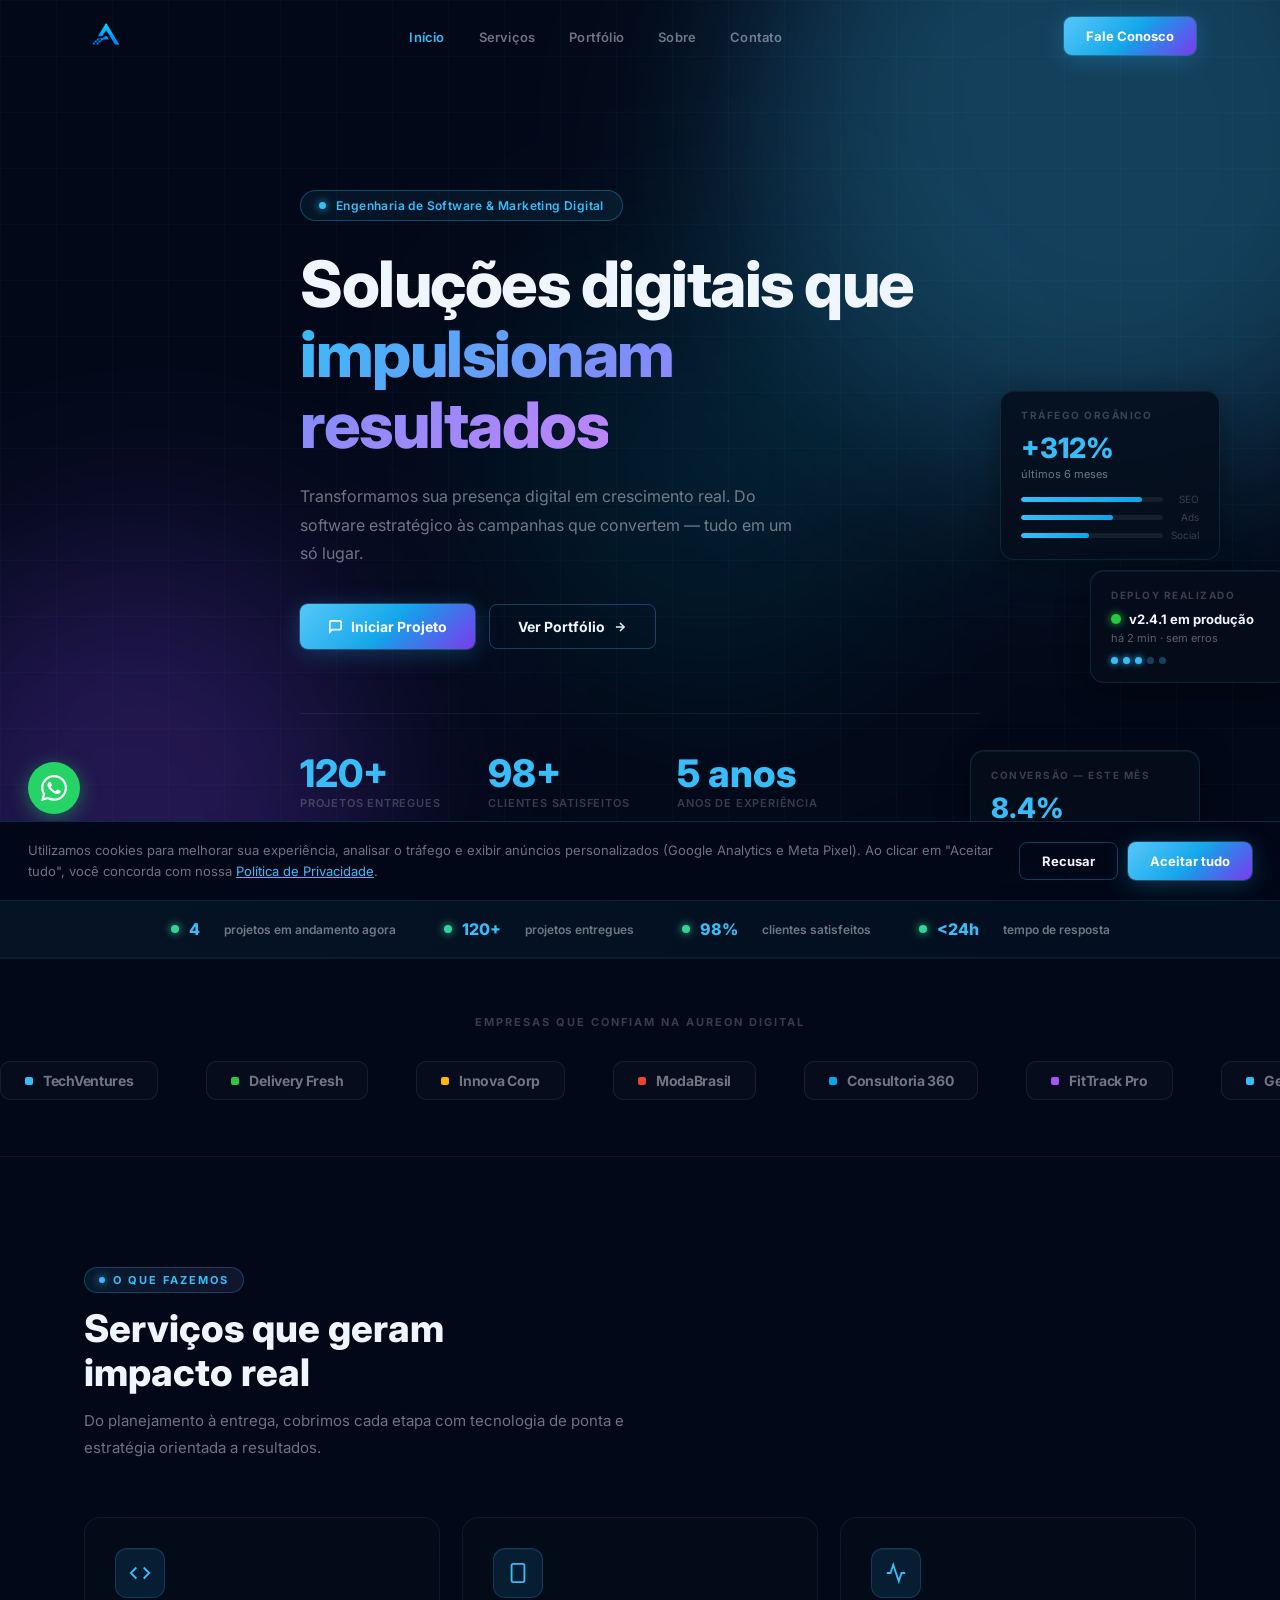
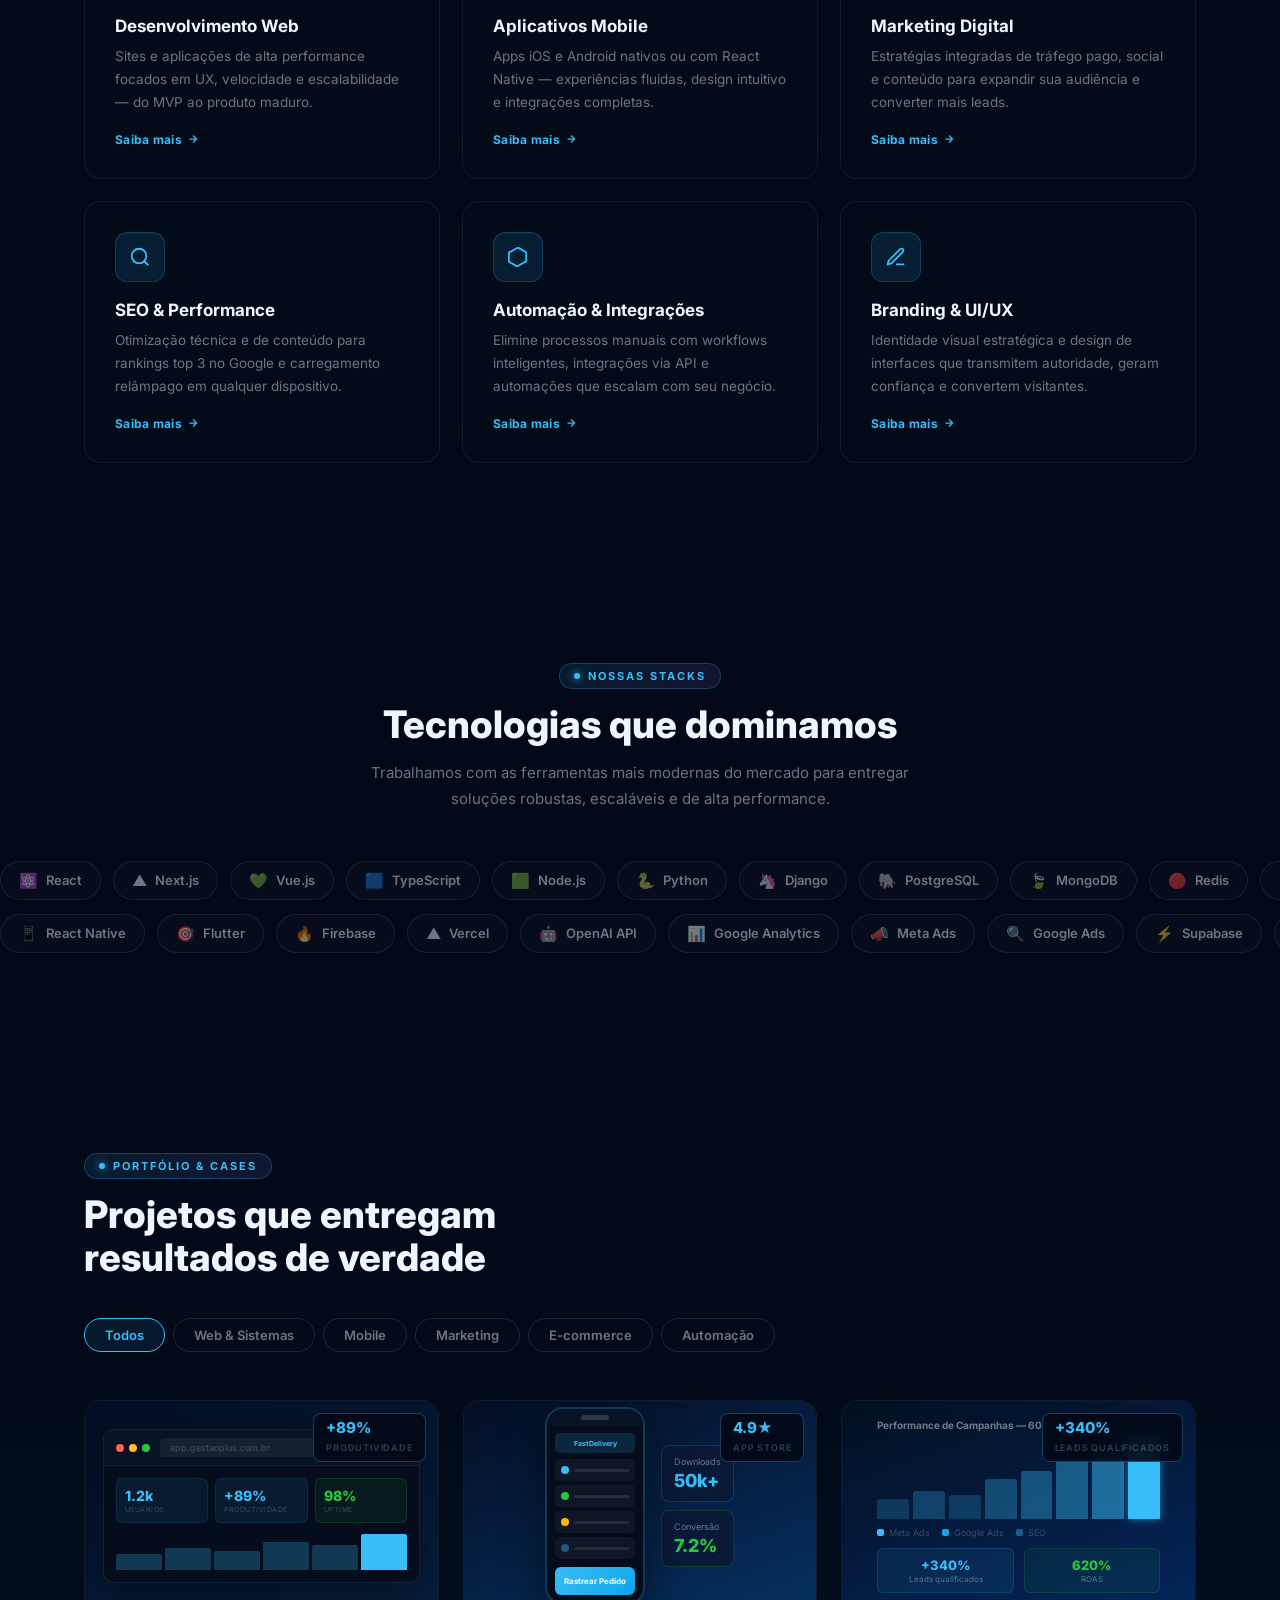
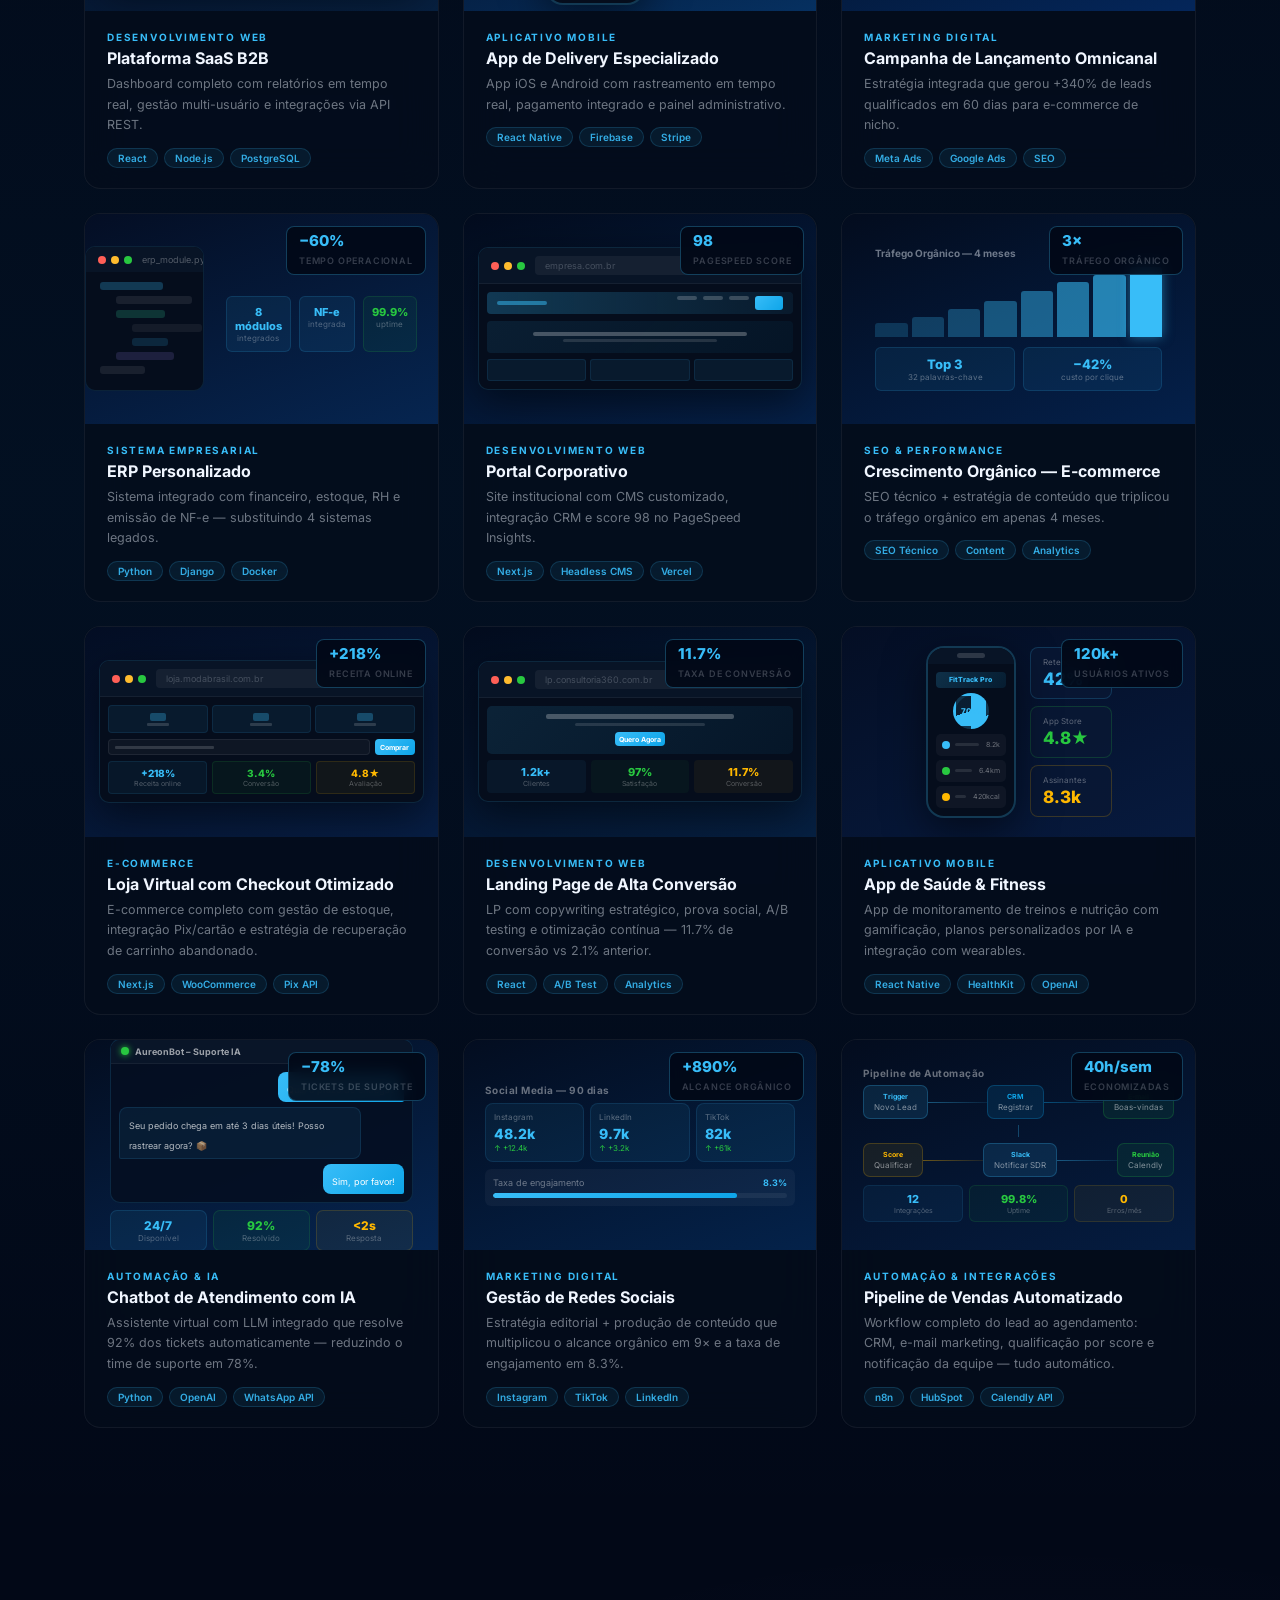
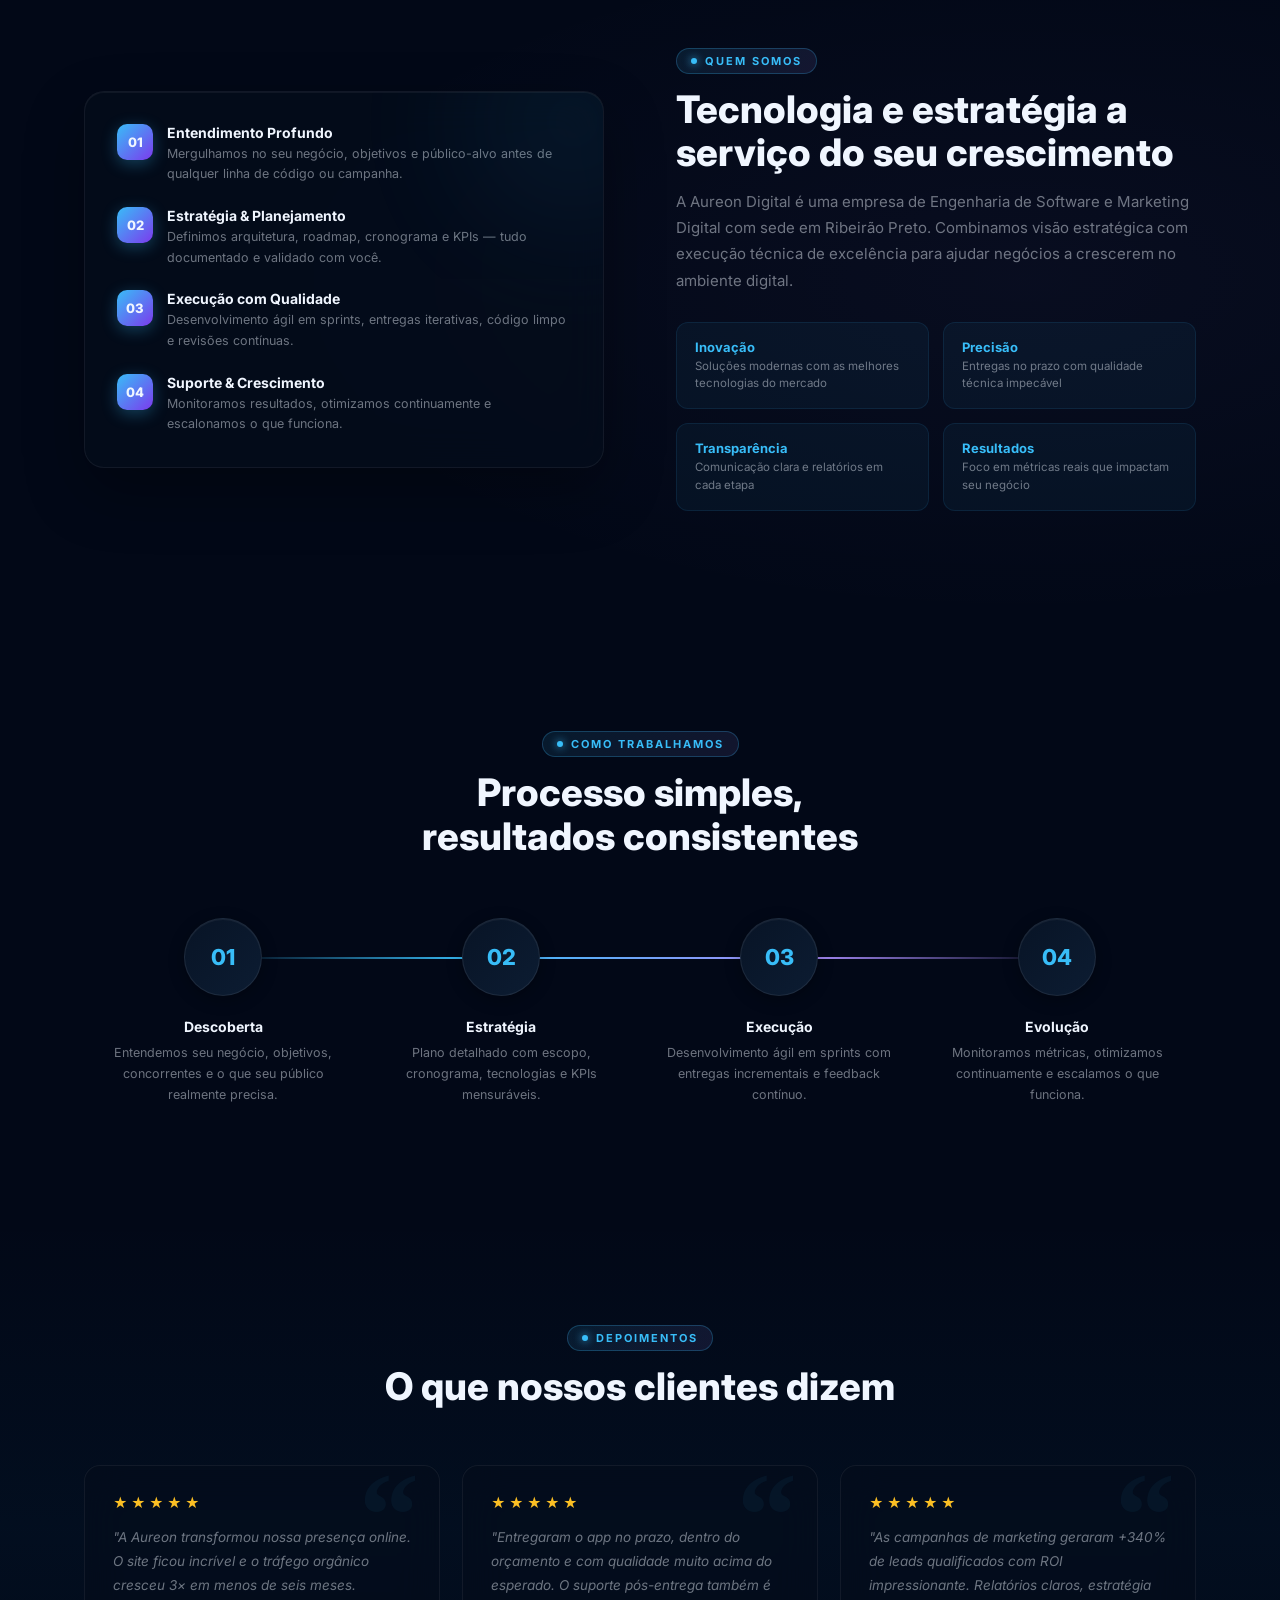
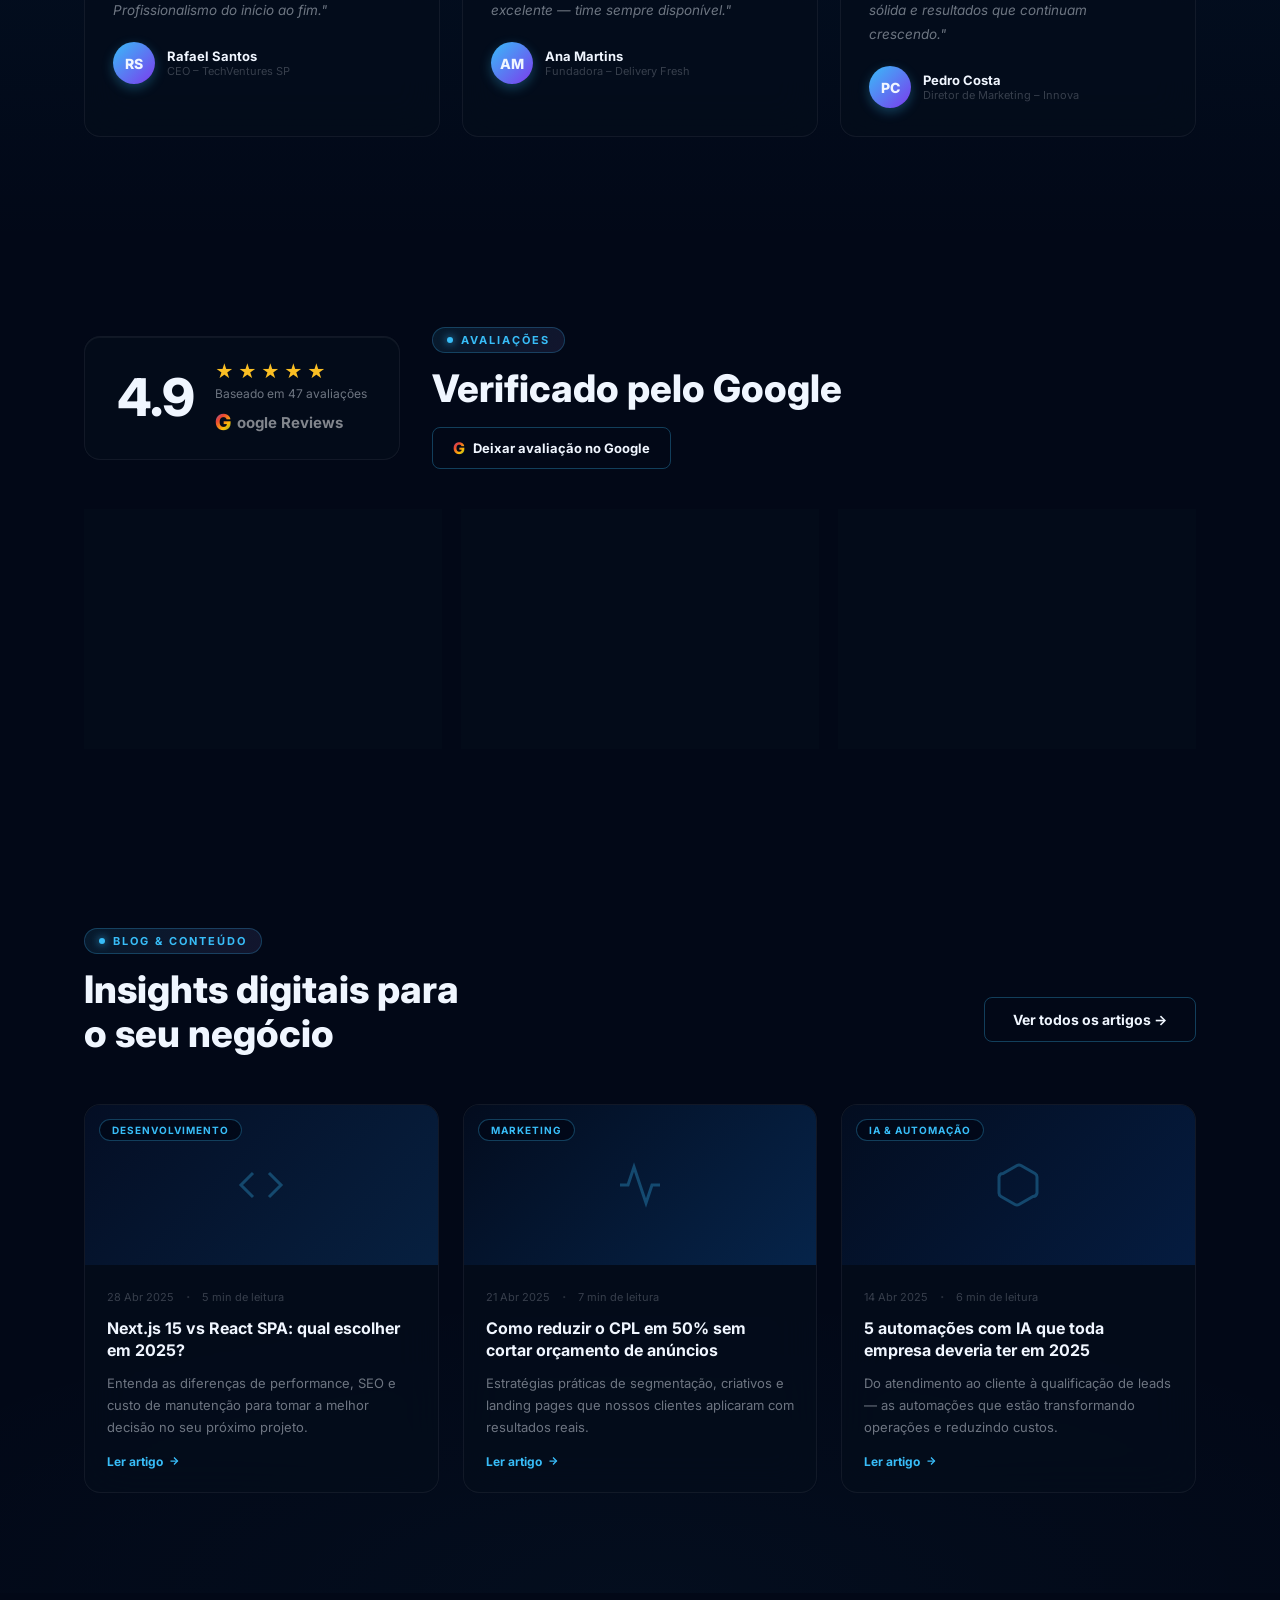
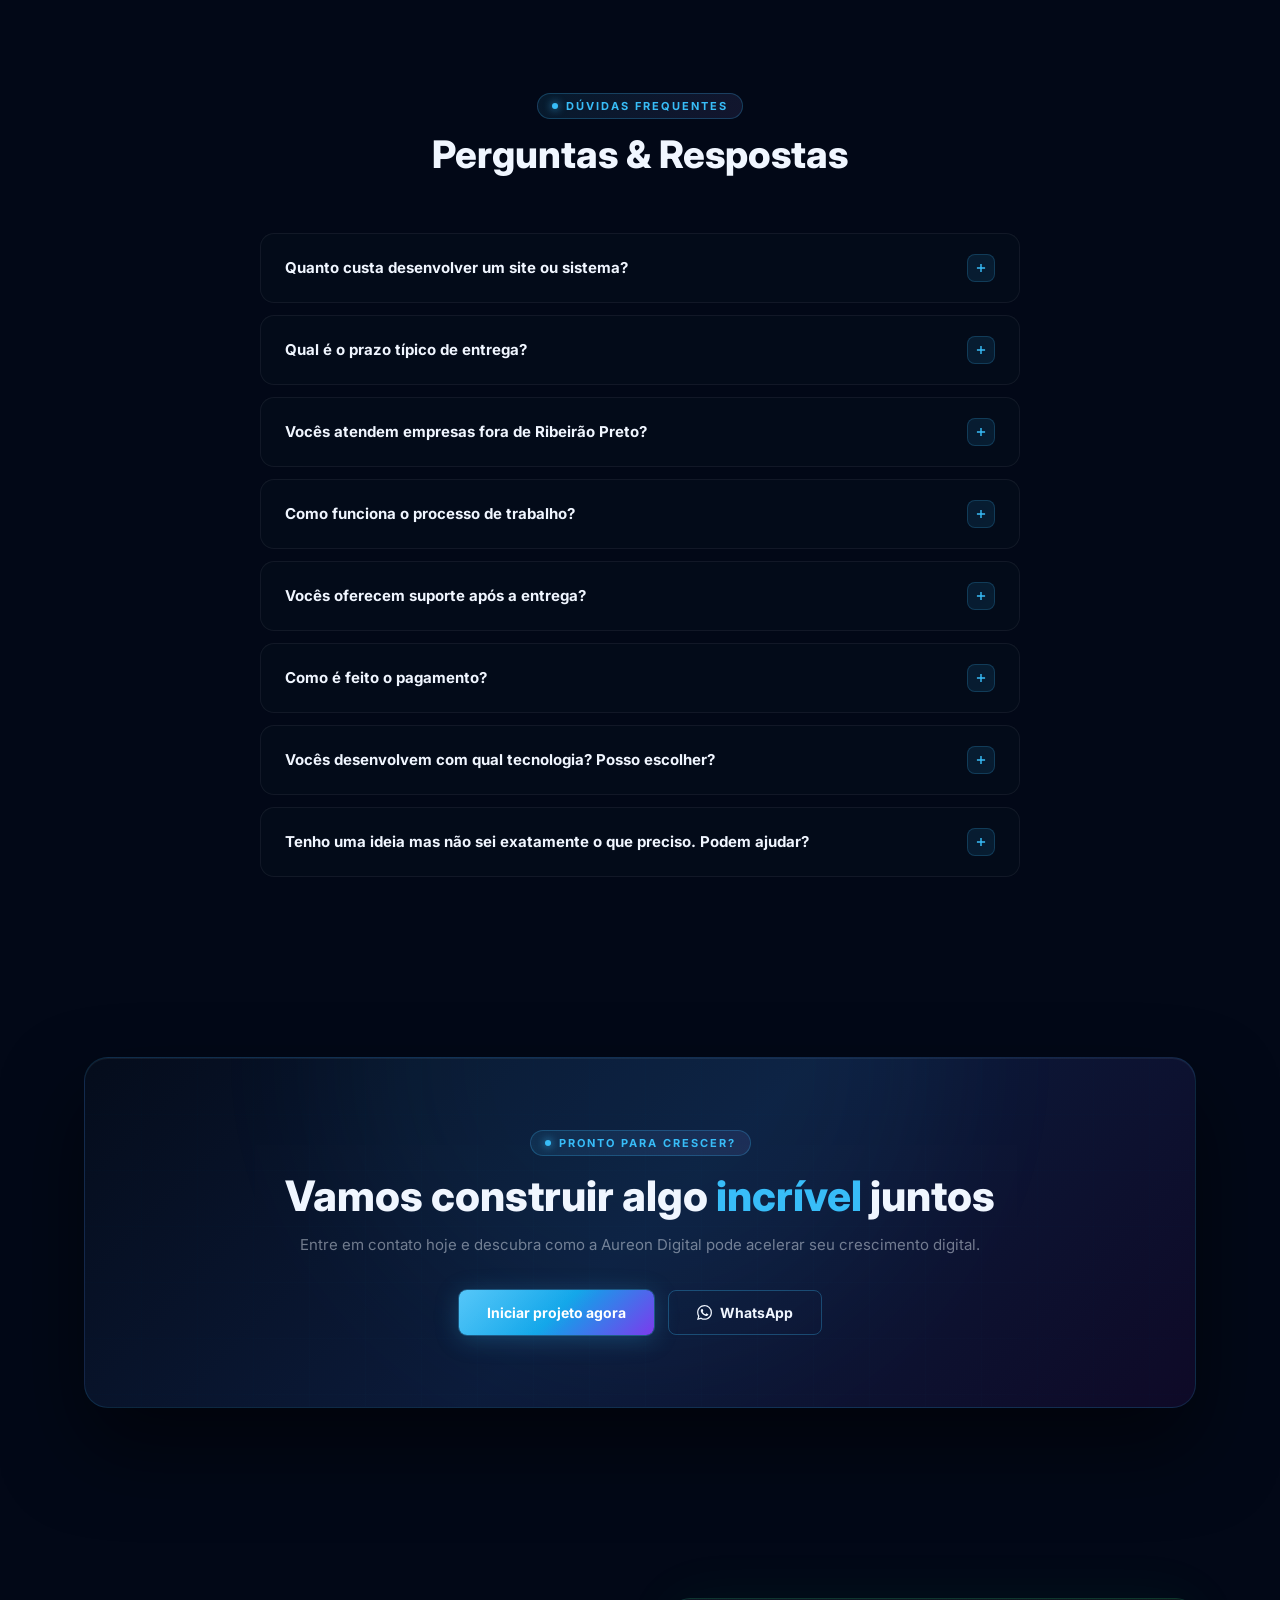
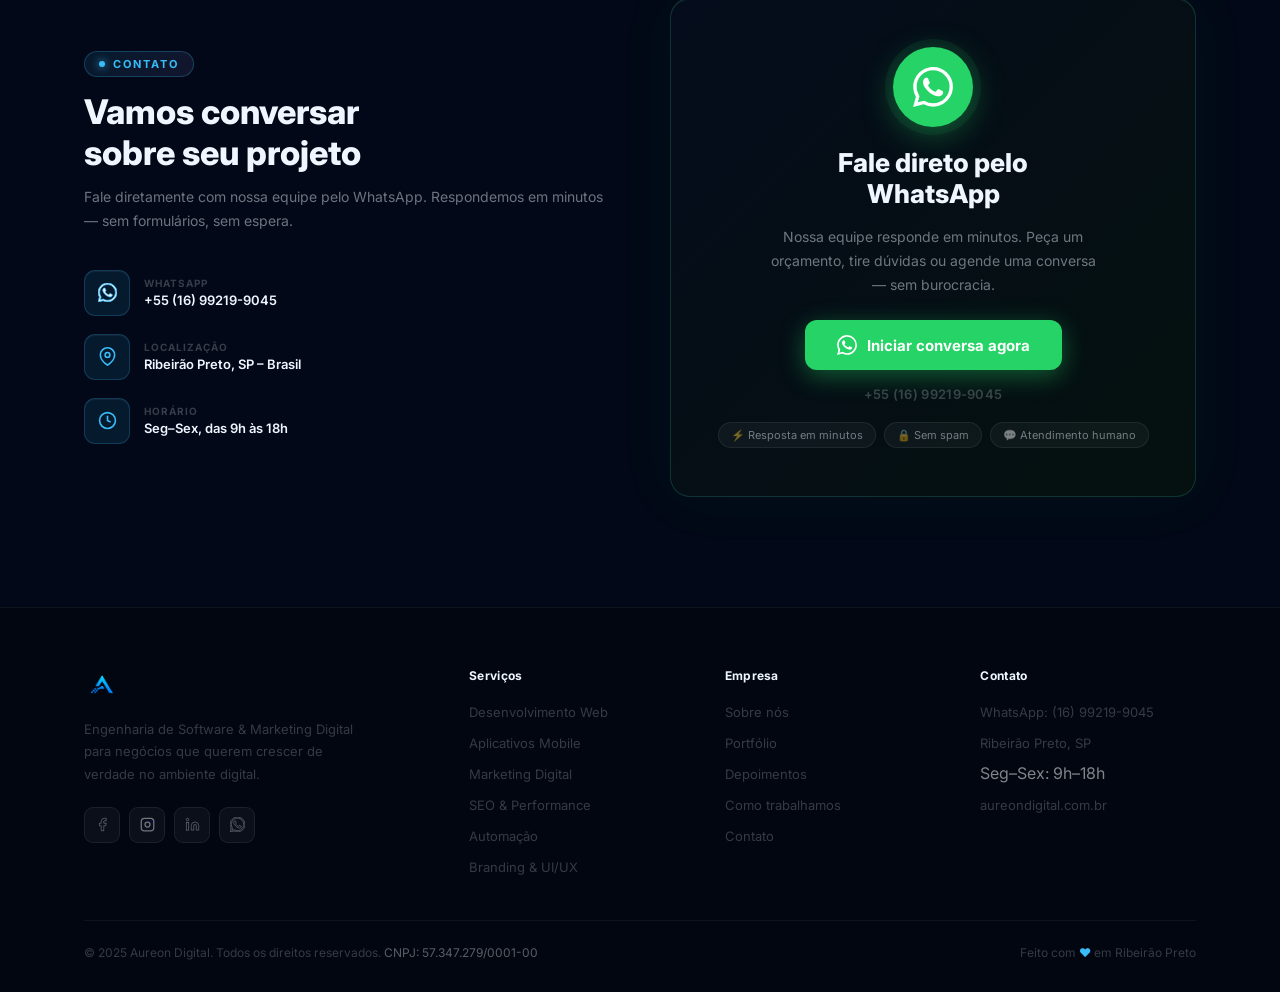
==== commit e8b59c0e: "fix: atualizar link Google Empresas com CID correto (12185270881441647784) Co-Authored-By: Claude So" ====
--- a/index.html
+++ b/index.html
@@ -71,7 +71,7 @@
       "https://www.instagram.com/aureon.digital.br/",
       "https://www.facebook.com/aureon.digital.br"
     ],
-    "hasMap": "https://maps.google.com/?cid=05317046606113053813",
+    "hasMap": "https://maps.google.com/?cid=12185270881441647784",
     "aggregateRating": {
       "@type": "AggregateRating",
       "ratingValue": "4.9",
@@ -2168,7 +2168,7 @@
           </div>
           <div class="c-item">
             <div class="c-ico"><svg viewBox="0 0 24 24" fill="none" stroke-width="2"><path d="M21 10c0 7-9 13-9 13s-9-6-9-13a9 9 0 0118 0z"/><circle cx="12" cy="10" r="3"/></svg></div>
-            <div><div class="c-lbl">Localização</div><a href="https://maps.google.com/?cid=05317046606113053813" target="_blank" rel="noopener" class="c-val">Ribeirão Preto, SP – Brasil</a></div>
+            <div><div class="c-lbl">Localização</div><a href="https://maps.google.com/?cid=12185270881441647784" target="_blank" rel="noopener" class="c-val">Ribeirão Preto, SP – Brasil</a></div>
           </div>
           <div class="c-item">
             <div class="c-ico"><svg viewBox="0 0 24 24" fill="none" stroke-width="2"><circle cx="12" cy="12" r="10"/><polyline points="12 6 12 12 16 14"/></svg></div>
@@ -2238,7 +2238,7 @@
         <h5>Contato</h5>
         <ul class="ft-links">
           <li><a href="https://wa.me/5516992199045" target="_blank" rel="noopener">WhatsApp: (16) 99219-9045</a></li>
-          <li><a href="https://maps.google.com/?cid=05317046606113053813" target="_blank" rel="noopener">Ribeirão Preto, SP</a></li>
+          <li><a href="https://maps.google.com/?cid=12185270881441647784" target="_blank" rel="noopener">Ribeirão Preto, SP</a></li>
           <li><span style="color:rgba(255,255,255,.5)">Seg–Sex: 9h–18h</span></li>
           <li><a href="https://aureondigital.com.br">aureondigital.com.br</a></li>
         </ul>
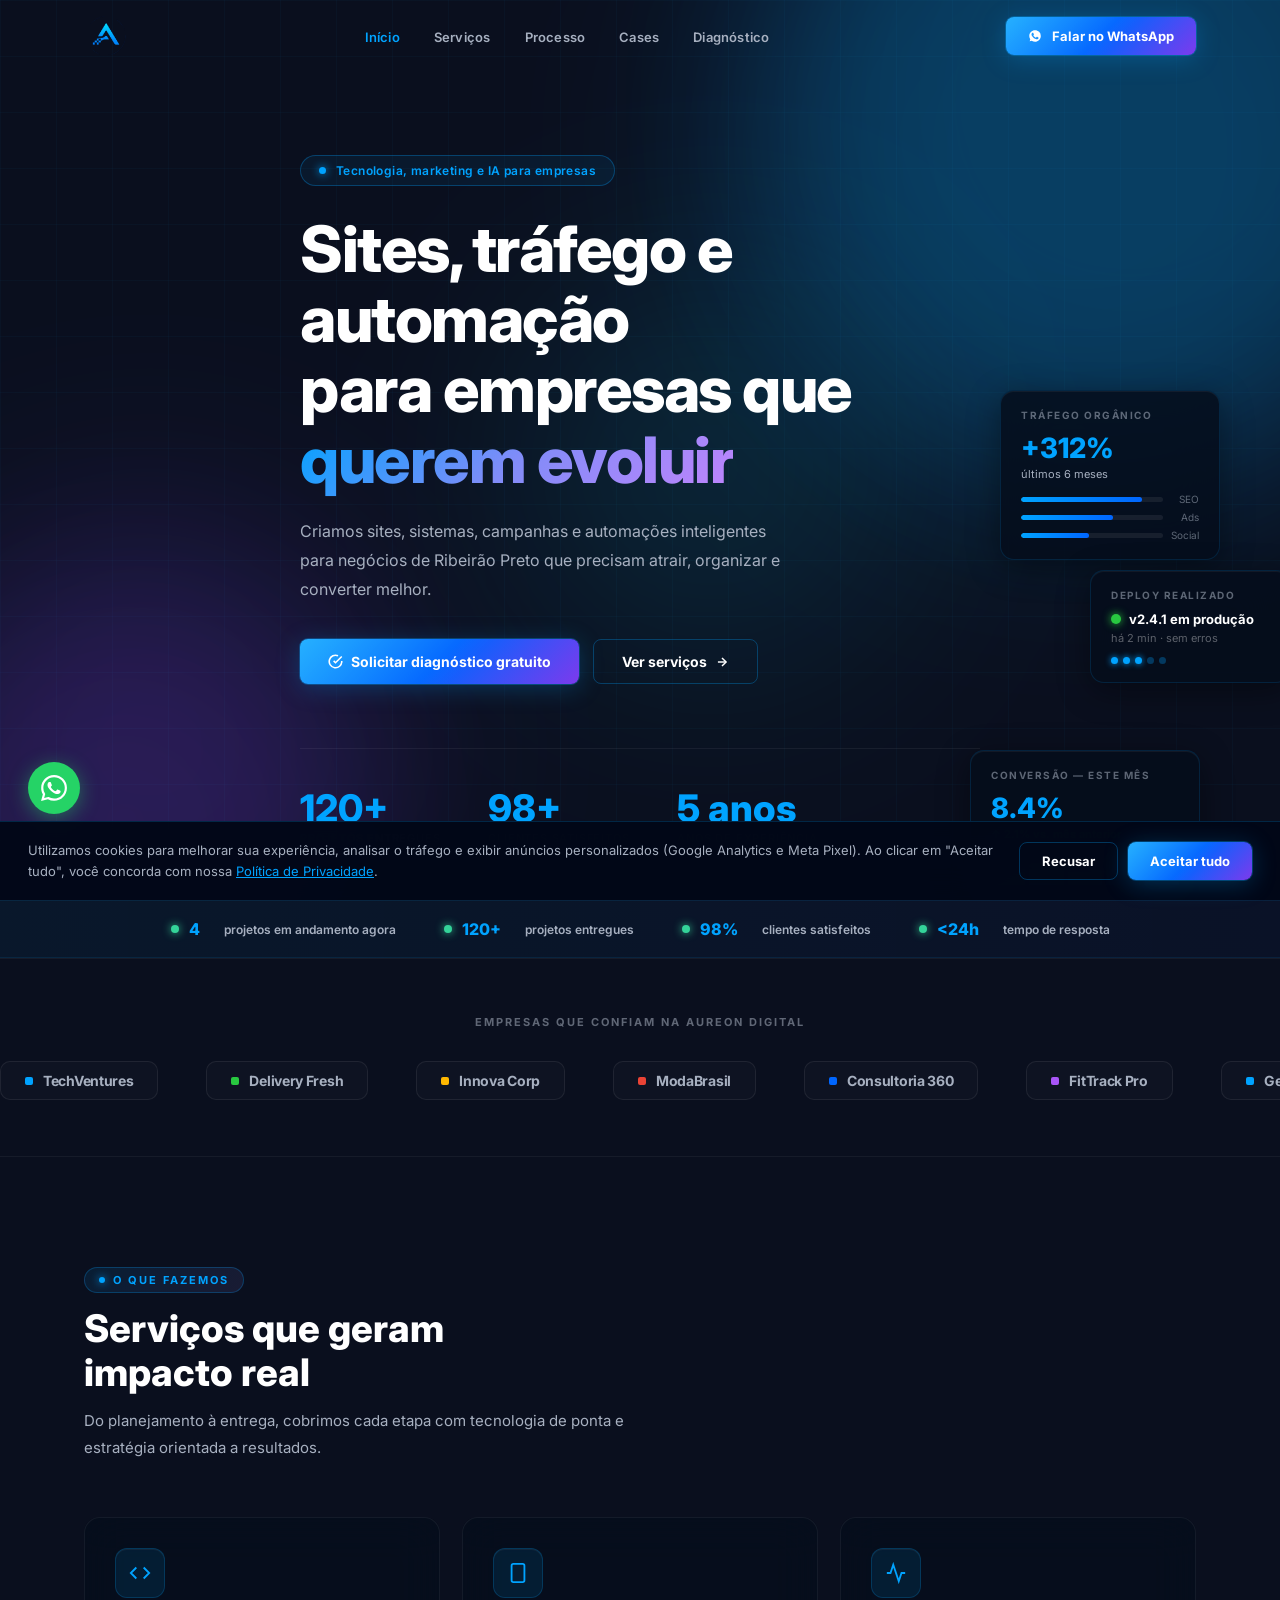
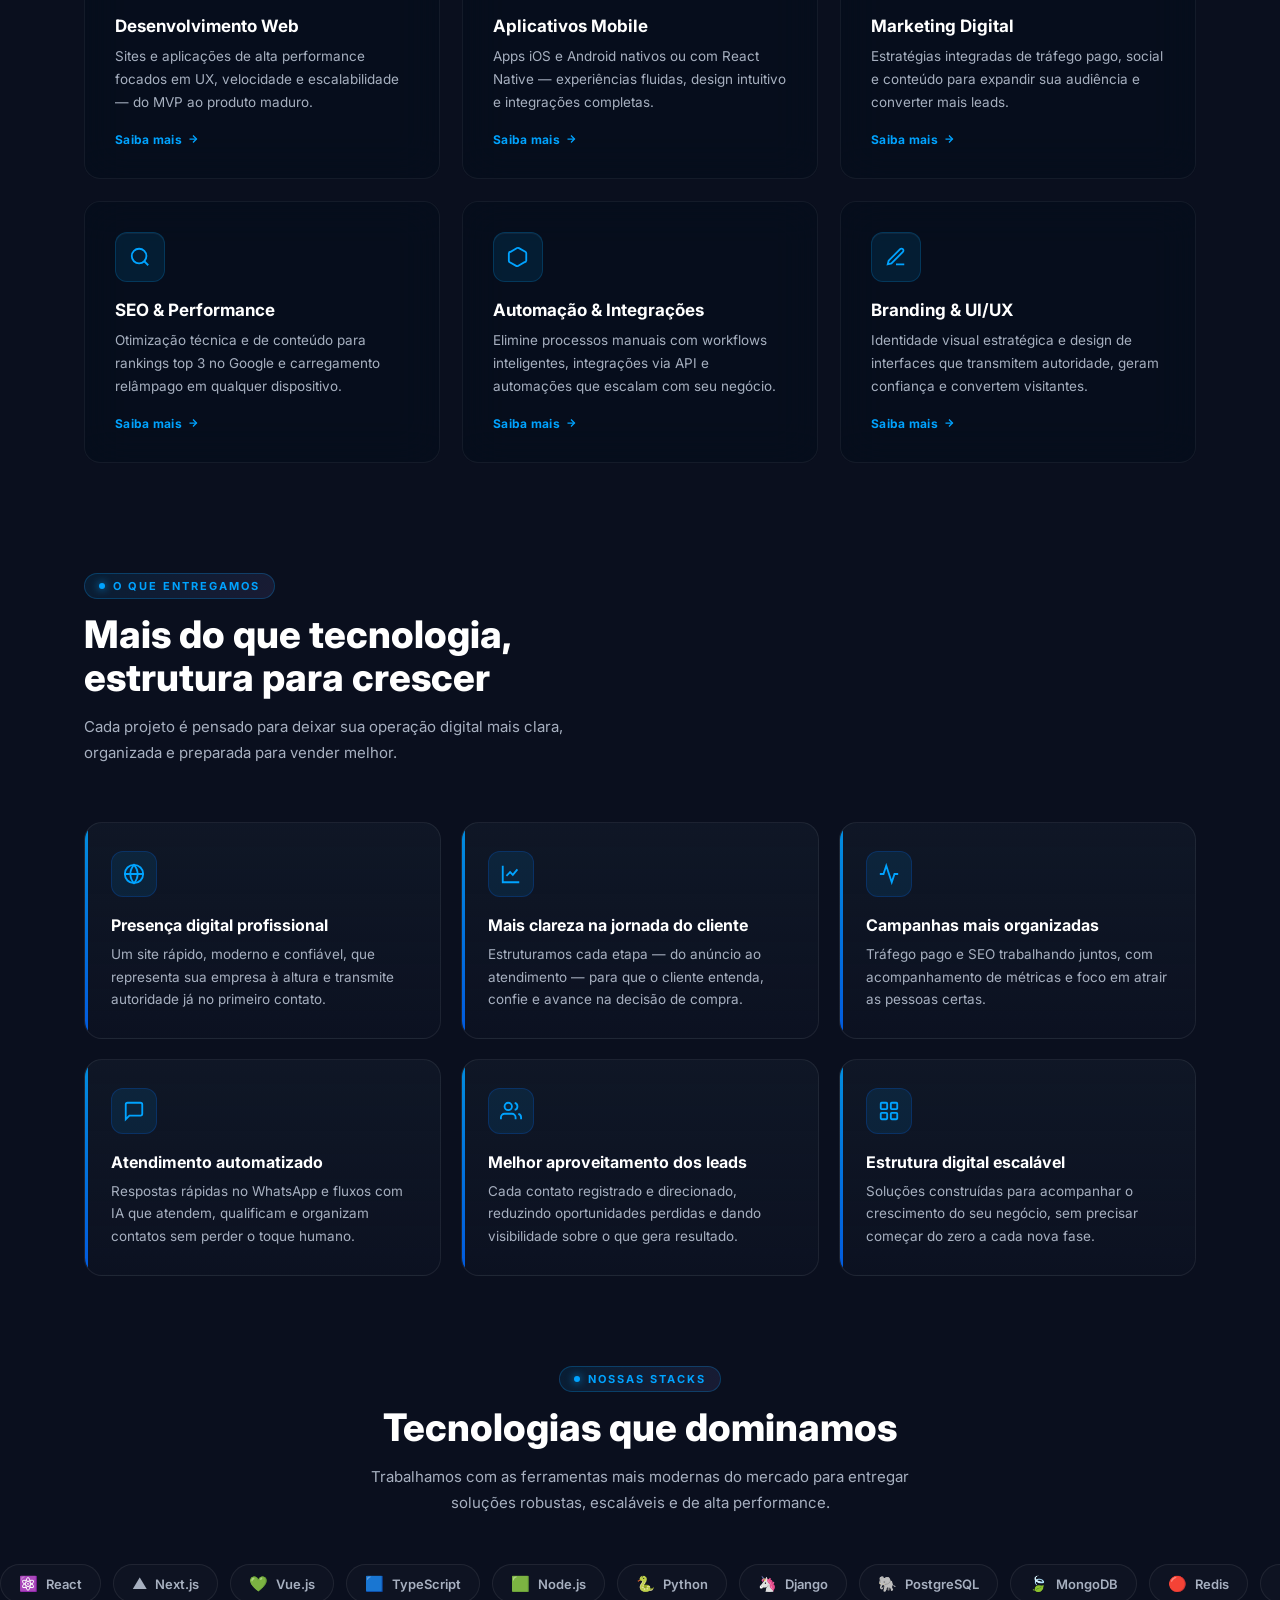
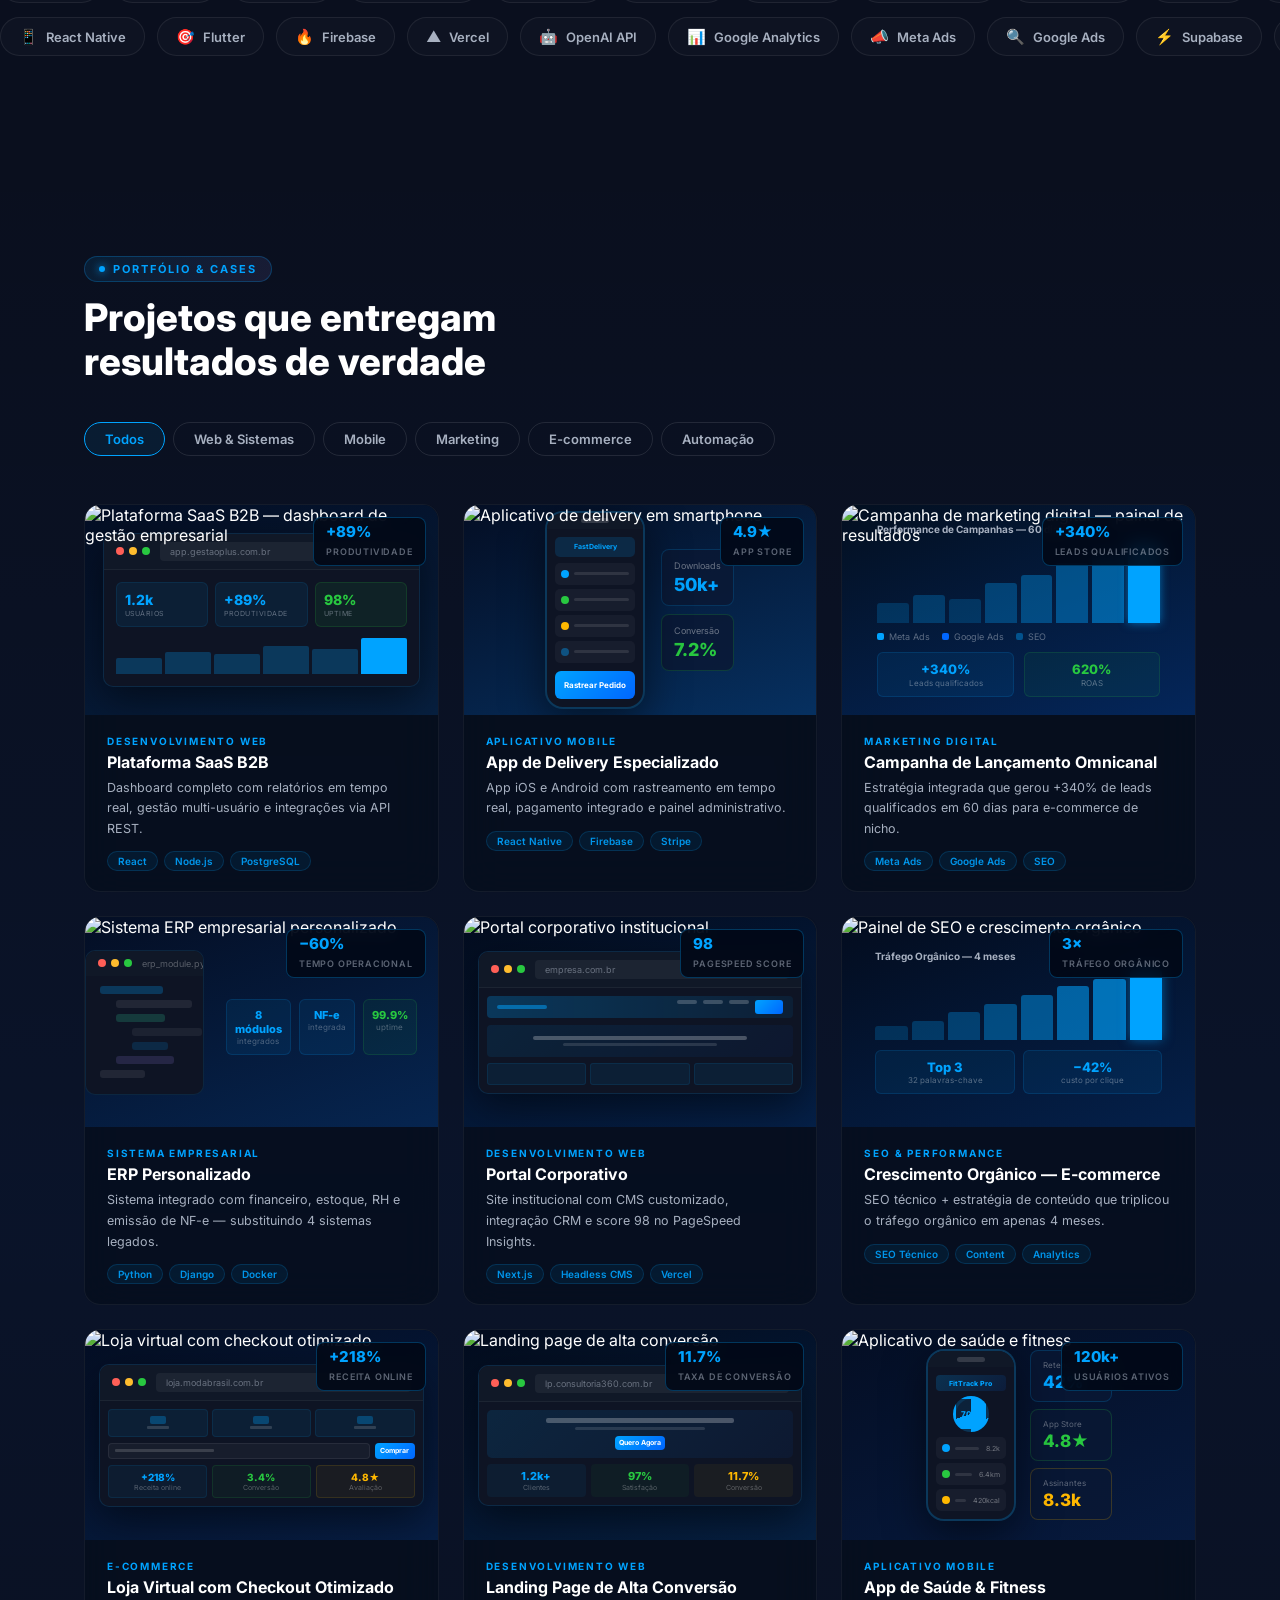
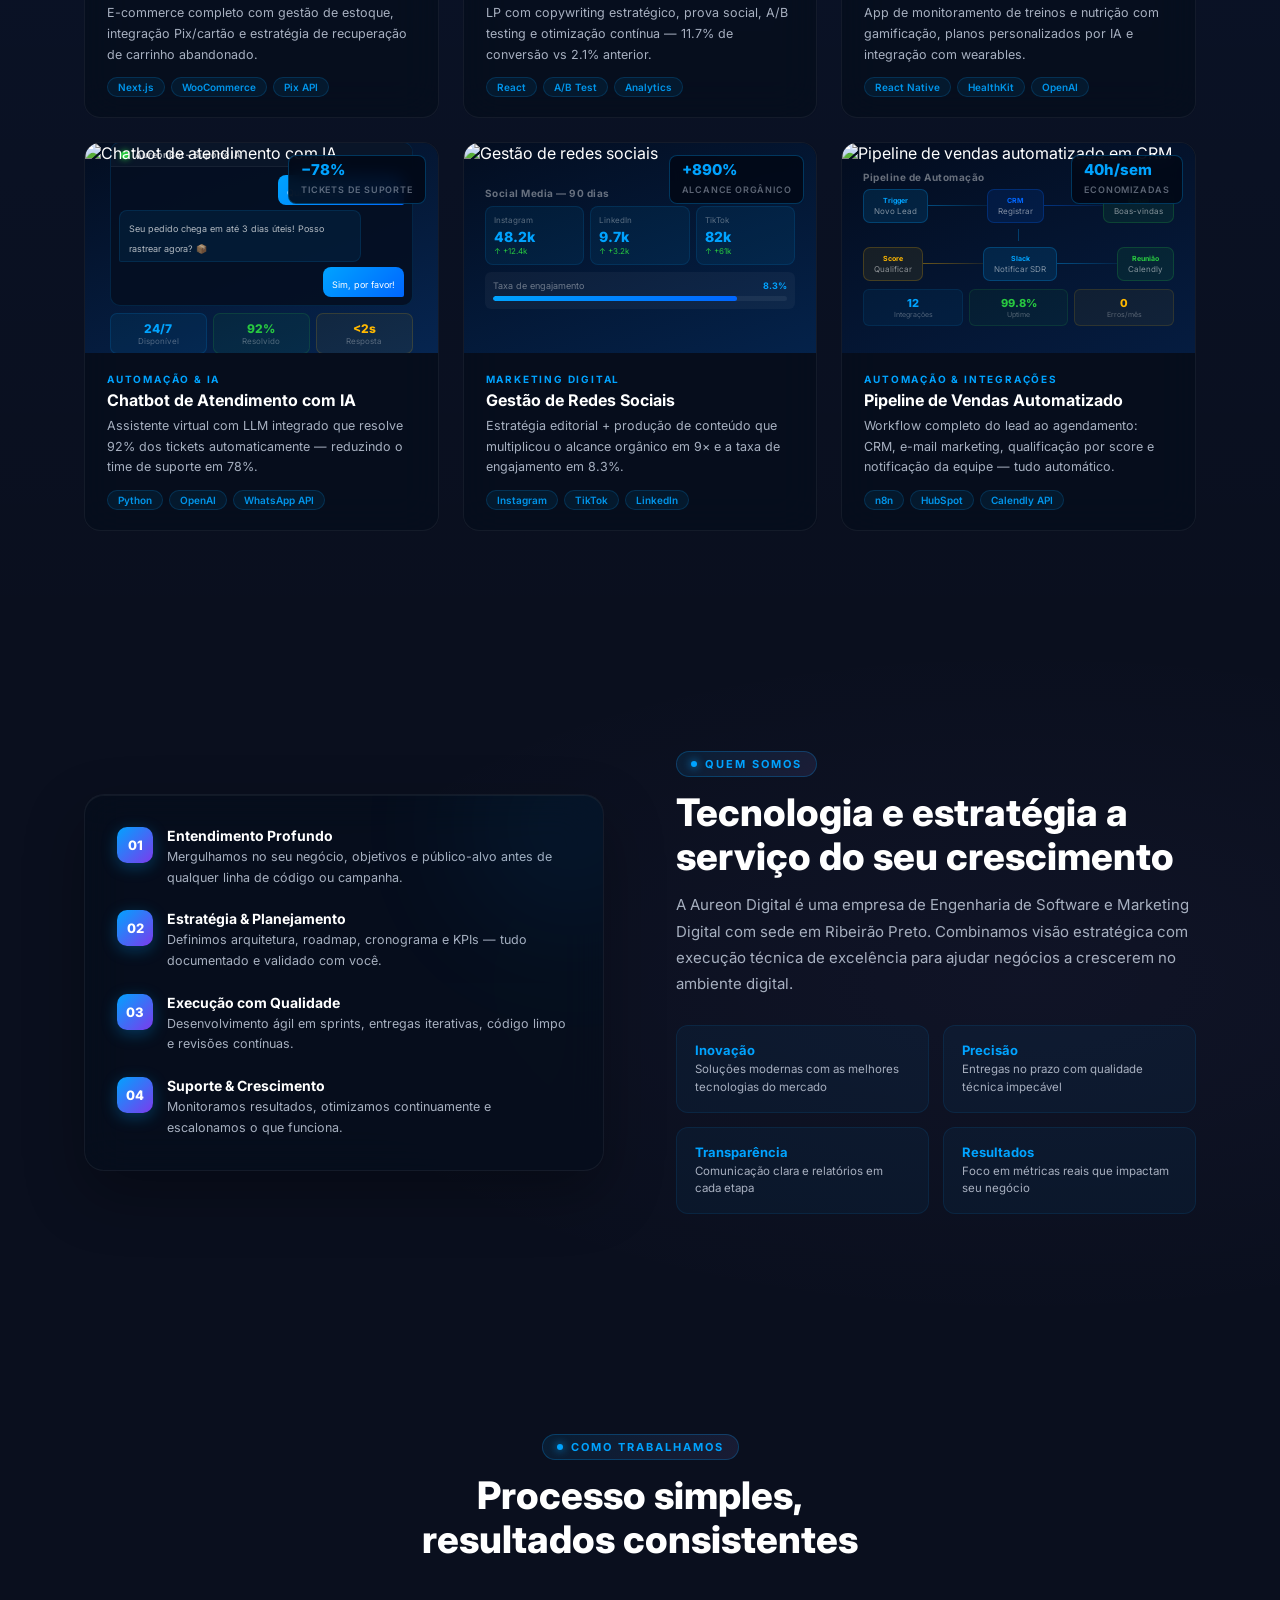
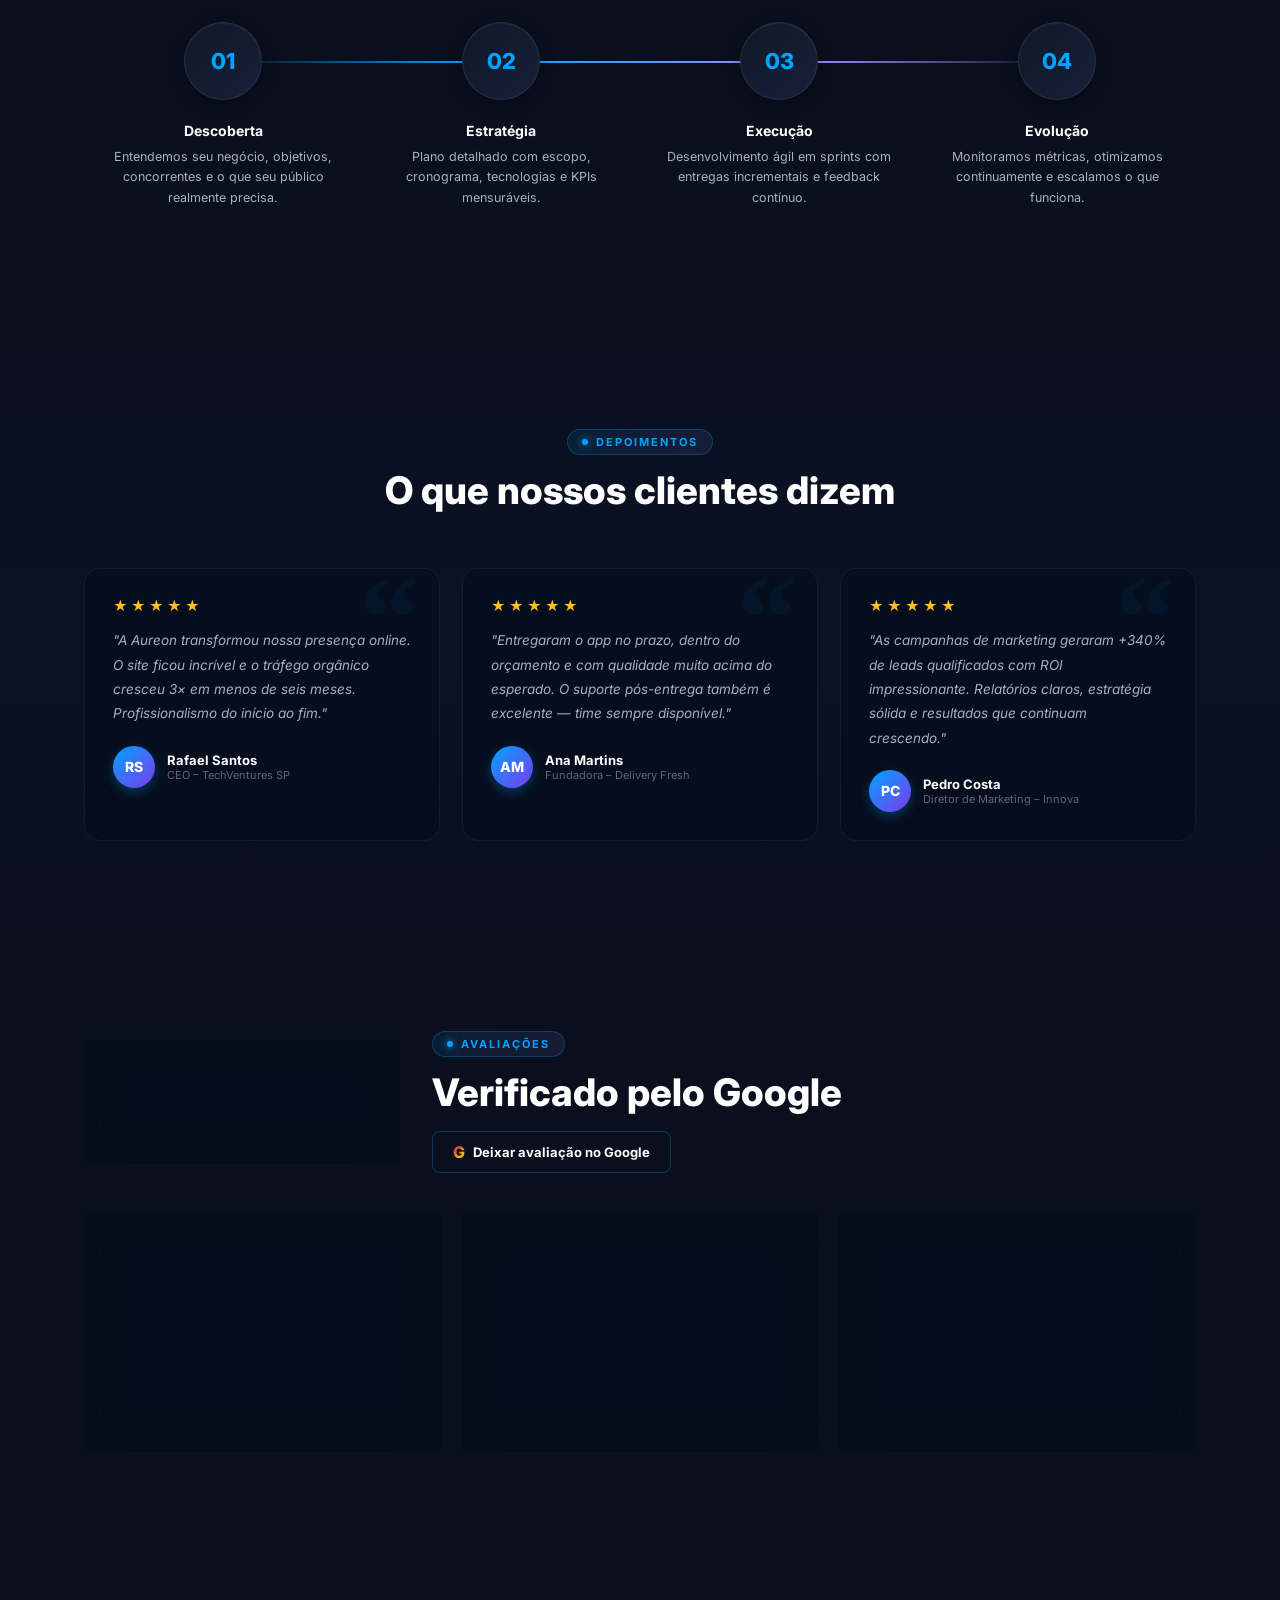
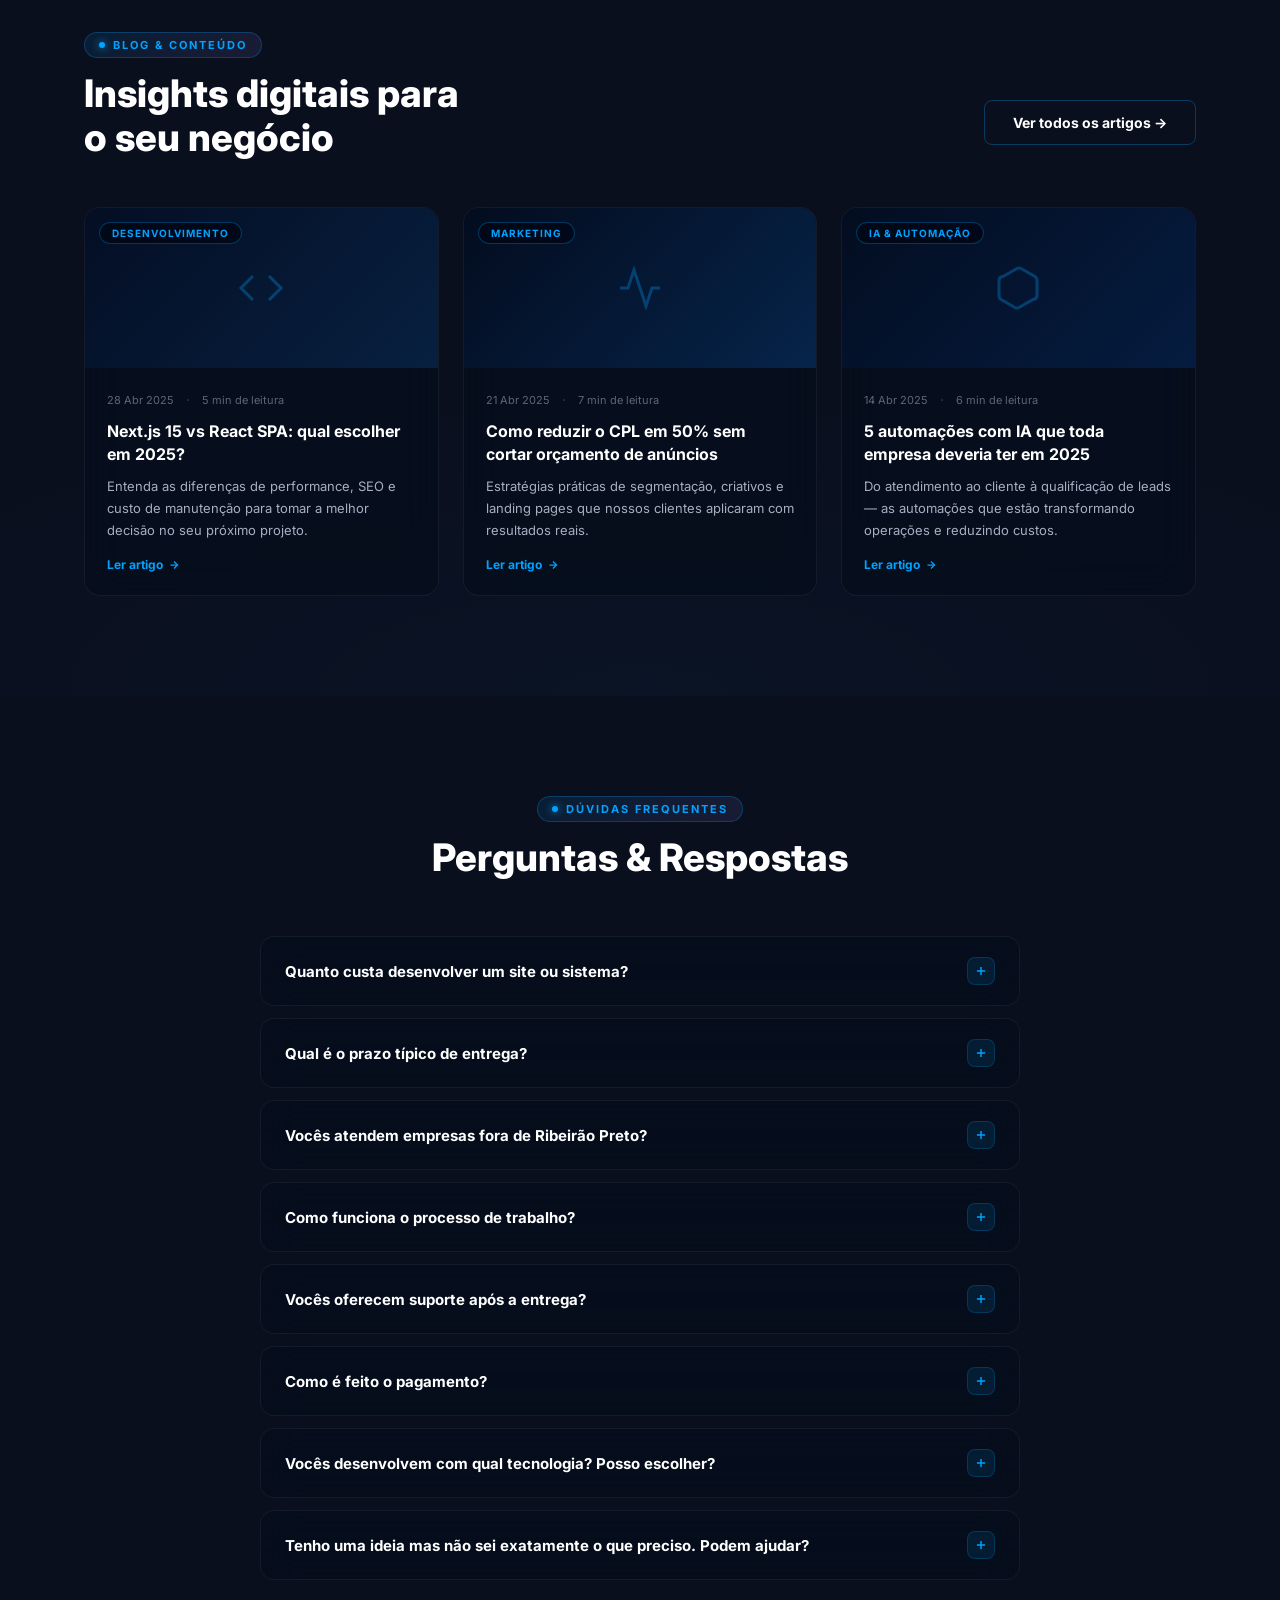
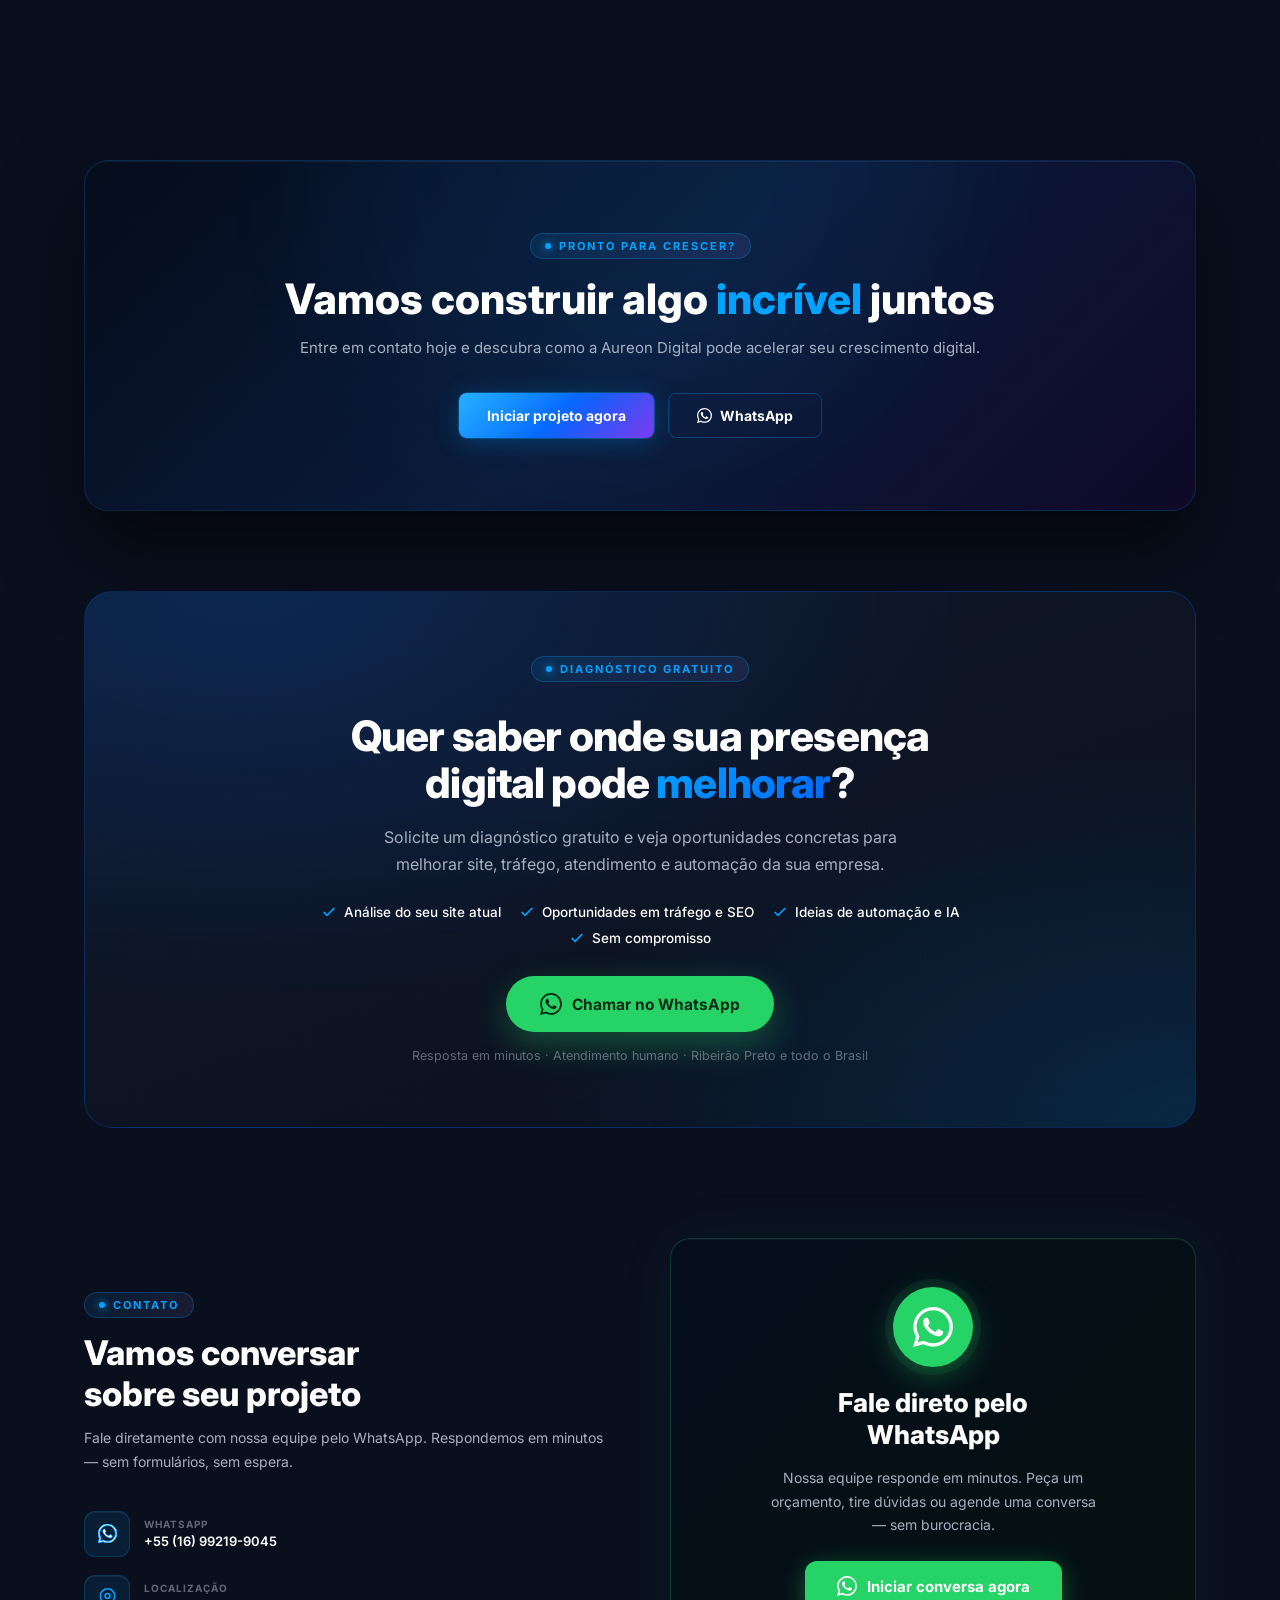
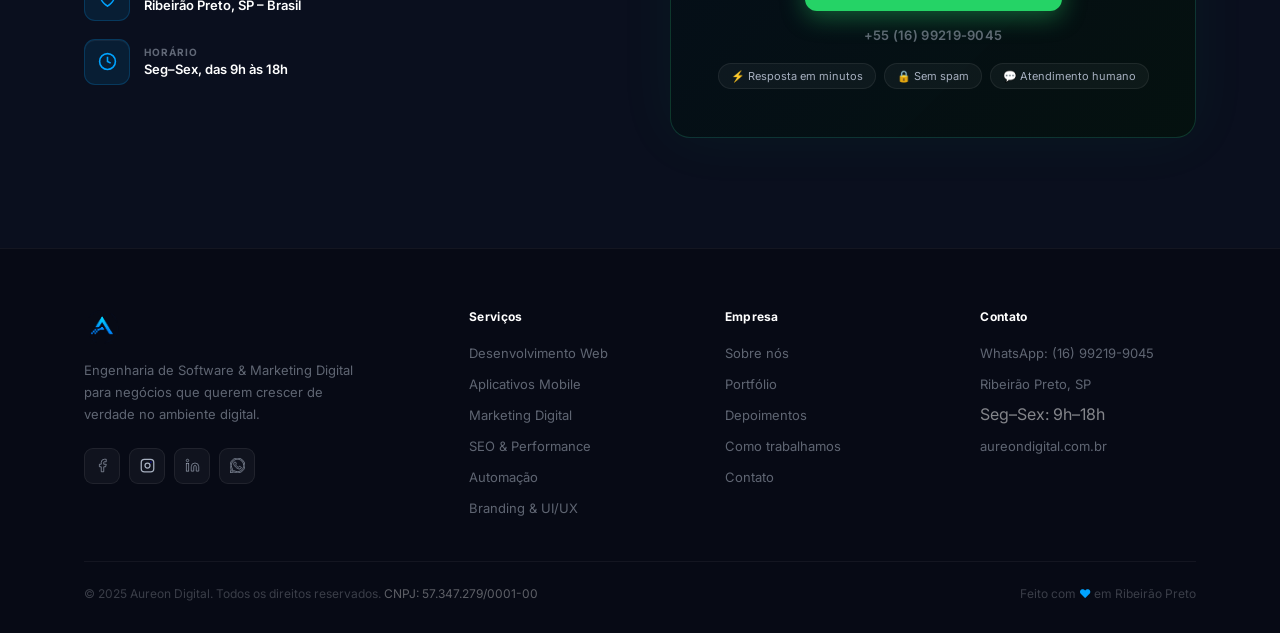
==== commit 68dd0aaa: "feat: imagens reais geradas por IA em todos os 12 cases do portfolio - 12 mockups realistas (foto de" ====
--- a/index.html
+++ b/index.html
@@ -3,8 +3,8 @@
 <head>
   <meta charset="UTF-8" />
   <meta name="viewport" content="width=device-width, initial-scale=1.0" />
-  <title>Aureon Digital – Engenharia de Software & Marketing Digital</title>
-  <meta name="description" content="Agência de Engenharia de Software e Marketing Digital em Ribeirão Preto. Desenvolvemos sites, sistemas, apps e estratégias digitais que geram resultados reais." />
+  <title>Aureon Digital – Sites, Marketing Digital e Automação em Ribeirão Preto</title>
+  <meta name="description" content="Criação de sites, tráfego pago, SEO, automação de atendimento e IA para empresas em Ribeirão Preto. Solicite um diagnóstico digital gratuito com a Aureon Digital." />
 
   <!-- Canonical -->
   <link rel="canonical" href="https://aureondigital.com.br/" />
@@ -169,44 +169,44 @@
   <style>
     *, *::before, *::after { box-sizing: border-box; margin: 0; padding: 0; }
     :root {
-      --bg:           #020817;
-      --surface-1:    #050d1c;
-      --surface-2:    #081426;
-      --surface-3:    #0c1c32;
-      --border:       rgba(255,255,255,0.06);
-      --border-blue:  rgba(14,165,233,0.2);
-      --border-hover: rgba(14,165,233,0.5);
-      --primary:      #38BDF8;
-      --primary-dark: #0EA5E9;
-      --primary-deep: #0284C7;
-      --primary-dim:  rgba(56,189,248,0.1);
-      --primary-glow: rgba(56,189,248,0.2);
+      --bg:           #0A0F1E;
+      --surface-1:    #0E1424;
+      --surface-2:    #101827;
+      --surface-3:    #16203a;
+      --border:       rgba(255,255,255,0.07);
+      --border-blue:  rgba(0,102,255,0.22);
+      --border-hover: rgba(0,163,255,0.55);
+      --primary:      #00A3FF;
+      --primary-dark: #0066FF;
+      --primary-deep: #0052CC;
+      --primary-dim:  rgba(0,163,255,0.1);
+      --primary-glow: rgba(0,163,255,0.22);
       --purple:       #A78BFA;
       --purple-dim:   rgba(167,139,250,0.1);
       --green:        #34D399;
       --amber:        #FBBF24;
-      --text:         #F0F6FF;
-      --muted:        rgba(240,246,255,0.45);
-      --dim:          rgba(240,246,255,0.22);
-      --blue-primary: #38BDF8;
-      --blue-dark:    #020817;
-      --blue-support: #0EA5E9;
-      --white:        #F0F6FF;
-      --navy-card:    #050d1c;
-      --navy-border:  rgba(255,255,255,0.06);
+      --text:         #FFFFFF;
+      --muted:        #A7B0C0;
+      --dim:          rgba(167,176,192,0.55);
+      --blue-primary: #00A3FF;
+      --blue-dark:    #0A0F1E;
+      --blue-support: #0066FF;
+      --white:        #FFFFFF;
+      --navy-card:    #101827;
+      --navy-border:  rgba(255,255,255,0.07);
     }
     html { scroll-behavior: smooth; }
     body { font-family: 'Inter', 'Montserrat', sans-serif; background: var(--bg); color: var(--text); overflow-x: hidden; }
     ::-webkit-scrollbar { width: 4px; }
     ::-webkit-scrollbar-track { background: var(--bg); }
     ::-webkit-scrollbar-thumb { background: linear-gradient(180deg, var(--primary), var(--purple)); border-radius: 2px; }
-    ::selection { background: rgba(56,189,248,0.25); color: var(--text); }
+    ::selection { background: rgba(0,163,255,0.25); color: var(--text); }
 
     /* ── UTILS ── */
     .container { max-width: 1160px; margin: 0 auto; padding: 0 24px; }
     .eyebrow {
-      background: linear-gradient(135deg, rgba(56,189,248,0.1), rgba(167,139,250,0.1));
-      border: 1px solid rgba(56,189,248,0.25);
+      background: linear-gradient(135deg, rgba(0,163,255,0.1), rgba(167,139,250,0.1));
+      border: 1px solid rgba(0,163,255,0.25);
       border-radius: 100px; padding: 5px 14px;
       color: var(--primary); font-size: 11px; font-weight: 700; letter-spacing: 2px;
       text-transform: uppercase; margin-bottom: 14px;
@@ -226,9 +226,9 @@
       cursor: pointer; text-decoration: none; border: none; transition: all .25s;
     }
     .btn-primary {
-      background: linear-gradient(135deg, #38BDF8 0%, #0EA5E9 50%, #7C3AED 100%);
+      background: linear-gradient(135deg, #00A3FF 0%, #0066FF 50%, #7C3AED 100%);
       color: #fff;
-      box-shadow: 0 0 0 1px rgba(56,189,248,0.3), 0 4px 24px rgba(56,189,248,0.25);
+      box-shadow: 0 0 0 1px rgba(0,163,255,0.3), 0 4px 24px rgba(0,163,255,0.25);
       position: relative; overflow: hidden;
     }
     .btn-primary::before {
@@ -238,20 +238,20 @@
     }
     .btn-primary:hover {
       transform: translateY(-2px);
-      box-shadow: 0 0 0 1px rgba(56,189,248,0.5), 0 8px 40px rgba(56,189,248,0.4);
+      box-shadow: 0 0 0 1px rgba(0,163,255,0.5), 0 8px 40px rgba(0,163,255,0.4);
     }
     .btn-ghost {
       background: transparent; color: var(--text);
-      border: 1.5px solid rgba(56,189,248,0.3);
-    }
-    .btn-ghost:hover { border-color: var(--primary); background: rgba(56,189,248,0.08); transform: translateY(-2px); }
+      border: 1.5px solid rgba(0,163,255,0.3);
+    }
+    .btn-ghost:hover { border-color: var(--primary); background: rgba(0,163,255,0.08); transform: translateY(-2px); }
 
     /* ── GRID BG ── */
     .grid-bg {
       position: absolute; inset: 0; pointer-events: none;
       background-image:
-        linear-gradient(rgba(56,189,248,0.03) 1px, transparent 1px),
-        linear-gradient(90deg, rgba(56,189,248,0.03) 1px, transparent 1px);
+        linear-gradient(rgba(0,163,255,0.03) 1px, transparent 1px),
+        linear-gradient(90deg, rgba(0,163,255,0.03) 1px, transparent 1px);
       background-size: 56px 56px;
     }
     .orb {
@@ -260,7 +260,7 @@
     }
     /* Aurora orbs */
     .aurora-orb { position: absolute; border-radius: 50%; filter: blur(100px); mix-blend-mode: screen; pointer-events: none; }
-    .aurora-1 { width: 700px; height: 700px; background: rgba(56,189,248,0.18); top: -200px; right: -150px; animation: aurora 14s ease-in-out infinite; }
+    .aurora-1 { width: 700px; height: 700px; background: rgba(0,163,255,0.18); top: -200px; right: -150px; animation: aurora 14s ease-in-out infinite; }
     .aurora-2 { width: 500px; height: 500px; background: rgba(124,58,237,0.14); bottom: -100px; left: -100px; animation: aurora 18s ease-in-out infinite reverse; }
     .aurora-3 { width: 400px; height: 400px; background: rgba(6,182,212,0.12); top: 30%; left: 40%; animation: aurora 22s ease-in-out infinite 4s; }
     @keyframes aurora { 0%,100%{transform:scale(1) translate(0,0)} 33%{transform:scale(1.1) translate(-20px,10px)} 66%{transform:scale(.95) translate(15px,-8px)} }
@@ -276,7 +276,7 @@
       background: rgba(2,8,23,0.85);
       backdrop-filter: blur(24px) saturate(180%); -webkit-backdrop-filter: blur(24px) saturate(180%);
       border-bottom: 1px solid rgba(255,255,255,0.06);
-      box-shadow: 0 1px 0 rgba(56,189,248,0.1);
+      box-shadow: 0 1px 0 rgba(0,163,255,0.1);
     }
     .nav-wrap { display: flex; align-items: center; justify-content: space-between; }
 
@@ -312,7 +312,7 @@
       .nav-menu.open {
         display: flex; flex-direction: column; align-items: flex-start; gap: 18px;
         position: absolute; top: 100%; left: 0; right: 0;
-        background: rgba(2,8,23,0.98); border-bottom: 1px solid rgba(56,189,248,0.12);
+        background: rgba(2,8,23,0.98); border-bottom: 1px solid rgba(0,163,255,0.12);
         padding: 24px; z-index: 999;
         backdrop-filter: blur(20px); -webkit-backdrop-filter: blur(20px);
       }
@@ -326,13 +326,13 @@
       position: relative; min-height: 100vh;
       display: flex; align-items: center; overflow: hidden; padding-top: 100px;
     }
-    .hero-orb1 { width: 700px; height: 700px; background: #38BDF8; top: -250px; right: -200px; }
+    .hero-orb1 { width: 700px; height: 700px; background: #00A3FF; top: -250px; right: -200px; }
     .hero-orb2 { width: 450px; height: 450px; background: #7C3AED; bottom: -150px; left: -100px; }
     .hero-body { position: relative; z-index: 2; max-width: 680px; }
     .hero-pill {
       display: inline-flex; align-items: center; gap: 10px;
       padding: 7px 18px; border-radius: 100px;
-      border: 1px solid rgba(56,189,248,0.3); background: rgba(56,189,248,0.07);
+      border: 1px solid rgba(0,163,255,0.3); background: rgba(0,163,255,0.07);
       font-size: 12px; font-weight: 600; color: var(--primary);
       margin-bottom: 28px; letter-spacing: .4px;
     }
@@ -344,7 +344,7 @@
     @keyframes blink { 0%,100% { opacity: 1; } 50% { opacity: .3; } }
     .hero-title { font-size: clamp(38px, 5.5vw, 64px); font-weight: 800; line-height: 1.1; letter-spacing: -1.5px; margin-bottom: 22px; }
     .hero-title .grad {
-      background: linear-gradient(135deg, #38BDF8 0%, #818CF8 50%, #C084FC 100%);
+      background: linear-gradient(135deg, #00A3FF 0%, #818CF8 50%, #C084FC 100%);
       -webkit-background-clip: text; -webkit-text-fill-color: transparent; background-clip: text;
     }
     .hero-desc { font-size: 16px; color: var(--muted); line-height: 1.8; margin-bottom: 36px; max-width: 500px; }
@@ -361,7 +361,7 @@
     }
     .deco-card {
       background: rgba(5,13,28,0.85);
-      border: 1px solid rgba(56,189,248,0.15);
+      border: 1px solid rgba(0,163,255,0.15);
       border-radius: 14px;
       padding: 18px 20px;
       backdrop-filter: blur(20px); -webkit-backdrop-filter: blur(20px);
@@ -379,10 +379,10 @@
     .deco-bar-row { display: flex; flex-direction: column; gap: 6px; margin-top: 10px; }
     .deco-bar-item { display: flex; align-items: center; gap: 8px; }
     .deco-bar-bg { flex: 1; height: 5px; background: rgba(255,255,255,0.07); border-radius: 3px; overflow: hidden; }
-    .deco-bar-fill { height: 100%; border-radius: 3px; background: linear-gradient(90deg, #38BDF8, #0EA5E9); }
+    .deco-bar-fill { height: 100%; border-radius: 3px; background: linear-gradient(90deg, #00A3FF, #0066FF); }
     .deco-bar-lbl { font-size: 10px; color: var(--dim); width: 28px; text-align: right; }
     .deco-dots { display: flex; gap: 5px; margin-top: 8px; }
-    .deco-dot { width: 7px; height: 7px; border-radius: 50%; background: rgba(56,189,248,0.3); }
+    .deco-dot { width: 7px; height: 7px; border-radius: 50%; background: rgba(0,163,255,0.3); }
     .deco-dot.on { background: var(--primary); box-shadow: 0 0 6px var(--primary); }
     @media (max-width: 1000px) { .hero-deco { display: none; } }
 
@@ -403,19 +403,19 @@
     }
     .svc-card::after {
       content: ''; position: absolute; inset: 0;
-      background: linear-gradient(135deg, rgba(56,189,248,0.06), transparent);
+      background: linear-gradient(135deg, rgba(0,163,255,0.06), transparent);
       opacity: 0; transition: opacity .3s;
     }
     .svc-card:hover {
       border-color: transparent;
       background: rgba(8,20,38,0.9);
-      box-shadow: 0 0 0 1px rgba(56,189,248,0.4), 0 24px 60px rgba(0,0,0,0.5), inset 0 1px 0 rgba(255,255,255,0.05);
+      box-shadow: 0 0 0 1px rgba(0,163,255,0.4), 0 24px 60px rgba(0,0,0,0.5), inset 0 1px 0 rgba(255,255,255,0.05);
       transform: translateY(-5px);
     }
     .svc-card:hover::after { opacity: 1; }
     .svc-ico {
       width: 50px; height: 50px; border-radius: 12px;
-      background: rgba(56,189,248,0.1); border: 1px solid rgba(56,189,248,0.2);
+      background: rgba(0,163,255,0.1); border: 1px solid rgba(0,163,255,0.2);
       display: flex; align-items: center; justify-content: center; margin-bottom: 18px;
       box-shadow: inset 0 1px 0 rgba(255,255,255,0.05);
     }
@@ -435,7 +435,7 @@
     ════════════════════════════ */
     #portfolio {
       padding: 110px 0; position: relative; overflow: hidden;
-      background: radial-gradient(ellipse 80% 40% at 50% 0%, rgba(56,189,248,0.04), transparent);
+      background: radial-gradient(ellipse 80% 40% at 50% 0%, rgba(0,163,255,0.04), transparent);
     }
     .port-hd { display: flex; align-items: flex-end; justify-content: space-between; margin-bottom: 48px; gap: 24px; flex-wrap: wrap; }
     .port-filters { display: flex; gap: 8px; flex-wrap: wrap; }
@@ -445,7 +445,7 @@
       background: transparent; color: var(--muted);
       transition: all .2s; font-family: 'Inter', 'Montserrat', sans-serif;
     }
-    .f-btn.on, .f-btn:hover { border-color: var(--primary); color: var(--primary); background: rgba(56,189,248,0.08); }
+    .f-btn.on, .f-btn:hover { border-color: var(--primary); color: var(--primary); background: rgba(0,163,255,0.08); }
 
     .port-grid { display: grid; grid-template-columns: repeat(3, 1fr); gap: 24px; }
     @media (max-width: 900px) { .port-grid { grid-template-columns: 1fr 1fr; } }
@@ -461,7 +461,7 @@
     .port-card:hover {
       transform: translateY(-6px);
       border-color: transparent;
-      box-shadow: 0 0 0 1px rgba(56,189,248,0.4), 0 24px 60px rgba(0,0,0,0.5), inset 0 1px 0 rgba(255,255,255,0.05);
+      box-shadow: 0 0 0 1px rgba(0,163,255,0.4), 0 24px 60px rgba(0,0,0,0.5), inset 0 1px 0 rgba(255,255,255,0.05);
     }
 
     /* Preview area */
@@ -480,16 +480,16 @@
     .port-card:hover .port-hover { opacity: 1; }
     .port-hover-btn {
       padding: 10px 24px; border-radius: 8px;
-      background: linear-gradient(135deg, #38BDF8, #0EA5E9);
+      background: linear-gradient(135deg, #00A3FF, #0066FF);
       font-size: 13px; font-weight: 700; color: #fff;
       display: flex; align-items: center; gap: 7px;
-      box-shadow: 0 0 24px rgba(56,189,248,0.5);
+      box-shadow: 0 0 24px rgba(0,163,255,0.5);
     }
 
     /* Result badge */
     .result-badge {
       position: absolute; top: 12px; right: 12px; z-index: 5;
-      background: rgba(2,8,23,0.9); border: 1px solid rgba(56,189,248,0.3);
+      background: rgba(2,8,23,0.9); border: 1px solid rgba(0,163,255,0.3);
       border-radius: 8px; padding: 6px 12px; backdrop-filter: blur(8px);
     }
     .result-badge strong { font-size: 15px; font-weight: 800; color: var(--primary); display: block; line-height: 1; }
@@ -498,7 +498,7 @@
     /* ── Browser mockup ── */
     .mock-browser {
       width: 90%; background: var(--surface-1); border-radius: 10px;
-      overflow: hidden; border: 1px solid rgba(56,189,248,0.15);
+      overflow: hidden; border: 1px solid rgba(0,163,255,0.15);
       box-shadow: 0 12px 40px rgba(0,0,0,0.5);
     }
     .mock-topbar {
@@ -515,24 +515,24 @@
 
     /* Dashboard rows */
     .mock-dash-row { display: flex; gap: 7px; margin-bottom: 7px; }
-    .mock-dash-card { flex: 1; background: rgba(56,189,248,0.08); border: 1px solid rgba(56,189,248,0.1); border-radius: 6px; padding: 8px; }
+    .mock-dash-card { flex: 1; background: rgba(0,163,255,0.08); border: 1px solid rgba(0,163,255,0.1); border-radius: 6px; padding: 8px; }
     .mock-dash-val { font-size: 14px; font-weight: 800; color: var(--primary); }
     .mock-dash-lbl { font-size: 7px; color: var(--dim); margin-top: 1px; text-transform: uppercase; letter-spacing: .5px; }
     .mock-chart { height: 40px; display: flex; align-items: flex-end; gap: 3px; }
-    .mock-bar { flex: 1; background: rgba(56,189,248,0.25); border-radius: 2px 2px 0 0; }
+    .mock-bar { flex: 1; background: rgba(0,163,255,0.25); border-radius: 2px 2px 0 0; }
     .mock-bar.hi { background: var(--primary); }
 
     /* ── Phone mockup ── */
     .mock-phone {
       width: 100px; background: var(--surface-1); border-radius: 18px;
-      border: 2px solid rgba(56,189,248,0.25); overflow: hidden;
+      border: 2px solid rgba(0,163,255,0.25); overflow: hidden;
       box-shadow: 0 12px 40px rgba(0,0,0,0.5);
       position: relative;
     }
     .mock-phone-notch { height: 16px; background: var(--surface-2); display: flex; align-items: center; justify-content: center; }
     .mock-phone-notch-pill { width: 28px; height: 5px; background: rgba(255,255,255,0.15); border-radius: 3px; }
     .mock-phone-screen { padding: 8px; }
-    .mock-app-header { height: 20px; background: rgba(56,189,248,0.15); border-radius: 5px; margin-bottom: 6px; display: flex; align-items: center; justify-content: center; }
+    .mock-app-header { height: 20px; background: rgba(0,163,255,0.15); border-radius: 5px; margin-bottom: 6px; display: flex; align-items: center; justify-content: center; }
     .mock-app-title { font-size: 7px; font-weight: 700; color: var(--primary); }
     .mock-app-list { display: flex; flex-direction: column; gap: 4px; }
     .mock-app-item { height: 22px; background: rgba(255,255,255,0.04); border-radius: 5px; display: flex; align-items: center; padding: 0 6px; gap: 5px; }
@@ -551,15 +551,15 @@
     .mock-legend-dot { width: 7px; height: 7px; border-radius: 2px; }
 
     /* ── Code mockup ── */
-    .mock-code { width: 88%; background: var(--surface-1); border-radius: 10px; overflow: hidden; border: 1px solid rgba(56,189,248,0.12); }
+    .mock-code { width: 88%; background: var(--surface-1); border-radius: 10px; overflow: hidden; border: 1px solid rgba(0,163,255,0.12); }
     .mock-code-top { background: var(--surface-2); padding: 7px 12px; display: flex; align-items: center; gap: 10px; }
     .mock-code-body { padding: 10px 14px; }
     .mock-code-line { height: 8px; border-radius: 3px; margin-bottom: 6px; background: rgba(255,255,255,0.06); }
-    .mock-code-line.c1 { width: 70%; background: rgba(56,189,248,0.25); }
+    .mock-code-line.c1 { width: 70%; background: rgba(0,163,255,0.25); }
     .mock-code-line.c2 { width: 85%; background: rgba(255,255,255,0.08); }
     .mock-code-line.c3 { width: 55%; background: rgba(52,211,153,0.2); }
     .mock-code-line.c4 { width: 78%; background: rgba(255,255,255,0.06); }
-    .mock-code-line.c5 { width: 40%; background: rgba(56,189,248,0.15); }
+    .mock-code-line.c5 { width: 40%; background: rgba(0,163,255,0.15); }
     .mock-code-line.c6 { width: 65%; background: rgba(167,139,250,0.15); }
 
     /* Port card info */
@@ -570,8 +570,8 @@
     .port-tags { display: flex; gap: 6px; flex-wrap: wrap; margin-top: 12px; }
     .port-tag {
       font-size: 10px; padding: 3px 10px; border-radius: 100px;
-      background: rgba(56,189,248,0.08); border: 1px solid rgba(56,189,248,0.18);
-      color: rgba(56,189,248,0.9); font-weight: 600;
+      background: rgba(0,163,255,0.08); border: 1px solid rgba(0,163,255,0.18);
+      color: rgba(0,163,255,0.9); font-weight: 600;
     }
 
     /* ════════════════════════════
@@ -601,10 +601,10 @@
     .step { display: flex; gap: 14px; align-items: flex-start; }
     .step-n {
       width: 36px; height: 36px; border-radius: 10px; flex-shrink: 0;
-      background: linear-gradient(135deg, #38BDF8, #7C3AED);
+      background: linear-gradient(135deg, #00A3FF, #7C3AED);
       display: flex; align-items: center; justify-content: center;
       font-size: 13px; font-weight: 800;
-      box-shadow: 0 4px 16px rgba(56,189,248,0.3);
+      box-shadow: 0 4px 16px rgba(0,163,255,0.3);
     }
     .step h4 { font-size: 14px; font-weight: 700; margin-bottom: 3px; color: var(--text); }
     .step p { font-size: 12.5px; color: var(--muted); line-height: 1.65; }
@@ -612,11 +612,11 @@
     .about-text .sec-sub { margin-bottom: 28px; }
     .values { display: grid; grid-template-columns: 1fr 1fr; gap: 14px; margin-top: 28px; }
     .val {
-      background: rgba(56,189,248,0.05); border: 1px solid rgba(56,189,248,0.1);
+      background: rgba(0,163,255,0.05); border: 1px solid rgba(0,163,255,0.1);
       border-radius: 12px; padding: 16px 18px;
       transition: all .25s;
     }
-    .val:hover { background: rgba(56,189,248,0.08); border-color: rgba(56,189,248,0.2); }
+    .val:hover { background: rgba(0,163,255,0.08); border-color: rgba(0,163,255,0.2); }
     .val h5 { font-size: 13px; font-weight: 700; color: var(--primary); margin-bottom: 3px; }
     .val p { font-size: 11.5px; color: var(--muted); line-height: 1.5; }
 
@@ -630,7 +630,7 @@
     }
     .proc-grid::before {
       content: ''; position: absolute; top: 39px; left: 12.5%; right: 12.5%;
-      height: 2px; background: linear-gradient(90deg, transparent, #38BDF8 30%, #A78BFA 70%, transparent);
+      height: 2px; background: linear-gradient(90deg, transparent, #00A3FF 30%, #A78BFA 70%, transparent);
     }
     .proc-step { display: flex; flex-direction: column; align-items: center; text-align: center; padding: 0 18px; }
     .proc-n {
@@ -643,9 +643,9 @@
       box-shadow: inset 0 1px 0 rgba(255,255,255,0.05), 0 4px 16px rgba(0,0,0,0.3);
     }
     .proc-step:hover .proc-n {
-      background: linear-gradient(135deg, #38BDF8, #7C3AED);
-      color: #fff; border-color: rgba(56,189,248,0.3);
-      box-shadow: 0 0 32px rgba(56,189,248,0.4), 0 0 0 1px rgba(56,189,248,0.3);
+      background: linear-gradient(135deg, #00A3FF, #7C3AED);
+      color: #fff; border-color: rgba(0,163,255,0.3);
+      box-shadow: 0 0 32px rgba(0,163,255,0.4), 0 0 0 1px rgba(0,163,255,0.3);
     }
     .proc-step h4 { font-size: 14px; font-weight: 700; margin-bottom: 8px; color: var(--text); }
     .proc-step p { font-size: 12.5px; color: var(--muted); line-height: 1.65; }
@@ -668,12 +668,12 @@
     }
     .test-card::before {
       content: '\201C'; position: absolute; top: -10px; right: 20px;
-      font-size: 120px; font-weight: 800; color: rgba(56,189,248,0.05);
+      font-size: 120px; font-weight: 800; color: rgba(0,163,255,0.05);
       line-height: 1; font-family: Georgia, serif; pointer-events: none;
     }
     .test-card:hover {
       border-color: transparent;
-      box-shadow: 0 0 0 1px rgba(56,189,248,0.3), 0 16px 40px rgba(0,0,0,0.4);
+      box-shadow: 0 0 0 1px rgba(0,163,255,0.3), 0 16px 40px rgba(0,0,0,0.4);
       transform: translateY(-4px);
     }
     .test-stars { display: flex; gap: 3px; margin-bottom: 14px; }
@@ -682,10 +682,10 @@
     .test-author { display: flex; align-items: center; gap: 12px; }
     .test-avatar {
       width: 42px; height: 42px; border-radius: 50%;
-      background: linear-gradient(135deg, #38BDF8, #7C3AED);
+      background: linear-gradient(135deg, #00A3FF, #7C3AED);
       display: flex; align-items: center; justify-content: center;
       font-size: 14px; font-weight: 800; flex-shrink: 0;
-      box-shadow: 0 4px 12px rgba(56,189,248,0.3);
+      box-shadow: 0 4px 12px rgba(0,163,255,0.3);
     }
     .test-name { font-size: 13px; font-weight: 700; color: var(--text); }
     .test-role { font-size: 11px; color: var(--dim); }
@@ -696,12 +696,12 @@
     #cta-band { padding: 80px 0; }
     .cta-box {
       background: linear-gradient(135deg, rgba(5,13,28,0.95) 0%, rgba(12,28,60,0.95) 50%, rgba(15,10,40,0.95) 100%);
-      border: 1px solid rgba(56,189,248,0.15);
+      border: 1px solid rgba(0,163,255,0.15);
       border-radius: 24px; padding: 72px 80px; position: relative;
       overflow: hidden; text-align: center;
       box-shadow: inset 0 1px 0 rgba(255,255,255,0.06), 0 40px 80px rgba(0,0,0,0.5);
     }
-    .cta-box .orb { width: 600px; height: 600px; background: #38BDF8; top: -300px; left: 50%; transform: translateX(-50%); opacity: .06; filter: blur(80px); position: absolute; border-radius: 50%; }
+    .cta-box .orb { width: 600px; height: 600px; background: #00A3FF; top: -300px; left: 50%; transform: translateX(-50%); opacity: .06; filter: blur(80px); position: absolute; border-radius: 50%; }
     .cta-box .grid-bg { opacity: .4; }
     .cta-box h2 { font-size: clamp(28px, 3.8vw, 42px); font-weight: 800; margin-bottom: 14px; position: relative; z-index: 1; color: var(--text); }
     .cta-box p { font-size: 15px; color: var(--muted); margin-bottom: 36px; position: relative; z-index: 1; }
@@ -721,7 +721,7 @@
     .c-item { display: flex; align-items: center; gap: 14px; }
     .c-ico {
       width: 46px; height: 46px; border-radius: 11px; flex-shrink: 0;
-      background: rgba(56,189,248,0.1); border: 1px solid rgba(56,189,248,0.2);
+      background: rgba(0,163,255,0.1); border: 1px solid rgba(0,163,255,0.2);
       display: flex; align-items: center; justify-content: center;
       box-shadow: inset 0 1px 0 rgba(255,255,255,0.05);
     }
@@ -778,7 +778,7 @@
       background: rgba(255,255,255,0.04); border: 1px solid rgba(255,255,255,0.07);
       display: flex; align-items: center; justify-content: center; text-decoration: none; transition: all .2s;
     }
-    .soc-link:hover { background: rgba(56,189,248,0.12); border-color: rgba(56,189,248,0.3); }
+    .soc-link:hover { background: rgba(0,163,255,0.12); border-color: rgba(0,163,255,0.3); }
     .soc-link svg { width: 15px; height: 15px; stroke: var(--muted); fill: none; }
     .ft-col h5 { font-size: 12px; font-weight: 700; margin-bottom: 18px; letter-spacing: .3px; color: var(--text); }
     .ft-links { list-style: none; display: flex; flex-direction: column; gap: 11px; }
@@ -828,7 +828,7 @@
       border: 1px solid rgba(255,255,255,0.07); border-radius: 10px;
       background: rgba(255,255,255,0.02); transition: all .2s; flex-shrink: 0;
     }
-    .logo-item:hover { border-color: rgba(56,189,248,0.3); background: rgba(56,189,248,0.05); }
+    .logo-item:hover { border-color: rgba(0,163,255,0.3); background: rgba(0,163,255,0.05); }
     .logo-item span { font-size: 14px; font-weight: 700; color: var(--muted); letter-spacing: -.3px; }
     .logo-dot { width: 8px; height: 8px; border-radius: 2px; flex-shrink: 0; }
 
@@ -846,7 +846,7 @@
       font-size: 13px; font-weight: 600; color: var(--muted);
       white-space: nowrap; flex-shrink: 0; transition: all .2s;
     }
-    .tech-pill:hover { border-color: rgba(56,189,248,0.4); color: var(--primary); background: rgba(56,189,248,0.06); }
+    .tech-pill:hover { border-color: rgba(0,163,255,0.4); color: var(--primary); background: rgba(0,163,255,0.06); }
     .tech-icon { font-size: 15px; }
 
     /* ── GOOGLE REVIEWS ── */
@@ -875,7 +875,7 @@
     }
     .rev-card:hover {
       border-color: transparent;
-      box-shadow: 0 0 0 1px rgba(56,189,248,0.25), 0 12px 32px rgba(0,0,0,0.4);
+      box-shadow: 0 0 0 1px rgba(0,163,255,0.25), 0 12px 32px rgba(0,0,0,0.4);
       transform: translateY(-3px);
     }
     .rev-top { display: flex; align-items: center; gap: 10px; margin-bottom: 12px; }
@@ -896,7 +896,7 @@
       border: 1px solid rgba(255,255,255,0.06);
       border-radius: 14px; overflow: hidden; transition: border-color .2s;
     }
-    .faq-item.open { border-color: rgba(56,189,248,0.3); }
+    .faq-item.open { border-color: rgba(0,163,255,0.3); }
     .faq-q {
       padding: 20px 24px; display: flex; align-items: center; justify-content: space-between;
       cursor: pointer; gap: 16px;
@@ -904,7 +904,7 @@
     .faq-q span { font-size: 15px; font-weight: 700; line-height: 1.4; color: var(--text); }
     .faq-ico {
       width: 28px; height: 28px; border-radius: 8px; flex-shrink: 0;
-      background: rgba(56,189,248,0.1); border: 1px solid rgba(56,189,248,0.2);
+      background: rgba(0,163,255,0.1); border: 1px solid rgba(0,163,255,0.2);
       display: flex; align-items: center; justify-content: center; transition: all .3s;
     }
     .faq-item.open .faq-ico { background: var(--primary); border-color: var(--primary); transform: rotate(45deg); }
@@ -916,7 +916,7 @@
     /* ── BLOG ── */
     #blog {
       padding: 100px 0;
-      background: radial-gradient(ellipse 70% 40% at 50% 100%, rgba(56,189,248,0.03), transparent);
+      background: radial-gradient(ellipse 70% 40% at 50% 100%, rgba(0,163,255,0.03), transparent);
     }
     .blog-grid { display: grid; grid-template-columns: repeat(3, 1fr); gap: 24px; margin-top: 48px; }
     @media (max-width: 768px) { .blog-grid { grid-template-columns: 1fr; } }
@@ -928,7 +928,7 @@
     }
     .blog-card:hover {
       border-color: transparent;
-      box-shadow: 0 0 0 1px rgba(56,189,248,0.3), 0 20px 50px rgba(0,0,0,0.4);
+      box-shadow: 0 0 0 1px rgba(0,163,255,0.3), 0 20px 50px rgba(0,0,0,0.4);
       transform: translateY(-5px);
     }
     .blog-thumb {
@@ -937,7 +937,7 @@
     }
     .blog-cat-badge {
       position: absolute; top: 14px; left: 14px;
-      background: rgba(2,8,23,0.85); border: 1px solid rgba(56,189,248,0.3);
+      background: rgba(2,8,23,0.85); border: 1px solid rgba(0,163,255,0.3);
       border-radius: 100px; padding: 4px 12px;
       font-size: 10px; font-weight: 700; color: var(--primary);
       letter-spacing: 1px; text-transform: uppercase; backdrop-filter: blur(6px);
@@ -964,7 +964,7 @@
     }
     #case-modal.show { opacity: 1; pointer-events: all; }
     .cm-box {
-      background: var(--surface-1); border: 1px solid rgba(56,189,248,0.2);
+      background: var(--surface-1); border: 1px solid rgba(0,163,255,0.2);
       border-radius: 24px; max-width: 700px; width: 100%;
       max-height: 90vh; overflow-y: auto; position: relative;
       box-shadow: 0 40px 80px rgba(0,0,0,0.6), inset 0 1px 0 rgba(255,255,255,0.05);
@@ -982,22 +982,22 @@
     .cm-cat { font-size: 11px; font-weight: 700; color: var(--primary); letter-spacing: 2px; text-transform: uppercase; margin-bottom: 8px; }
     .cm-title { font-size: 24px; font-weight: 800; margin-bottom: 20px; color: var(--text); }
     .cm-metrics { display: flex; gap: 16px; flex-wrap: wrap; margin-bottom: 28px; }
-    .cm-metric { background: rgba(56,189,248,0.08); border: 1px solid rgba(56,189,248,0.2); border-radius: 10px; padding: 12px 20px; text-align: center; }
+    .cm-metric { background: rgba(0,163,255,0.08); border: 1px solid rgba(0,163,255,0.2); border-radius: 10px; padding: 12px 20px; text-align: center; }
     .cm-metric strong { display: block; font-size: 22px; font-weight: 800; color: var(--primary); }
     .cm-metric span { font-size: 11px; color: var(--muted); text-transform: uppercase; letter-spacing: .8px; }
     .cm-section { padding: 0 36px; margin-bottom: 24px; }
     .cm-section h4 { font-size: 13px; font-weight: 700; color: var(--primary); letter-spacing: 1px; text-transform: uppercase; margin-bottom: 10px; }
     .cm-section p { font-size: 14px; color: var(--muted); line-height: 1.8; }
     .cm-tags { display: flex; gap: 8px; flex-wrap: wrap; }
-    .cm-tag { font-size: 12px; padding: 4px 12px; border-radius: 100px; background: rgba(56,189,248,0.08); border: 1px solid rgba(56,189,248,0.2); color: var(--primary); font-weight: 600; }
+    .cm-tag { font-size: 12px; padding: 4px 12px; border-radius: 100px; background: rgba(0,163,255,0.08); border: 1px solid rgba(0,163,255,0.2); color: var(--primary); font-weight: 600; }
     .cm-footer { padding: 24px 36px 32px; border-top: 1px solid rgba(255,255,255,0.06); margin-top: 8px; display: flex; gap: 12px; }
 
     /* ── LIVE COUNTER STRIP ── */
     #live-strip {
       padding: 18px 0;
-      background: linear-gradient(90deg, rgba(56,189,248,0.06), rgba(14,165,233,0.04));
-      border-top: 1px solid rgba(56,189,248,0.1);
-      border-bottom: 1px solid rgba(56,189,248,0.1);
+      background: linear-gradient(90deg, rgba(0,163,255,0.06), rgba(0,102,255,0.04));
+      border-top: 1px solid rgba(0,163,255,0.1);
+      border-bottom: 1px solid rgba(0,163,255,0.1);
     }
     .live-inner { display: flex; align-items: center; justify-content: center; gap: 48px; flex-wrap: wrap; }
     .live-item { display: flex; align-items: center; gap: 10px; }
@@ -1010,19 +1010,19 @@
     #bt {
       position: fixed; bottom: 28px; right: 28px; z-index: 999;
       width: 44px; height: 44px; border-radius: 12px;
-      background: linear-gradient(135deg, #38BDF8, #7C3AED);
+      background: linear-gradient(135deg, #00A3FF, #7C3AED);
       display: flex; align-items: center; justify-content: center;
       border: none; cursor: pointer; opacity: 0; transform: translateY(10px);
-      transition: all .3s; box-shadow: 0 4px 20px rgba(56,189,248,0.35);
+      transition: all .3s; box-shadow: 0 4px 20px rgba(0,163,255,0.35);
     }
     #bt.show { opacity: 1; transform: translateY(0); }
-    #bt:hover { transform: translateY(-2px); box-shadow: 0 8px 30px rgba(56,189,248,0.5); }
+    #bt:hover { transform: translateY(-2px); box-shadow: 0 8px 30px rgba(0,163,255,0.5); }
     #bt svg { width: 18px; height: 18px; stroke: #fff; }
 
     /* ── COOKIE BANNER (LGPD) ── */
     #cookie-banner {
       position: fixed; bottom: 0; left: 0; right: 0; z-index: 9998;
-      background: rgba(2,8,23,0.97); border-top: 1px solid rgba(56,189,248,0.2);
+      background: rgba(2,8,23,0.97); border-top: 1px solid rgba(0,163,255,0.2);
       backdrop-filter: blur(20px); -webkit-backdrop-filter: blur(20px);
       padding: 18px 28px; display: flex; align-items: center; gap: 18px;
       flex-wrap: wrap; justify-content: space-between;
@@ -1056,6 +1056,72 @@
     .prv-box p, .prv-box li { font-size: 13px; color: var(--muted); line-height: 1.7; margin-bottom: 10px; }
     .prv-box h4 { font-size: 14px; font-weight: 700; color: var(--primary); margin: 18px 0 8px; }
     .prv-box ul { padding-left: 18px; }
+
+    /* ══ O QUE ENTREGAMOS ══ */
+    #entregamos { position: relative; }
+    .deliver-grid { display: grid; grid-template-columns: repeat(3, 1fr); gap: 20px; margin-top: 56px; }
+    .deliver-card {
+      position: relative; padding: 28px 26px; border-radius: 18px;
+      background: linear-gradient(180deg, rgba(16,24,39,.9), rgba(14,20,36,.6));
+      border: 1px solid var(--border); overflow: hidden;
+      transition: transform .35s cubic-bezier(.22,1,.36,1), border-color .35s, box-shadow .35s;
+    }
+    .deliver-card::before {
+      content: ""; position: absolute; left: 0; top: 0; height: 100%; width: 3px;
+      background: linear-gradient(180deg, var(--primary), var(--primary-dark)); opacity: .85;
+    }
+    .deliver-card:hover { transform: translateY(-6px); border-color: var(--border-hover); box-shadow: 0 18px 50px rgba(0,102,255,.18); }
+    .deliver-ico {
+      width: 46px; height: 46px; border-radius: 12px; display: flex; align-items: center; justify-content: center;
+      background: var(--primary-dim); border: 1px solid var(--border-blue); margin-bottom: 18px;
+    }
+    .deliver-ico svg { width: 22px; height: 22px; stroke: var(--primary); fill: none; }
+    .deliver-card h4 { font-size: 16px; font-weight: 700; color: var(--text); margin-bottom: 8px; }
+    .deliver-card p { font-size: 13.5px; line-height: 1.65; color: var(--muted); }
+
+    /* ══ DIAGNÓSTICO GRATUITO ══ */
+    #diagnostico { position: relative; }
+    .diag-box {
+      position: relative; overflow: hidden; border-radius: 28px; padding: 64px 48px;
+      background: radial-gradient(120% 140% at 15% 0%, rgba(0,102,255,.20), transparent 55%),
+                  radial-gradient(120% 140% at 100% 100%, rgba(0,163,255,.16), transparent 50%),
+                  linear-gradient(160deg, #101827, #0A0F1E);
+      border: 1px solid var(--border-blue); text-align: center;
+    }
+    .diag-box .grid-bg { opacity: .5; }
+    .diag-inner { position: relative; z-index: 2; max-width: 720px; margin: 0 auto; }
+    .diag-box h2 { font-size: clamp(26px, 4vw, 42px); font-weight: 800; line-height: 1.12; margin: 16px 0 18px; color: var(--text); letter-spacing: -.02em; }
+    .diag-box h2 .grad { background: linear-gradient(135deg, var(--primary), var(--primary-dark)); -webkit-background-clip: text; background-clip: text; -webkit-text-fill-color: transparent; }
+    .diag-box p { font-size: 16px; line-height: 1.7; color: var(--muted); max-width: 560px; margin: 0 auto 12px; }
+    .diag-points { display: flex; flex-wrap: wrap; justify-content: center; gap: 10px 18px; margin: 26px 0 30px; }
+    .diag-point { display: inline-flex; align-items: center; gap: 7px; font-size: 13.5px; color: var(--text); font-weight: 500; }
+    .diag-point svg { width: 16px; height: 16px; stroke: var(--primary); fill: none; flex-shrink: 0; }
+    .diag-cta {
+      display: inline-flex; align-items: center; gap: 10px; padding: 17px 34px; border-radius: 999px;
+      background: #25D366; color: #042b13; font-weight: 700; font-size: 15.5px; text-decoration: none;
+      box-shadow: 0 12px 36px rgba(37,211,102,.32); transition: transform .25s, box-shadow .25s;
+    }
+    .diag-cta:hover { transform: translateY(-3px); box-shadow: 0 18px 46px rgba(37,211,102,.45); }
+    .diag-cta svg { width: 22px; height: 22px; fill: #042b13; }
+    .diag-note { margin-top: 16px; font-size: 12.5px; color: var(--dim); }
+
+    /* ══ IMAGENS REAIS DOS CASES ══ */
+    .port-preview .case-img {
+      position: absolute; inset: 0; width: 100%; height: 100%;
+      object-fit: cover; z-index: 1; display: block;
+      transition: transform .5s cubic-bezier(.22,1,.36,1);
+    }
+    .port-card:hover .port-preview .case-img { transform: scale(1.05); }
+    .port-preview .result-badge { z-index: 3; }
+    .port-preview .port-hover { z-index: 3; }
+
+    @media (max-width: 900px) {
+      .deliver-grid { grid-template-columns: repeat(2, 1fr); }
+      .diag-box { padding: 48px 24px; }
+    }
+    @media (max-width: 600px) {
+      .deliver-grid { grid-template-columns: 1fr; }
+    }
   </style>
 </head>
 <body>
@@ -1072,12 +1138,14 @@
       <ul class="nav-menu" id="nm">
         <li><a href="#hero">Início</a></li>
         <li><a href="#servicos">Serviços</a></li>
-        <li><a href="#portfolio">Portfólio</a></li>
-        <li><a href="#sobre">Sobre</a></li>
-        <li><a href="#contato">Contato</a></li>
+        <li><a href="#processo">Processo</a></li>
+        <li><a href="#portfolio">Cases</a></li>
+        <li><a href="#diagnostico">Diagnóstico</a></li>
       </ul>
       <div class="nav-right">
-        <a href="#contato" class="btn btn-primary nav-cta" style="padding:11px 22px;font-size:13px">Fale Conosco</a>
+        <a href="https://wa.me/5516992199045?text=Ol%C3%A1!%20Vim%20pelo%20site%20da%20Aureon%20Digital%20e%20gostaria%20de%20conversar%20sobre%20um%20projeto." target="_blank" rel="noopener" class="btn btn-primary nav-cta" style="padding:11px 22px;font-size:13px">
+          <svg width="14" height="14" viewBox="0 0 24 24" fill="currentColor" style="margin-right:2px"><path d="M17.472 14.382c-.297-.149-1.758-.867-2.03-.967-.273-.099-.471-.148-.67.15-.197.297-.767.966-.94 1.164-.173.199-.347.223-.644.075-.297-.15-1.255-.463-2.39-1.475-.883-.788-1.48-1.761-1.653-2.059-.173-.297-.018-.458.13-.606.134-.133.298-.347.446-.52.149-.174.198-.298.298-.497.099-.198.05-.371-.025-.52-.075-.149-.669-1.612-.916-2.207-.242-.579-.487-.5-.669-.51-.173-.008-.371-.01-.57-.01-.198 0-.52.074-.792.372-.272.297-1.04 1.016-1.04 2.479 0 1.462 1.065 2.875 1.213 3.074.149.198 2.096 3.2 5.077 4.487.709.306 1.262.489 1.694.625.712.227 1.36.195 1.871.118.571-.085 1.758-.719 2.006-1.413.248-.694.248-1.289.173-1.413-.074-.124-.272-.198-.57-.347m-5.421 7.403h-.004a9.87 9.87 0 01-5.031-1.378l-.361-.214-3.741.982.998-3.648-.235-.374a9.86 9.86 0 01-1.51-5.26c.001-5.45 4.436-9.884 9.888-9.884 2.64 0 5.122 1.03 6.988 2.898a9.825 9.825 0 012.893 6.994c-.003 5.45-4.437 9.884-9.885 9.884"/></svg>
+          Falar no WhatsApp</a>
         <button class="burger" id="burger" aria-label="Menu"><span></span><span></span><span></span></button>
       </div>
     </div>
@@ -1094,16 +1162,16 @@
   <div class="aurora-orb aurora-3"></div>
   <div class="container" style="position:relative;z-index:2">
     <div class="hero-body">
-      <div class="hero-pill"><i></i>Engenharia de Software & Marketing Digital</div>
-      <h1 class="hero-title">Soluções digitais que<br/><span class="grad">impulsionam resultados</span></h1>
-      <p class="hero-desc">Transformamos sua presença digital em crescimento real. Do software estratégico às campanhas que convertem — tudo em um só lugar.</p>
+      <div class="hero-pill"><i></i>Tecnologia, marketing e IA para empresas</div>
+      <h1 class="hero-title">Sites, tráfego e automação<br/>para empresas que <span class="grad">querem evoluir</span></h1>
+      <p class="hero-desc">Criamos sites, sistemas, campanhas e automações inteligentes para negócios de Ribeirão Preto que precisam atrair, organizar e converter melhor.</p>
       <div class="hero-btns">
-        <a href="#contato" class="btn btn-primary">
-          <svg width="15" height="15" viewBox="0 0 24 24" fill="none" stroke="currentColor" stroke-width="2.5"><path d="M21 15a2 2 0 01-2 2H7l-4 4V5a2 2 0 012-2h14a2 2 0 012 2z"/></svg>
-          Iniciar Projeto
+        <a href="#diagnostico" class="btn btn-primary">
+          <svg width="15" height="15" viewBox="0 0 24 24" fill="none" stroke="currentColor" stroke-width="2.5"><path d="M22 11.08V12a10 10 0 11-5.93-9.14"/><polyline points="22 4 12 14.01 9 11.01"/></svg>
+          Solicitar diagnóstico gratuito
         </a>
-        <a href="#portfolio" class="btn btn-ghost">
-          Ver Portfólio
+        <a href="#servicos" class="btn btn-ghost">
+          Ver serviços
           <svg width="14" height="14" viewBox="0 0 24 24" fill="none" stroke="currentColor" stroke-width="2.5"><line x1="5" y1="12" x2="19" y2="12"/><polyline points="12 5 19 12 12 19"/></svg>
         </a>
       </div>
@@ -1143,11 +1211,11 @@
       <div class="deco-metric">8.4%</div>
       <div class="deco-sub" style="color:#28c840;font-weight:700">↑ 2.1% vs. mês anterior</div>
       <div style="display:flex;align-items:flex-end;gap:4px;height:32px;margin-top:12px">
-        <div style="flex:1;background:rgba(56,189,248,.25);border-radius:2px 2px 0 0;height:55%"></div>
-        <div style="flex:1;background:rgba(56,189,248,.25);border-radius:2px 2px 0 0;height:70%"></div>
-        <div style="flex:1;background:rgba(56,189,248,.25);border-radius:2px 2px 0 0;height:48%"></div>
-        <div style="flex:1;background:rgba(56,189,248,.25);border-radius:2px 2px 0 0;height:80%"></div>
-        <div style="flex:1;background:#38BDF8;border-radius:2px 2px 0 0;height:100%;box-shadow:0 0 8px rgba(56,189,248,.6)"></div>
+        <div style="flex:1;background:rgba(0,163,255,.25);border-radius:2px 2px 0 0;height:55%"></div>
+        <div style="flex:1;background:rgba(0,163,255,.25);border-radius:2px 2px 0 0;height:70%"></div>
+        <div style="flex:1;background:rgba(0,163,255,.25);border-radius:2px 2px 0 0;height:48%"></div>
+        <div style="flex:1;background:rgba(0,163,255,.25);border-radius:2px 2px 0 0;height:80%"></div>
+        <div style="flex:1;background:#00A3FF;border-radius:2px 2px 0 0;height:100%;box-shadow:0 0 8px rgba(0,163,255,.6)"></div>
       </div>
     </div>
   </div>
@@ -1170,24 +1238,24 @@
   <div class="clients-label">Empresas que confiam na Aureon Digital</div>
   <div class="logos-track">
     <div class="logos-inner" id="logos-inner">
-      <div class="logo-item"><div class="logo-dot" style="background:#38BDF8"></div><span>TechVentures</span></div>
+      <div class="logo-item"><div class="logo-dot" style="background:#00A3FF"></div><span>TechVentures</span></div>
       <div class="logo-item"><div class="logo-dot" style="background:#28c840"></div><span>Delivery Fresh</span></div>
       <div class="logo-item"><div class="logo-dot" style="background:#FFB800"></div><span>Innova Corp</span></div>
       <div class="logo-item"><div class="logo-dot" style="background:#EA4335"></div><span>ModaBrasil</span></div>
-      <div class="logo-item"><div class="logo-dot" style="background:#0EA5E9"></div><span>Consultoria 360</span></div>
+      <div class="logo-item"><div class="logo-dot" style="background:#0066FF"></div><span>Consultoria 360</span></div>
       <div class="logo-item"><div class="logo-dot" style="background:#a855f7"></div><span>FitTrack Pro</span></div>
-      <div class="logo-item"><div class="logo-dot" style="background:#38BDF8"></div><span>GestãoPlus</span></div>
+      <div class="logo-item"><div class="logo-dot" style="background:#00A3FF"></div><span>GestãoPlus</span></div>
       <div class="logo-item"><div class="logo-dot" style="background:#f97316"></div><span>Nexus Retail</span></div>
       <div class="logo-item"><div class="logo-dot" style="background:#28c840"></div><span>FinSmart</span></div>
       <div class="logo-item"><div class="logo-dot" style="background:#FFB800"></div><span>Urba Studio</span></div>
       <!-- duplicata para loop infinito -->
-      <div class="logo-item"><div class="logo-dot" style="background:#38BDF8"></div><span>TechVentures</span></div>
+      <div class="logo-item"><div class="logo-dot" style="background:#00A3FF"></div><span>TechVentures</span></div>
       <div class="logo-item"><div class="logo-dot" style="background:#28c840"></div><span>Delivery Fresh</span></div>
       <div class="logo-item"><div class="logo-dot" style="background:#FFB800"></div><span>Innova Corp</span></div>
       <div class="logo-item"><div class="logo-dot" style="background:#EA4335"></div><span>ModaBrasil</span></div>
-      <div class="logo-item"><div class="logo-dot" style="background:#0EA5E9"></div><span>Consultoria 360</span></div>
+      <div class="logo-item"><div class="logo-dot" style="background:#0066FF"></div><span>Consultoria 360</span></div>
       <div class="logo-item"><div class="logo-dot" style="background:#a855f7"></div><span>FitTrack Pro</span></div>
-      <div class="logo-item"><div class="logo-dot" style="background:#38BDF8"></div><span>GestãoPlus</span></div>
+      <div class="logo-item"><div class="logo-dot" style="background:#00A3FF"></div><span>GestãoPlus</span></div>
       <div class="logo-item"><div class="logo-dot" style="background:#f97316"></div><span>Nexus Retail</span></div>
       <div class="logo-item"><div class="logo-dot" style="background:#28c840"></div><span>FinSmart</span></div>
       <div class="logo-item"><div class="logo-dot" style="background:#FFB800"></div><span>Urba Studio</span></div>
@@ -1247,6 +1315,49 @@
         <a href="#contato" class="svc-link">Saiba mais <svg width="12" height="12" viewBox="0 0 24 24" fill="none" stroke="currentColor" stroke-width="2.5"><line x1="5" y1="12" x2="19" y2="12"/><polyline points="12 5 19 12 12 19"/></svg></a>
       </div>
 
+    </div>
+  </div>
+</section>
+
+<!-- ══ O QUE ENTREGAMOS ══════════════════════ -->
+<section id="entregamos">
+  <div class="container">
+    <div class="sec-hd reveal">
+      <span class="eyebrow">O que entregamos</span>
+      <h2 class="sec-title">Mais do que tecnologia,<br/>estrutura para crescer</h2>
+      <p class="sec-sub">Cada projeto é pensado para deixar sua operação digital mais clara, organizada e preparada para vender melhor.</p>
+    </div>
+    <div class="deliver-grid">
+      <div class="deliver-card reveal">
+        <div class="deliver-ico"><svg viewBox="0 0 24 24" stroke-width="2"><circle cx="12" cy="12" r="10"/><path d="M2 12h20"/><path d="M12 2a15.3 15.3 0 014 10 15.3 15.3 0 01-4 10 15.3 15.3 0 01-4-10 15.3 15.3 0 014-10z"/></svg></div>
+        <h4>Presença digital profissional</h4>
+        <p>Um site rápido, moderno e confiável, que representa sua empresa à altura e transmite autoridade já no primeiro contato.</p>
+      </div>
+      <div class="deliver-card reveal">
+        <div class="deliver-ico"><svg viewBox="0 0 24 24" stroke-width="2"><path d="M3 3v18h18"/><path d="M7 14l4-4 3 3 5-6"/></svg></div>
+        <h4>Mais clareza na jornada do cliente</h4>
+        <p>Estruturamos cada etapa — do anúncio ao atendimento — para que o cliente entenda, confie e avance na decisão de compra.</p>
+      </div>
+      <div class="deliver-card reveal">
+        <div class="deliver-ico"><svg viewBox="0 0 24 24" stroke-width="2"><path d="M22 12h-4l-3 9L9 3l-3 9H2"/></svg></div>
+        <h4>Campanhas mais organizadas</h4>
+        <p>Tráfego pago e SEO trabalhando juntos, com acompanhamento de métricas e foco em atrair as pessoas certas.</p>
+      </div>
+      <div class="deliver-card reveal">
+        <div class="deliver-ico"><svg viewBox="0 0 24 24" stroke-width="2"><path d="M21 15a2 2 0 01-2 2H7l-4 4V5a2 2 0 012-2h14a2 2 0 012 2z"/></svg></div>
+        <h4>Atendimento automatizado</h4>
+        <p>Respostas rápidas no WhatsApp e fluxos com IA que atendem, qualificam e organizam contatos sem perder o toque humano.</p>
+      </div>
+      <div class="deliver-card reveal">
+        <div class="deliver-ico"><svg viewBox="0 0 24 24" stroke-width="2"><path d="M17 21v-2a4 4 0 00-4-4H5a4 4 0 00-4 4v2"/><circle cx="9" cy="7" r="4"/><path d="M23 21v-2a4 4 0 00-3-3.87"/><path d="M16 3.13a4 4 0 010 7.75"/></svg></div>
+        <h4>Melhor aproveitamento dos leads</h4>
+        <p>Cada contato registrado e direcionado, reduzindo oportunidades perdidas e dando visibilidade sobre o que gera resultado.</p>
+      </div>
+      <div class="deliver-card reveal">
+        <div class="deliver-ico"><svg viewBox="0 0 24 24" stroke-width="2"><rect x="3" y="3" width="7" height="7" rx="1"/><rect x="14" y="3" width="7" height="7" rx="1"/><rect x="14" y="14" width="7" height="7" rx="1"/><rect x="3" y="14" width="7" height="7" rx="1"/></svg></div>
+        <h4>Estrutura digital escalável</h4>
+        <p>Soluções construídas para acompanhar o crescimento do seu negócio, sem precisar começar do zero a cada nova fase.</p>
+      </div>
     </div>
   </div>
 </section>
@@ -1323,7 +1434,7 @@
 </section>
 
 <!-- ══ PORTFOLIO ════════════════════════════ -->
-<section id="portfolio" style="background:linear-gradient(180deg,transparent,rgba(14,165,233,.05) 50%,transparent)">
+<section id="portfolio" style="background:linear-gradient(180deg,transparent,rgba(0,102,255,.05) 50%,transparent)">
   <div class="container">
     <div class="port-hd">
       <div class="reveal">
@@ -1345,6 +1456,7 @@
       <!-- Card 1: SaaS Dashboard (web) -->
       <div class="port-card reveal" data-cat="web">
         <div class="port-preview" style="background:linear-gradient(160deg,#040e24,#072040)">
+          <img class="case-img" src="/assets/cases/aureon-01-saas.webp" alt="Plataforma SaaS B2B — dashboard de gestão empresarial" loading="lazy" width="900" height="563" />
           <div class="result-badge"><strong>+89%</strong><span>Produtividade</span></div>
           <div class="mock-browser">
             <div class="mock-topbar">
@@ -1384,26 +1496,27 @@
       <!-- Card 2: App Mobile Delivery -->
       <div class="port-card reveal" data-cat="mobile">
         <div class="port-preview" style="background:linear-gradient(160deg,#040e24,#063060);display:flex;gap:16px;align-items:center;justify-content:center">
+          <img class="case-img" src="/assets/cases/aureon-02-delivery.webp" alt="Aplicativo de delivery em smartphone" loading="lazy" width="900" height="563" />
           <div class="result-badge"><strong>4.9★</strong><span>App Store</span></div>
           <div class="mock-phone">
             <div class="mock-phone-notch"><div class="mock-phone-notch-pill"></div></div>
             <div class="mock-phone-screen">
               <div class="mock-app-header"><span class="mock-app-title">FastDelivery</span></div>
               <div class="mock-app-list">
-                <div class="mock-app-item"><div class="mock-app-dot" style="background:#38BDF8"></div><div class="mock-app-line" style="width:60%"></div></div>
+                <div class="mock-app-item"><div class="mock-app-dot" style="background:#00A3FF"></div><div class="mock-app-line" style="width:60%"></div></div>
                 <div class="mock-app-item"><div class="mock-app-dot" style="background:#28c840"></div><div class="mock-app-line" style="width:45%"></div></div>
                 <div class="mock-app-item"><div class="mock-app-dot" style="background:#FFB800"></div><div class="mock-app-line" style="width:70%"></div></div>
-                <div class="mock-app-item"><div class="mock-app-dot" style="background:#38BDF8;opacity:.4"></div><div class="mock-app-line" style="width:35%"></div></div>
-              </div>
-              <div style="margin-top:8px;height:28px;background:linear-gradient(135deg,#38BDF8,#0EA5E9);border-radius:6px;display:flex;align-items:center;justify-content:center">
+                <div class="mock-app-item"><div class="mock-app-dot" style="background:#00A3FF;opacity:.4"></div><div class="mock-app-line" style="width:35%"></div></div>
+              </div>
+              <div style="margin-top:8px;height:28px;background:linear-gradient(135deg,#00A3FF,#0066FF);border-radius:6px;display:flex;align-items:center;justify-content:center">
                 <span style="font-size:8px;font-weight:700;color:#fff">Rastrear Pedido</span>
               </div>
             </div>
           </div>
           <div style="display:flex;flex-direction:column;gap:8px">
-            <div style="background:rgba(10,24,52,.8);border:1px solid rgba(56,189,248,.2);border-radius:8px;padding:10px 12px">
+            <div style="background:rgba(10,24,52,.8);border:1px solid rgba(0,163,255,.2);border-radius:8px;padding:10px 12px">
               <div style="font-size:9px;color:rgba(255,255,255,.4);margin-bottom:3px">Downloads</div>
-              <div style="font-size:18px;font-weight:800;color:#38BDF8">50k+</div>
+              <div style="font-size:18px;font-weight:800;color:#00A3FF">50k+</div>
             </div>
             <div style="background:rgba(10,24,52,.8);border:1px solid rgba(40,200,64,.2);border-radius:8px;padding:10px 12px">
               <div style="font-size:9px;color:rgba(255,255,255,.4);margin-bottom:3px">Conversão</div>
@@ -1430,27 +1543,28 @@
       <!-- Card 3: Marketing Campaign -->
       <div class="port-card reveal" data-cat="marketing">
         <div class="port-preview" style="background:linear-gradient(160deg,#030f20,#04265a)">
+          <img class="case-img" src="/assets/cases/aureon-03-marketing.webp" alt="Campanha de marketing digital — painel de resultados" loading="lazy" width="900" height="563" />
           <div class="result-badge"><strong>+340%</strong><span>Leads qualificados</span></div>
           <div class="mock-mkt" style="padding:14px">
             <div class="mock-graph-title">Performance de Campanhas — 60 dias</div>
             <div class="mock-graph">
-              <div class="mock-col" style="height:25%;background:rgba(56,189,248,.2)"></div>
-              <div class="mock-col" style="height:35%;background:rgba(56,189,248,.25)"></div>
-              <div class="mock-col" style="height:30%;background:rgba(56,189,248,.2)"></div>
-              <div class="mock-col" style="height:50%;background:rgba(56,189,248,.3)"></div>
-              <div class="mock-col" style="height:60%;background:rgba(56,189,248,.35)"></div>
-              <div class="mock-col" style="height:75%;background:rgba(56,189,248,.4)"></div>
-              <div class="mock-col" style="height:85%;background:rgba(56,189,248,.5)"></div>
-              <div class="mock-col" style="height:100%;background:#38BDF8;box-shadow:0 0 10px rgba(56,189,248,.6)"></div>
+              <div class="mock-col" style="height:25%;background:rgba(0,163,255,.2)"></div>
+              <div class="mock-col" style="height:35%;background:rgba(0,163,255,.25)"></div>
+              <div class="mock-col" style="height:30%;background:rgba(0,163,255,.2)"></div>
+              <div class="mock-col" style="height:50%;background:rgba(0,163,255,.3)"></div>
+              <div class="mock-col" style="height:60%;background:rgba(0,163,255,.35)"></div>
+              <div class="mock-col" style="height:75%;background:rgba(0,163,255,.4)"></div>
+              <div class="mock-col" style="height:85%;background:rgba(0,163,255,.5)"></div>
+              <div class="mock-col" style="height:100%;background:#00A3FF;box-shadow:0 0 10px rgba(0,163,255,.6)"></div>
             </div>
             <div class="mock-legend">
-              <div class="mock-legend-item"><div class="mock-legend-dot" style="background:#38BDF8"></div>Meta Ads</div>
-              <div class="mock-legend-item"><div class="mock-legend-dot" style="background:#0EA5E9"></div>Google Ads</div>
-              <div class="mock-legend-item"><div class="mock-legend-dot" style="background:rgba(56,189,248,.4)"></div>SEO</div>
+              <div class="mock-legend-item"><div class="mock-legend-dot" style="background:#00A3FF"></div>Meta Ads</div>
+              <div class="mock-legend-item"><div class="mock-legend-dot" style="background:#0066FF"></div>Google Ads</div>
+              <div class="mock-legend-item"><div class="mock-legend-dot" style="background:rgba(0,163,255,.4)"></div>SEO</div>
             </div>
             <div style="display:flex;gap:10px;margin-top:10px">
-              <div style="flex:1;background:rgba(56,189,248,.08);border:1px solid rgba(56,189,248,.15);border-radius:6px;padding:8px;text-align:center">
-                <div style="font-size:13px;font-weight:800;color:#38BDF8">+340%</div>
+              <div style="flex:1;background:rgba(0,163,255,.08);border:1px solid rgba(0,163,255,.15);border-radius:6px;padding:8px;text-align:center">
+                <div style="font-size:13px;font-weight:800;color:#00A3FF">+340%</div>
                 <div style="font-size:8px;color:rgba(255,255,255,.35);margin-top:1px">Leads qualificados</div>
               </div>
               <div style="flex:1;background:rgba(40,200,64,.06);border:1px solid rgba(40,200,64,.15);border-radius:6px;padding:8px;text-align:center">
@@ -1479,6 +1593,7 @@
       <!-- Card 4: ERP (web) -->
       <div class="port-card reveal" data-cat="web">
         <div class="port-preview" style="background:linear-gradient(160deg,#040e24,#062550)">
+          <img class="case-img" src="/assets/cases/aureon-04-erp.webp" alt="Sistema ERP empresarial personalizado" loading="lazy" width="900" height="563" />
           <div class="result-badge"><strong>−60%</strong><span>Tempo operacional</span></div>
           <div class="mock-code">
             <div class="mock-code-top">
@@ -1496,12 +1611,12 @@
             </div>
           </div>
           <div style="display:flex;gap:8px;margin-top:10px;padding:0 6%">
-            <div style="flex:1;background:rgba(56,189,248,.08);border:1px solid rgba(56,189,248,.15);border-radius:6px;padding:8px;text-align:center">
-              <div style="font-size:11px;font-weight:800;color:#38BDF8">8 módulos</div>
+            <div style="flex:1;background:rgba(0,163,255,.08);border:1px solid rgba(0,163,255,.15);border-radius:6px;padding:8px;text-align:center">
+              <div style="font-size:11px;font-weight:800;color:#00A3FF">8 módulos</div>
               <div style="font-size:8px;color:rgba(255,255,255,.3)">integrados</div>
             </div>
-            <div style="flex:1;background:rgba(56,189,248,.08);border:1px solid rgba(56,189,248,.15);border-radius:6px;padding:8px;text-align:center">
-              <div style="font-size:11px;font-weight:800;color:#38BDF8">NF-e</div>
+            <div style="flex:1;background:rgba(0,163,255,.08);border:1px solid rgba(0,163,255,.15);border-radius:6px;padding:8px;text-align:center">
+              <div style="font-size:11px;font-weight:800;color:#00A3FF">NF-e</div>
               <div style="font-size:8px;color:rgba(255,255,255,.3)">integrada</div>
             </div>
             <div style="flex:1;background:rgba(40,200,64,.06);border:1px solid rgba(40,200,64,.15);border-radius:6px;padding:8px;text-align:center">
@@ -1529,6 +1644,7 @@
       <!-- Card 5: Portal (web) -->
       <div class="port-card reveal" data-cat="web">
         <div class="port-preview" style="background:linear-gradient(160deg,#030c1e,#052048)">
+          <img class="case-img" src="/assets/cases/aureon-05-portal.webp" alt="Portal corporativo institucional" loading="lazy" width="900" height="563" />
           <div class="result-badge"><strong>98</strong><span>PageSpeed Score</span></div>
           <div class="mock-browser" style="width:92%">
             <div class="mock-topbar">
@@ -1536,23 +1652,23 @@
               <div class="mock-urlbar">empresa.com.br</div>
             </div>
             <div class="mock-screen" style="padding:8px">
-              <div style="height:22px;background:linear-gradient(90deg,rgba(56,189,248,.25),rgba(56,189,248,.08));border-radius:4px;margin-bottom:7px;display:flex;align-items:center;padding:0 10px">
-                <div style="width:50px;height:4px;background:rgba(56,189,248,.5);border-radius:2px;margin-right:auto"></div>
+              <div style="height:22px;background:linear-gradient(90deg,rgba(0,163,255,.25),rgba(0,163,255,.08));border-radius:4px;margin-bottom:7px;display:flex;align-items:center;padding:0 10px">
+                <div style="width:50px;height:4px;background:rgba(0,163,255,.5);border-radius:2px;margin-right:auto"></div>
                 <div style="display:flex;gap:6px">
                   <div style="width:20px;height:4px;background:rgba(255,255,255,.2);border-radius:2px"></div>
                   <div style="width:20px;height:4px;background:rgba(255,255,255,.2);border-radius:2px"></div>
                   <div style="width:20px;height:4px;background:rgba(255,255,255,.2);border-radius:2px"></div>
-                  <div style="width:28px;height:14px;background:linear-gradient(135deg,#38BDF8,#0EA5E9);border-radius:3px"></div>
+                  <div style="width:28px;height:14px;background:linear-gradient(135deg,#00A3FF,#0066FF);border-radius:3px"></div>
                 </div>
               </div>
-              <div style="height:32px;background:linear-gradient(135deg,rgba(56,189,248,.1),rgba(14,165,233,.05));border-radius:4px;margin-bottom:6px;display:flex;flex-direction:column;align-items:center;justify-content:center;gap:3px">
+              <div style="height:32px;background:linear-gradient(135deg,rgba(0,163,255,.1),rgba(0,102,255,.05));border-radius:4px;margin-bottom:6px;display:flex;flex-direction:column;align-items:center;justify-content:center;gap:3px">
                 <div style="width:70%;height:4px;background:rgba(255,255,255,.25);border-radius:2px"></div>
                 <div style="width:50%;height:3px;background:rgba(255,255,255,.12);border-radius:2px"></div>
               </div>
               <div style="display:grid;grid-template-columns:1fr 1fr 1fr;gap:4px">
-                <div style="height:22px;background:rgba(56,189,248,.08);border:1px solid rgba(56,189,248,.1);border-radius:3px"></div>
-                <div style="height:22px;background:rgba(56,189,248,.08);border:1px solid rgba(56,189,248,.1);border-radius:3px"></div>
-                <div style="height:22px;background:rgba(56,189,248,.08);border:1px solid rgba(56,189,248,.1);border-radius:3px"></div>
+                <div style="height:22px;background:rgba(0,163,255,.08);border:1px solid rgba(0,163,255,.1);border-radius:3px"></div>
+                <div style="height:22px;background:rgba(0,163,255,.08);border:1px solid rgba(0,163,255,.1);border-radius:3px"></div>
+                <div style="height:22px;background:rgba(0,163,255,.08);border:1px solid rgba(0,163,255,.1);border-radius:3px"></div>
               </div>
             </div>
           </div>
@@ -1576,26 +1692,27 @@
       <!-- Card 6: SEO -->
       <div class="port-card reveal" data-cat="marketing">
         <div class="port-preview" style="background:linear-gradient(160deg,#030c1e,#04204a)">
+          <img class="case-img" src="/assets/cases/aureon-06-seo.webp" alt="Painel de SEO e crescimento orgânico" loading="lazy" width="900" height="563" />
           <div class="result-badge"><strong>3×</strong><span>Tráfego orgânico</span></div>
           <div class="mock-mkt">
             <div class="mock-graph-title">Tráfego Orgânico — 4 meses</div>
             <div class="mock-graph" style="height:70px">
-              <div class="mock-col" style="height:20%;background:rgba(56,189,248,.2)"></div>
-              <div class="mock-col" style="height:28%;background:rgba(56,189,248,.25)"></div>
-              <div class="mock-col" style="height:40%;background:rgba(56,189,248,.3)"></div>
-              <div class="mock-col" style="height:52%;background:rgba(56,189,248,.38)"></div>
-              <div class="mock-col" style="height:65%;background:rgba(56,189,248,.45)"></div>
-              <div class="mock-col" style="height:78%;background:rgba(56,189,248,.55)"></div>
-              <div class="mock-col" style="height:88%;background:rgba(56,189,248,.65)"></div>
-              <div class="mock-col" style="height:100%;background:#38BDF8;box-shadow:0 0 12px rgba(56,189,248,.5)"></div>
+              <div class="mock-col" style="height:20%;background:rgba(0,163,255,.2)"></div>
+              <div class="mock-col" style="height:28%;background:rgba(0,163,255,.25)"></div>
+              <div class="mock-col" style="height:40%;background:rgba(0,163,255,.3)"></div>
+              <div class="mock-col" style="height:52%;background:rgba(0,163,255,.38)"></div>
+              <div class="mock-col" style="height:65%;background:rgba(0,163,255,.45)"></div>
+              <div class="mock-col" style="height:78%;background:rgba(0,163,255,.55)"></div>
+              <div class="mock-col" style="height:88%;background:rgba(0,163,255,.65)"></div>
+              <div class="mock-col" style="height:100%;background:#00A3FF;box-shadow:0 0 12px rgba(0,163,255,.5)"></div>
             </div>
             <div style="display:flex;gap:8px;margin-top:10px">
-              <div style="flex:1;background:rgba(56,189,248,.08);border:1px solid rgba(56,189,248,.15);border-radius:6px;padding:8px;text-align:center">
-                <div style="font-size:13px;font-weight:800;color:#38BDF8">Top 3</div>
+              <div style="flex:1;background:rgba(0,163,255,.08);border:1px solid rgba(0,163,255,.15);border-radius:6px;padding:8px;text-align:center">
+                <div style="font-size:13px;font-weight:800;color:#00A3FF">Top 3</div>
                 <div style="font-size:8px;color:rgba(255,255,255,.35)">32 palavras-chave</div>
               </div>
-              <div style="flex:1;background:rgba(56,189,248,.08);border:1px solid rgba(56,189,248,.15);border-radius:6px;padding:8px;text-align:center">
-                <div style="font-size:13px;font-weight:800;color:#38BDF8">−42%</div>
+              <div style="flex:1;background:rgba(0,163,255,.08);border:1px solid rgba(0,163,255,.15);border-radius:6px;padding:8px;text-align:center">
+                <div style="font-size:13px;font-weight:800;color:#00A3FF">−42%</div>
                 <div style="font-size:8px;color:rgba(255,255,255,.35)">custo por clique</div>
               </div>
             </div>
@@ -1620,6 +1737,7 @@
       <!-- Card 7: E-commerce (ecommerce) -->
       <div class="port-card reveal" data-cat="ecommerce">
         <div class="port-preview" style="background:linear-gradient(160deg,#040e24,#071e44)">
+          <img class="case-img" src="/assets/cases/aureon-07-loja.webp" alt="Loja virtual com checkout otimizado" loading="lazy" width="900" height="563" />
           <div class="result-badge"><strong>+218%</strong><span>Receita online</span></div>
           <div class="mock-browser" style="width:92%">
             <div class="mock-topbar">
@@ -1629,16 +1747,16 @@
             <div class="mock-screen" style="padding:8px">
               <!-- Product grid -->
               <div style="display:grid;grid-template-columns:1fr 1fr 1fr;gap:4px;margin-bottom:6px">
-                <div style="background:rgba(56,189,248,.08);border:1px solid rgba(56,189,248,.1);border-radius:4px;height:28px;display:flex;flex-direction:column;align-items:center;justify-content:center;gap:2px">
-                  <div style="width:16px;height:8px;background:rgba(56,189,248,.3);border-radius:2px"></div>
+                <div style="background:rgba(0,163,255,.08);border:1px solid rgba(0,163,255,.1);border-radius:4px;height:28px;display:flex;flex-direction:column;align-items:center;justify-content:center;gap:2px">
+                  <div style="width:16px;height:8px;background:rgba(0,163,255,.3);border-radius:2px"></div>
                   <div style="width:22px;height:3px;background:rgba(255,255,255,.15);border-radius:1px"></div>
                 </div>
-                <div style="background:rgba(56,189,248,.08);border:1px solid rgba(56,189,248,.1);border-radius:4px;height:28px;display:flex;flex-direction:column;align-items:center;justify-content:center;gap:2px">
-                  <div style="width:16px;height:8px;background:rgba(56,189,248,.3);border-radius:2px"></div>
+                <div style="background:rgba(0,163,255,.08);border:1px solid rgba(0,163,255,.1);border-radius:4px;height:28px;display:flex;flex-direction:column;align-items:center;justify-content:center;gap:2px">
+                  <div style="width:16px;height:8px;background:rgba(0,163,255,.3);border-radius:2px"></div>
                   <div style="width:22px;height:3px;background:rgba(255,255,255,.15);border-radius:1px"></div>
                 </div>
-                <div style="background:rgba(56,189,248,.08);border:1px solid rgba(56,189,248,.1);border-radius:4px;height:28px;display:flex;flex-direction:column;align-items:center;justify-content:center;gap:2px">
-                  <div style="width:16px;height:8px;background:rgba(56,189,248,.3);border-radius:2px"></div>
+                <div style="background:rgba(0,163,255,.08);border:1px solid rgba(0,163,255,.1);border-radius:4px;height:28px;display:flex;flex-direction:column;align-items:center;justify-content:center;gap:2px">
+                  <div style="width:16px;height:8px;background:rgba(0,163,255,.3);border-radius:2px"></div>
                   <div style="width:22px;height:3px;background:rgba(255,255,255,.15);border-radius:1px"></div>
                 </div>
               </div>
@@ -1647,14 +1765,14 @@
                 <div style="flex:1;height:16px;background:rgba(255,255,255,.04);border:1px solid rgba(255,255,255,.07);border-radius:4px;display:flex;align-items:center;padding:0 6px">
                   <div style="width:40%;height:3px;background:rgba(255,255,255,.15);border-radius:1px"></div>
                 </div>
-                <div style="width:40px;height:16px;background:linear-gradient(135deg,#38BDF8,#0EA5E9);border-radius:4px;display:flex;align-items:center;justify-content:center">
+                <div style="width:40px;height:16px;background:linear-gradient(135deg,#00A3FF,#0066FF);border-radius:4px;display:flex;align-items:center;justify-content:center">
                   <span style="font-size:7px;font-weight:700;color:#fff">Comprar</span>
                 </div>
               </div>
               <!-- Metrics row -->
               <div style="display:flex;gap:5px;margin-top:6px">
-                <div style="flex:1;background:rgba(56,189,248,.06);border:1px solid rgba(56,189,248,.1);border-radius:4px;padding:5px;text-align:center">
-                  <div style="font-size:10px;font-weight:800;color:#38BDF8">+218%</div>
+                <div style="flex:1;background:rgba(0,163,255,.06);border:1px solid rgba(0,163,255,.1);border-radius:4px;padding:5px;text-align:center">
+                  <div style="font-size:10px;font-weight:800;color:#00A3FF">+218%</div>
                   <div style="font-size:7px;color:rgba(255,255,255,.3)">Receita online</div>
                 </div>
                 <div style="flex:1;background:rgba(40,200,64,.05);border:1px solid rgba(40,200,64,.12);border-radius:4px;padding:5px;text-align:center">
@@ -1681,6 +1799,7 @@
       <!-- Card 8: Landing Page alta conversão (web) -->
       <div class="port-card reveal" data-cat="web">
         <div class="port-preview" style="background:linear-gradient(160deg,#030c1e,#062042)">
+          <img class="case-img" src="/assets/cases/aureon-08-landing.webp" alt="Landing page de alta conversão" loading="lazy" width="900" height="563" />
           <div class="result-badge"><strong>11.7%</strong><span>Taxa de conversão</span></div>
           <div class="mock-browser" style="width:92%">
             <div class="mock-topbar">
@@ -1689,17 +1808,17 @@
             </div>
             <div class="mock-screen" style="padding:8px">
               <!-- Hero area -->
-              <div style="background:linear-gradient(135deg,rgba(56,189,248,.12),rgba(14,165,233,.06));border-radius:5px;padding:8px;text-align:center;margin-bottom:6px">
+              <div style="background:linear-gradient(135deg,rgba(0,163,255,.12),rgba(0,102,255,.06));border-radius:5px;padding:8px;text-align:center;margin-bottom:6px">
                 <div style="width:65%;height:5px;background:rgba(255,255,255,.25);border-radius:2px;margin:0 auto 4px"></div>
                 <div style="width:45%;height:3px;background:rgba(255,255,255,.12);border-radius:2px;margin:0 auto 6px"></div>
-                <div style="width:50px;height:14px;background:linear-gradient(135deg,#38BDF8,#0EA5E9);border-radius:4px;margin:0 auto;display:flex;align-items:center;justify-content:center">
+                <div style="width:50px;height:14px;background:linear-gradient(135deg,#00A3FF,#0066FF);border-radius:4px;margin:0 auto;display:flex;align-items:center;justify-content:center">
                   <span style="font-size:7px;font-weight:700;color:#fff">Quero Agora</span>
                 </div>
               </div>
               <!-- Social proof -->
               <div style="display:flex;gap:5px">
-                <div style="flex:1;background:rgba(56,189,248,.06);border-radius:4px;padding:5px;text-align:center">
-                  <div style="font-size:11px;font-weight:800;color:#38BDF8">1.2k+</div>
+                <div style="flex:1;background:rgba(0,163,255,.06);border-radius:4px;padding:5px;text-align:center">
+                  <div style="font-size:11px;font-weight:800;color:#00A3FF">1.2k+</div>
                   <div style="font-size:7px;color:rgba(255,255,255,.3)">Clientes</div>
                 </div>
                 <div style="flex:1;background:rgba(40,200,64,.05);border-radius:4px;padding:5px;text-align:center">
@@ -1726,30 +1845,31 @@
       <!-- Card 9: App Fitness (mobile) -->
       <div class="port-card reveal" data-cat="mobile">
         <div class="port-preview" style="background:linear-gradient(160deg,#040e24,#071a3e);display:flex;gap:14px;align-items:center;justify-content:center">
+          <img class="case-img" src="/assets/cases/aureon-09-fitness.webp" alt="Aplicativo de saúde e fitness" loading="lazy" width="900" height="563" />
           <div class="result-badge"><strong>120k+</strong><span>Usuários ativos</span></div>
           <div class="mock-phone" style="width:90px">
             <div class="mock-phone-notch"><div class="mock-phone-notch-pill"></div></div>
             <div class="mock-phone-screen">
-              <div style="height:16px;background:linear-gradient(135deg,rgba(56,189,248,.2),rgba(14,165,233,.1));border-radius:4px;margin-bottom:5px;display:flex;align-items:center;justify-content:center">
-                <span style="font-size:7px;font-weight:800;color:#38BDF8">FitTrack Pro</span>
+              <div style="height:16px;background:linear-gradient(135deg,rgba(0,163,255,.2),rgba(0,102,255,.1));border-radius:4px;margin-bottom:5px;display:flex;align-items:center;justify-content:center">
+                <span style="font-size:7px;font-weight:800;color:#00A3FF">FitTrack Pro</span>
               </div>
               <!-- Ring progress -->
               <div style="display:flex;justify-content:center;margin-bottom:5px">
-                <div style="width:36px;height:36px;border-radius:50%;border:3px solid rgba(56,189,248,.15);display:flex;align-items:center;justify-content:center;position:relative;background:conic-gradient(#38BDF8 252deg,rgba(56,189,248,.1) 0)">
-                  <span style="font-size:8px;font-weight:800;color:#38BDF8">70%</span>
+                <div style="width:36px;height:36px;border-radius:50%;border:3px solid rgba(0,163,255,.15);display:flex;align-items:center;justify-content:center;position:relative;background:conic-gradient(#00A3FF 252deg,rgba(0,163,255,.1) 0)">
+                  <span style="font-size:8px;font-weight:800;color:#00A3FF">70%</span>
                 </div>
               </div>
               <div class="mock-app-list">
-                <div class="mock-app-item"><div class="mock-app-dot" style="background:#38BDF8"></div><div class="mock-app-line" style="width:70%"></div><span style="font-size:7px;color:rgba(255,255,255,.4);margin-left:2px">8.2k</span></div>
+                <div class="mock-app-item"><div class="mock-app-dot" style="background:#00A3FF"></div><div class="mock-app-line" style="width:70%"></div><span style="font-size:7px;color:rgba(255,255,255,.4);margin-left:2px">8.2k</span></div>
                 <div class="mock-app-item"><div class="mock-app-dot" style="background:#28c840"></div><div class="mock-app-line" style="width:55%"></div><span style="font-size:7px;color:rgba(255,255,255,.4);margin-left:2px">6.4km</span></div>
                 <div class="mock-app-item"><div class="mock-app-dot" style="background:#FFB800"></div><div class="mock-app-line" style="width:40%"></div><span style="font-size:7px;color:rgba(255,255,255,.4);margin-left:2px">420kcal</span></div>
               </div>
             </div>
           </div>
           <div style="display:flex;flex-direction:column;gap:7px">
-            <div style="background:rgba(10,24,52,.85);border:1px solid rgba(56,189,248,.2);border-radius:8px;padding:9px 12px">
+            <div style="background:rgba(10,24,52,.85);border:1px solid rgba(0,163,255,.2);border-radius:8px;padding:9px 12px">
               <div style="font-size:8px;color:rgba(255,255,255,.35);margin-bottom:2px">Retenção D30</div>
-              <div style="font-size:17px;font-weight:800;color:#38BDF8">42%</div>
+              <div style="font-size:17px;font-weight:800;color:#00A3FF">42%</div>
             </div>
             <div style="background:rgba(10,24,52,.85);border:1px solid rgba(40,200,64,.2);border-radius:8px;padding:9px 12px">
               <div style="font-size:8px;color:rgba(255,255,255,.35);margin-bottom:2px">App Store</div>
@@ -1773,30 +1893,31 @@
       <!-- Card 10: Automação / Chatbot (automacao) -->
       <div class="port-card reveal" data-cat="automacao">
         <div class="port-preview" style="background:linear-gradient(160deg,#030d20,#062550)">
+          <img class="case-img" src="/assets/cases/aureon-10-chatbot.webp" alt="Chatbot de atendimento com IA" loading="lazy" width="900" height="563" />
           <div class="result-badge"><strong>−78%</strong><span>Tickets de suporte</span></div>
           <div style="width:86%;display:flex;flex-direction:column;gap:7px">
             <!-- Chat mockup -->
-            <div style="background:rgba(5,15,34,.9);border:1px solid rgba(56,189,248,.15);border-radius:10px;overflow:hidden">
+            <div style="background:rgba(5,15,34,.9);border:1px solid rgba(0,163,255,.15);border-radius:10px;overflow:hidden">
               <div style="background:#091528;padding:6px 10px;display:flex;align-items:center;gap:6px;border-bottom:1px solid rgba(255,255,255,.05)">
                 <div style="width:8px;height:8px;border-radius:50%;background:#28c840;box-shadow:0 0 6px #28c840"></div>
                 <span style="font-size:9px;font-weight:700;color:rgba(255,255,255,.6)">AureonBot – Suporte IA</span>
               </div>
               <div style="padding:8px;display:flex;flex-direction:column;gap:5px">
-                <div style="align-self:flex-end;background:linear-gradient(135deg,#38BDF8,#0EA5E9);border-radius:8px 8px 2px 8px;padding:5px 9px;max-width:75%">
+                <div style="align-self:flex-end;background:linear-gradient(135deg,#00A3FF,#0066FF);border-radius:8px 8px 2px 8px;padding:5px 9px;max-width:75%">
                   <span style="font-size:9px;color:#fff">Qual o prazo de entrega?</span>
                 </div>
-                <div style="align-self:flex-start;background:rgba(56,189,248,.08);border:1px solid rgba(56,189,248,.12);border-radius:8px 8px 8px 2px;padding:5px 9px;max-width:85%">
+                <div style="align-self:flex-start;background:rgba(0,163,255,.08);border:1px solid rgba(0,163,255,.12);border-radius:8px 8px 8px 2px;padding:5px 9px;max-width:85%">
                   <span style="font-size:9px;color:rgba(255,255,255,.7)">Seu pedido chega em até 3 dias úteis! Posso rastrear agora? 📦</span>
                 </div>
-                <div style="align-self:flex-end;background:linear-gradient(135deg,#38BDF8,#0EA5E9);border-radius:8px 8px 2px 8px;padding:5px 9px;max-width:60%">
+                <div style="align-self:flex-end;background:linear-gradient(135deg,#00A3FF,#0066FF);border-radius:8px 8px 2px 8px;padding:5px 9px;max-width:60%">
                   <span style="font-size:9px;color:#fff">Sim, por favor!</span>
                 </div>
               </div>
             </div>
             <!-- Flow metrics -->
             <div style="display:flex;gap:6px">
-              <div style="flex:1;background:rgba(56,189,248,.07);border:1px solid rgba(56,189,248,.15);border-radius:7px;padding:7px;text-align:center">
-                <div style="font-size:12px;font-weight:800;color:#38BDF8">24/7</div>
+              <div style="flex:1;background:rgba(0,163,255,.07);border:1px solid rgba(0,163,255,.15);border-radius:7px;padding:7px;text-align:center">
+                <div style="font-size:12px;font-weight:800;color:#00A3FF">24/7</div>
                 <div style="font-size:8px;color:rgba(255,255,255,.3)">Disponível</div>
               </div>
               <div style="flex:1;background:rgba(40,200,64,.06);border:1px solid rgba(40,200,64,.15);border-radius:7px;padding:7px;text-align:center">
@@ -1822,24 +1943,25 @@
       <!-- Card 11: Social Media (marketing) -->
       <div class="port-card reveal" data-cat="marketing">
         <div class="port-preview" style="background:linear-gradient(160deg,#030d20,#04224a)">
+          <img class="case-img" src="/assets/cases/aureon-11-social.webp" alt="Gestão de redes sociais" loading="lazy" width="900" height="563" />
           <div class="result-badge"><strong>+890%</strong><span>Alcance orgânico</span></div>
           <div style="width:88%;display:flex;flex-direction:column;gap:7px">
             <div style="font-size:10px;font-weight:700;color:rgba(255,255,255,.4);letter-spacing:.5px">Social Media — 90 dias</div>
             <!-- Platform cards -->
             <div style="display:flex;gap:6px">
-              <div style="flex:1;background:rgba(56,189,248,.07);border:1px solid rgba(56,189,248,.12);border-radius:8px;padding:8px">
+              <div style="flex:1;background:rgba(0,163,255,.07);border:1px solid rgba(0,163,255,.12);border-radius:8px;padding:8px">
                 <div style="font-size:8px;color:rgba(255,255,255,.35);margin-bottom:3px">Instagram</div>
-                <div style="font-size:14px;font-weight:800;color:#38BDF8">48.2k</div>
+                <div style="font-size:14px;font-weight:800;color:#00A3FF">48.2k</div>
                 <div style="font-size:8px;color:#28c840;margin-top:1px">↑ +12.4k</div>
               </div>
-              <div style="flex:1;background:rgba(56,189,248,.07);border:1px solid rgba(56,189,248,.12);border-radius:8px;padding:8px">
+              <div style="flex:1;background:rgba(0,163,255,.07);border:1px solid rgba(0,163,255,.12);border-radius:8px;padding:8px">
                 <div style="font-size:8px;color:rgba(255,255,255,.35);margin-bottom:3px">LinkedIn</div>
-                <div style="font-size:14px;font-weight:800;color:#38BDF8">9.7k</div>
+                <div style="font-size:14px;font-weight:800;color:#00A3FF">9.7k</div>
                 <div style="font-size:8px;color:#28c840;margin-top:1px">↑ +3.2k</div>
               </div>
-              <div style="flex:1;background:rgba(56,189,248,.07);border:1px solid rgba(56,189,248,.12);border-radius:8px;padding:8px">
+              <div style="flex:1;background:rgba(0,163,255,.07);border:1px solid rgba(0,163,255,.12);border-radius:8px;padding:8px">
                 <div style="font-size:8px;color:rgba(255,255,255,.35);margin-bottom:3px">TikTok</div>
-                <div style="font-size:14px;font-weight:800;color:#38BDF8">82k</div>
+                <div style="font-size:14px;font-weight:800;color:#00A3FF">82k</div>
                 <div style="font-size:8px;color:#28c840;margin-top:1px">↑ +61k</div>
               </div>
             </div>
@@ -1847,10 +1969,10 @@
             <div style="background:rgba(255,255,255,.04);border-radius:6px;padding:8px">
               <div style="display:flex;justify-content:space-between;margin-bottom:5px">
                 <span style="font-size:9px;color:rgba(255,255,255,.4)">Taxa de engajamento</span>
-                <span style="font-size:9px;font-weight:700;color:#38BDF8">8.3%</span>
+                <span style="font-size:9px;font-weight:700;color:#00A3FF">8.3%</span>
               </div>
               <div style="height:5px;background:rgba(255,255,255,.06);border-radius:3px;overflow:hidden">
-                <div style="width:83%;height:100%;background:linear-gradient(90deg,#38BDF8,#0EA5E9);border-radius:3px"></div>
+                <div style="width:83%;height:100%;background:linear-gradient(90deg,#00A3FF,#0066FF);border-radius:3px"></div>
               </div>
             </div>
           </div>
@@ -1867,23 +1989,24 @@
       <!-- Card 12: Automação Workflow (automacao) -->
       <div class="port-card reveal" data-cat="automacao">
         <div class="port-preview" style="background:linear-gradient(160deg,#030c1e,#051c40)">
+          <img class="case-img" src="/assets/cases/aureon-12-crm.webp" alt="Pipeline de vendas automatizado em CRM" loading="lazy" width="900" height="563" />
           <div class="result-badge"><strong>40h/sem</strong><span>Economizadas</span></div>
           <div style="width:88%;display:flex;flex-direction:column;gap:6px">
             <div style="font-size:10px;font-weight:700;color:rgba(255,255,255,.4);letter-spacing:.5px">Pipeline de Automação</div>
             <!-- Workflow nodes -->
             <div style="display:flex;align-items:center;gap:0;overflow:hidden">
               <!-- Node 1 -->
-              <div style="background:rgba(56,189,248,.12);border:1px solid rgba(56,189,248,.25);border-radius:7px;padding:6px 10px;text-align:center;flex-shrink:0">
-                <div style="font-size:7px;font-weight:700;color:#38BDF8">Trigger</div>
+              <div style="background:rgba(0,163,255,.12);border:1px solid rgba(0,163,255,.25);border-radius:7px;padding:6px 10px;text-align:center;flex-shrink:0">
+                <div style="font-size:7px;font-weight:700;color:#00A3FF">Trigger</div>
                 <div style="font-size:8px;color:rgba(255,255,255,.5);margin-top:1px">Novo Lead</div>
               </div>
-              <div style="flex:1;height:1px;background:linear-gradient(90deg,rgba(56,189,248,.4),rgba(56,189,248,.1))"></div>
+              <div style="flex:1;height:1px;background:linear-gradient(90deg,rgba(0,163,255,.4),rgba(0,163,255,.1))"></div>
               <!-- Node 2 -->
-              <div style="background:rgba(14,165,233,.12);border:1px solid rgba(14,165,233,.25);border-radius:7px;padding:6px 10px;text-align:center;flex-shrink:0">
-                <div style="font-size:7px;font-weight:700;color:#0EA5E9">CRM</div>
+              <div style="background:rgba(0,102,255,.12);border:1px solid rgba(0,102,255,.25);border-radius:7px;padding:6px 10px;text-align:center;flex-shrink:0">
+                <div style="font-size:7px;font-weight:700;color:#0066FF">CRM</div>
                 <div style="font-size:8px;color:rgba(255,255,255,.5);margin-top:1px">Registrar</div>
               </div>
-              <div style="flex:1;height:1px;background:linear-gradient(90deg,rgba(14,165,233,.4),rgba(14,165,233,.1))"></div>
+              <div style="flex:1;height:1px;background:linear-gradient(90deg,rgba(0,102,255,.4),rgba(0,102,255,.1))"></div>
               <!-- Node 3 -->
               <div style="background:rgba(40,200,64,.08);border:1px solid rgba(40,200,64,.2);border-radius:7px;padding:6px 10px;text-align:center;flex-shrink:0">
                 <div style="font-size:7px;font-weight:700;color:#28c840">E-mail</div>
@@ -1892,7 +2015,7 @@
             </div>
             <!-- Second row -->
             <div style="display:flex;justify-content:center">
-              <div style="width:1px;height:12px;background:rgba(56,189,248,.3)"></div>
+              <div style="width:1px;height:12px;background:rgba(0,163,255,.3)"></div>
             </div>
             <div style="display:flex;align-items:center;gap:0;overflow:hidden">
               <div style="background:rgba(255,184,0,.08);border:1px solid rgba(255,184,0,.2);border-radius:7px;padding:6px 10px;text-align:center;flex-shrink:0">
@@ -1900,11 +2023,11 @@
                 <div style="font-size:8px;color:rgba(255,255,255,.5);margin-top:1px">Qualificar</div>
               </div>
               <div style="flex:1;height:1px;background:linear-gradient(90deg,rgba(255,184,0,.4),rgba(255,184,0,.1))"></div>
-              <div style="background:rgba(56,189,248,.12);border:1px solid rgba(56,189,248,.25);border-radius:7px;padding:6px 10px;text-align:center;flex-shrink:0">
-                <div style="font-size:7px;font-weight:700;color:#38BDF8">Slack</div>
+              <div style="background:rgba(0,163,255,.12);border:1px solid rgba(0,163,255,.25);border-radius:7px;padding:6px 10px;text-align:center;flex-shrink:0">
+                <div style="font-size:7px;font-weight:700;color:#00A3FF">Slack</div>
                 <div style="font-size:8px;color:rgba(255,255,255,.5);margin-top:1px">Notificar SDR</div>
               </div>
-              <div style="flex:1;height:1px;background:linear-gradient(90deg,rgba(56,189,248,.4),rgba(56,189,248,.1))"></div>
+              <div style="flex:1;height:1px;background:linear-gradient(90deg,rgba(0,163,255,.4),rgba(0,163,255,.1))"></div>
               <div style="background:rgba(40,200,64,.08);border:1px solid rgba(40,200,64,.2);border-radius:7px;padding:6px 10px;text-align:center;flex-shrink:0">
                 <div style="font-size:7px;font-weight:700;color:#28c840">Reunião</div>
                 <div style="font-size:8px;color:rgba(255,255,255,.5);margin-top:1px">Calendly</div>
@@ -1912,8 +2035,8 @@
             </div>
             <!-- Stats -->
             <div style="display:flex;gap:6px;margin-top:2px">
-              <div style="flex:1;background:rgba(56,189,248,.06);border:1px solid rgba(56,189,248,.1);border-radius:6px;padding:6px;text-align:center">
-                <div style="font-size:11px;font-weight:800;color:#38BDF8">12</div>
+              <div style="flex:1;background:rgba(0,163,255,.06);border:1px solid rgba(0,163,255,.1);border-radius:6px;padding:6px;text-align:center">
+                <div style="font-size:11px;font-weight:800;color:#00A3FF">12</div>
                 <div style="font-size:7px;color:rgba(255,255,255,.3)">Integrações</div>
               </div>
               <div style="flex:1;background:rgba(40,200,64,.05);border:1px solid rgba(40,200,64,.12);border-radius:6px;padding:6px;text-align:center">
@@ -1987,7 +2110,7 @@
 </section>
 
 <!-- ══ TESTIMONIALS ═══════════════════════════ -->
-<section id="depoimentos" style="background:linear-gradient(180deg,transparent,rgba(14,165,233,.04) 50%,transparent)">
+<section id="depoimentos" style="background:linear-gradient(180deg,transparent,rgba(0,102,255,.04) 50%,transparent)">
   <div class="container">
     <div style="text-align:center" class="reveal">
       <span class="eyebrow">Depoimentos</span>
@@ -2029,7 +2152,7 @@
       <div style="flex:1">
         <span class="eyebrow">Avaliações</span>
         <h2 class="sec-title" style="margin-bottom:16px">Verificado pelo Google</h2>
-        <a href="https://search.google.com/local/writereview?placeid=05317046606113053813" target="_blank" rel="noopener" class="btn btn-ghost" style="font-size:13px;padding:10px 20px;gap:8px">
+        <a href="https://maps.google.com/?cid=12185270881441647784" target="_blank" rel="noopener" class="btn btn-ghost" style="font-size:13px;padding:10px 20px;gap:8px">
           <span style="font-size:16px;font-weight:800;background:linear-gradient(135deg,#4285F4,#EA4335,#FBBC05,#34A853);-webkit-background-clip:text;-webkit-text-fill-color:transparent">G</span>
           Deixar avaliação no Google
         </a>
@@ -2049,7 +2172,7 @@
         <div class="rev-source"><span class="gr-g" style="font-size:14px">G</span>Google</div>
       </div>
       <div class="rev-card reveal">
-        <div class="rev-top"><div class="rev-avatar" style="background:linear-gradient(135deg,#38BDF8,#0EA5E9)">LO</div><div><div class="rev-name">Lucas Oliveira</div><div class="rev-date">há 2 meses</div></div></div>
+        <div class="rev-top"><div class="rev-avatar" style="background:linear-gradient(135deg,#00A3FF,#0066FF)">LO</div><div><div class="rev-name">Lucas Oliveira</div><div class="rev-date">há 2 meses</div></div></div>
         <div class="rev-stars"><span>★</span><span>★</span><span>★</span><span>★</span><span>★</span></div>
         <p class="rev-txt">"Contratamos para uma campanha de marketing digital e os resultados superaram todas as expectativas. ROI de 620% em 60 dias. Já estamos planejando o próximo projeto."</p>
         <div class="rev-source"><span class="gr-g" style="font-size:14px">G</span>Google</div>
@@ -2069,7 +2192,7 @@
       <div class="blog-card reveal">
         <div class="blog-thumb" style="background:linear-gradient(135deg,#040e24,#072040)">
           <div class="blog-cat-badge">Desenvolvimento</div>
-          <svg width="48" height="48" viewBox="0 0 24 24" fill="none" stroke="rgba(56,189,248,.3)" stroke-width="1.5"><polyline points="16 18 22 12 16 6"/><polyline points="8 6 2 12 8 18"/></svg>
+          <svg width="48" height="48" viewBox="0 0 24 24" fill="none" stroke="rgba(0,163,255,.3)" stroke-width="1.5"><polyline points="16 18 22 12 16 6"/><polyline points="8 6 2 12 8 18"/></svg>
         </div>
         <div class="blog-body">
           <div class="blog-meta"><span class="blog-date">28 Abr 2025</span><span style="color:rgba(255,255,255,.15)">·</span><span class="blog-read">5 min de leitura</span></div>
@@ -2081,7 +2204,7 @@
       <div class="blog-card reveal">
         <div class="blog-thumb" style="background:linear-gradient(135deg,#030c1e,#06244a)">
           <div class="blog-cat-badge">Marketing</div>
-          <svg width="48" height="48" viewBox="0 0 24 24" fill="none" stroke="rgba(56,189,248,.3)" stroke-width="1.5"><path d="M22 12h-4l-3 9L9 3l-3 9H2"/></svg>
+          <svg width="48" height="48" viewBox="0 0 24 24" fill="none" stroke="rgba(0,163,255,.3)" stroke-width="1.5"><path d="M22 12h-4l-3 9L9 3l-3 9H2"/></svg>
         </div>
         <div class="blog-body">
           <div class="blog-meta"><span class="blog-date">21 Abr 2025</span><span style="color:rgba(255,255,255,.15)">·</span><span class="blog-read">7 min de leitura</span></div>
@@ -2093,7 +2216,7 @@
       <div class="blog-card reveal">
         <div class="blog-thumb" style="background:linear-gradient(135deg,#030d20,#051c40)">
           <div class="blog-cat-badge">IA & Automação</div>
-          <svg width="48" height="48" viewBox="0 0 24 24" fill="none" stroke="rgba(56,189,248,.3)" stroke-width="1.5"><path d="M21 16V8a2 2 0 00-1-1.73l-7-4a2 2 0 00-2 0l-7 4A2 2 0 002 8v8a2 2 0 001 1.73l7 4a2 2 0 002 0l7-4A2 2 0 0021 16z"/></svg>
+          <svg width="48" height="48" viewBox="0 0 24 24" fill="none" stroke="rgba(0,163,255,.3)" stroke-width="1.5"><path d="M21 16V8a2 2 0 00-1-1.73l-7-4a2 2 0 00-2 0l-7 4A2 2 0 002 8v8a2 2 0 001 1.73l7 4a2 2 0 002 0l7-4A2 2 0 0021 16z"/></svg>
         </div>
         <div class="blog-body">
           <div class="blog-meta"><span class="blog-date">14 Abr 2025</span><span style="color:rgba(255,255,255,.15)">·</span><span class="blog-read">6 min de leitura</span></div>
@@ -2148,6 +2271,32 @@
           <svg width="15" height="15" viewBox="0 0 24 24" fill="currentColor"><path d="M17.472 14.382c-.297-.149-1.758-.867-2.03-.967-.273-.099-.471-.148-.67.15-.197.297-.767.966-.94 1.164-.173.199-.347.223-.644.075-.297-.15-1.255-.463-2.39-1.475-.883-.788-1.48-1.761-1.653-2.059-.173-.297-.018-.458.13-.606.134-.133.298-.347.446-.52.149-.174.198-.298.298-.497.099-.198.05-.371-.025-.52-.075-.149-.669-1.612-.916-2.207-.242-.579-.487-.5-.669-.51-.173-.008-.371-.01-.57-.01-.198 0-.52.074-.792.372-.272.297-1.04 1.016-1.04 2.479 0 1.462 1.065 2.875 1.213 3.074.149.198 2.096 3.2 5.077 4.487.709.306 1.262.489 1.694.625.712.227 1.36.195 1.871.118.571-.085 1.758-.719 2.006-1.413.248-.694.248-1.289.173-1.413-.074-.124-.272-.198-.57-.347m-5.421 7.403h-.004a9.87 9.87 0 01-5.031-1.378l-.361-.214-3.741.982.998-3.648-.235-.374a9.86 9.86 0 01-1.51-5.26c.001-5.45 4.436-9.884 9.888-9.884 2.64 0 5.122 1.03 6.988 2.898a9.825 9.825 0 012.893 6.994c-.003 5.45-4.437 9.884-9.885 9.884m8.413-18.297A11.815 11.815 0 0012.05 0C5.495 0 .16 5.335.157 11.892c0 2.096.547 4.142 1.588 5.945L.057 24l6.305-1.654a11.882 11.882 0 005.683 1.448h.005c6.554 0 11.89-5.335 11.893-11.893a11.821 11.821 0 00-3.48-8.413z"/></svg>
           WhatsApp
         </a>
+      </div>
+    </div>
+  </div>
+</section>
+
+<!-- ══ DIAGNÓSTICO GRATUITO ═══════════════════ -->
+<section id="diagnostico">
+  <div class="container">
+    <div class="diag-box reveal">
+      <div class="grid-bg"></div>
+      <div class="orb" style="top:-40%;left:50%;transform:translateX(-50%);width:520px;height:520px"></div>
+      <div class="diag-inner">
+        <span class="eyebrow" style="position:relative;z-index:1">Diagnóstico gratuito</span>
+        <h2>Quer saber onde sua presença<br/>digital pode <span class="grad">melhorar</span>?</h2>
+        <p>Solicite um diagnóstico gratuito e veja oportunidades concretas para melhorar site, tráfego, atendimento e automação da sua empresa.</p>
+        <div class="diag-points">
+          <span class="diag-point"><svg viewBox="0 0 24 24" stroke-width="2.5"><polyline points="20 6 9 17 4 12"/></svg> Análise do seu site atual</span>
+          <span class="diag-point"><svg viewBox="0 0 24 24" stroke-width="2.5"><polyline points="20 6 9 17 4 12"/></svg> Oportunidades em tráfego e SEO</span>
+          <span class="diag-point"><svg viewBox="0 0 24 24" stroke-width="2.5"><polyline points="20 6 9 17 4 12"/></svg> Ideias de automação e IA</span>
+          <span class="diag-point"><svg viewBox="0 0 24 24" stroke-width="2.5"><polyline points="20 6 9 17 4 12"/></svg> Sem compromisso</span>
+        </div>
+        <a href="https://wa.me/5516992199045?text=Ol%C3%A1!%20Gostaria%20de%20solicitar%20um%20diagn%C3%B3stico%20gratuito%20da%20minha%20presen%C3%A7a%20digital%20com%20a%20Aureon%20Digital." target="_blank" rel="noopener" class="diag-cta">
+          <svg viewBox="0 0 24 24"><path d="M17.472 14.382c-.297-.149-1.758-.867-2.03-.967-.273-.099-.471-.148-.67.15-.197.297-.767.966-.94 1.164-.173.199-.347.223-.644.075-.297-.15-1.255-.463-2.39-1.475-.883-.788-1.48-1.761-1.653-2.059-.173-.297-.018-.458.13-.606.134-.133.298-.347.446-.52.149-.174.198-.298.298-.497.099-.198.05-.371-.025-.52-.075-.149-.669-1.612-.916-2.207-.242-.579-.487-.5-.669-.51-.173-.008-.371-.01-.57-.01-.198 0-.52.074-.792.372-.272.297-1.04 1.016-1.04 2.479 0 1.462 1.065 2.875 1.213 3.074.149.198 2.096 3.2 5.077 4.487.709.306 1.262.489 1.694.625.712.227 1.36.195 1.871.118.571-.085 1.758-.719 2.006-1.413.248-.694.248-1.289.173-1.413-.074-.124-.272-.198-.57-.347m-5.421 7.403h-.004a9.87 9.87 0 01-5.031-1.378l-.361-.214-3.741.982.998-3.648-.235-.374a9.86 9.86 0 01-1.51-5.26c.001-5.45 4.436-9.884 9.888-9.884 2.64 0 5.122 1.03 6.988 2.898a9.825 9.825 0 012.893 6.994c-.003 5.45-4.437 9.884-9.885 9.884m8.413-18.297A11.815 11.815 0 0012.05 0C5.495 0 .16 5.335.157 11.892c0 2.096.547 4.142 1.588 5.945L.057 24l6.305-1.654a11.882 11.882 0 005.683 1.448h.005c6.554 0 11.89-5.335 11.893-11.893a11.821 11.821 0 00-3.48-8.413z"/></svg>
+          Chamar no WhatsApp
+        </a>
+        <div class="diag-note">Resposta em minutos · Atendimento humano · Ribeirão Preto e todo o Brasil</div>
       </div>
     </div>
   </div>
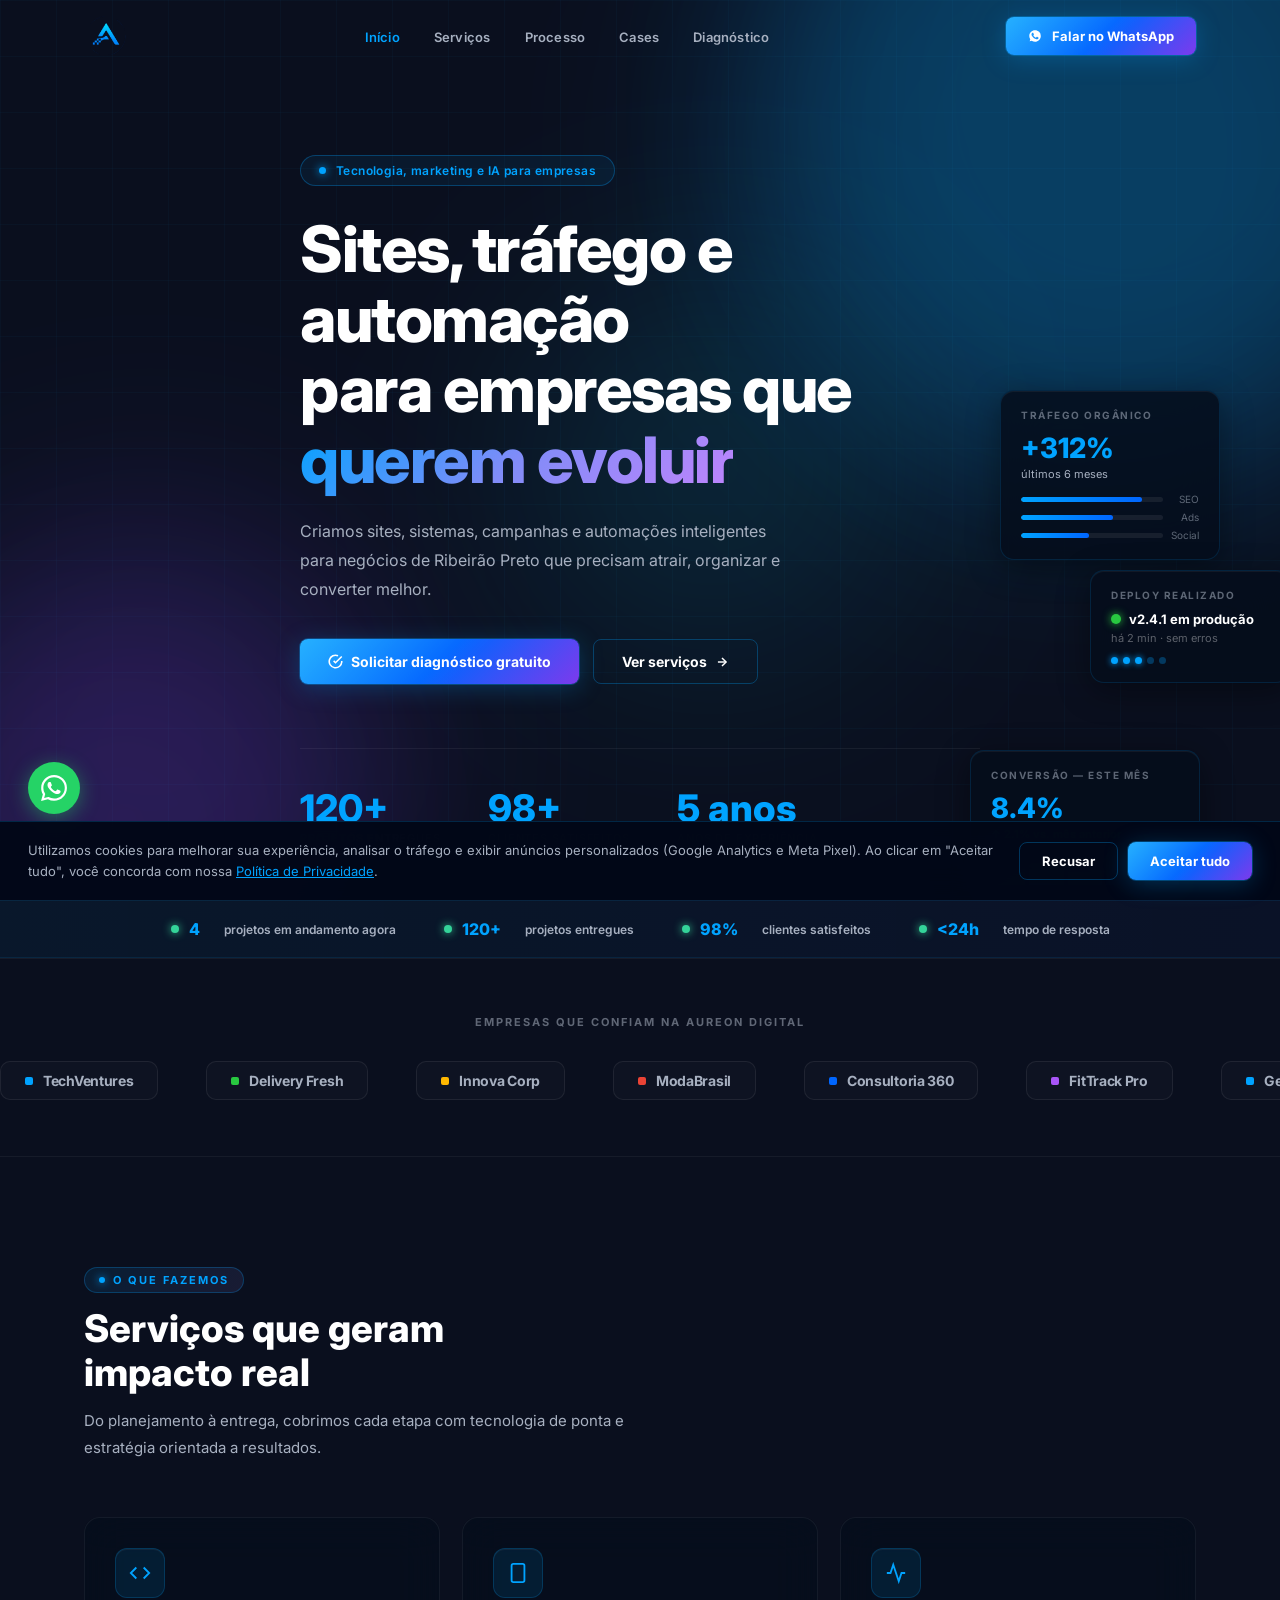
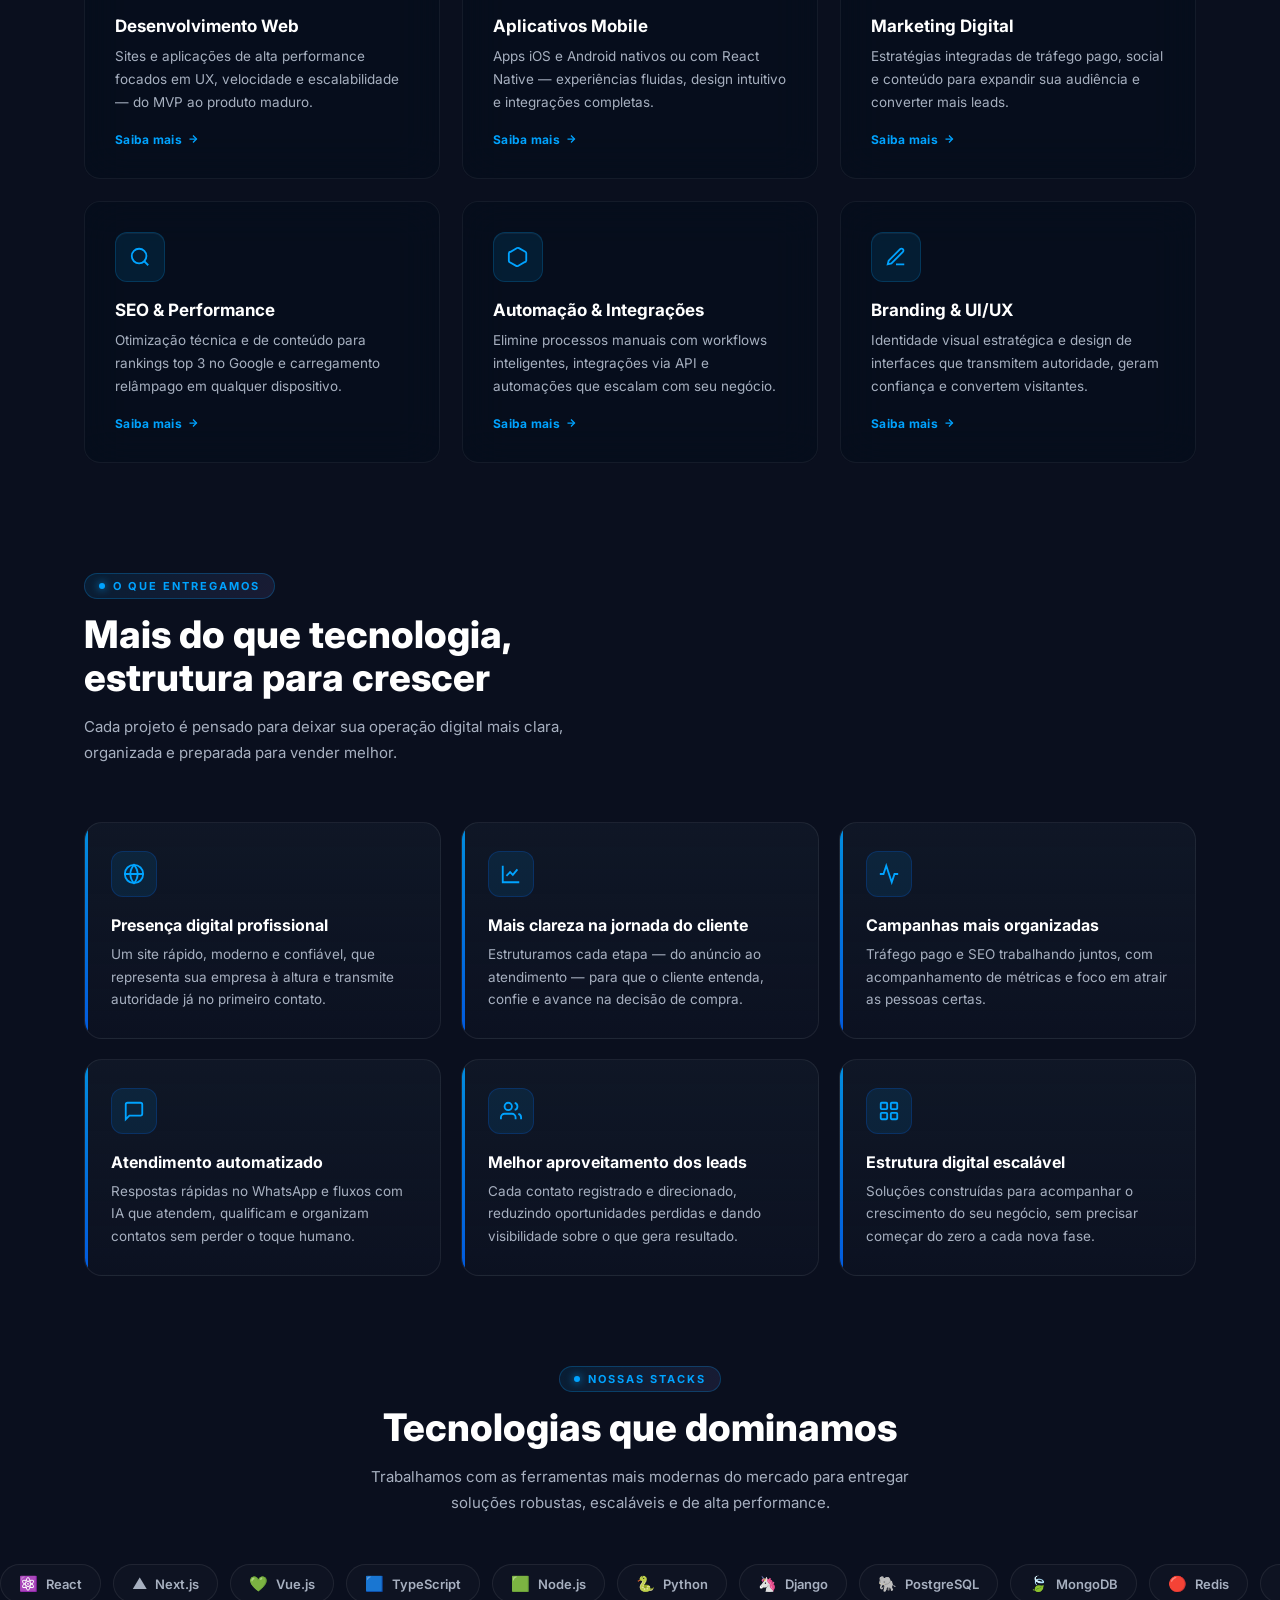
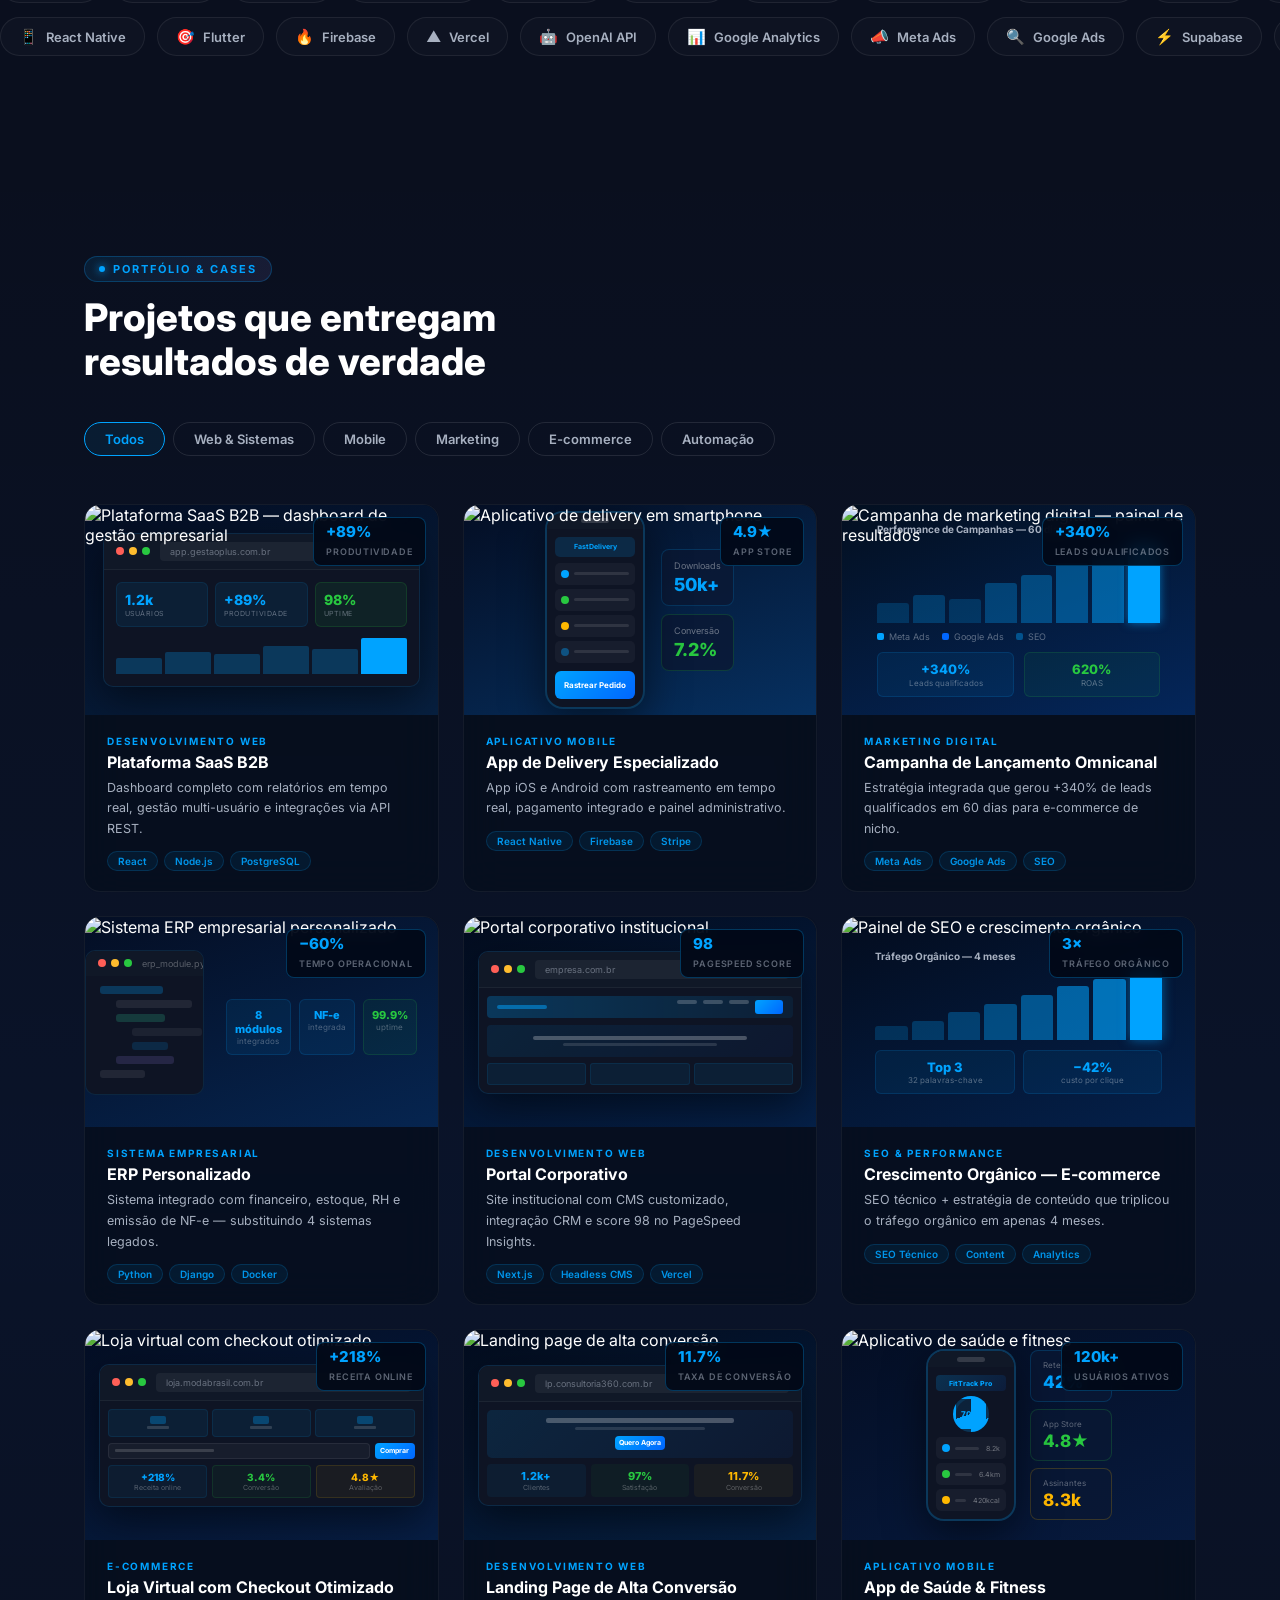
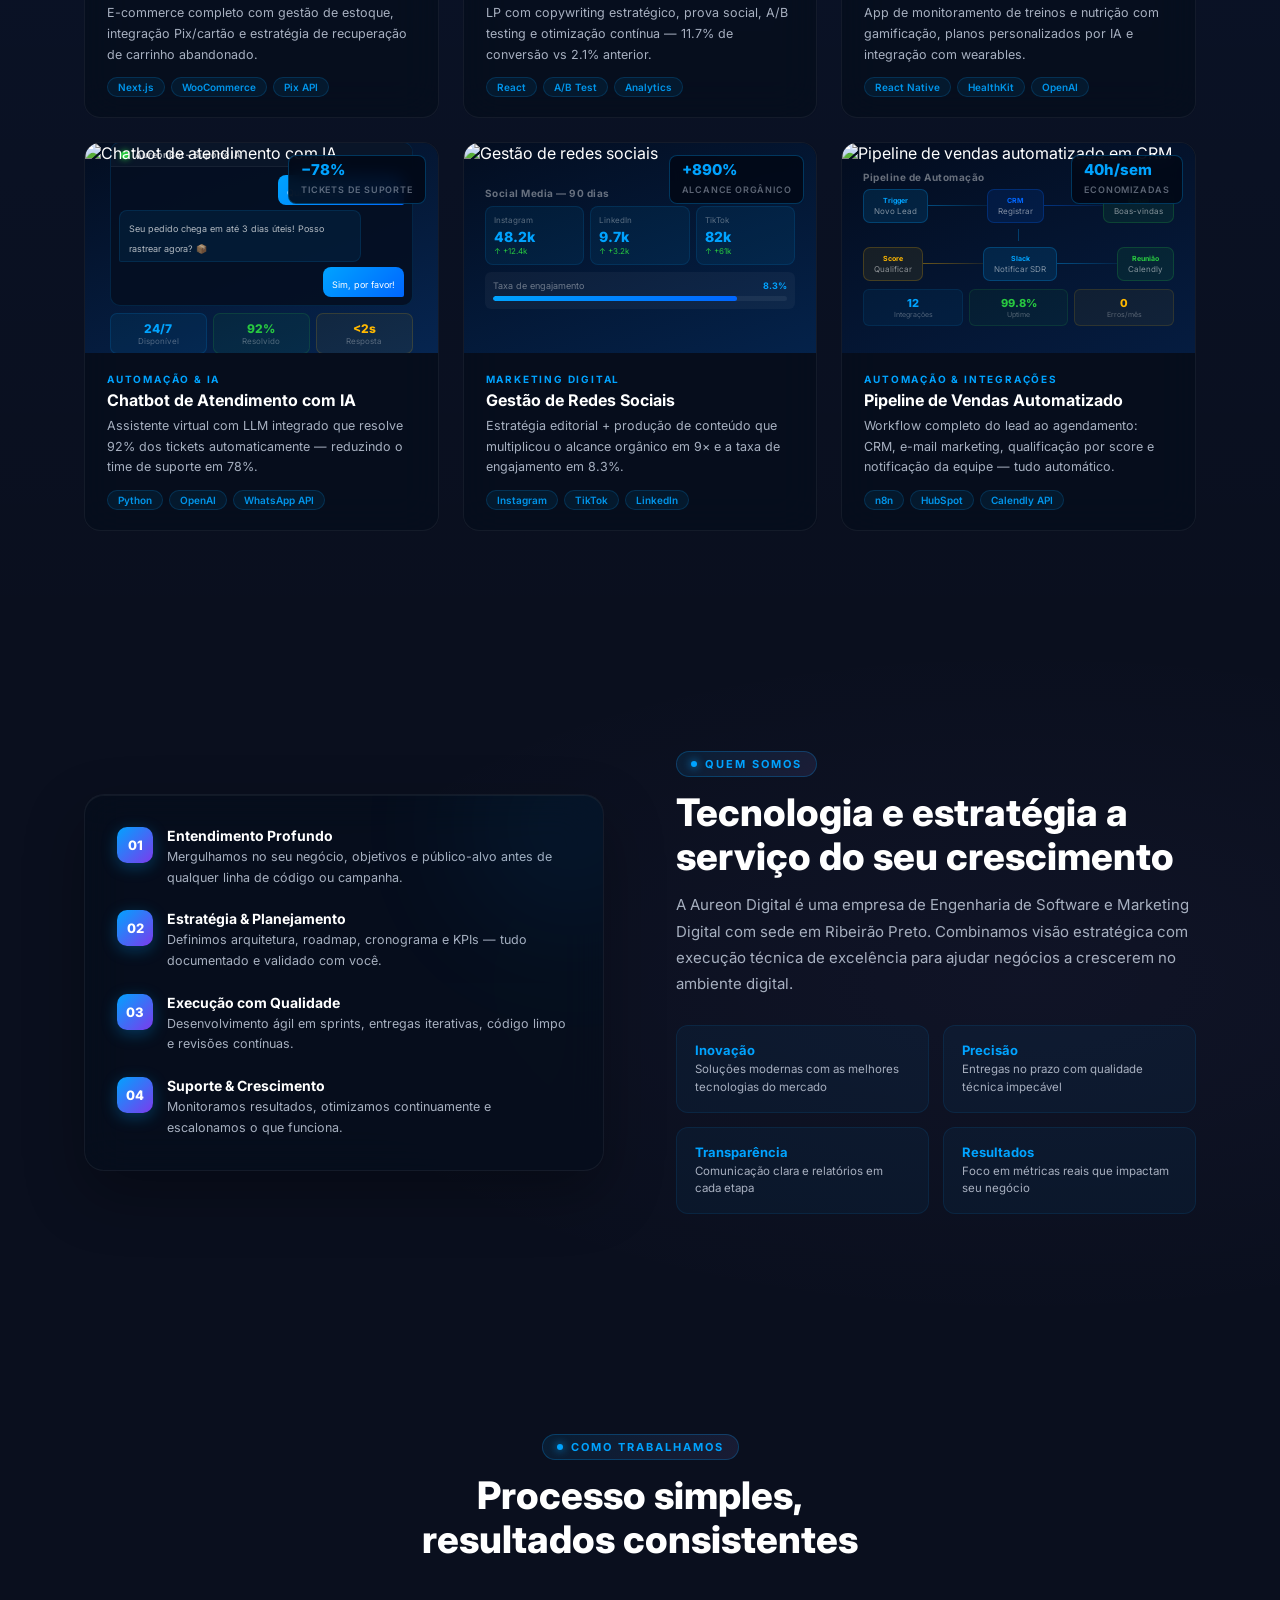
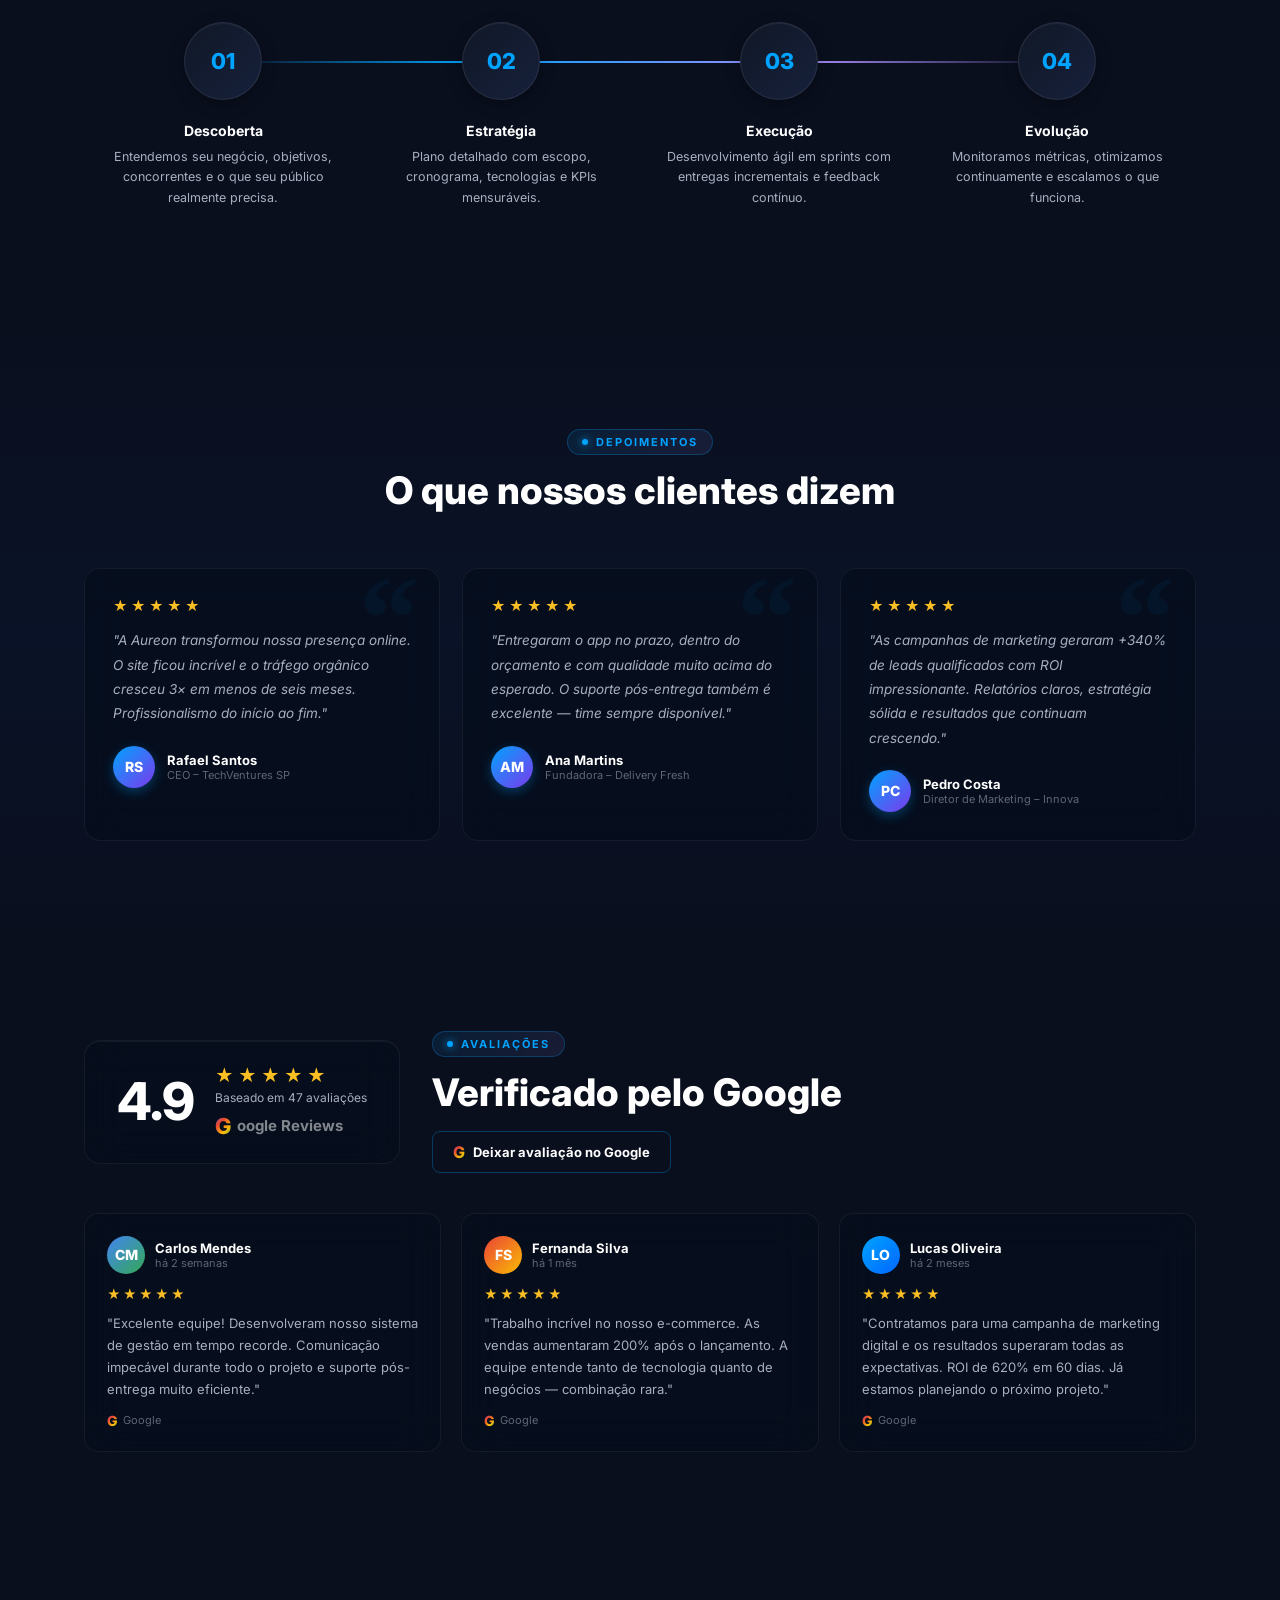
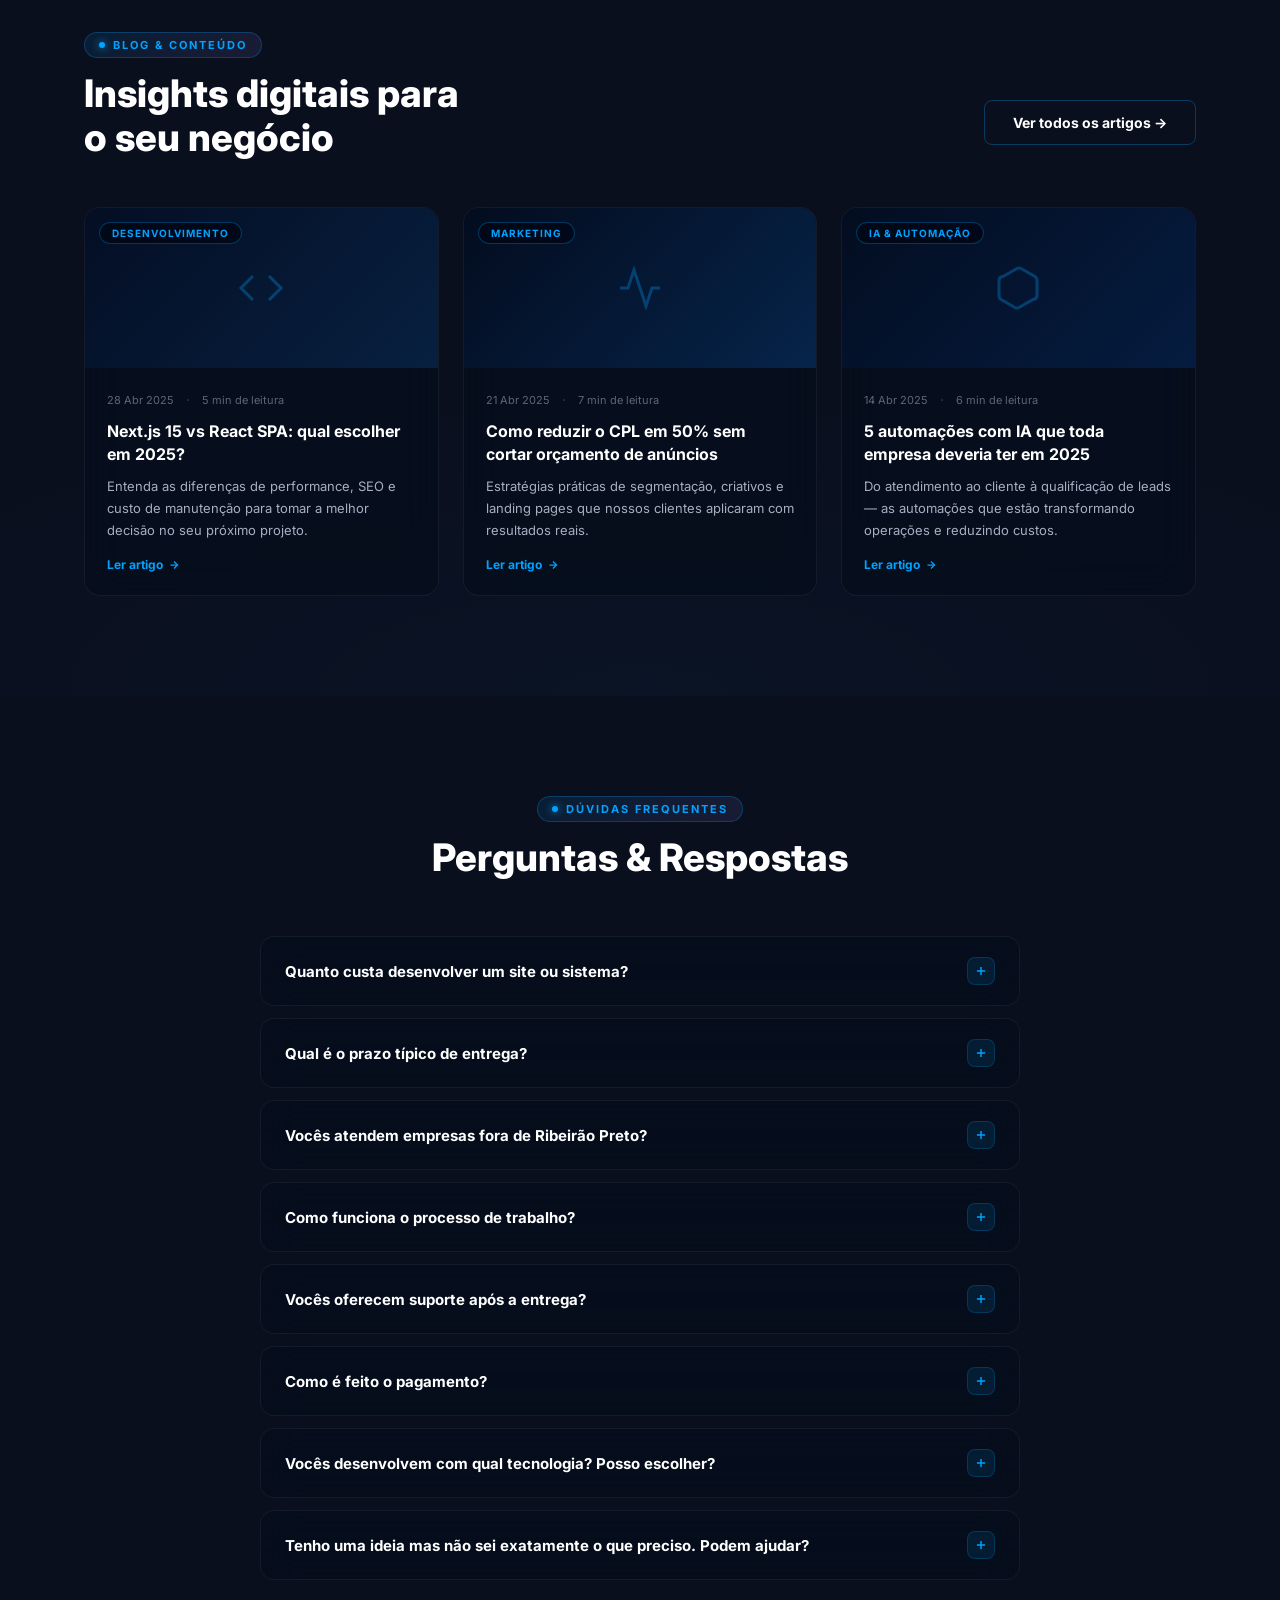
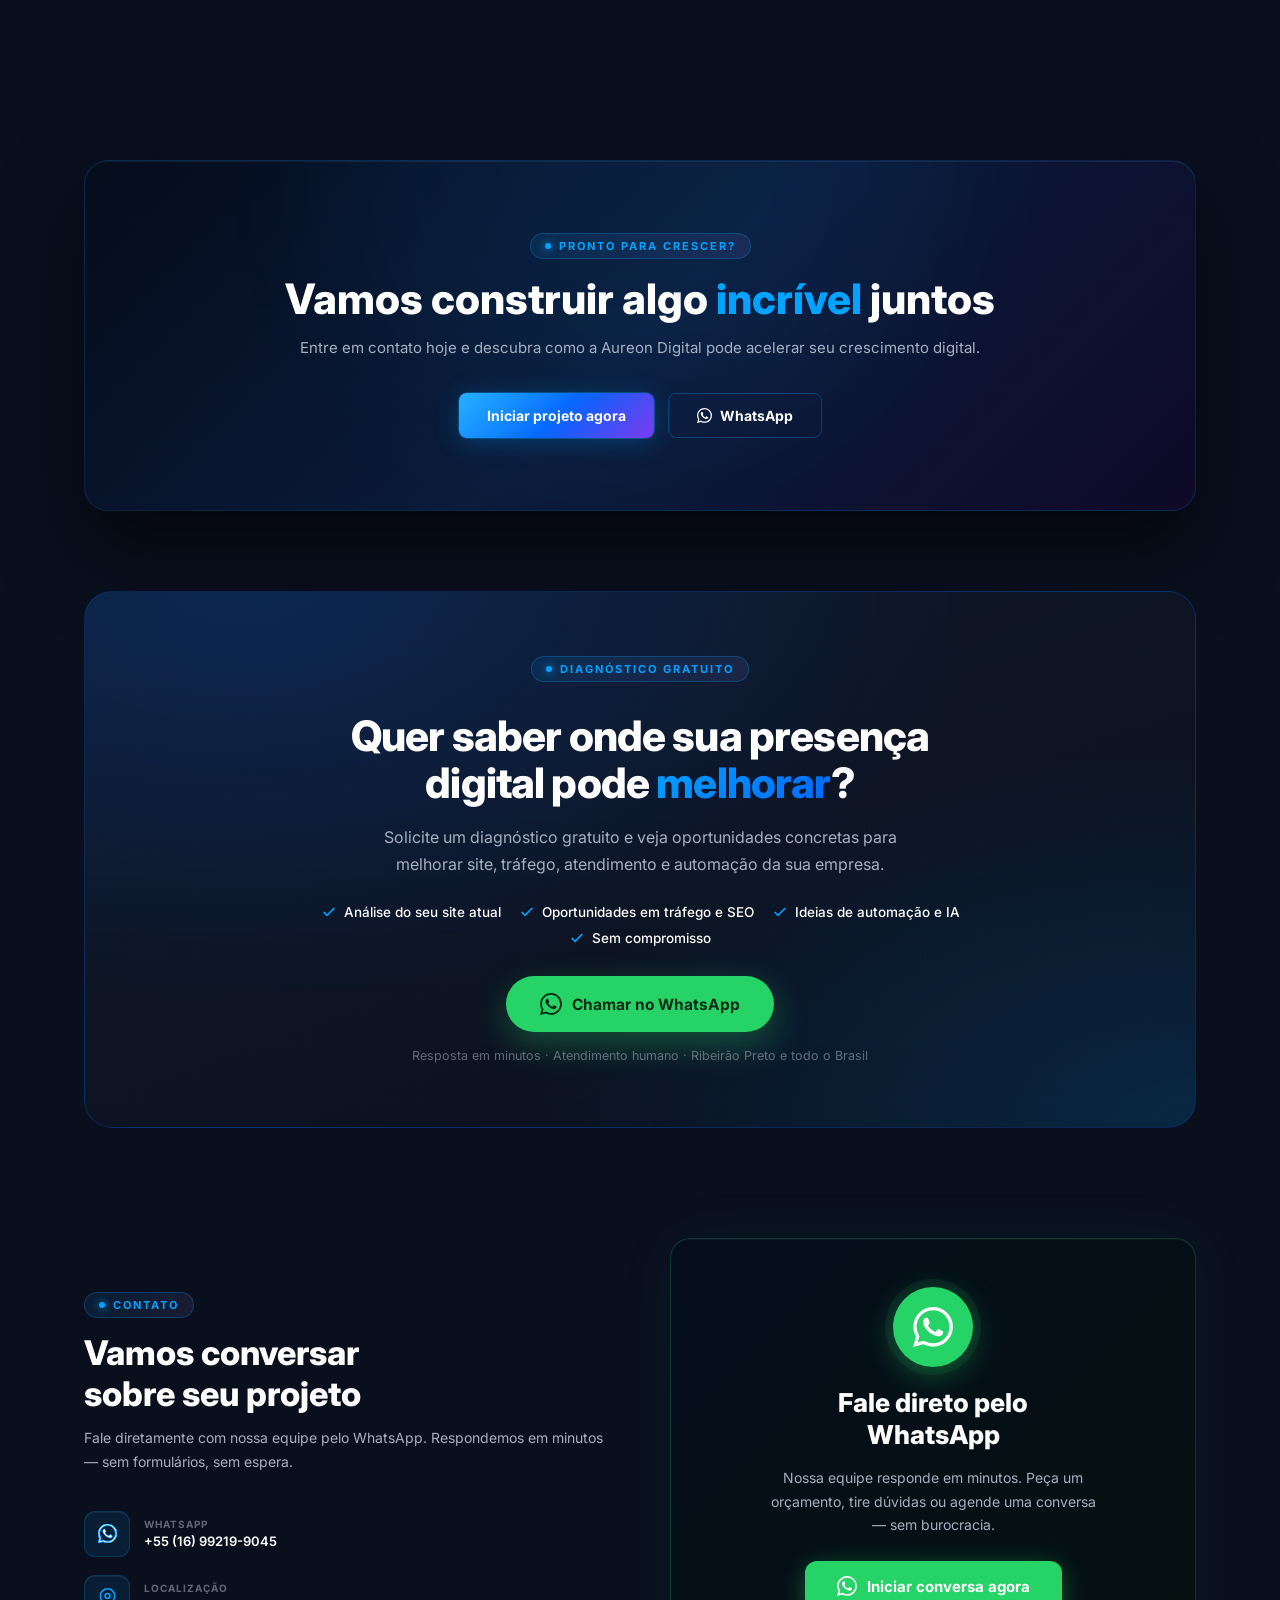
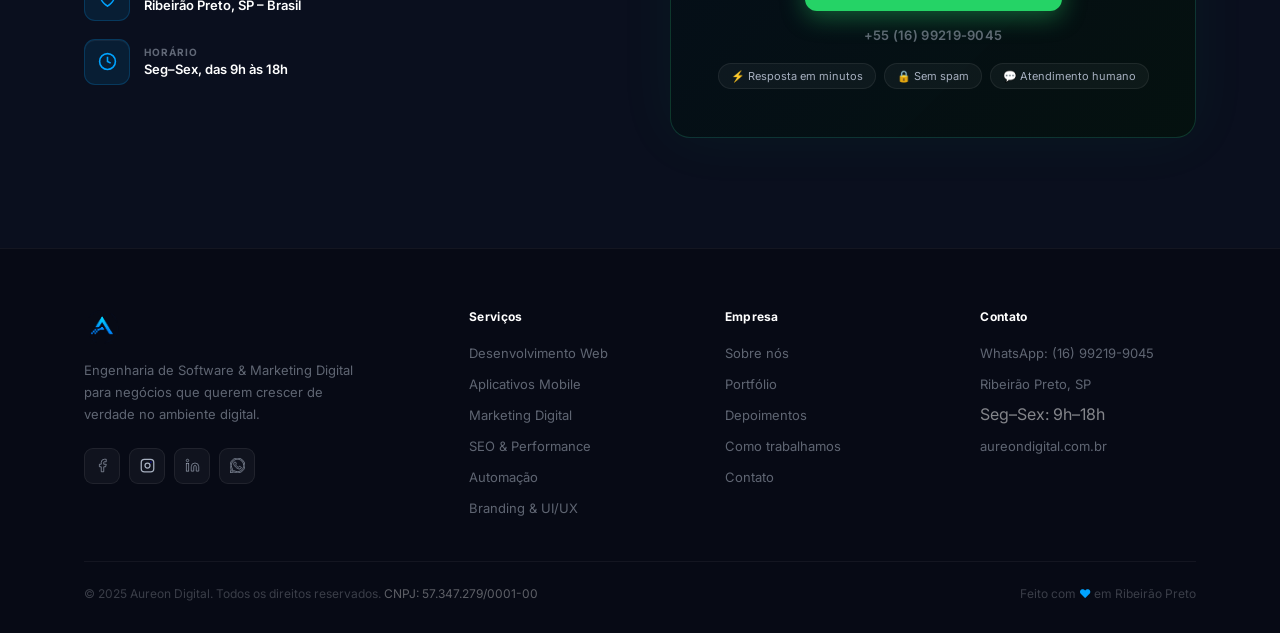
==== commit c8bd84dc: "perf+seo: otimiza logos, rastreia WhatsApp, corrige sitemap - logo-transparent.png 1304KB->8KB, logo" ====
--- a/index.html
+++ b/index.html
@@ -2681,6 +2681,18 @@
     const m = document.getElementById('privacy-modal');
     if (m) { m.classList.remove('show'); document.body.style.overflow = ''; }
   }
+
+  /* ══ Rastreamento de cliques no WhatsApp (GA4 + Meta Pixel) ══ */
+  document.addEventListener('click', function (e) {
+    var link = e.target && e.target.closest ? e.target.closest('a[href*="wa.me"], a[href*="api.whatsapp.com"]') : null;
+    if (!link) return;
+    var origem = link.id === 'wa-btn' ? 'botao_flutuante'
+      : (link.closest('#diagnostico') ? 'diagnostico'
+      : (link.closest('#contato') ? 'contato'
+      : (link.closest('#nav') ? 'menu' : 'outro')));
+    try { if (window.gtag) window.gtag('event', 'whatsapp_click', { event_category: 'lead', event_label: origem, transport_type: 'beacon' }); } catch (err) {}
+    try { if (window.fbq) window.fbq('track', 'Contact', { content_name: 'whatsapp_' + origem }); } catch (err) {}
+  }, true);
 </script>
 
 <!-- ══ COOKIE BANNER (LGPD) ══ -->
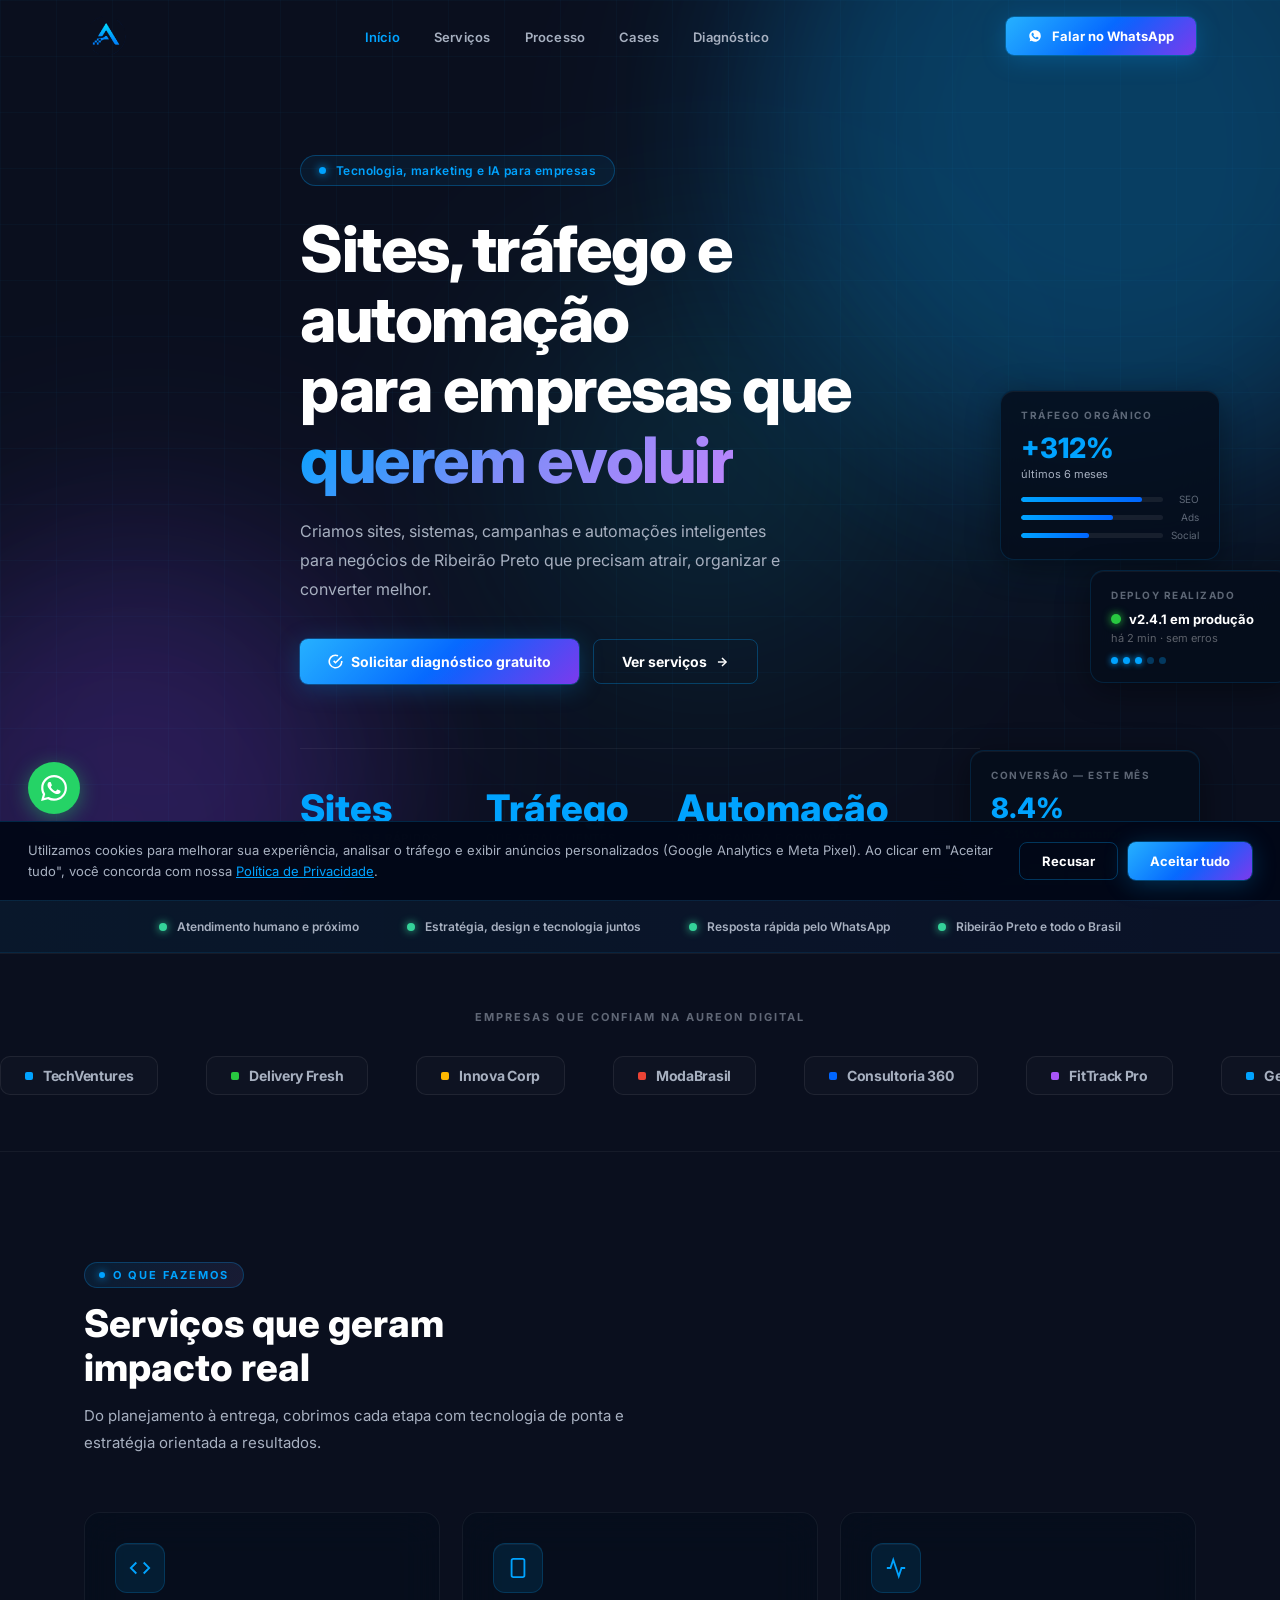
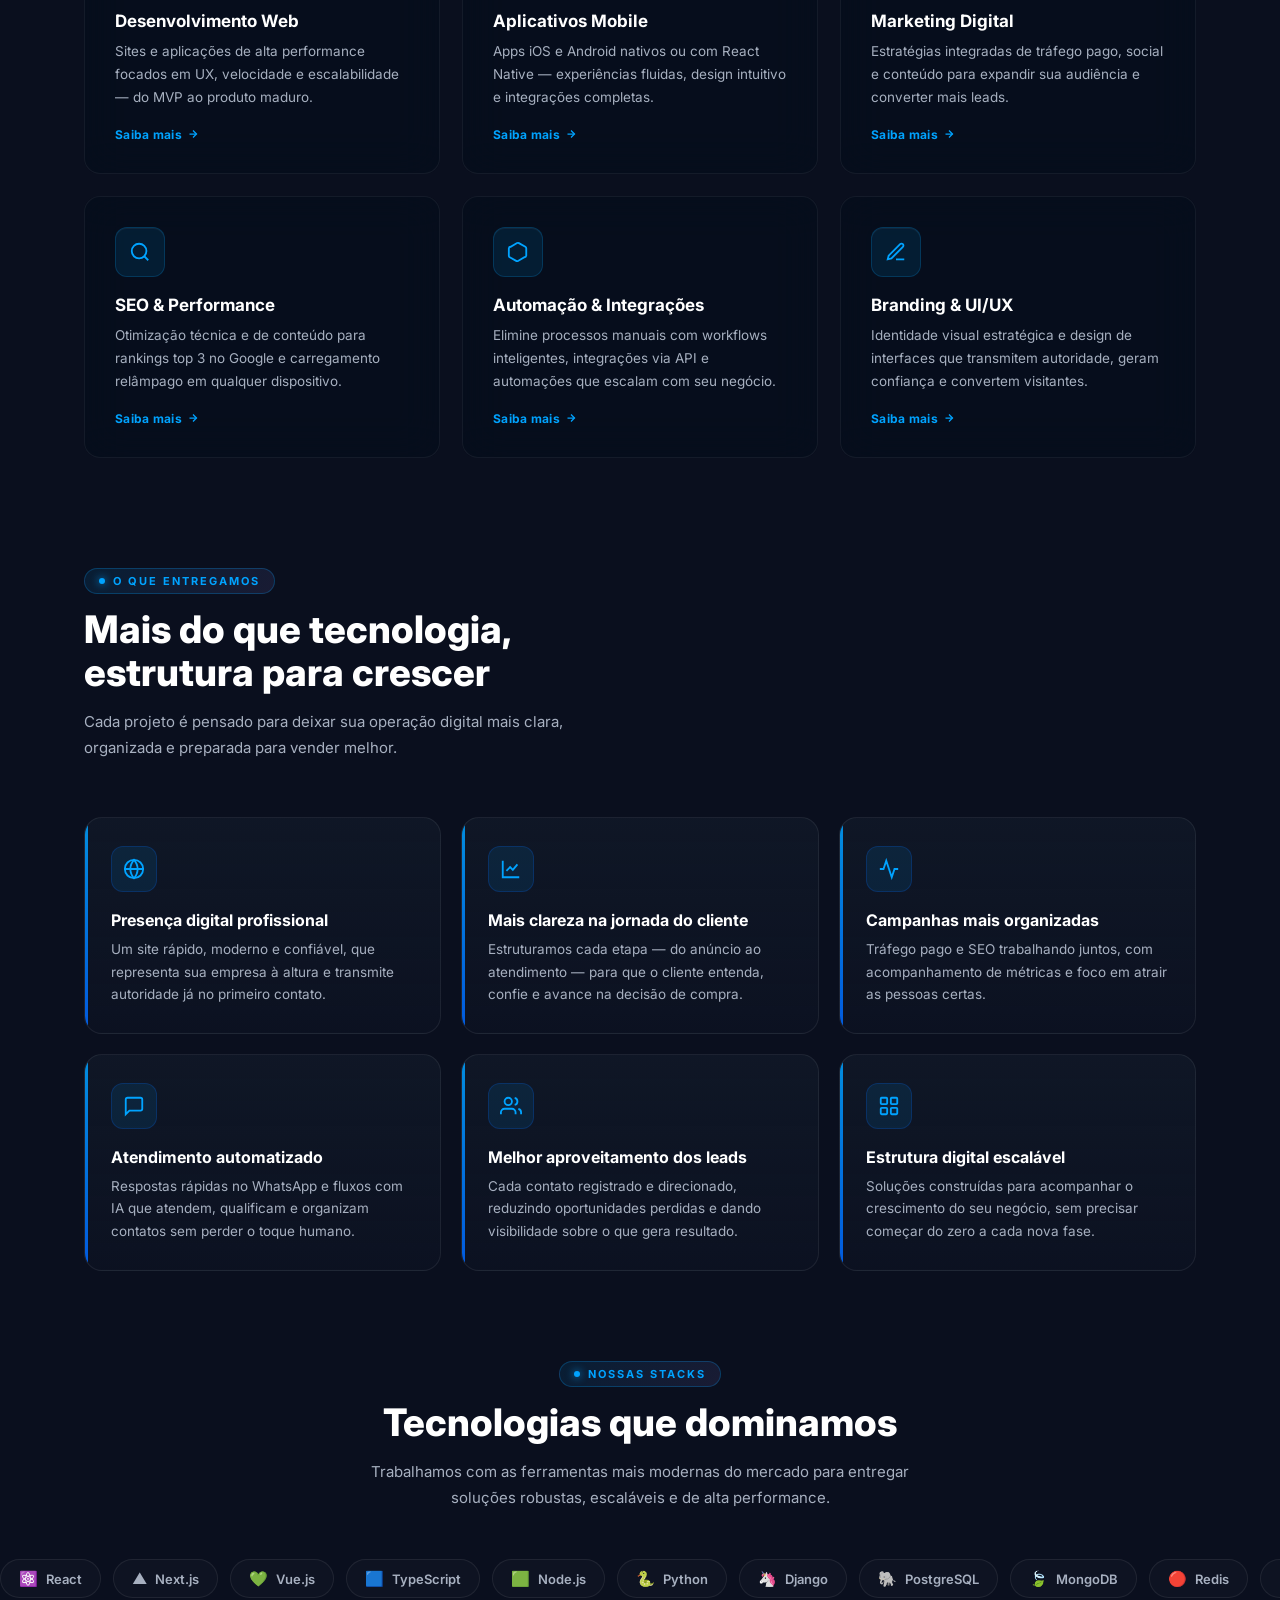
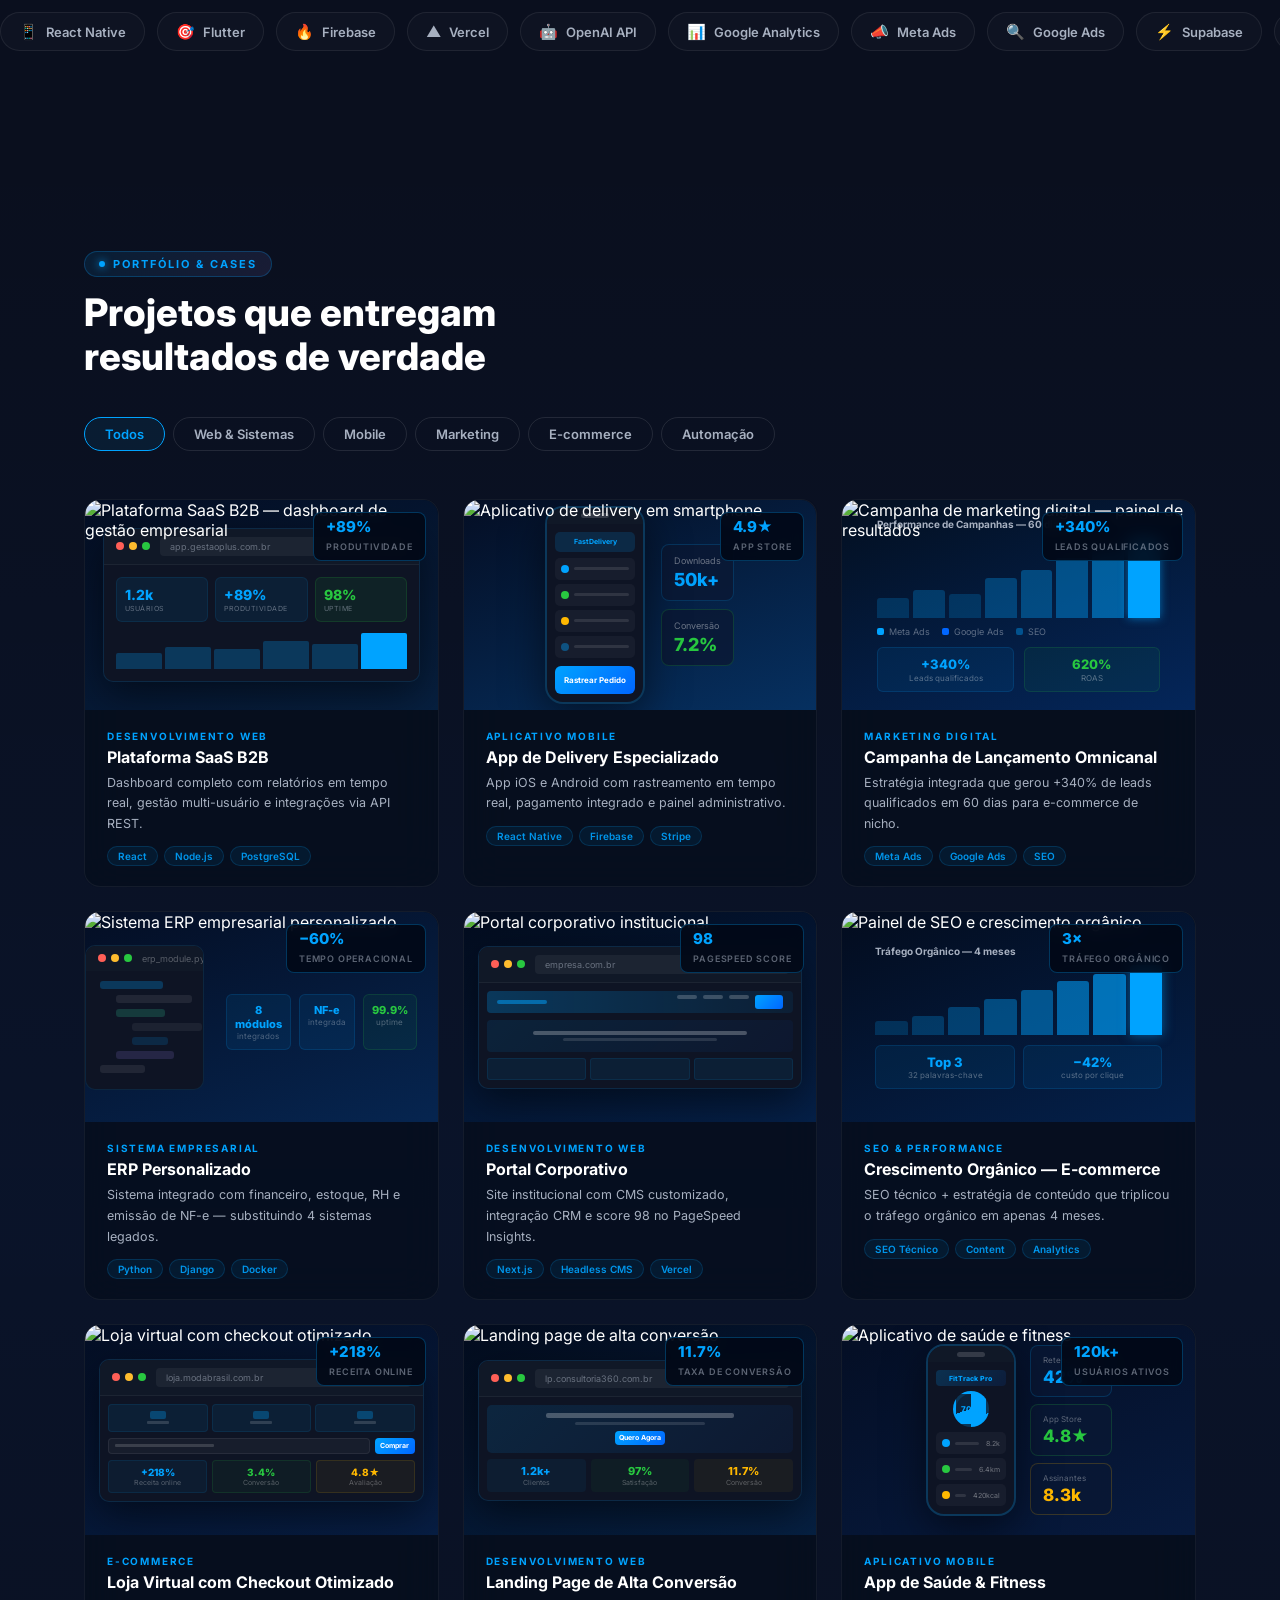
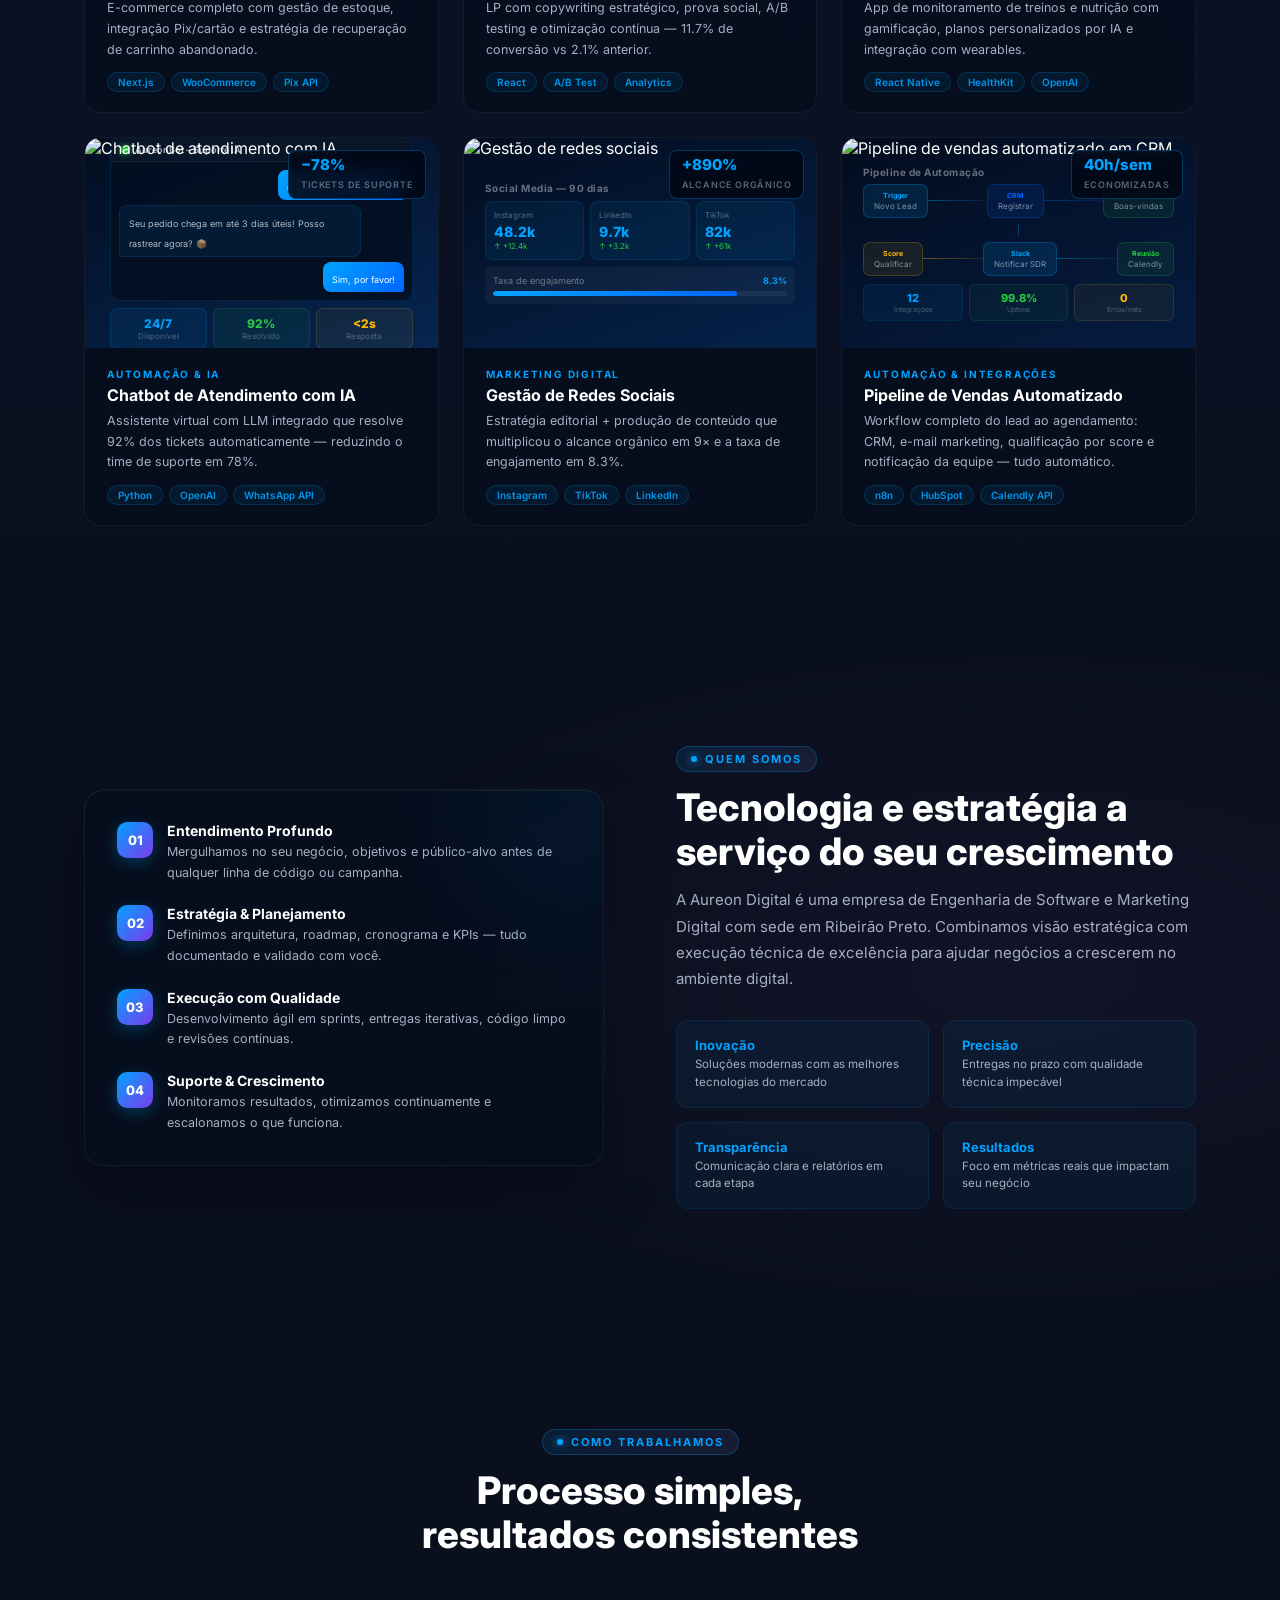
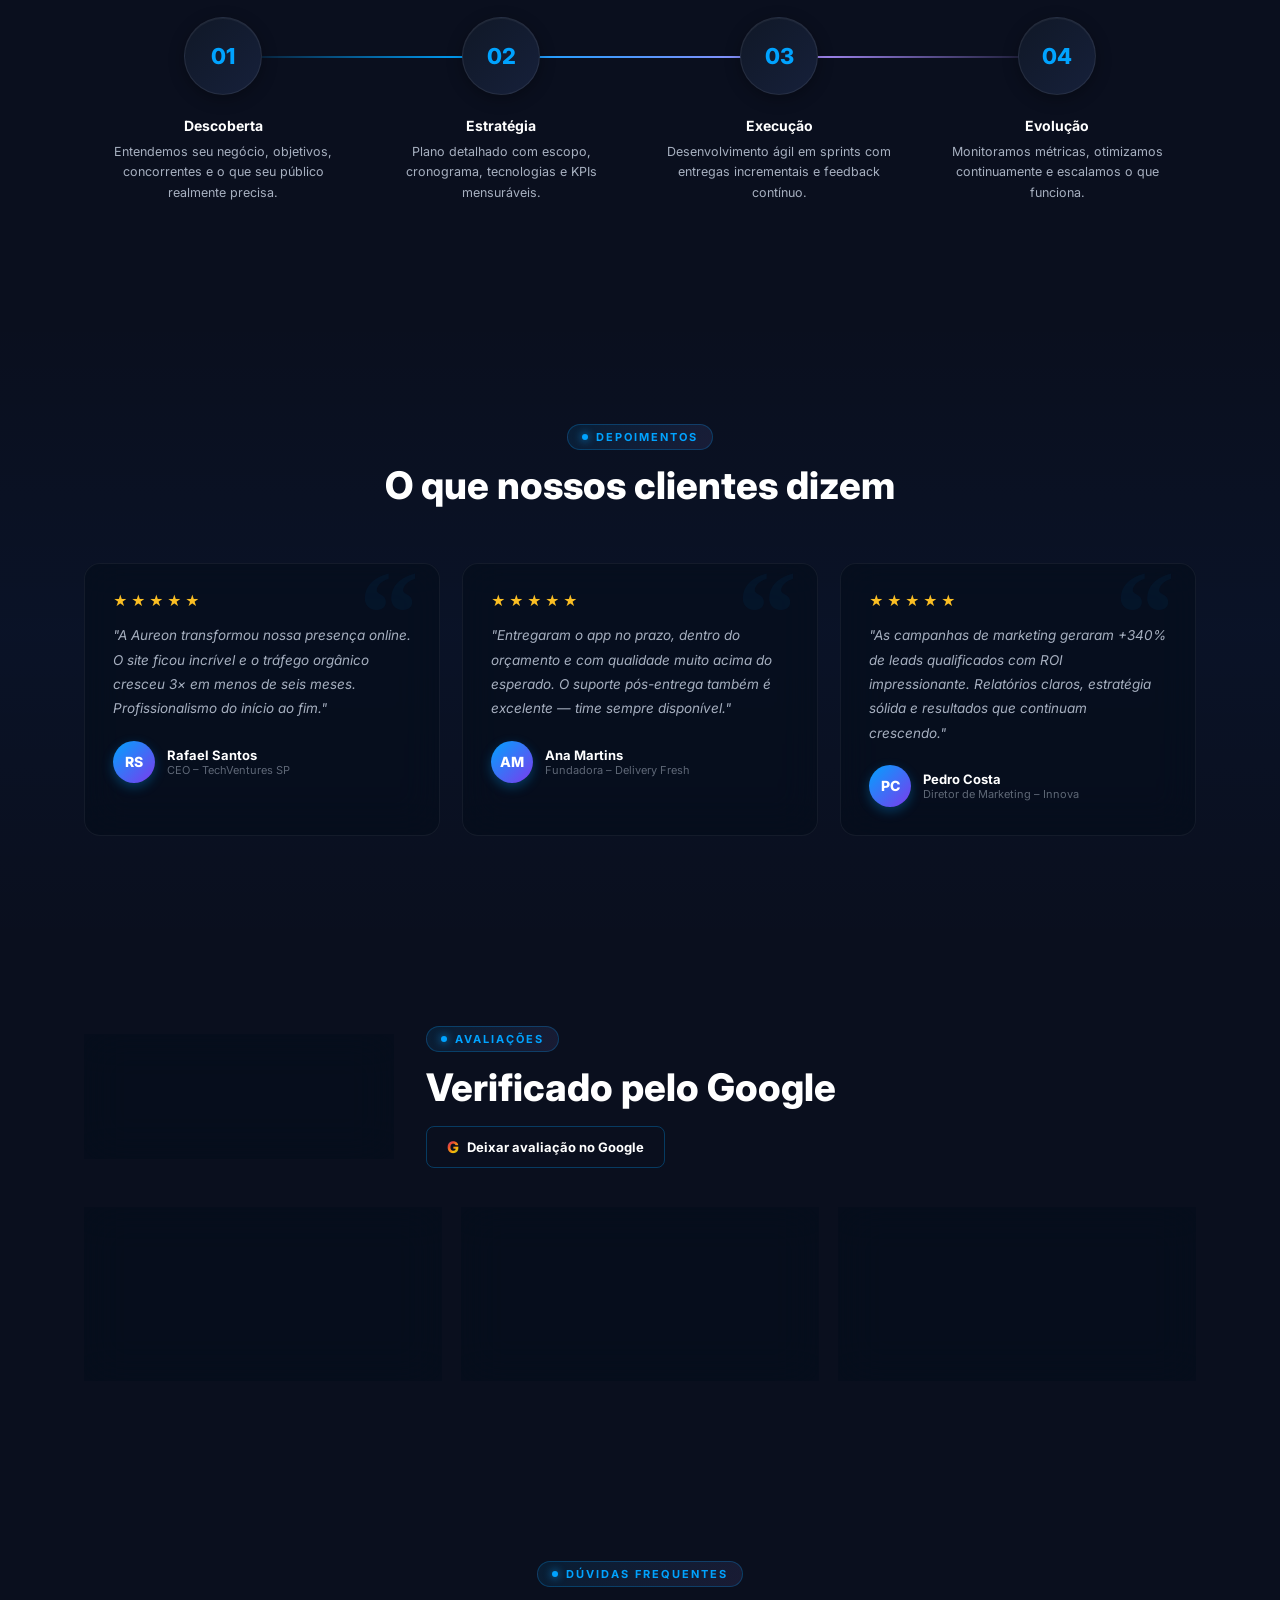
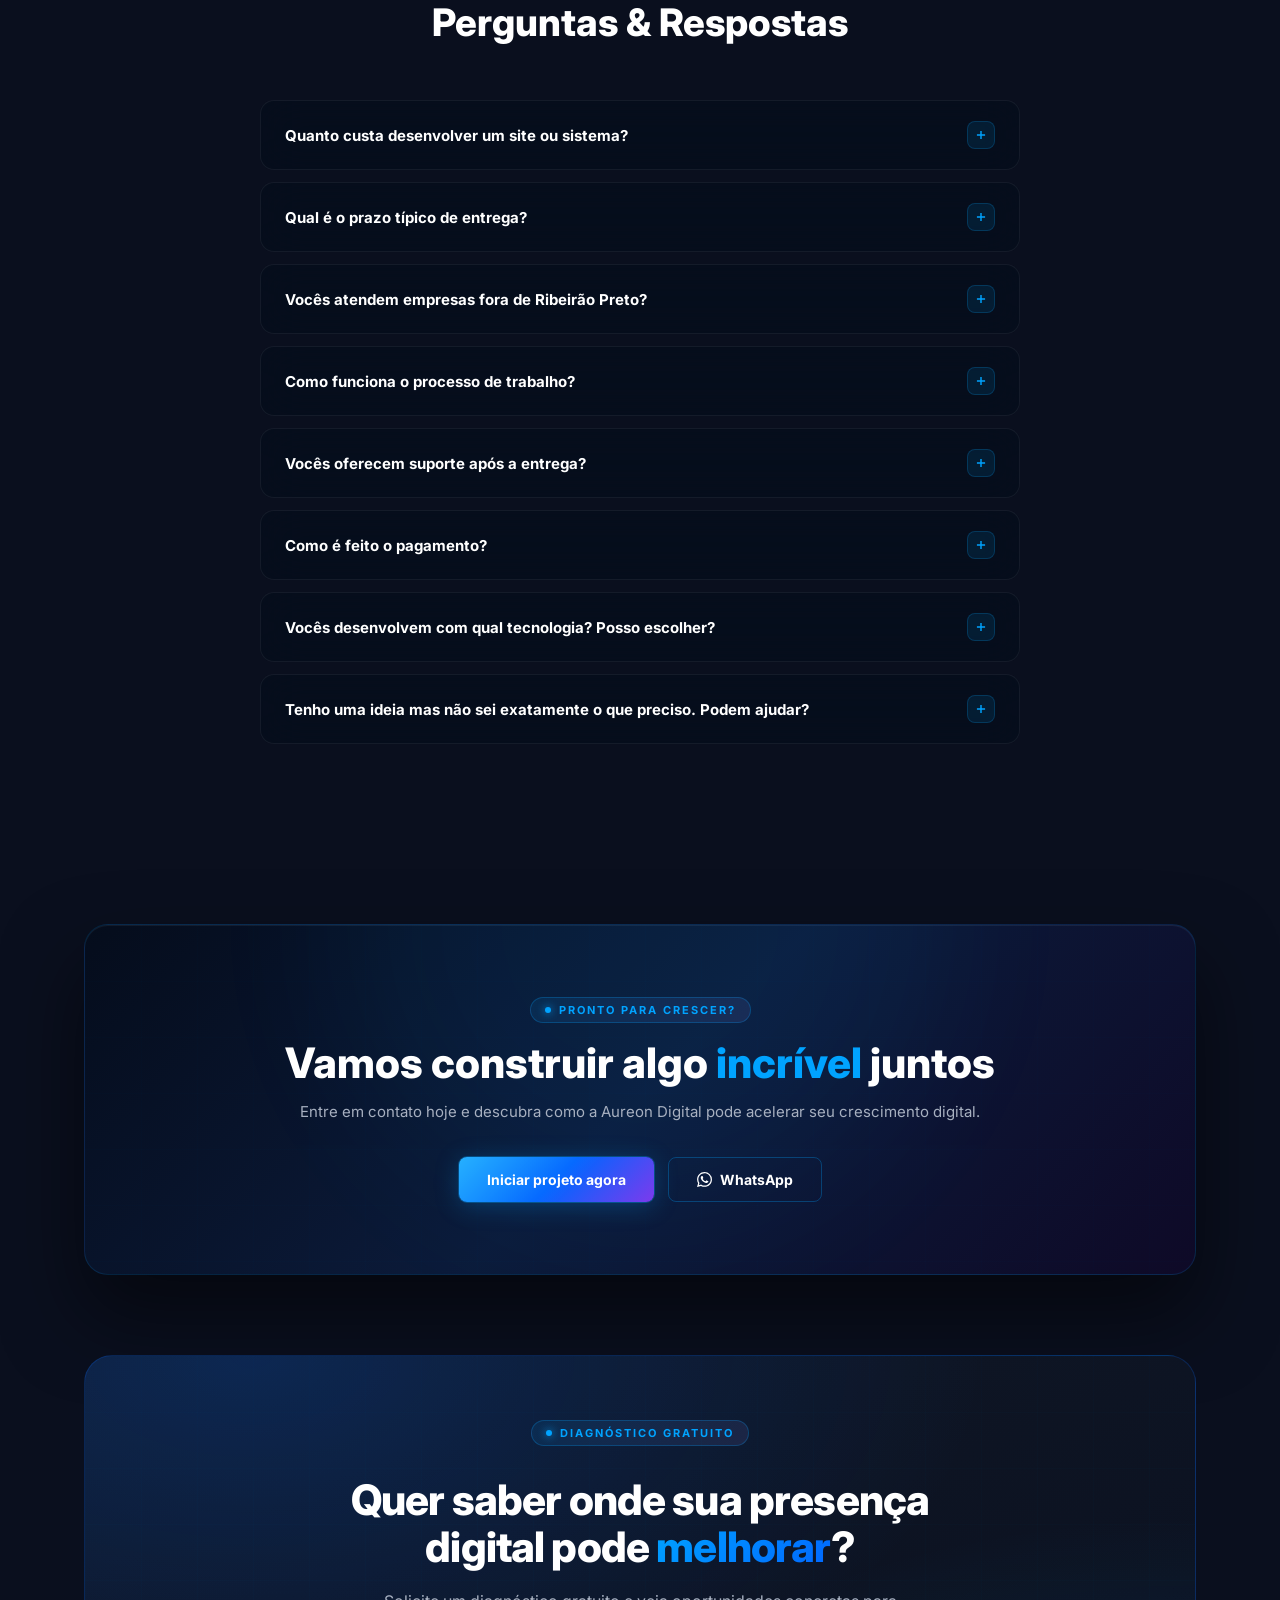
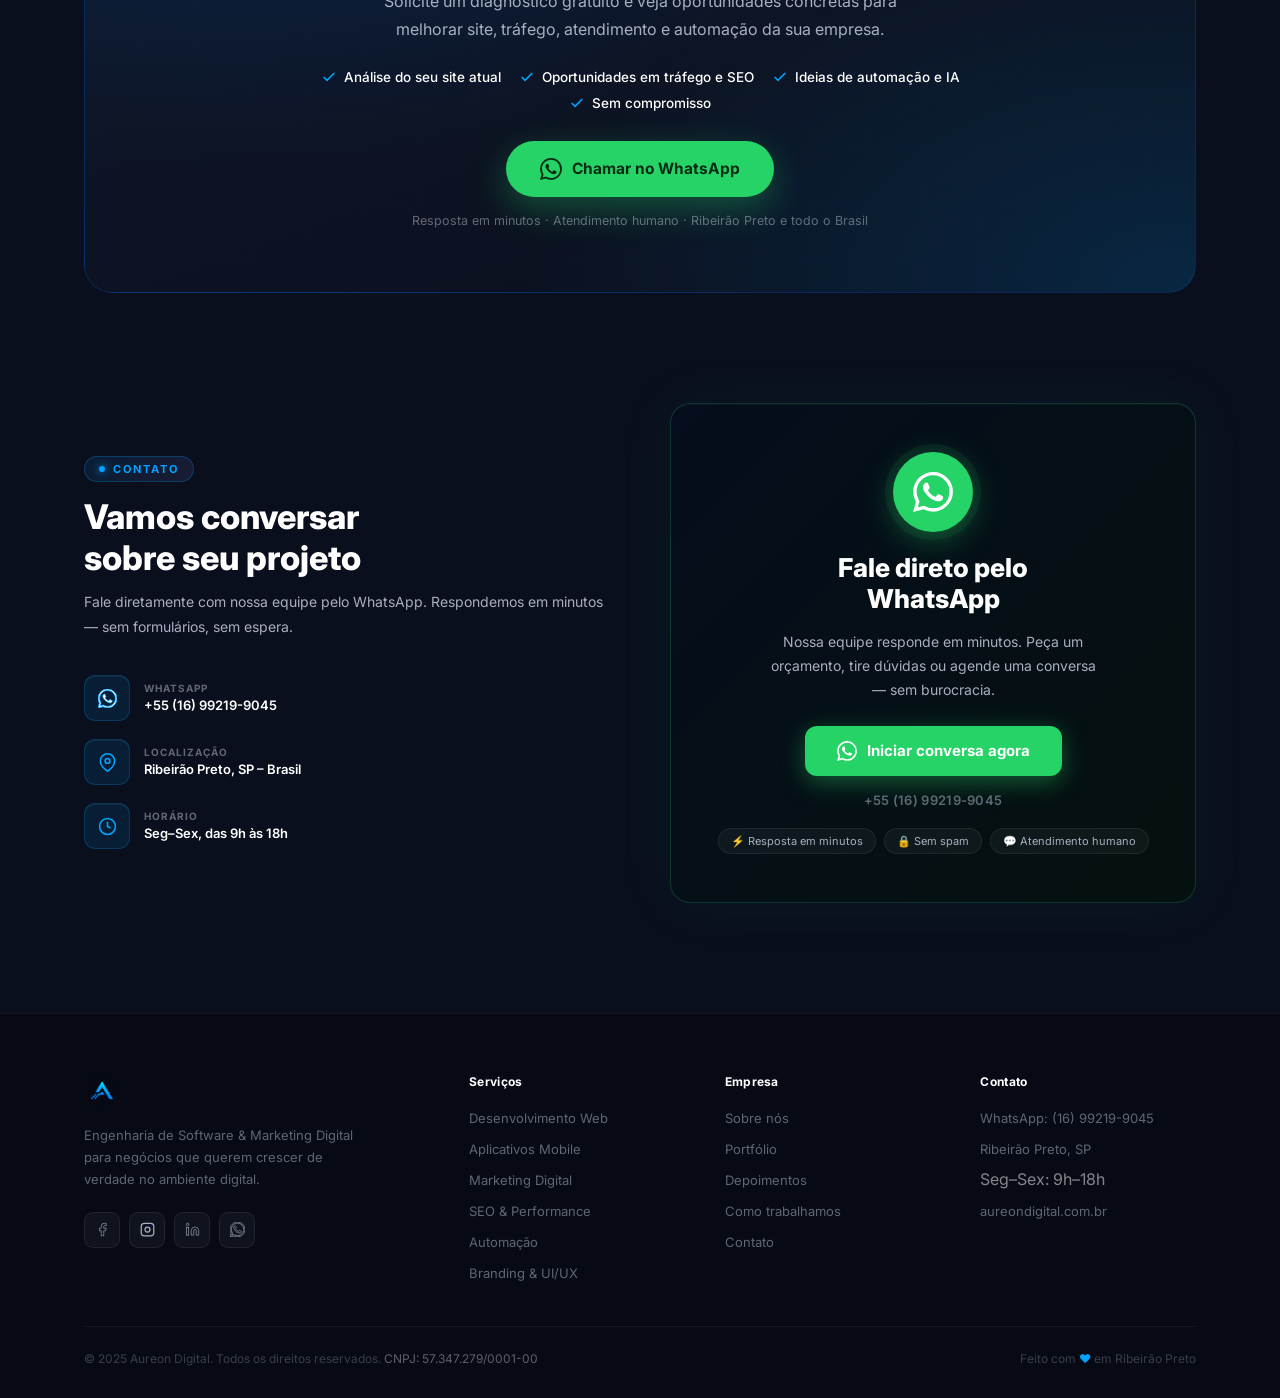
==== commit 4fe0d2f2: "conteudo: dados reais e remocao de ficticios - metricas do hero/strip suavizadas (sem numeros invent" ====
--- a/index.html
+++ b/index.html
@@ -74,8 +74,8 @@
     "hasMap": "https://maps.google.com/?cid=12185270881441647784",
     "aggregateRating": {
       "@type": "AggregateRating",
-      "ratingValue": "4.9",
-      "reviewCount": "47"
+      "ratingValue": "5.0",
+      "reviewCount": "11"
     }
   }
   </script>
@@ -1176,9 +1176,9 @@
         </a>
       </div>
       <div class="hero-stats">
-        <div><div class="stat-num" data-to="120">0</div><div class="stat-lbl">Projetos entregues</div></div>
-        <div><div class="stat-num" data-to="98">0</div><div class="stat-lbl">Clientes satisfeitos</div></div>
-        <div><div class="stat-num" data-to="5">0</div><div class="stat-lbl">Anos de experiência</div></div>
+        <div><div class="stat-num">Sites</div><div class="stat-lbl">modernos e rápidos</div></div>
+        <div><div class="stat-num">Tráfego</div><div class="stat-lbl">que atrai clientes</div></div>
+        <div><div class="stat-num">Automação</div><div class="stat-lbl">que organiza e converte</div></div>
       </div>
     </div>
   </div>
@@ -1225,10 +1225,10 @@
 <div id="live-strip">
   <div class="container">
     <div class="live-inner">
-      <div class="live-item"><div class="live-dot"></div><span class="live-val" id="lv-proj">4</span>&nbsp;<span class="live-lbl">projetos em andamento agora</span></div>
-      <div class="live-item"><div class="live-dot"></div><span class="live-val">120+</span>&nbsp;<span class="live-lbl">projetos entregues</span></div>
-      <div class="live-item"><div class="live-dot"></div><span class="live-val">98%</span>&nbsp;<span class="live-lbl">clientes satisfeitos</span></div>
-      <div class="live-item"><div class="live-dot"></div><span class="live-val">&lt;24h</span>&nbsp;<span class="live-lbl">tempo de resposta</span></div>
+      <div class="live-item"><div class="live-dot"></div><span class="live-lbl">Atendimento humano e próximo</span></div>
+      <div class="live-item"><div class="live-dot"></div><span class="live-lbl">Estratégia, design e tecnologia juntos</span></div>
+      <div class="live-item"><div class="live-dot"></div><span class="live-lbl">Resposta rápida pelo WhatsApp</span></div>
+      <div class="live-item"><div class="live-dot"></div><span class="live-lbl">Ribeirão Preto e todo o Brasil</span></div>
     </div>
   </div>
 </div>
@@ -2142,10 +2142,10 @@
   <div class="container">
     <div class="reviews-header reveal">
       <div class="grating">
-        <div class="gr-score">4.9</div>
+        <div class="gr-score">5,0</div>
         <div>
           <div class="gr-stars"><span>★</span><span>★</span><span>★</span><span>★</span><span>★</span></div>
-          <div class="gr-count">Baseado em 47 avaliações</div>
+          <div class="gr-count">Baseado em 11 avaliações</div>
           <div class="gr-logo" style="margin-top:8px"><span class="gr-g">G</span><span style="color:rgba(255,255,255,.5)">oogle Reviews</span></div>
         </div>
       </div>
@@ -2160,70 +2160,22 @@
     </div>
     <div class="reviews-grid">
       <div class="rev-card reveal">
-        <div class="rev-top"><div class="rev-avatar" style="background:linear-gradient(135deg,#4285F4,#34A853)">CM</div><div><div class="rev-name">Carlos Mendes</div><div class="rev-date">há 2 semanas</div></div></div>
+        <div class="rev-top"><div class="rev-avatar" style="background:linear-gradient(135deg,#4285F4,#34A853)">AV</div><div><div class="rev-name">Aiko Vy</div><div class="rev-date">há uma semana</div></div></div>
         <div class="rev-stars"><span>★</span><span>★</span><span>★</span><span>★</span><span>★</span></div>
-        <p class="rev-txt">"Excelente equipe! Desenvolveram nosso sistema de gestão em tempo recorde. Comunicação impecável durante todo o projeto e suporte pós-entrega muito eficiente."</p>
+        <p class="rev-txt">"Incrível."</p>
         <div class="rev-source"><span class="gr-g" style="font-size:14px">G</span>Google</div>
       </div>
       <div class="rev-card reveal">
-        <div class="rev-top"><div class="rev-avatar" style="background:linear-gradient(135deg,#EA4335,#FBBC05)">FS</div><div><div class="rev-name">Fernanda Silva</div><div class="rev-date">há 1 mês</div></div></div>
+        <div class="rev-top"><div class="rev-avatar" style="background:linear-gradient(135deg,#EA4335,#FBBC05)">CA</div><div><div class="rev-name">Caetano Ameduri</div><div class="rev-date">há uma semana</div></div></div>
         <div class="rev-stars"><span>★</span><span>★</span><span>★</span><span>★</span><span>★</span></div>
-        <p class="rev-txt">"Trabalho incrível no nosso e-commerce. As vendas aumentaram 200% após o lançamento. A equipe entende tanto de tecnologia quanto de negócios — combinação rara."</p>
+        <p class="rev-txt">"Muito bom!"</p>
         <div class="rev-source"><span class="gr-g" style="font-size:14px">G</span>Google</div>
       </div>
       <div class="rev-card reveal">
-        <div class="rev-top"><div class="rev-avatar" style="background:linear-gradient(135deg,#00A3FF,#0066FF)">LO</div><div><div class="rev-name">Lucas Oliveira</div><div class="rev-date">há 2 meses</div></div></div>
+        <div class="rev-top"><div class="rev-avatar" style="background:linear-gradient(135deg,#00A3FF,#0066FF)">CM</div><div><div class="rev-name">Caio Mello</div><div class="rev-date">há uma semana</div></div></div>
         <div class="rev-stars"><span>★</span><span>★</span><span>★</span><span>★</span><span>★</span></div>
-        <p class="rev-txt">"Contratamos para uma campanha de marketing digital e os resultados superaram todas as expectativas. ROI de 620% em 60 dias. Já estamos planejando o próximo projeto."</p>
+        <p class="rev-txt">"Ótimo atendimento."</p>
         <div class="rev-source"><span class="gr-g" style="font-size:14px">G</span>Google</div>
-      </div>
-    </div>
-  </div>
-</section>
-
-<!-- ══ BLOG ══════════════════════════════════ -->
-<section id="blog">
-  <div class="container">
-    <div style="display:flex;align-items:flex-end;justify-content:space-between;flex-wrap:wrap;gap:20px;margin-bottom:0" class="reveal">
-      <div><span class="eyebrow">Blog & Conteúdo</span><h2 class="sec-title" style="margin-bottom:0">Insights digitais para<br/>o seu negócio</h2></div>
-      <a href="https://wa.me/5516992199045?text=Ol%C3%A1!%20Gostaria%20de%20receber%20mais%20conte%C3%BAdo%20e%20insights%20da%20Aureon%20Digital." target="_blank" rel="noopener" class="btn btn-ghost" style="margin-bottom:14px">Ver todos os artigos →</a>
-    </div>
-    <div class="blog-grid">
-      <div class="blog-card reveal">
-        <div class="blog-thumb" style="background:linear-gradient(135deg,#040e24,#072040)">
-          <div class="blog-cat-badge">Desenvolvimento</div>
-          <svg width="48" height="48" viewBox="0 0 24 24" fill="none" stroke="rgba(0,163,255,.3)" stroke-width="1.5"><polyline points="16 18 22 12 16 6"/><polyline points="8 6 2 12 8 18"/></svg>
-        </div>
-        <div class="blog-body">
-          <div class="blog-meta"><span class="blog-date">28 Abr 2025</span><span style="color:rgba(255,255,255,.15)">·</span><span class="blog-read">5 min de leitura</span></div>
-          <div class="blog-title">Next.js 15 vs React SPA: qual escolher em 2025?</div>
-          <p class="blog-excerpt">Entenda as diferenças de performance, SEO e custo de manutenção para tomar a melhor decisão no seu próximo projeto.</p>
-          <a href="https://wa.me/5516992199045?text=Ol%C3%A1!%20Vi%20o%20artigo%20sobre%20Next.js%2015%20vs%20React%20SPA%20no%20site%20e%20gostaria%20de%20conversar%20mais%20sobre%20o%20tema." target="_blank" rel="noopener" class="blog-link">Ler artigo <svg width="12" height="12" viewBox="0 0 24 24" fill="none" stroke="currentColor" stroke-width="2.5"><line x1="5" y1="12" x2="19" y2="12"/><polyline points="12 5 19 12 12 19"/></svg></a>
-        </div>
-      </div>
-      <div class="blog-card reveal">
-        <div class="blog-thumb" style="background:linear-gradient(135deg,#030c1e,#06244a)">
-          <div class="blog-cat-badge">Marketing</div>
-          <svg width="48" height="48" viewBox="0 0 24 24" fill="none" stroke="rgba(0,163,255,.3)" stroke-width="1.5"><path d="M22 12h-4l-3 9L9 3l-3 9H2"/></svg>
-        </div>
-        <div class="blog-body">
-          <div class="blog-meta"><span class="blog-date">21 Abr 2025</span><span style="color:rgba(255,255,255,.15)">·</span><span class="blog-read">7 min de leitura</span></div>
-          <div class="blog-title">Como reduzir o CPL em 50% sem cortar orçamento de anúncios</div>
-          <p class="blog-excerpt">Estratégias práticas de segmentação, criativos e landing pages que nossos clientes aplicaram com resultados reais.</p>
-          <a href="https://wa.me/5516992199045?text=Ol%C3%A1!%20Vi%20o%20artigo%20sobre%20CPL%20no%20site%20e%20gostaria%20de%20saber%20mais%20sobre%20estrat%C3%A9gias%20de%20marketing%20digital." target="_blank" rel="noopener" class="blog-link">Ler artigo <svg width="12" height="12" viewBox="0 0 24 24" fill="none" stroke="currentColor" stroke-width="2.5"><line x1="5" y1="12" x2="19" y2="12"/><polyline points="12 5 19 12 12 19"/></svg></a>
-        </div>
-      </div>
-      <div class="blog-card reveal">
-        <div class="blog-thumb" style="background:linear-gradient(135deg,#030d20,#051c40)">
-          <div class="blog-cat-badge">IA & Automação</div>
-          <svg width="48" height="48" viewBox="0 0 24 24" fill="none" stroke="rgba(0,163,255,.3)" stroke-width="1.5"><path d="M21 16V8a2 2 0 00-1-1.73l-7-4a2 2 0 00-2 0l-7 4A2 2 0 002 8v8a2 2 0 001 1.73l7 4a2 2 0 002 0l7-4A2 2 0 0021 16z"/></svg>
-        </div>
-        <div class="blog-body">
-          <div class="blog-meta"><span class="blog-date">14 Abr 2025</span><span style="color:rgba(255,255,255,.15)">·</span><span class="blog-read">6 min de leitura</span></div>
-          <div class="blog-title">5 automações com IA que toda empresa deveria ter em 2025</div>
-          <p class="blog-excerpt">Do atendimento ao cliente à qualificação de leads — as automações que estão transformando operações e reduzindo custos.</p>
-          <a href="https://wa.me/5516992199045?text=Ol%C3%A1!%20Vi%20o%20artigo%20sobre%20automa%C3%A7%C3%B5es%20com%20IA%20no%20site%20e%20gostaria%20de%20entender%20como%20isso%20pode%20ajudar%20minha%20empresa." target="_blank" rel="noopener" class="blog-link">Ler artigo <svg width="12" height="12" viewBox="0 0 24 24" fill="none" stroke="currentColor" stroke-width="2.5"><line x1="5" y1="12" x2="19" y2="12"/><polyline points="12 5 19 12 12 19"/></svg></a>
-        </div>
       </div>
     </div>
   </div>
@@ -2640,15 +2592,6 @@
     document.body.style.overflow = '';
   }
 
-  /* ── LIVE COUNTER (simula projetos em andamento) ── */
-  const lvProj = document.getElementById('lv-proj');
-  const projNums = [3, 4, 5, 4, 3, 4, 5, 4];
-  let lvIdx = 0;
-  setInterval(() => {
-    lvIdx = (lvIdx + 1) % projNums.length;
-    lvProj.textContent = projNums[lvIdx];
-  }, 7000);
-
   /* ── ESC fecha modais ── */
   document.addEventListener('keydown', e => {
     if (e.key === 'Escape') { closeCase(); closeVid(); closePrivacy(); }
